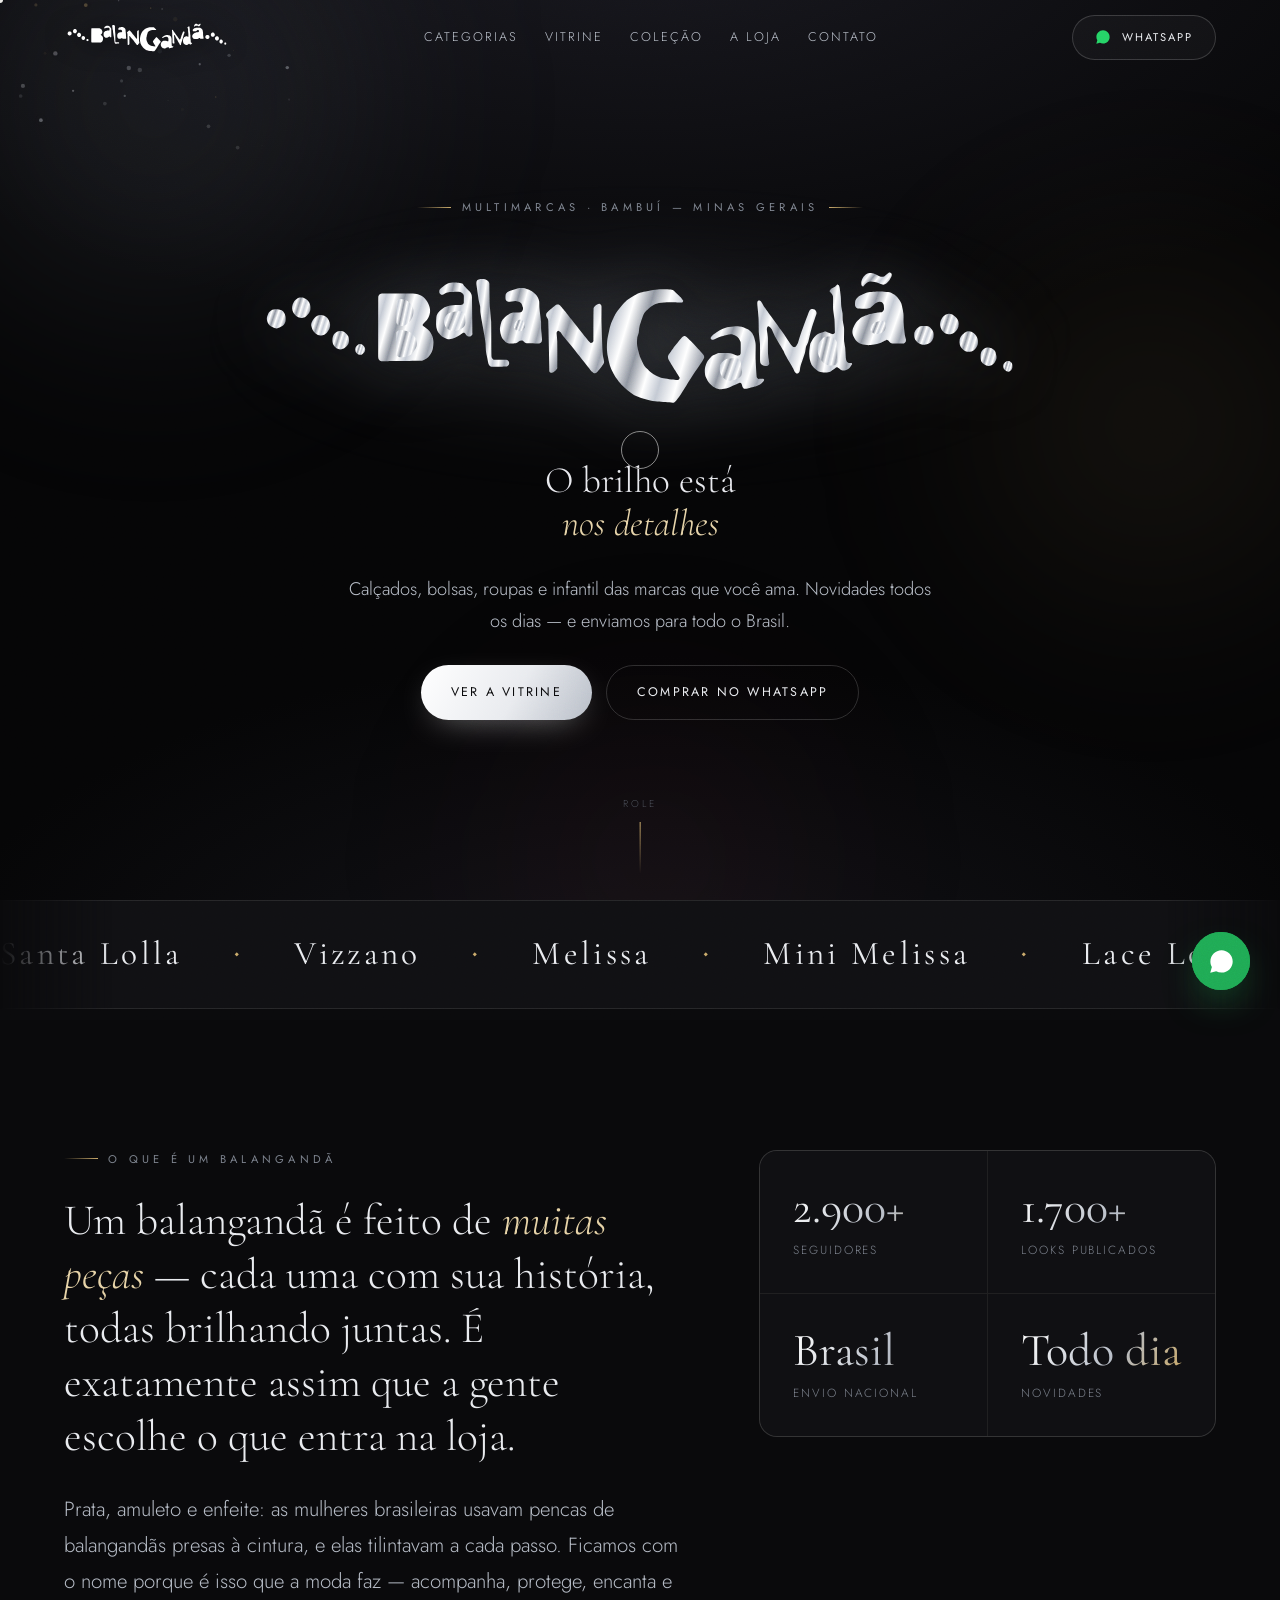
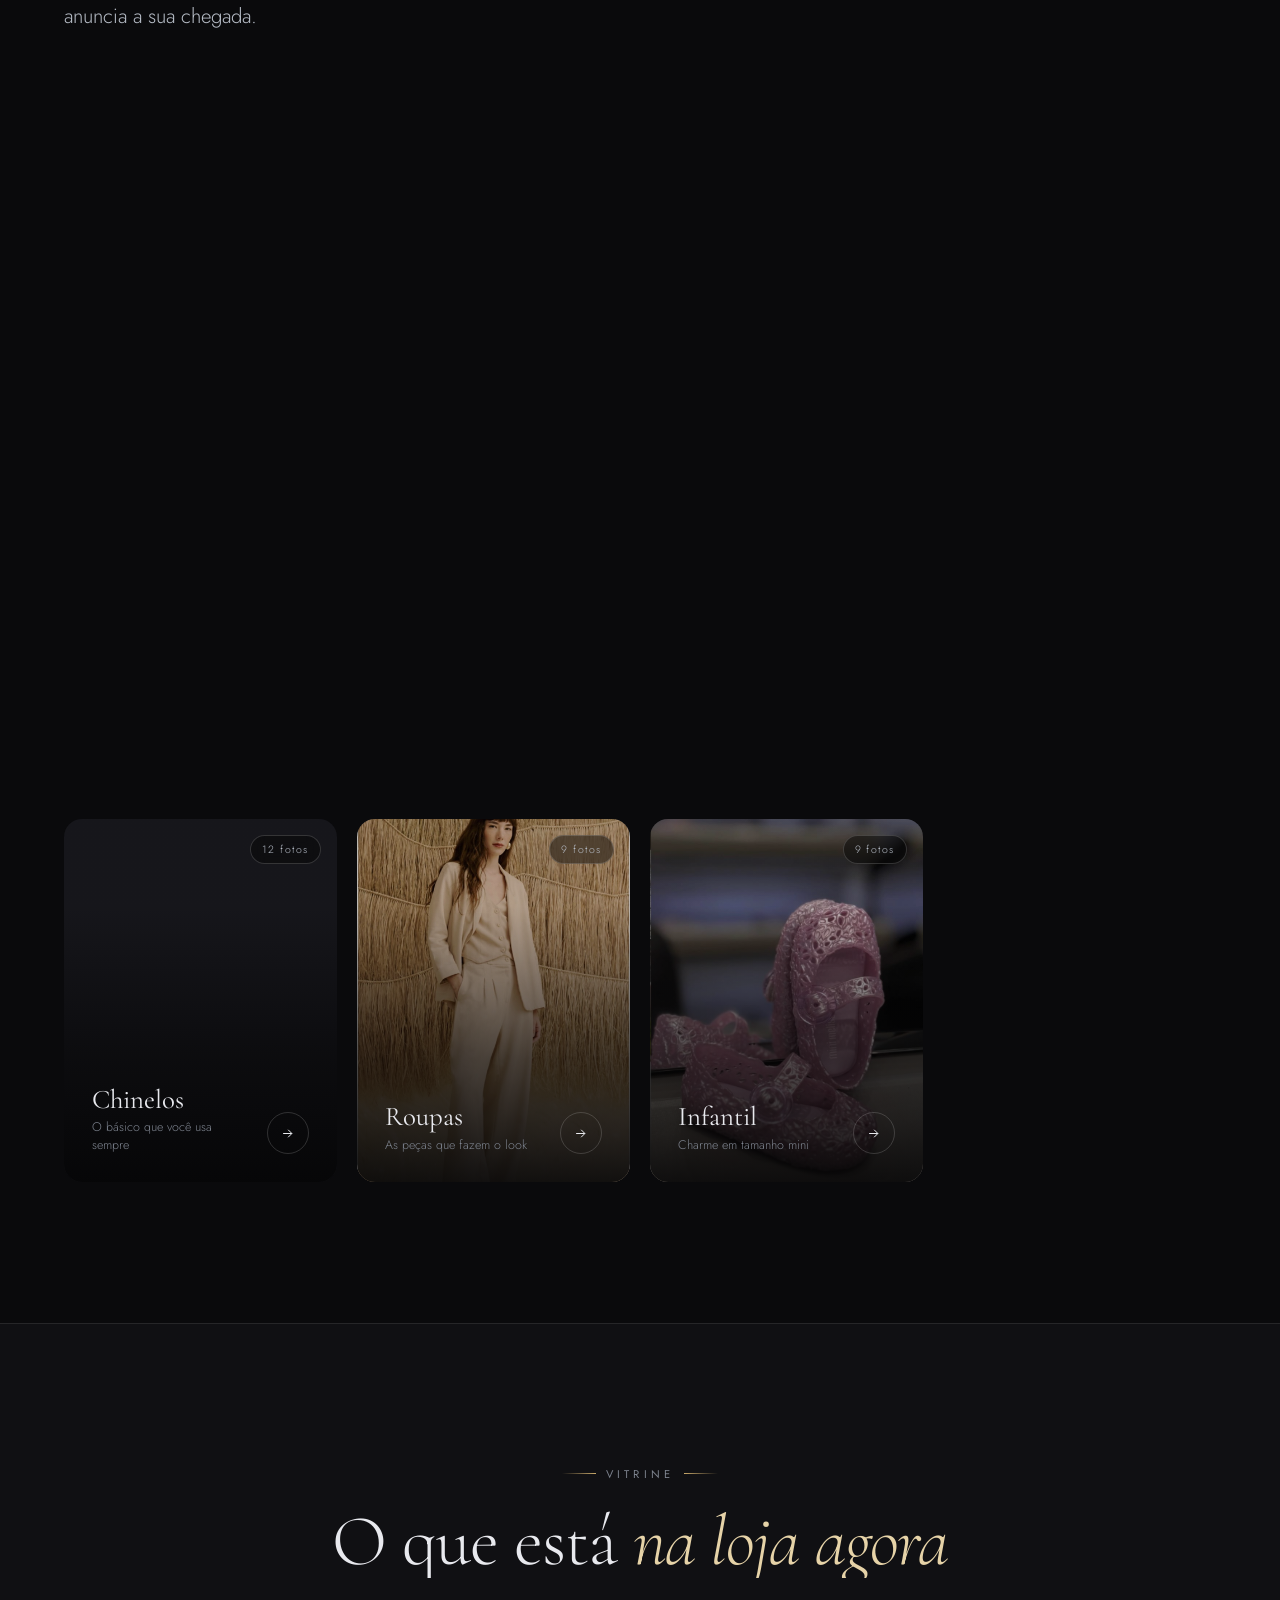
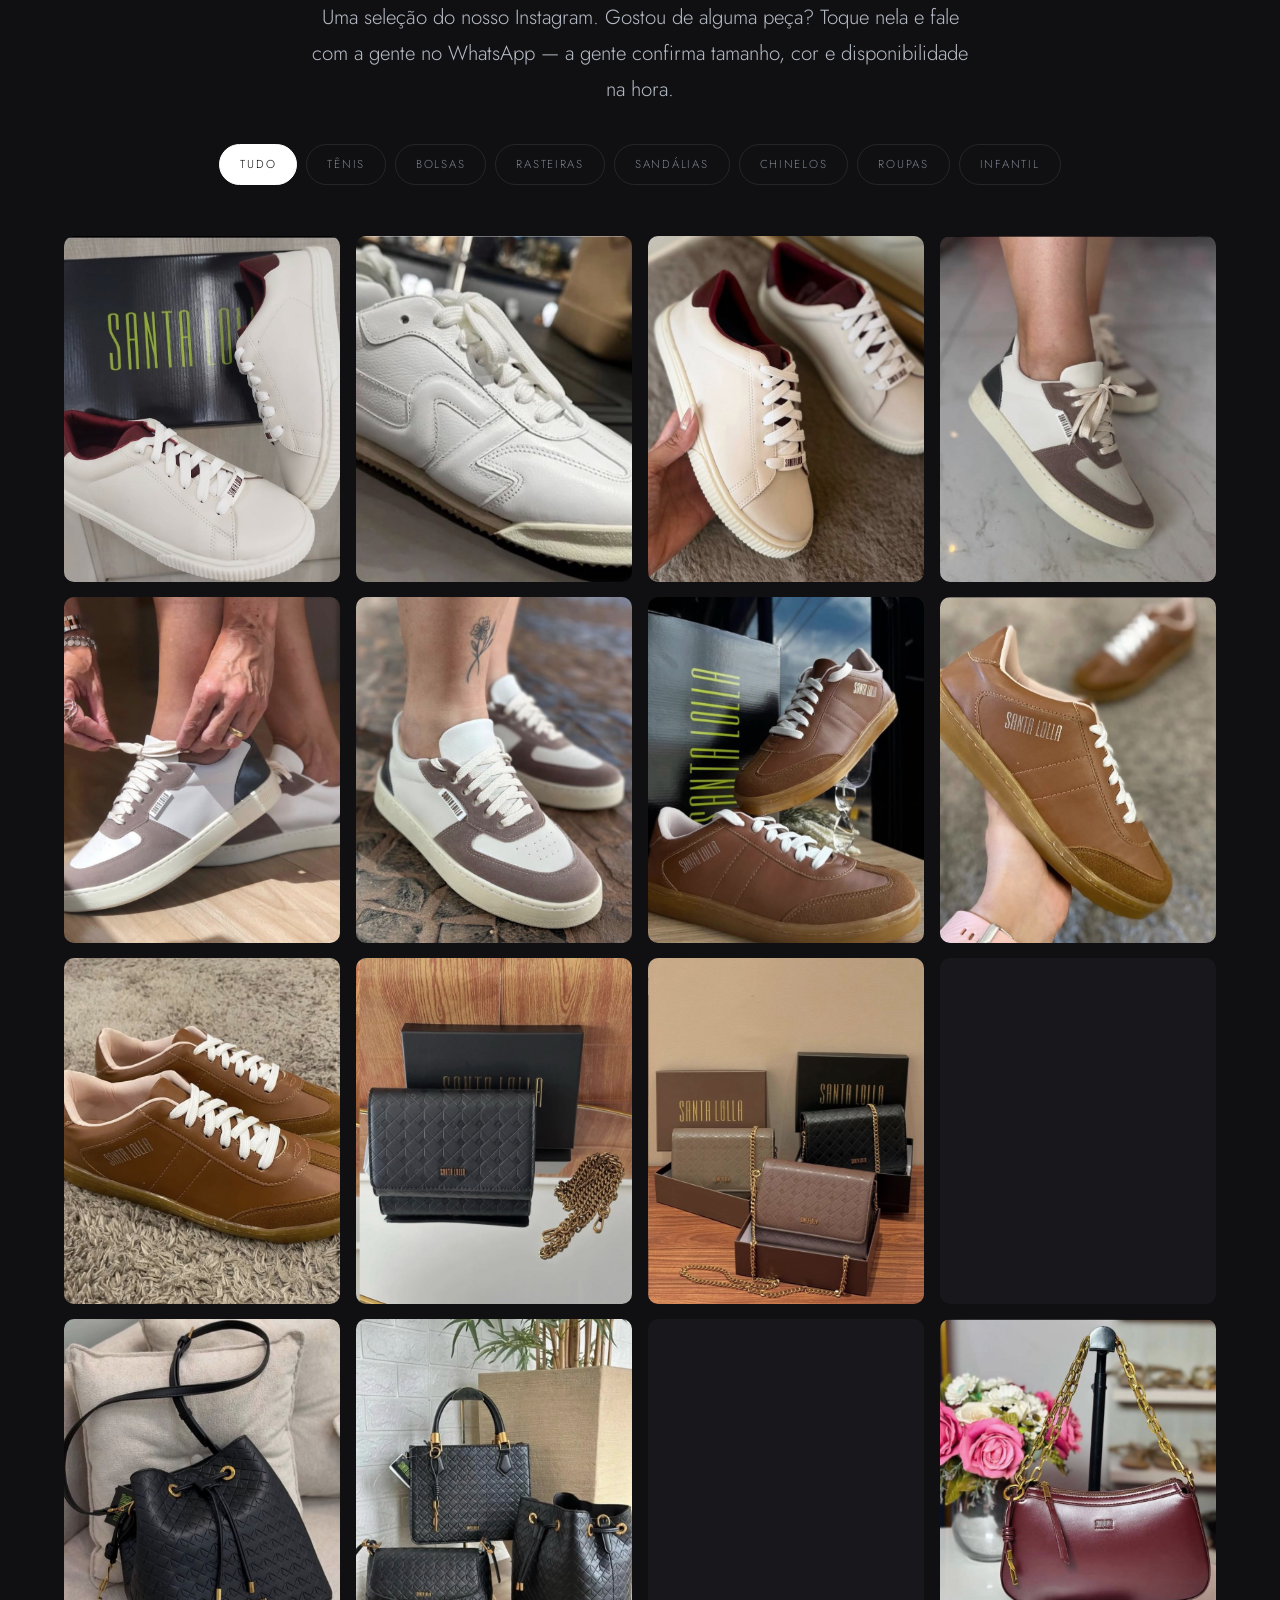
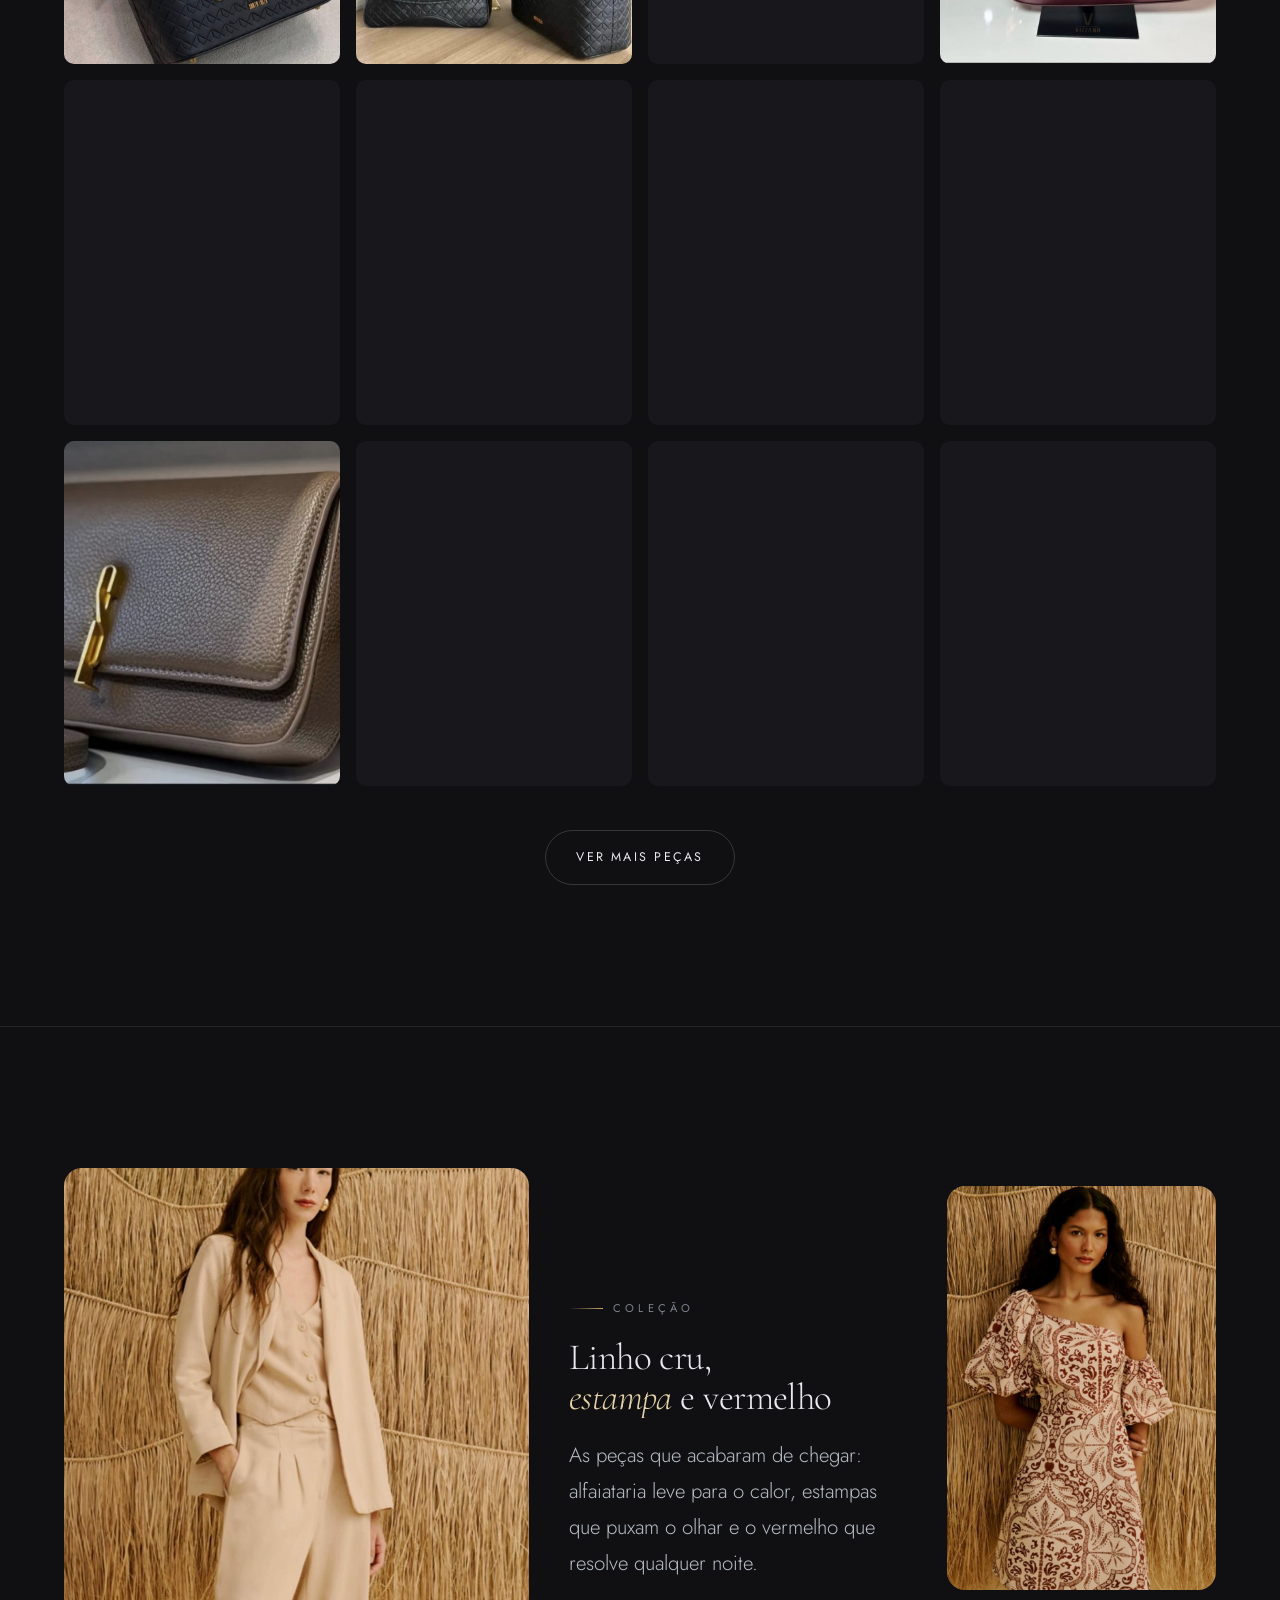
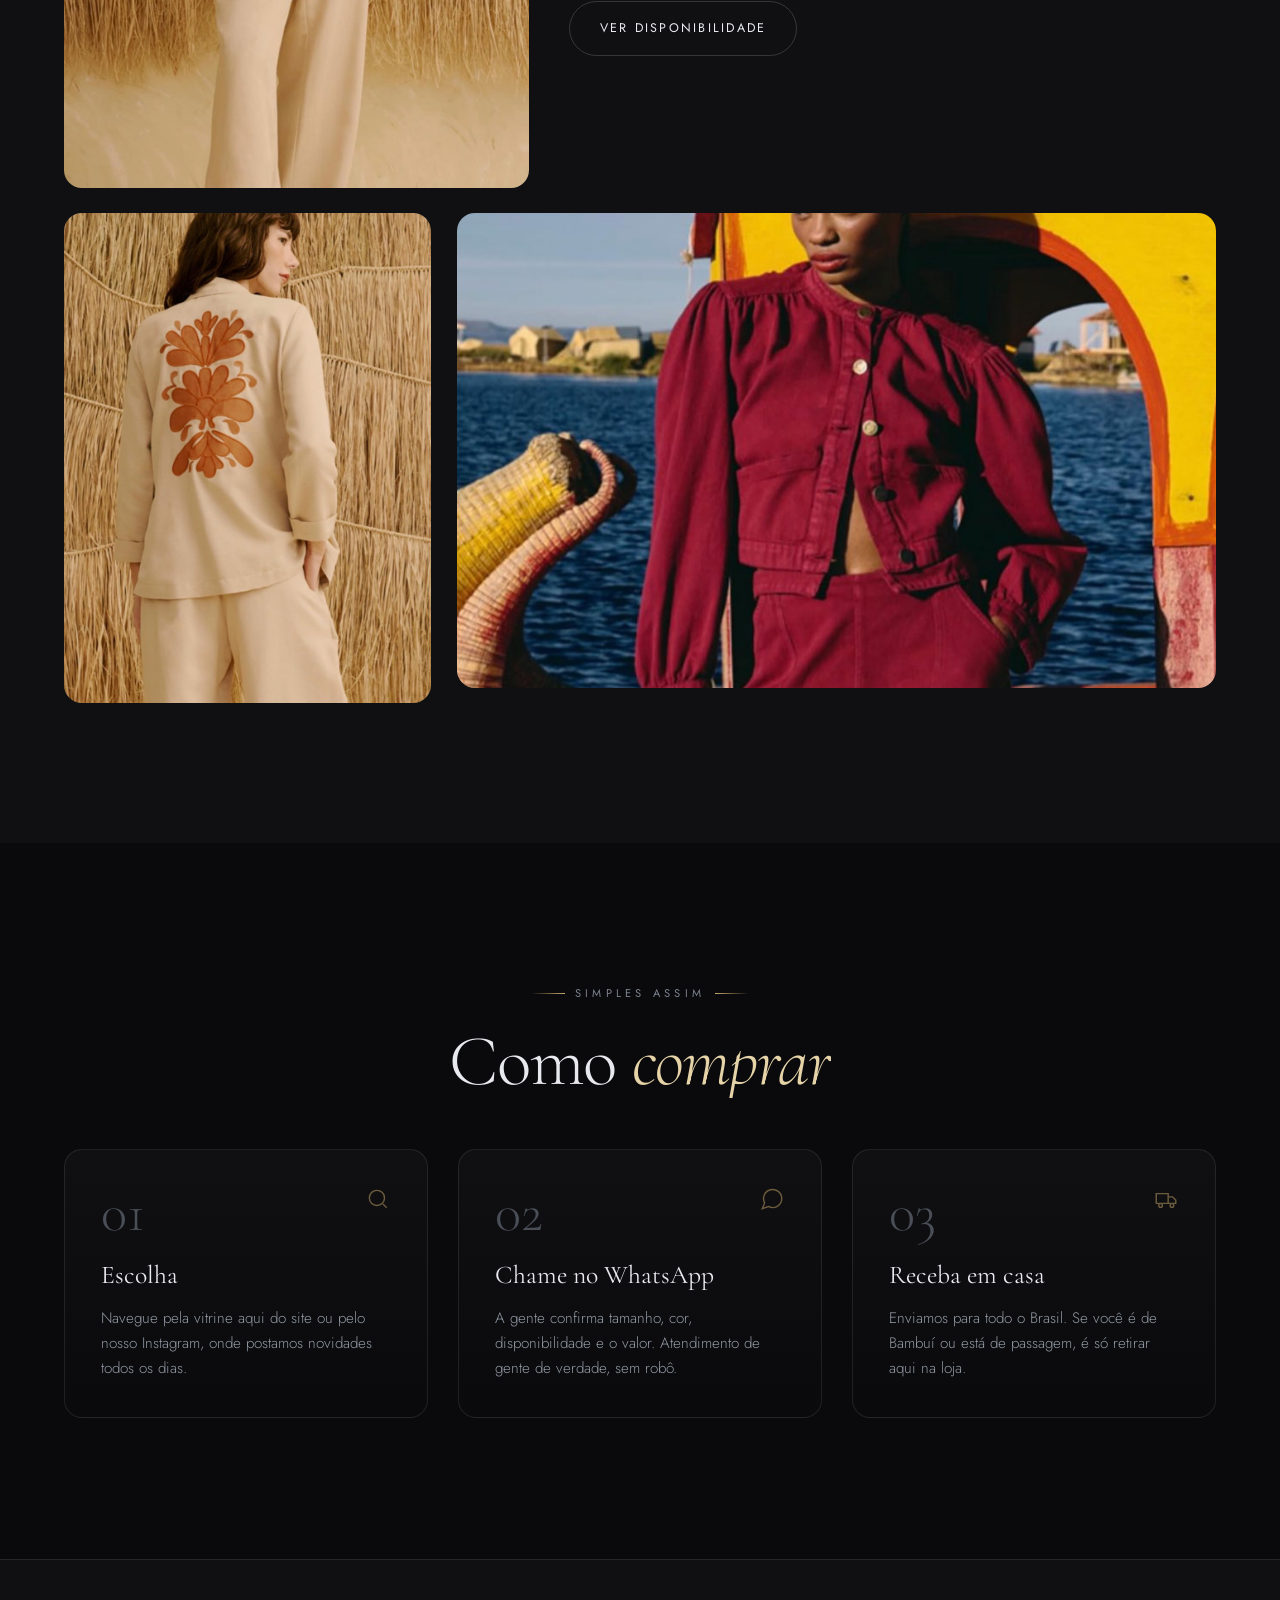
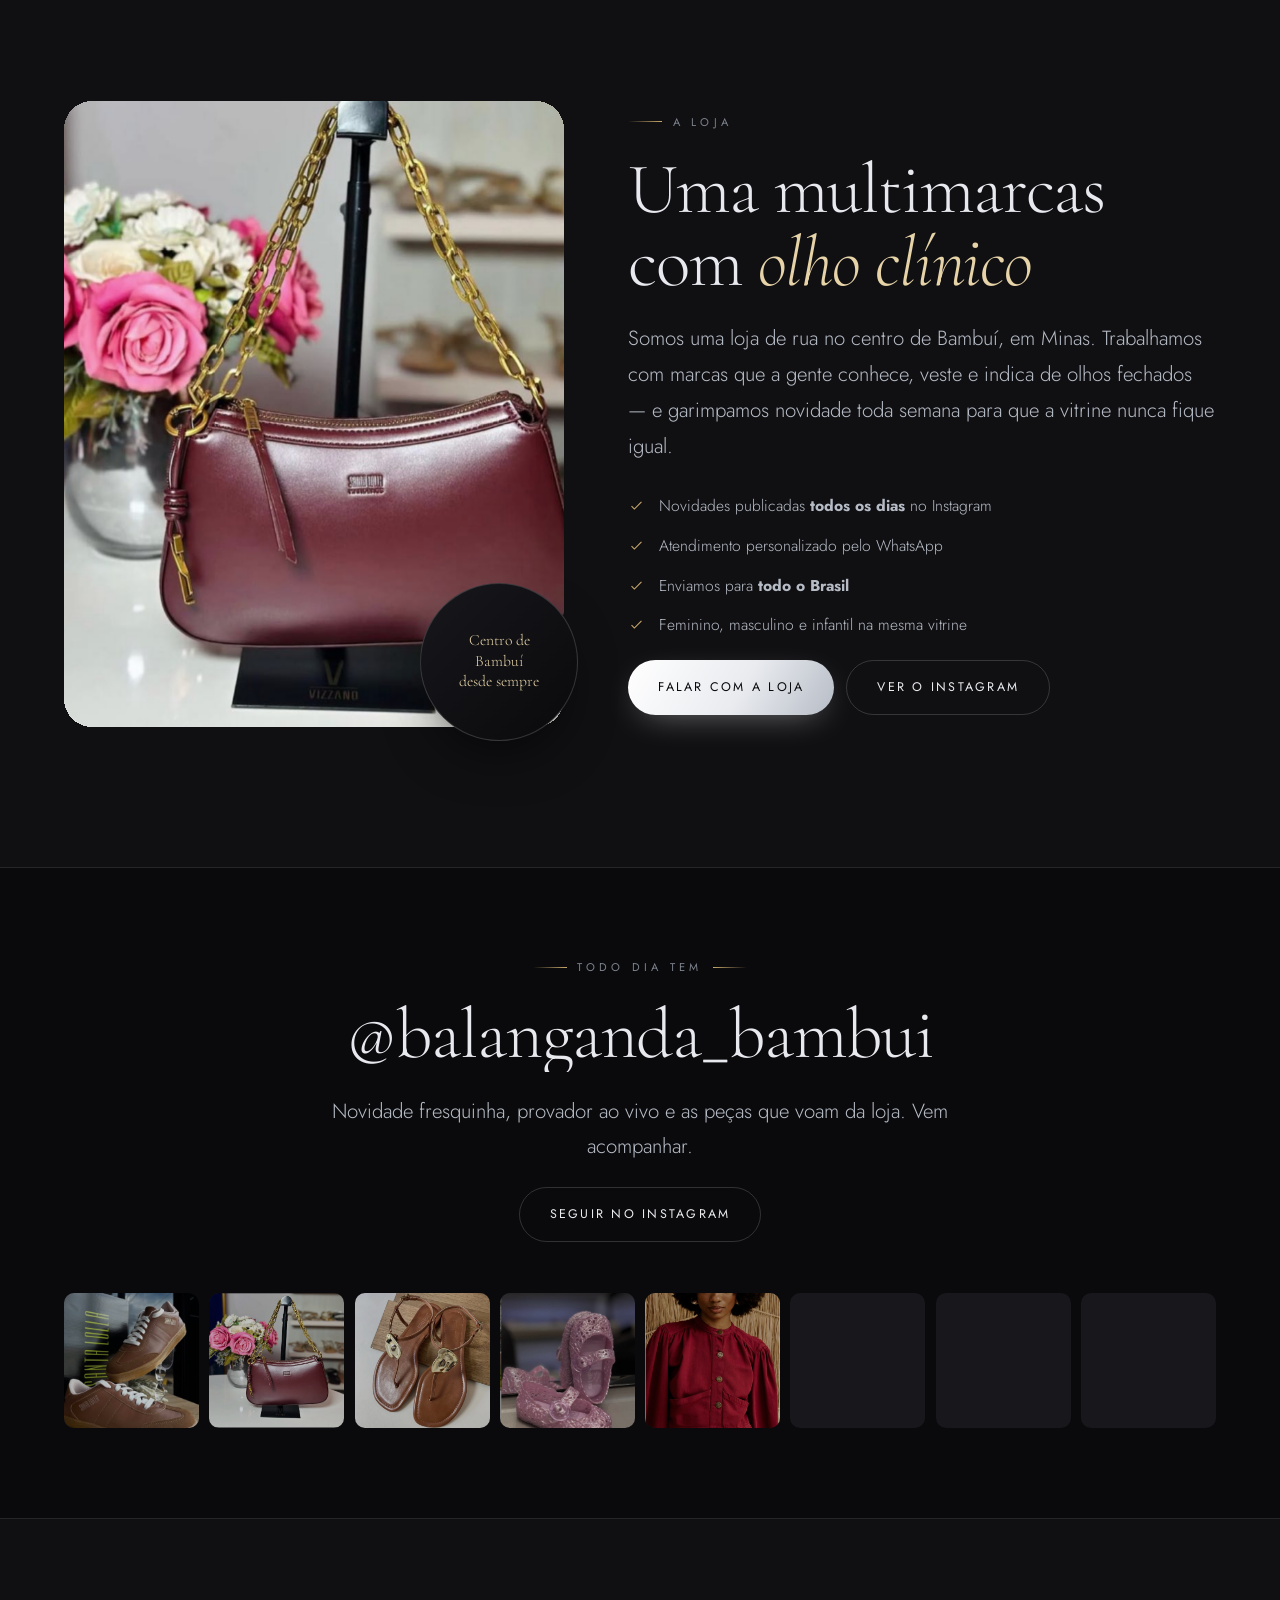
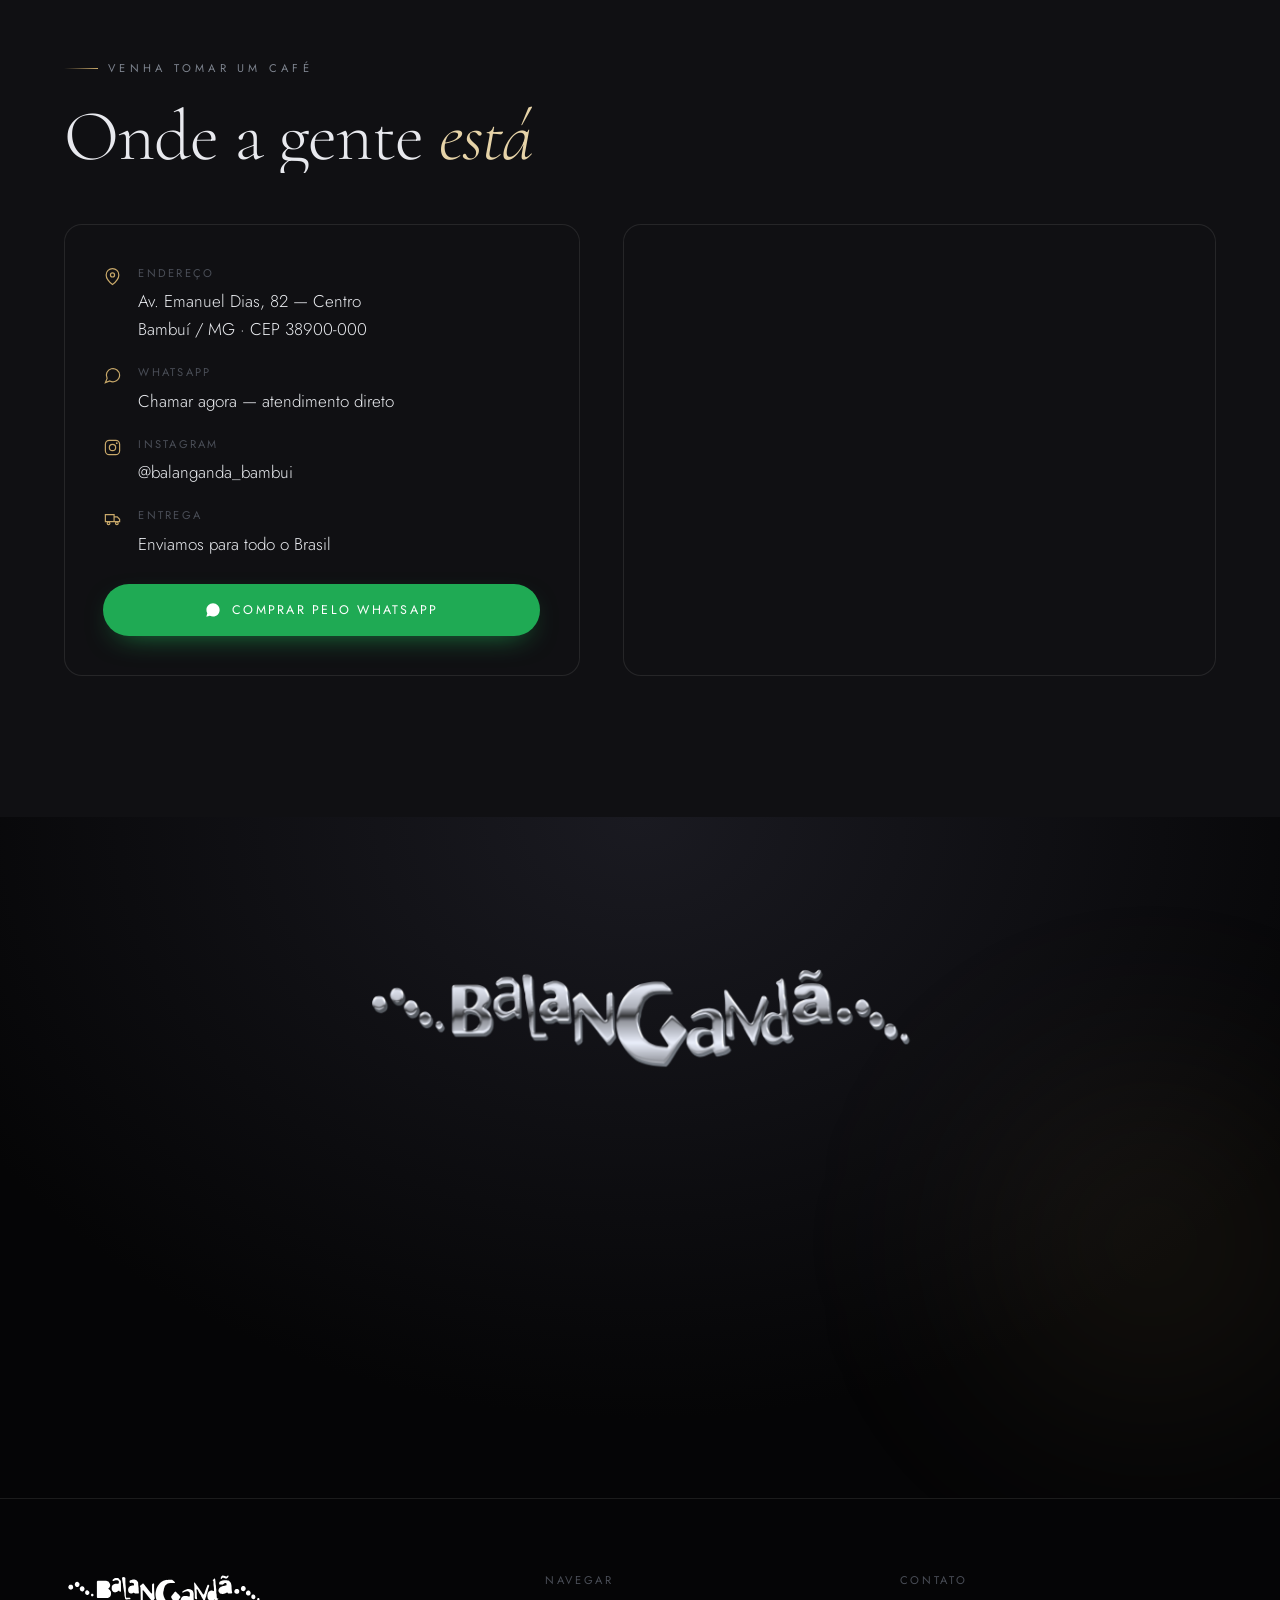
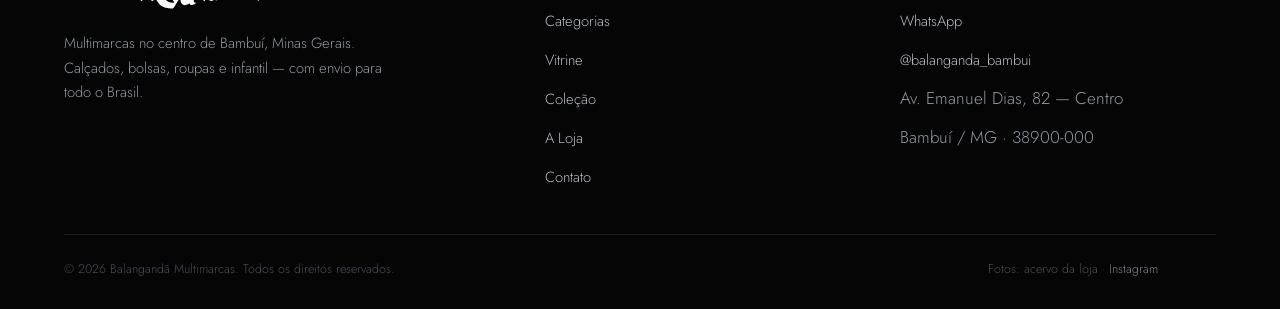
==== index.html @ dc282b29 "Site da Balangandã Multimarcas Site estático (HTML/CSS/JS puro) da loja multimarcas de Bambuí/MG, co" ====
<!DOCTYPE html>
<html lang="pt-BR">
<head>
<meta charset="utf-8">
<meta name="viewport" content="width=device-width,initial-scale=1,viewport-fit=cover">
<title>Balangandã Multimarcas — Moda, calçados e bolsas em Bambuí/MG</title>
<meta name="description" content="Loja multimarcas em Bambuí/MG. Tênis, bolsas, rasteiras, roupas e infantil das marcas que você ama. Novidades diariamente e envio para todo o Brasil.">
<meta name="theme-color" content="#0a0a0c">
<meta name="author" content="Balangandã Multimarcas">
<link rel="canonical" href="https://balanganda.vercel.app/">

<meta property="og:type" content="website">
<meta property="og:site_name" content="Balangandã Multimarcas">
<meta property="og:locale" content="pt_BR">
<meta property="og:title" content="Balangandã Multimarcas — Bambuí/MG">
<meta property="og:description" content="Tênis, bolsas, rasteiras, roupas e infantil. Novidades diariamente. Enviamos para todo o Brasil.">
<meta property="og:image" content="img/brand/og-image.jpg">
<meta name="twitter:card" content="summary_large_image">

<link rel="icon" href="img/brand/icon-512.png" sizes="512x512">
<link rel="apple-touch-icon" href="img/brand/apple-touch-icon.png">

<link rel="preconnect" href="https://fonts.googleapis.com">
<link rel="preconnect" href="https://fonts.gstatic.com" crossorigin>
<link rel="stylesheet" href="https://fonts.googleapis.com/css2?family=Cormorant+Garamond:ital,wght@0,300;0,400;0,500;1,300;1,400&family=Jost:wght@200;300;400;500&display=swap">
<link rel="stylesheet" href="css/style.css">

<script type="application/ld+json">{"@context": "https://schema.org", "@type": "ClothingStore", "name": "Balangandã Multimarcas", "alternateName": "Balangandã Bambuí", "description": "Loja multimarcas em Bambuí (MG): calçados, bolsas, roupas e infantil. Novidades diariamente e envio para todo o Brasil.", "image": "img/brand/og-image.jpg", "logo": "img/brand/logo-white.svg", "address": {"@type": "PostalAddress", "streetAddress": "Av. Emanuel Dias, 82", "addressLocality": "Bambuí", "addressRegion": "MG", "postalCode": "38900-000", "addressCountry": "BR"}, "areaServed": "BR", "currenciesAccepted": "BRL", "sameAs": ["https://www.instagram.com/balanganda_bambui/", "https://wa.me/553798665416"]}</script>
</head>
<body>

<!-- ===== PRELOADER ===== -->
<div id="preloader" role="status" aria-label="Carregando">
  <div class="pre-inner">
    <div class="pre-logo">
      <svg viewBox="0 0 902 191" aria-hidden="true"><g fill="#e9ebef" fill-rule="evenodd"><path d="M 709.25 36.38 C 708.88 36.30 708.43 36.35 708.12 36.12 C 707.82 35.89 707.34 35.37 707.20 34.88 C 707.07 34.38 706.91 32.64 706.94 31.75 C 706.96 30.99 707.09 30.22 707.38 29.52 C 707.66 28.81 708.54 26.50 709.52 25.25 C 710.50 24.00 712.34 22.42 713.50 21.70 C 714.38 21.15 715.52 20.99 716.50 20.89 C 717.46 20.80 718.43 20.93 719.38 21.10 C 720.32 21.27 721.67 21.57 722.75 21.99 C 723.83 22.42 726.52 23.89 727.88 24.44 C 728.84 24.82 729.90 25.25 730.88 25.25 C 731.85 25.26 732.90 24.99 733.75 24.47 C 734.60 23.94 737.48 21.12 738.62 20.47 C 739.21 20.14 740.05 20.31 740.62 20.57 C 741.20 20.82 741.89 21.35 742.07 22.00 C 742.24 22.65 742.16 24.06 741.81 25.00 C 741.45 25.94 740.11 28.27 739.24 29.50 C 738.48 30.57 737.38 31.64 736.55 32.38 C 735.86 32.98 735.01 33.55 734.25 33.90 C 733.55 34.21 732.75 34.60 732.00 34.43 C 731.25 34.27 725.12 31.94 722.62 31.33 C 720.79 30.88 718.60 30.59 717.00 30.77 C 715.57 30.94 714.17 31.57 713.00 32.41 C 711.83 33.25 710.50 35.06 709.25 36.38 Z"/>
<path d="M 285.50 129.13 C 283.50 129.16 280.85 129.28 279.50 129.15 C 278.75 129.07 277.96 128.82 277.38 128.34 C 276.79 127.86 276.12 126.98 275.83 126.12 C 275.54 125.27 274.90 121.88 274.47 119.75 C 274.04 117.62 273.16 114.03 272.81 111.12 C 272.46 108.22 272.66 105.20 272.37 102.25 C 272.08 99.30 271.53 95.91 271.00 92.75 C 270.48 89.59 267.33 72.58 266.51 67.00 C 266.13 64.44 266.41 61.60 266.08 59.25 C 265.79 57.09 264.93 55.03 264.56 52.88 C 264.20 50.72 262.27 38.00 261.86 34.25 C 261.72 32.96 261.79 31.29 262.09 30.38 C 262.33 29.66 263.10 29.16 263.66 28.75 C 264.21 28.36 264.84 28.02 265.50 27.93 C 266.16 27.84 268.54 27.74 269.88 27.88 C 271.12 28.02 272.48 28.33 273.50 28.82 C 274.47 29.29 275.45 30.13 276.00 30.85 C 276.49 31.49 276.75 32.32 276.79 33.12 C 276.82 33.93 277.12 53.56 277.46 60.88 C 277.72 66.26 278.68 71.61 278.86 77.00 C 279.05 82.39 279.13 110.97 279.40 118.12 C 279.43 118.84 280.05 119.46 280.50 119.96 C 280.95 120.45 281.46 121.05 282.12 121.10 C 282.79 121.15 293.52 121.01 296.25 121.21 C 297.09 121.28 297.94 121.83 298.50 122.34 C 299.05 122.83 299.51 123.52 299.63 124.25 C 299.75 124.98 299.73 126.20 299.25 126.97 C 298.77 127.74 297.79 128.72 296.75 128.89 C 295.71 129.05 287.50 129.10 285.50 129.13 Z"/>
<path d="M 230.75 97.38 C 229.85 97.54 228.88 97.46 228.00 97.20 C 227.12 96.94 224.85 96.00 223.60 95.25 C 222.45 94.57 221.44 93.67 220.50 92.72 C 219.56 91.78 218.06 90.33 217.25 88.84 C 216.44 87.36 215.76 85.27 215.42 83.38 C 215.08 81.48 215.13 79.29 215.18 77.25 C 215.24 75.21 215.45 71.77 215.78 70.12 C 215.98 69.12 216.61 68.21 217.15 67.38 C 217.69 66.56 218.30 65.77 219.04 65.12 C 219.78 64.48 222.86 61.67 225.00 60.54 C 227.13 59.42 229.81 58.85 231.89 58.38 C 233.73 57.96 235.62 57.79 237.50 57.72 C 239.38 57.64 242.24 57.99 243.62 57.92 C 244.39 57.87 245.28 57.55 245.82 57.25 C 246.27 57.00 246.62 56.52 246.86 56.12 C 247.09 55.75 247.23 55.31 247.25 54.88 C 247.27 54.44 247.37 48.71 247.26 47.12 C 247.21 46.50 246.93 45.89 246.57 45.38 C 246.22 44.86 245.61 44.27 245.00 43.87 C 244.39 43.48 243.54 43.13 242.75 42.93 C 241.96 42.73 240.76 42.54 239.75 42.55 C 238.74 42.55 232.08 42.78 229.88 43.02 C 228.71 43.15 227.56 43.57 226.50 44.00 C 225.45 44.43 224.40 45.28 223.50 45.59 C 222.75 45.86 221.83 46.12 221.12 45.91 C 220.42 45.70 219.61 45.08 219.25 44.35 C 218.89 43.62 218.86 42.27 218.93 41.50 C 218.98 40.87 219.30 40.28 219.62 39.75 C 219.95 39.22 220.38 38.72 220.88 38.33 C 221.37 37.94 225.56 34.21 228.12 33.12 C 230.65 32.06 233.83 31.98 236.25 31.84 C 238.38 31.72 241.12 32.10 242.62 32.31 C 243.53 32.43 244.59 32.79 245.25 33.07 C 245.76 33.28 246.25 33.59 246.61 34.00 C 246.97 34.41 247.59 35.76 248.26 36.50 C 248.93 37.24 252.55 40.69 253.77 42.00 C 254.44 42.73 255.14 43.67 255.57 44.38 C 255.91 44.95 256.14 45.60 256.31 46.25 C 256.47 46.90 256.68 47.99 256.70 48.88 C 256.72 49.76 257.22 83.98 257.23 91.25 C 257.23 91.70 257.00 92.14 256.74 92.50 C 256.48 92.86 255.95 93.57 255.38 93.83 C 254.80 94.10 253.52 94.39 252.75 94.33 C 252.04 94.28 251.30 93.98 250.77 93.50 C 250.24 93.02 248.96 90.83 248.25 90.24 C 247.79 89.86 247.04 89.73 246.50 89.98 C 245.96 90.22 242.96 92.45 241.38 93.39 C 239.97 94.22 238.53 95.02 237.00 95.60 C 235.47 96.17 231.65 97.22 230.75 97.38 Z"/>
<path d="M 665.88 135.88 C 664.51 136.03 663.10 135.90 661.75 135.69 C 660.40 135.47 658.99 135.22 657.75 134.61 C 656.51 133.99 654.78 132.74 653.50 131.56 C 652.22 130.38 650.60 128.82 649.60 127.12 C 648.61 125.43 648.02 123.29 647.55 121.38 C 647.08 119.50 646.90 117.23 646.77 115.62 C 646.66 114.34 646.66 113.04 646.76 111.75 C 646.87 110.46 647.52 105.27 647.77 103.62 C 647.86 103.02 648.01 102.42 648.27 101.88 C 648.54 101.33 650.12 98.20 651.15 96.75 C 652.10 95.42 653.46 94.12 654.50 93.16 C 655.38 92.35 656.29 91.53 657.38 91.01 C 658.46 90.50 662.38 88.97 664.00 88.64 C 665.01 88.43 666.10 88.70 667.09 89.00 C 668.08 89.30 672.16 91.12 673.50 91.48 C 674.03 91.62 674.65 91.45 675.12 91.17 C 675.60 90.88 676.37 90.38 676.40 89.75 C 676.43 89.12 676.23 78.65 675.90 74.25 C 675.62 70.60 674.63 67.03 674.39 63.38 C 674.16 59.72 674.40 51.31 674.21 48.38 C 674.15 47.45 673.75 46.54 673.25 45.75 C 672.75 44.96 671.06 43.31 670.55 42.62 C 670.34 42.34 670.31 41.96 670.19 41.62 C 670.73 40.88 671.08 39.95 671.80 39.38 C 672.53 38.80 674.74 37.92 675.86 37.12 C 676.86 36.42 677.89 35.10 678.54 34.62 C 678.88 34.38 679.35 34.20 679.75 34.28 C 680.15 34.37 680.70 34.70 680.94 35.12 C 681.18 35.55 681.76 37.09 681.94 38.12 C 682.12 39.16 682.92 44.86 683.21 48.25 C 683.51 51.64 683.50 56.71 683.83 59.88 C 684.08 62.36 684.93 64.76 685.19 67.25 C 685.45 69.74 685.24 73.21 685.54 76.12 C 685.84 79.03 686.82 81.84 687.01 84.75 C 687.20 87.66 686.88 96.31 687.09 100.00 C 687.23 102.32 688.05 104.56 688.29 106.88 C 688.54 109.19 688.95 117.38 689.21 120.00 C 689.30 120.90 689.55 121.94 689.86 122.62 C 690.12 123.21 690.60 123.76 691.06 124.12 C 691.51 124.48 692.06 124.72 692.62 124.82 C 693.19 124.92 694.71 124.93 695.75 124.99 C 695.98 125.37 696.20 125.75 696.43 126.12 C 695.54 127.46 694.63 129.10 693.77 130.12 C 693.06 130.97 692.09 131.73 691.25 132.26 C 690.49 132.74 689.56 133.04 688.75 133.28 C 687.98 133.51 687.10 133.69 686.38 133.71 C 685.70 133.72 684.97 133.68 684.38 133.36 C 683.78 133.04 681.02 130.84 680.00 130.27 C 679.48 129.98 678.78 129.65 678.25 129.93 C 677.72 130.20 673.54 133.63 671.48 134.62 C 669.75 135.46 667.24 135.73 665.88 135.88 Z"/>
<path d="M 334.38 102.26 C 331.71 102.31 322.44 102.29 319.75 102.18 C 319.21 102.16 318.69 101.90 318.25 101.58 C 317.81 101.27 316.15 99.58 315.50 99.12 C 315.18 98.90 314.76 98.81 314.38 98.83 C 313.99 98.85 312.91 98.99 312.25 99.30 C 311.59 99.60 310.10 100.77 309.25 101.22 C 308.58 101.57 307.87 101.91 307.12 101.99 C 306.38 102.07 301.12 102.30 299.50 102.24 C 298.77 102.21 298.04 101.95 297.38 101.65 C 296.71 101.36 296.04 100.97 295.50 100.47 C 294.96 99.97 292.58 97.73 291.68 96.38 C 290.89 95.18 290.47 93.76 290.12 92.37 C 289.78 90.98 288.94 87.82 288.99 85.50 C 289.03 83.18 289.93 79.98 290.41 78.25 C 290.72 77.14 291.22 76.06 291.89 75.12 C 292.57 74.19 294.19 72.45 295.38 71.38 C 296.49 70.36 297.66 69.37 299.00 68.67 C 300.34 67.97 302.65 66.89 304.62 66.54 C 306.60 66.19 311.28 66.52 313.00 66.18 C 313.85 66.02 314.53 65.13 314.97 64.50 C 315.40 63.89 315.59 63.08 315.68 62.38 C 315.76 61.67 315.67 60.94 315.50 60.25 C 315.32 59.56 314.70 57.90 314.33 57.12 C 314.06 56.57 313.69 56.05 313.25 55.61 C 312.81 55.17 312.25 54.67 311.62 54.42 C 311.00 54.18 308.52 53.17 306.88 53.13 C 305.23 53.09 300.40 54.17 298.62 54.11 C 297.72 54.07 296.78 53.39 296.25 52.75 C 295.73 52.11 295.56 51.12 295.48 50.25 C 295.40 49.38 295.46 47.00 295.61 46.00 C 295.71 45.37 296.00 44.75 296.39 44.25 C 296.78 43.75 297.57 42.73 298.42 42.38 C 299.27 42.02 307.80 39.17 310.38 38.48 C 311.50 38.17 312.70 38.19 313.88 38.21 C 315.05 38.22 316.58 38.22 317.88 38.57 C 319.17 38.92 322.77 40.34 324.25 41.00 C 325.14 41.39 325.97 41.92 326.75 42.50 C 327.53 43.08 328.94 44.16 329.88 45.16 C 330.81 46.16 332.12 47.66 332.88 49.07 C 333.63 50.48 334.17 52.04 334.41 53.62 C 334.65 55.21 334.49 58.88 334.73 61.50 C 334.97 64.12 336.26 73.48 336.58 77.38 C 336.78 79.87 336.47 82.38 336.61 84.88 C 336.75 87.37 337.63 94.75 337.70 97.38 C 337.73 98.48 337.36 99.88 337.04 100.62 C 336.80 101.17 336.19 101.58 335.75 101.85 C 335.34 102.10 334.85 102.25 334.38 102.26 Z"/>
<path d="M 488.75 170.88 C 485.52 170.71 475.81 170.08 471.12 169.53 C 467.59 169.12 463.41 168.19 460.62 167.58 C 458.53 167.12 456.44 166.58 454.42 165.88 C 452.39 165.17 446.93 163.34 444.00 161.82 C 441.41 160.47 439.09 158.57 436.85 156.75 C 434.63 154.94 432.36 152.69 430.58 150.88 C 429.02 149.29 427.36 147.29 426.18 145.88 C 425.23 144.74 424.29 143.60 423.48 142.38 C 422.66 141.15 421.51 139.17 420.64 137.50 C 419.77 135.83 417.60 132.25 416.71 129.38 C 415.81 126.50 413.73 118.15 413.11 113.25 C 412.56 108.87 412.66 104.08 412.99 100.00 C 413.29 96.20 414.34 92.10 415.07 88.75 C 415.71 85.77 416.22 82.72 417.32 79.88 C 418.42 77.03 421.30 70.55 423.50 66.86 C 425.46 63.56 428.50 60.09 430.50 57.72 C 432.04 55.89 434.27 53.75 435.50 52.60 C 436.22 51.92 437.05 51.35 437.88 50.80 C 438.70 50.25 442.07 47.93 444.32 46.75 C 446.56 45.57 449.37 44.02 452.12 43.32 C 454.88 42.61 465.25 40.45 471.00 39.88 C 476.18 39.37 483.67 39.81 486.62 39.93 C 487.37 39.96 488.09 40.27 488.75 40.60 C 489.41 40.94 490.32 41.52 491.00 42.12 C 491.68 42.72 496.39 47.08 498.05 48.88 C 499.17 50.09 500.00 51.54 500.98 52.88 C 500.80 53.38 500.76 54.01 500.43 54.38 C 500.10 54.74 499.53 55.05 499.00 55.06 C 498.47 55.07 489.59 54.55 485.25 54.64 C 481.13 54.73 476.18 55.00 472.93 55.62 C 470.41 56.11 467.38 57.67 465.75 58.41 C 464.81 58.83 463.93 59.38 463.12 60.03 C 462.32 60.67 459.41 63.28 458.20 64.50 C 457.33 65.38 456.49 66.31 455.87 67.38 C 455.25 68.44 454.52 70.22 454.00 71.70 C 453.48 73.18 451.23 79.60 450.48 82.62 C 449.90 84.99 449.95 87.73 449.52 89.88 C 449.13 91.79 448.12 93.56 447.88 95.50 C 447.64 97.44 447.35 101.44 447.71 104.38 C 448.08 107.31 449.78 113.52 450.43 116.00 C 450.73 117.12 451.14 118.20 451.62 119.25 C 452.11 120.30 454.59 125.83 455.97 128.00 C 457.00 129.62 458.68 131.02 459.88 132.24 C 460.92 133.32 461.96 134.40 463.12 135.35 C 464.29 136.29 465.68 137.38 467.12 138.12 C 468.57 138.86 473.28 141.41 476.62 142.25 C 479.97 143.09 489.58 144.15 492.62 144.51 C 493.37 144.60 494.30 144.54 494.88 144.43 C 495.30 144.35 495.74 144.17 496.06 143.88 C 496.38 143.58 496.73 143.04 496.83 142.62 C 496.93 142.22 496.86 141.74 496.65 141.38 C 496.43 141.01 486.35 125.15 484.12 121.19 C 483.53 120.13 483.23 118.69 483.27 117.62 C 483.31 116.62 483.84 115.66 484.38 114.81 C 484.91 113.95 487.59 110.21 489.31 108.00 C 491.03 105.79 497.34 97.87 499.38 95.51 C 499.96 94.83 500.81 94.11 501.50 93.86 C 502.13 93.64 502.87 93.82 503.50 94.05 C 504.13 94.28 504.75 94.76 505.26 95.25 C 505.77 95.74 513.11 103.07 516.00 106.10 C 518.28 108.48 521.10 111.62 522.62 113.44 C 523.56 114.55 524.78 115.95 525.14 117.00 C 525.44 117.87 525.15 118.90 524.79 119.75 C 524.44 120.60 523.05 122.88 522.07 124.38 C 521.09 125.87 513.72 136.56 509.69 142.75 C 505.67 148.94 500.47 157.72 497.50 162.18 C 495.79 164.74 493.03 168.11 491.86 169.50 C 491.50 169.94 491.02 170.31 490.50 170.54 C 489.98 170.77 489.34 170.91 488.75 170.88 Z"/>
<path d="M 717.75 104.13 C 716.35 104.23 714.83 104.30 713.38 104.21 C 711.92 104.13 710.10 103.91 708.75 103.61 C 707.55 103.35 706.27 102.89 705.25 102.41 C 704.31 101.97 703.40 101.42 702.62 100.74 C 701.85 100.05 700.80 98.94 700.09 97.88 C 699.38 96.81 698.05 94.40 697.47 93.00 C 697.02 91.89 696.73 90.62 696.65 89.50 C 696.57 88.41 696.69 87.30 696.96 86.25 C 697.23 85.20 697.90 83.54 698.51 82.25 C 699.13 80.96 700.05 79.04 701.00 77.75 C 701.90 76.52 703.06 75.49 704.20 74.50 C 705.35 73.51 706.51 72.48 707.88 71.81 C 709.24 71.14 714.19 69.08 717.00 68.23 C 719.52 67.47 722.65 67.01 724.75 66.70 C 726.36 66.46 728.51 66.54 729.62 66.34 C 730.29 66.23 730.96 65.86 731.46 65.50 C 731.93 65.16 732.33 64.71 732.62 64.21 C 732.92 63.71 733.18 63.10 733.20 62.50 C 733.22 61.90 733.06 58.83 732.87 57.75 C 732.75 57.12 732.42 56.52 732.04 56.00 C 731.67 55.48 731.24 54.88 730.64 54.62 C 730.03 54.37 728.55 53.94 727.50 54.10 C 726.45 54.25 724.90 54.88 723.79 55.62 C 722.67 56.37 719.44 59.33 718.12 60.33 C 717.44 60.85 716.69 61.32 715.88 61.60 C 715.06 61.88 714.05 62.03 713.12 62.04 C 712.20 62.06 704.98 62.00 703.00 61.81 C 702.35 61.75 701.73 61.35 701.25 60.91 C 700.77 60.46 700.09 59.70 699.88 58.92 C 699.66 58.15 699.65 56.49 699.72 55.38 C 699.78 54.32 699.94 53.16 700.28 52.25 C 700.61 51.38 701.12 50.57 701.75 49.90 C 702.38 49.22 703.84 47.79 705.12 47.09 C 706.41 46.39 710.85 43.92 714.00 43.25 C 717.15 42.58 724.15 42.24 728.12 42.19 C 731.38 42.14 735.67 42.67 737.88 42.93 C 739.07 43.07 740.28 43.28 741.38 43.77 C 742.47 44.26 745.02 45.86 746.12 46.62 C 746.82 47.10 747.44 47.69 748.00 48.32 C 748.56 48.95 750.30 50.89 751.19 52.25 C 752.06 53.58 752.91 54.97 753.35 56.50 C 753.79 58.03 755.22 64.04 755.64 67.75 C 756.05 71.39 755.63 75.09 755.87 78.75 C 756.12 82.41 756.80 89.00 757.25 92.12 C 757.51 93.95 758.35 96.18 758.54 97.50 C 758.66 98.35 758.63 99.38 758.38 100.07 C 758.13 100.73 757.54 101.28 757.00 101.66 C 756.46 102.03 755.79 102.28 755.12 102.32 C 754.46 102.35 745.12 102.45 742.75 102.37 C 742.10 102.35 741.40 102.25 740.88 101.86 C 740.35 101.48 738.47 99.24 737.64 98.62 C 737.15 98.26 736.45 97.96 735.88 98.16 C 735.30 98.36 731.10 100.79 728.75 101.70 C 726.49 102.57 723.58 103.20 721.75 103.61 C 720.44 103.90 719.09 104.04 717.75 104.13 Z"/>
<path d="M 154.75 122.88 C 153.83 122.89 152.75 122.98 152.00 122.87 C 151.38 122.78 150.76 122.58 150.25 122.22 C 149.74 121.86 149.13 121.27 148.80 120.62 C 148.47 119.98 148.29 119.14 148.28 118.38 C 148.28 117.61 148.26 66.77 148.27 55.12 C 148.27 52.92 148.27 49.85 148.35 48.50 C 148.38 47.98 148.47 47.43 148.75 47.00 C 149.04 46.57 149.88 45.61 150.50 45.21 C 151.09 44.83 151.80 44.60 152.50 44.59 C 153.20 44.58 181.65 44.42 188.38 44.52 C 189.89 44.54 191.41 44.77 192.88 45.15 C 194.34 45.54 196.75 46.38 198.21 47.12 C 199.47 47.76 200.64 48.60 201.62 49.60 C 202.61 50.61 204.11 52.60 205.03 54.12 C 205.91 55.58 206.64 57.31 207.15 58.75 C 207.62 60.04 207.98 61.40 208.14 62.75 C 208.30 64.10 208.30 65.55 208.11 66.88 C 207.92 68.19 207.51 69.48 207.00 70.71 C 206.49 71.94 205.72 73.62 204.77 74.88 C 203.82 76.13 201.21 78.50 200.35 79.50 C 200.02 79.89 199.65 80.42 199.65 80.88 C 199.66 81.33 199.99 81.91 200.37 82.25 C 200.76 82.59 203.75 84.58 205.00 85.63 C 206.05 86.51 207.04 87.48 207.88 88.57 C 208.71 89.66 209.64 91.32 210.23 92.50 C 210.73 93.50 211.18 94.54 211.43 95.62 C 211.68 96.71 212.10 99.03 212.13 100.75 C 212.16 102.47 211.90 105.15 211.65 106.88 C 211.44 108.32 211.17 109.77 210.63 111.12 C 210.09 112.48 209.02 114.26 208.25 115.43 C 207.61 116.40 206.88 117.35 206.01 118.12 C 205.14 118.90 203.44 120.19 202.12 120.90 C 200.87 121.58 199.55 122.33 198.12 122.39 C 196.70 122.45 155.67 122.87 154.75 122.88 Z"/>
<path d="M 60.12 72.75 C 59.17 72.76 57.67 72.78 56.54 72.38 C 55.41 71.97 54.02 71.15 53.00 70.21 C 51.98 69.27 50.62 67.62 49.90 66.25 C 49.22 64.95 48.80 63.42 48.68 62.00 C 48.56 60.58 48.78 59.11 49.19 57.75 C 49.61 56.39 50.49 54.44 51.35 53.25 C 52.14 52.16 53.50 51.21 54.38 50.59 C 55.05 50.12 55.92 49.79 56.62 49.56 C 57.27 49.36 57.95 49.24 58.62 49.25 C 59.30 49.26 61.09 49.21 62.22 49.62 C 63.36 50.04 64.81 50.94 65.88 51.89 C 66.94 52.85 68.13 54.15 68.79 55.50 C 69.45 56.85 69.72 58.54 69.84 60.00 C 69.97 61.41 69.81 63.07 69.55 64.25 C 69.32 65.26 68.86 66.24 68.25 67.09 C 67.64 67.93 65.62 70.19 64.62 71.06 C 63.95 71.65 63.00 72.01 62.25 72.29 C 61.57 72.55 60.85 72.74 60.12 72.75 Z"/>
<path d="M 176.33 82.00 C 177.27 81.86 178.26 81.55 179.12 81.20 C 179.96 80.86 180.81 80.50 181.50 79.92 C 182.19 79.34 184.69 77.19 185.85 75.50 C 187.02 73.81 187.98 71.67 188.50 69.75 C 189.00 67.89 188.97 65.39 188.95 64.00 C 188.94 63.11 188.69 62.22 188.38 61.39 C 188.06 60.56 187.35 59.29 186.81 58.38 C 186.30 57.51 185.79 56.64 185.12 55.89 C 184.46 55.15 183.38 54.08 182.35 53.38 C 181.32 52.67 180.04 51.92 178.75 51.55 C 177.46 51.18 174.69 50.76 173.38 50.80 C 172.48 50.83 171.53 51.29 170.88 51.82 C 170.22 52.36 169.51 53.14 169.47 54.00 C 169.42 54.86 169.29 73.69 169.39 78.00 C 169.40 78.66 169.67 79.32 170.03 79.88 C 170.39 80.43 171.01 81.02 171.59 81.38 C 172.16 81.73 172.83 81.93 173.50 82.02 C 174.17 82.11 175.40 82.14 176.33 82.00 Z"/>
<path d="M 633.12 137.13 C 632.60 137.23 631.96 137.04 631.50 136.72 C 631.04 136.40 630.19 135.55 629.75 134.80 C 629.31 134.06 628.72 132.12 628.02 130.88 C 627.33 129.63 620.97 119.04 619.12 115.68 C 618.26 114.11 617.82 112.32 616.94 110.75 C 616.07 109.18 609.37 98.28 607.12 94.21 C 605.73 91.66 604.46 88.05 603.50 86.30 C 602.96 85.31 602.00 84.32 601.38 83.68 C 600.90 83.20 600.17 82.66 599.75 82.49 C 599.48 82.37 599.13 82.48 598.88 82.62 C 598.62 82.77 598.23 83.08 598.12 83.43 C 598.02 83.78 597.65 85.47 597.72 86.50 C 597.78 87.53 598.75 92.56 598.90 95.62 C 599.05 98.69 598.91 110.46 599.18 115.50 C 599.36 118.98 600.55 123.79 600.48 125.88 C 600.45 126.79 599.52 127.59 598.75 128.01 C 597.98 128.42 596.84 128.42 595.88 128.35 C 594.91 128.28 593.76 128.06 592.88 127.57 C 591.99 127.07 591.04 126.20 590.54 125.38 C 590.06 124.57 589.93 123.57 589.89 122.62 C 589.86 121.68 589.94 107.54 589.70 102.12 C 589.52 98.11 588.69 94.14 588.47 90.12 C 588.25 86.11 588.38 78.15 588.07 72.50 C 587.78 67.07 586.85 59.35 586.66 56.25 C 586.61 55.46 586.69 54.49 586.92 53.88 C 587.11 53.34 587.64 52.99 588.00 52.55 C 588.46 52.60 588.97 52.49 589.38 52.72 C 589.78 52.95 590.95 53.80 591.50 54.56 C 592.05 55.32 593.82 58.78 595.20 60.75 C 596.59 62.72 611.39 82.91 616.50 90.13 C 619.73 94.69 624.04 101.42 625.88 104.03 C 626.33 104.68 626.96 105.34 627.50 105.76 C 627.98 106.13 628.67 106.43 629.12 106.54 C 629.49 106.63 629.91 106.60 630.25 106.45 C 630.59 106.29 631.16 105.92 631.45 105.50 C 631.74 105.08 633.21 102.85 633.76 101.38 C 634.32 99.90 636.20 93.16 637.62 89.13 C 639.05 85.09 644.94 69.02 646.77 64.62 C 647.11 63.82 648.00 63.14 648.62 62.77 C 649.17 62.43 649.86 62.31 650.50 62.36 C 651.14 62.42 652.15 62.67 652.82 63.12 C 653.50 63.58 654.24 64.52 654.62 65.12 C 654.93 65.60 655.08 66.18 655.13 66.75 C 655.18 67.32 655.13 68.03 654.94 68.62 C 654.76 69.22 650.95 79.85 649.37 85.25 C 647.85 90.44 646.49 97.55 645.45 101.00 C 644.92 102.74 643.65 104.18 643.12 105.92 C 642.60 107.66 642.35 111.11 641.63 113.62 C 640.91 116.14 637.61 125.21 636.63 128.62 C 636.12 130.41 636.07 132.88 635.74 134.12 C 635.54 134.86 635.06 135.61 634.62 136.11 C 634.23 136.56 633.65 137.03 633.12 137.13 Z"/>
<path d="M 399.25 136.75 C 398.62 136.99 397.86 136.75 397.25 136.45 C 396.64 136.16 395.89 135.49 395.38 134.86 C 394.86 134.22 377.55 112.28 372.00 105.41 C 368.77 101.42 364.23 96.30 362.08 93.62 C 361.00 92.28 360.01 90.40 359.12 89.38 C 358.46 88.61 357.54 88.12 356.75 87.50 C 356.22 87.79 355.52 87.94 355.16 88.38 C 354.79 88.81 354.56 89.51 354.57 90.12 C 354.58 90.74 355.25 96.70 355.32 100.00 C 355.38 103.30 355.64 124.97 355.38 130.50 C 355.33 131.55 354.49 132.45 353.75 133.20 C 353.01 133.95 350.98 135.46 350.00 135.96 C 349.36 136.28 348.50 136.37 347.88 136.17 C 347.25 135.97 346.31 135.46 346.27 134.75 C 346.24 134.04 345.25 86.42 344.93 76.25 C 344.90 75.39 344.66 74.54 344.33 73.75 C 344.01 72.96 342.88 71.27 342.57 70.50 C 342.39 70.07 342.40 69.58 342.45 69.12 C 342.50 68.67 342.61 67.90 342.91 67.38 C 343.21 66.85 343.89 66.08 344.50 65.55 C 345.11 65.03 352.08 59.00 354.15 57.62 C 354.91 57.12 356.13 57.17 356.88 57.32 C 357.56 57.45 358.12 57.99 358.59 58.50 C 359.06 59.01 363.52 64.10 365.86 67.00 C 368.20 69.90 387.75 94.69 392.38 100.45 C 392.72 100.89 393.23 101.33 393.62 101.56 C 393.96 101.76 394.37 101.97 394.75 101.87 C 395.13 101.77 396.19 101.31 396.59 100.75 C 397.00 100.19 397.18 99.28 397.19 98.50 C 397.20 97.72 397.06 68.40 397.32 61.88 C 397.36 60.91 398.11 60.08 398.75 59.36 C 399.39 58.64 400.48 57.79 401.38 57.31 C 402.22 56.85 403.36 56.39 404.12 56.46 C 404.87 56.53 405.56 57.18 405.96 57.75 C 406.35 58.32 406.46 59.15 406.48 59.88 C 406.50 60.60 406.33 72.79 406.50 79.25 C 406.68 85.71 407.43 107.40 407.93 114.75 C 408.13 117.67 409.34 121.58 409.51 123.38 C 409.58 124.10 409.22 124.88 408.95 125.50 C 408.70 126.09 408.31 126.61 407.93 127.12 C 407.54 127.64 403.50 133.02 402.05 134.62 C 401.27 135.50 399.88 136.51 399.25 136.75 Z"/>
<path d="M 32.00 84.75 C 30.74 85.05 29.37 84.79 28.12 84.42 C 26.88 84.06 24.69 83.15 23.48 82.25 C 22.36 81.42 21.50 80.12 20.85 79.00 C 20.24 77.93 19.83 76.67 19.62 75.50 C 19.42 74.35 19.32 73.13 19.60 72.00 C 19.88 70.87 21.02 67.95 21.82 66.62 C 22.44 65.59 23.43 64.69 24.38 64.08 C 25.31 63.48 26.41 63.14 27.50 62.95 C 28.59 62.75 30.62 62.55 32.12 62.72 C 33.63 62.90 35.34 63.31 36.55 64.00 C 37.71 64.67 38.64 65.75 39.37 66.88 C 40.11 68.00 40.67 69.38 40.95 70.75 C 41.23 72.12 41.31 74.21 41.16 75.62 C 41.03 76.88 40.67 78.15 40.04 79.25 C 39.42 80.35 38.47 81.47 37.38 82.22 C 36.28 82.97 33.26 84.45 32.00 84.75 Z"/>
<path d="M 236.48 88.00 C 237.69 87.89 239.12 87.48 240.38 87.01 C 241.63 86.54 244.07 85.44 245.24 84.75 C 246.05 84.27 246.81 83.51 247.38 82.90 C 247.86 82.37 248.35 81.80 248.60 81.12 C 248.86 80.45 249.14 79.23 249.14 78.25 C 249.15 77.27 248.85 70.62 248.65 68.75 C 248.58 68.12 248.33 67.50 247.95 67.00 C 247.56 66.50 246.88 65.72 246.12 65.52 C 245.37 65.31 242.38 64.83 240.50 64.97 C 238.62 65.12 233.86 65.98 231.78 66.62 C 230.38 67.06 229.08 67.86 228.00 68.84 C 226.92 69.81 225.72 71.60 225.13 72.62 C 224.72 73.34 224.57 74.18 224.46 75.00 C 224.35 75.82 224.30 77.10 224.42 78.12 C 224.53 79.15 224.80 80.27 225.13 81.12 C 225.42 81.89 225.83 82.62 226.38 83.23 C 226.92 83.83 228.75 85.68 229.88 86.42 C 230.84 87.06 232.02 87.42 233.12 87.68 C 234.22 87.94 235.36 88.10 236.48 88.00 Z"/>
<path d="M 810.00 91.63 C 808.81 91.84 807.55 91.75 806.38 91.46 C 805.20 91.16 803.67 90.62 802.60 89.75 C 801.52 88.88 800.38 87.40 799.62 86.00 C 798.87 84.60 798.19 83.00 798.05 81.38 C 797.91 79.75 798.29 77.69 798.78 76.12 C 799.24 74.64 800.11 73.13 800.96 72.00 C 801.75 70.96 802.74 70.02 803.88 69.37 C 805.01 68.72 806.71 68.10 808.00 67.96 C 809.22 67.83 810.52 68.01 811.62 68.54 C 812.73 69.06 814.80 70.67 815.93 71.75 C 816.92 72.69 817.84 73.85 818.43 75.00 C 819.01 76.12 819.39 77.37 819.51 78.62 C 819.63 79.88 819.54 81.50 819.18 82.88 C 818.83 84.25 818.23 85.68 817.38 86.87 C 816.52 88.06 815.23 89.34 814.00 90.13 C 812.80 90.91 811.19 91.43 810.00 91.63 Z"/>
<path d="M 82.12 93.13 C 80.91 93.21 79.62 93.11 78.50 92.62 C 77.38 92.14 75.92 91.00 74.92 90.00 C 73.94 89.03 73.10 87.88 72.50 86.64 C 71.90 85.40 70.89 82.71 70.71 81.25 C 70.56 80.11 70.93 78.93 71.39 77.88 C 71.85 76.82 73.17 74.47 74.25 73.20 C 75.26 72.01 76.69 70.87 77.88 70.25 C 78.93 69.69 80.18 69.42 81.38 69.44 C 82.57 69.45 84.69 69.92 85.88 70.37 C 86.86 70.74 87.74 71.38 88.48 72.12 C 89.22 72.87 90.56 74.39 91.21 75.75 C 91.87 77.11 92.53 79.15 92.62 80.75 C 92.72 82.31 92.39 83.93 91.79 85.38 C 91.20 86.82 89.86 88.76 88.88 89.89 C 88.05 90.83 87.00 91.62 85.88 92.16 C 84.75 92.70 83.34 93.05 82.12 93.13 Z"/>
<path d="M 312.75 88.00 C 313.54 87.91 314.37 87.60 315.00 87.27 C 315.59 86.96 316.11 86.50 316.55 86.00 C 316.98 85.50 317.48 84.77 317.72 84.12 C 317.95 83.49 317.99 82.80 317.97 82.12 C 317.94 81.45 317.76 79.75 317.53 78.88 C 317.35 78.16 317.05 77.44 316.62 76.86 C 316.20 76.28 315.65 75.73 315.00 75.41 C 314.35 75.10 313.43 74.95 312.62 74.95 C 311.82 74.96 310.73 75.09 309.88 75.46 C 309.02 75.82 307.74 76.71 307.00 77.36 C 306.36 77.93 305.78 78.60 305.42 79.38 C 305.06 80.15 304.83 81.17 304.83 82.00 C 304.82 82.81 304.99 83.67 305.39 84.38 C 305.79 85.08 306.63 85.92 307.38 86.50 C 308.12 87.07 308.98 87.59 309.88 87.84 C 310.77 88.09 311.97 88.09 312.75 88.00 Z"/>
<path d="M 726.07 91.25 C 727.57 91.07 729.72 90.39 730.88 89.90 C 731.69 89.55 732.42 88.86 733.00 88.30 C 733.54 87.77 734.07 87.19 734.37 86.50 C 734.68 85.81 734.93 84.77 734.99 83.88 C 735.05 82.98 735.00 80.08 734.88 79.00 C 734.81 78.42 734.59 77.85 734.26 77.38 C 733.93 76.90 733.47 76.31 732.88 76.12 C 732.28 75.93 731.03 75.86 730.12 76.03 C 729.22 76.20 724.06 77.38 722.25 78.12 C 721.08 78.61 720.05 79.69 719.29 80.50 C 718.61 81.22 717.97 82.05 717.67 83.00 C 717.37 83.95 717.12 85.44 717.38 86.50 C 717.65 87.56 718.51 88.63 719.25 89.38 C 719.98 90.10 720.89 90.70 721.88 90.98 C 722.86 91.25 724.68 91.42 726.07 91.25 Z"/>
<path d="M 780.12 103.76 C 779.01 103.92 777.83 103.74 776.75 103.41 C 775.67 103.08 773.55 102.21 772.35 101.38 C 771.22 100.59 770.19 99.35 769.54 98.38 C 768.97 97.52 768.61 96.51 768.44 95.50 C 768.26 94.49 768.15 91.94 768.24 90.75 C 768.30 89.93 768.55 89.10 768.95 88.38 C 769.36 87.65 770.53 85.74 771.62 84.72 C 772.72 83.70 774.02 82.63 775.50 82.27 C 776.98 81.91 780.60 82.03 782.25 82.14 C 783.32 82.21 784.48 82.32 785.38 82.91 C 786.27 83.51 787.94 85.32 788.77 86.50 C 789.51 87.55 790.15 88.74 790.38 90.00 C 790.61 91.26 790.63 93.79 790.38 95.25 C 790.17 96.50 789.62 97.71 788.90 98.75 C 788.18 99.79 786.99 101.35 785.62 102.13 C 784.26 102.91 781.24 103.60 780.12 103.76 Z"/>
<path d="M 545.12 155.25 C 543.65 155.35 542.16 155.05 540.75 154.62 C 539.34 154.19 537.16 153.30 535.62 152.32 C 534.10 151.35 532.60 149.85 531.56 148.75 C 530.70 147.84 530.01 146.78 529.38 145.70 C 528.74 144.61 527.36 142.12 526.81 140.62 C 526.36 139.39 526.19 138.06 526.09 136.75 C 526.00 135.44 525.83 133.06 526.10 131.25 C 526.37 129.44 527.23 127.06 527.76 125.62 C 528.14 124.58 528.61 123.55 529.24 122.62 C 529.86 121.70 531.33 119.88 532.38 118.79 C 533.33 117.79 534.33 116.80 535.50 116.06 C 536.67 115.32 538.92 114.24 540.25 113.79 C 541.29 113.43 542.41 113.37 543.50 113.33 C 544.59 113.29 550.23 113.16 552.62 113.33 C 554.40 113.45 556.16 113.82 557.88 114.32 C 559.59 114.81 561.81 116.08 563.12 116.37 C 563.99 116.56 565.10 116.32 565.75 116.05 C 566.32 115.82 566.76 115.24 567.05 114.75 C 567.34 114.27 567.48 113.69 567.50 113.12 C 567.51 112.56 567.61 103.48 567.40 101.00 C 567.32 100.01 566.78 99.09 566.25 98.25 C 565.72 97.41 564.62 95.52 563.38 94.61 C 562.13 93.69 558.92 92.18 557.38 91.73 C 556.34 91.42 555.19 91.67 554.13 91.88 C 553.07 92.08 547.67 93.21 544.56 94.25 C 541.46 95.29 537.36 97.58 535.50 98.10 C 534.78 98.30 533.83 97.64 533.38 97.38 C 533.08 97.20 532.88 96.81 532.79 96.50 C 532.70 96.19 532.63 95.78 532.82 95.50 C 533.00 95.22 534.54 93.18 535.62 92.24 C 536.71 91.30 539.31 89.42 540.98 88.38 C 542.46 87.45 544.02 86.65 545.62 85.96 C 547.23 85.26 549.63 84.19 551.75 83.70 C 553.87 83.21 558.73 82.52 561.12 82.35 C 562.79 82.24 564.47 82.46 566.12 82.70 C 567.78 82.94 569.53 83.23 571.12 83.78 C 572.72 84.33 574.37 85.19 575.72 86.00 C 576.99 86.75 578.44 87.92 579.26 88.62 C 579.80 89.09 580.29 89.63 580.64 90.25 C 581.00 90.87 582.43 93.41 582.97 95.12 C 583.52 96.84 584.52 100.40 584.70 103.12 C 584.88 105.85 584.56 115.54 584.77 121.75 C 584.97 127.96 585.62 137.44 585.94 140.88 C 585.98 141.42 586.29 141.97 586.64 142.38 C 586.98 142.78 587.45 143.27 588.00 143.33 C 588.55 143.40 592.79 143.16 593.88 143.27 C 594.20 143.30 594.42 143.69 594.51 144.00 C 594.59 144.31 594.62 144.90 594.39 145.25 C 594.16 145.60 592.71 147.48 591.66 148.38 C 590.60 149.27 588.94 150.18 587.88 150.77 C 587.04 151.23 586.16 151.62 585.25 151.88 C 584.34 152.14 577.65 153.86 575.50 154.33 C 574.48 154.55 573.15 154.69 572.38 154.68 C 571.86 154.67 571.31 154.53 570.88 154.25 C 570.44 153.97 569.99 153.49 569.75 152.98 C 569.51 152.46 568.89 149.93 568.49 149.12 C 568.27 148.68 567.77 148.34 567.38 148.14 C 567.00 147.94 566.52 147.72 566.12 147.88 C 565.73 148.03 556.00 152.61 552.50 153.84 C 550.14 154.67 546.60 155.15 545.12 155.25 Z"/>
<path d="M 176.10 118.38 C 177.43 118.22 179.66 117.99 181.25 117.48 C 182.80 116.97 184.54 115.92 185.62 115.28 C 186.40 114.81 187.18 114.29 187.75 113.59 C 188.32 112.90 190.68 109.59 191.50 108.14 C 192.07 107.13 192.45 105.92 192.68 104.88 C 192.90 103.90 193.06 102.87 192.91 101.88 C 192.77 100.88 192.27 97.90 191.37 96.12 C 190.48 94.35 188.59 92.18 187.43 91.00 C 186.58 90.14 185.34 89.53 184.38 89.04 C 183.51 88.59 182.56 88.31 181.62 88.04 C 180.69 87.77 178.38 87.15 177.12 86.95 C 176.14 86.79 175.12 86.71 174.12 86.81 C 173.13 86.91 171.93 87.04 171.12 87.55 C 170.32 88.06 169.35 88.89 169.28 89.88 C 169.21 90.86 169.14 109.77 169.22 114.12 C 169.23 114.78 169.42 115.44 169.76 116.00 C 170.09 116.56 170.79 117.32 171.38 117.72 C 171.92 118.09 172.59 118.28 173.25 118.38 C 173.91 118.47 175.16 118.48 176.10 118.38 Z"/>
<path d="M 105.12 109.14 C 103.90 109.26 102.58 108.87 101.50 108.46 C 100.45 108.06 99.45 107.44 98.62 106.67 C 97.80 105.91 96.82 104.72 96.27 103.62 C 95.73 102.55 95.45 101.33 95.36 100.12 C 95.26 98.92 95.35 96.73 95.61 95.38 C 95.84 94.19 96.20 92.96 96.94 92.00 C 97.67 91.04 99.42 89.54 100.59 88.88 C 101.61 88.29 102.89 88.08 104.00 87.98 C 105.09 87.89 106.23 87.94 107.25 88.32 C 108.27 88.70 109.75 89.54 110.75 90.48 C 111.75 91.42 113.11 93.14 113.73 94.38 C 114.26 95.44 114.38 96.71 114.45 97.88 C 114.52 99.04 114.48 100.25 114.15 101.38 C 113.82 102.50 113.20 103.75 112.44 104.75 C 111.67 105.75 110.58 106.91 109.38 107.62 C 108.18 108.34 106.35 109.01 105.12 109.14 Z"/>
<path d="M 832.25 111.88 C 830.89 112.02 829.37 111.96 828.12 111.59 C 826.89 111.22 825.74 110.50 824.80 109.62 C 823.86 108.75 822.27 106.85 821.57 105.50 C 820.93 104.28 820.62 102.87 820.55 101.50 C 820.48 100.13 820.64 97.71 821.09 96.25 C 821.49 94.94 822.30 93.76 823.22 92.75 C 824.14 91.74 826.10 90.13 827.38 89.37 C 828.43 88.74 829.73 88.29 830.88 88.20 C 832.01 88.10 833.21 88.32 834.25 88.79 C 835.29 89.26 837.30 90.53 838.38 91.57 C 839.37 92.52 840.14 93.80 840.70 95.00 C 841.25 96.17 841.62 97.46 841.74 98.75 C 841.87 100.04 841.89 102.02 841.53 103.50 C 841.17 104.98 840.44 106.42 839.57 107.62 C 838.69 108.83 837.52 110.04 836.30 110.75 C 835.09 111.45 833.61 111.74 832.25 111.88 Z"/>
<path d="M 671.71 127.88 C 673.23 127.86 675.64 127.59 676.75 127.21 C 677.46 126.97 677.92 126.24 678.38 125.64 C 678.83 125.04 679.58 124.32 679.59 123.50 C 679.59 122.68 679.02 105.77 678.63 101.50 C 678.52 100.21 678.02 98.92 677.26 97.88 C 676.51 96.83 674.98 95.51 673.88 94.89 C 672.91 94.35 671.73 94.25 670.62 94.18 C 669.52 94.12 667.25 94.29 666.12 94.46 C 665.35 94.57 664.54 94.83 663.88 95.18 C 663.21 95.54 662.66 96.07 662.12 96.60 C 661.59 97.14 660.44 98.33 659.75 99.31 C 659.06 100.29 657.86 101.95 657.32 103.38 C 656.78 104.80 656.58 106.35 656.51 107.88 C 656.45 109.40 656.34 112.10 656.85 114.12 C 657.36 116.15 658.69 118.88 659.73 120.62 C 660.63 122.12 661.81 123.51 663.12 124.62 C 664.44 125.73 666.19 126.74 667.62 127.28 C 668.91 127.77 670.33 127.89 671.71 127.88 Z"/>
<path d="M 127.50 115.50 C 126.83 115.51 126.10 115.46 125.50 115.15 C 124.90 114.83 123.76 113.82 123.21 113.25 C 122.79 112.82 122.41 112.31 122.19 111.75 C 121.96 111.19 121.68 110.12 121.64 109.38 C 121.60 108.66 121.77 107.86 121.95 107.25 C 122.12 106.70 122.37 106.15 122.75 105.71 C 123.13 105.28 124.44 104.07 125.12 103.62 C 125.64 103.29 126.26 103.12 126.88 103.05 C 127.49 102.98 128.31 103.02 128.88 103.19 C 129.39 103.35 129.85 103.70 130.25 104.06 C 130.65 104.43 131.77 105.46 132.25 106.26 C 132.72 107.05 133.05 108.04 133.14 108.88 C 133.22 109.67 132.99 110.58 132.78 111.25 C 132.59 111.84 132.27 112.40 131.87 112.88 C 131.47 113.35 130.23 114.67 129.50 115.11 C 128.92 115.46 128.17 115.50 127.50 115.50 Z"/>
<path d="M 854.50 128.26 C 853.46 128.41 852.35 128.17 851.38 127.78 C 850.40 127.39 848.56 126.27 847.62 125.51 C 846.87 124.90 846.17 124.14 845.77 123.25 C 845.37 122.36 845.06 120.86 844.96 119.62 C 844.86 118.39 844.87 116.00 845.07 114.62 C 845.23 113.50 845.52 112.32 846.15 111.38 C 846.79 110.43 848.23 108.91 849.38 108.18 C 850.45 107.49 851.73 107.02 853.00 106.97 C 854.27 106.93 856.33 107.35 857.62 107.89 C 858.83 108.39 860.02 109.53 860.75 110.23 C 861.30 110.76 861.78 111.41 862.03 112.12 C 862.28 112.84 863.14 116.21 863.30 117.62 C 863.42 118.62 863.32 119.67 863.00 120.62 C 862.68 121.58 861.74 123.47 860.99 124.50 C 860.33 125.41 859.48 126.22 858.50 126.79 C 857.52 127.35 855.54 128.12 854.50 128.26 Z"/>
<path d="M 556.41 145.25 C 557.91 145.01 560.71 144.24 562.25 143.69 C 563.44 143.26 564.68 142.58 565.62 141.96 C 566.47 141.42 567.37 140.66 567.91 140.00 C 568.37 139.43 568.70 138.72 568.85 138.00 C 569.01 137.28 569.15 135.83 569.03 134.75 C 568.91 133.67 567.78 125.76 567.25 123.51 C 567.05 122.66 566.48 121.89 565.88 121.26 C 565.27 120.62 564.39 119.59 563.38 119.46 C 562.36 119.32 555.83 119.49 553.75 119.64 C 552.77 119.71 551.74 119.87 550.88 120.35 C 550.01 120.82 547.08 122.92 546.00 123.86 C 545.33 124.45 544.81 125.27 544.39 126.00 C 543.99 126.70 543.58 127.45 543.50 128.25 C 543.41 129.05 543.07 133.02 543.41 135.00 C 543.73 136.83 544.52 138.65 545.57 140.12 C 546.63 141.60 548.47 143.03 549.75 143.86 C 550.79 144.54 552.14 144.88 553.25 145.11 C 554.28 145.32 555.37 145.41 556.41 145.25 Z"/>
<path d="M 877.12 134.88 C 876.50 134.90 875.63 134.79 875.00 134.51 C 874.37 134.24 873.84 133.74 873.35 133.25 C 872.86 132.76 872.01 131.88 871.61 131.12 C 871.23 130.40 871.04 129.52 870.99 128.75 C 870.94 127.99 871.04 127.19 871.32 126.50 C 871.60 125.81 872.12 125.17 872.66 124.62 C 873.19 124.08 873.90 123.45 874.62 123.13 C 875.35 122.82 876.29 122.71 877.00 122.71 C 877.64 122.72 878.31 122.87 878.88 123.18 C 879.44 123.49 880.27 124.24 880.70 124.75 C 881.06 125.18 881.32 125.71 881.47 126.25 C 881.62 126.79 881.73 127.75 881.73 128.50 C 881.74 129.25 881.66 130.10 881.50 130.75 C 881.36 131.33 881.14 131.90 880.79 132.38 C 880.43 132.85 879.36 133.95 878.75 134.36 C 878.28 134.68 877.69 134.85 877.12 134.88 Z"/></g></svg>
    </div>
    <div class="pre-bar"><i></i></div>
    <div class="pre-num">00</div>
  </div>
</div>

<div class="grain" aria-hidden="true"></div>
<div class="progress" aria-hidden="true"></div>
<div class="cursor-ring" aria-hidden="true"></div>
<div class="cursor-dot" aria-hidden="true"></div>

<!-- ===== NAV ===== -->
<header class="nav">
  <div class="nav-inner">
    <a class="nav-logo" href="#top" aria-label="Balangandã — início">
      <img src="img/brand/logo-white.svg" alt="Balangandã Multimarcas" width="902" height="191">
    </a>
    <nav class="nav-links" aria-label="Navegação principal">
      <a href="#categorias">Categorias</a>
      <a href="#vitrine">Vitrine</a>
      <a href="#colecao">Coleção</a>
      <a href="#loja">A Loja</a>
      <a href="#contato">Contato</a>
    </nav>
    <div class="nav-cta">
      <a class="btn btn-wa-soft btn-sm" href="https://wa.me/553798665416" target="_blank" rel="noopener" data-magnetic>
        <svg viewBox="0 0 24 24" fill="currentColor" aria-hidden="true"><path d="M17.47 14.38c-.3-.15-1.76-.87-2.03-.97-.27-.1-.47-.15-.67.15-.2.3-.77.97-.94 1.17-.17.2-.35.22-.65.07-.3-.15-1.26-.46-2.4-1.48-.89-.79-1.49-1.77-1.66-2.07-.17-.3-.02-.46.13-.61.14-.14.3-.35.45-.53.15-.18.2-.3.3-.5.1-.2.05-.38-.02-.53-.08-.15-.67-1.61-.92-2.21-.24-.58-.49-.5-.67-.51h-.57c-.2 0-.52.07-.8.38-.27.3-1.04 1.02-1.04 2.48s1.07 2.88 1.22 3.08c.15.2 2.1 3.2 5.08 4.49.71.31 1.26.49 1.69.63.71.22 1.36.19 1.87.12.57-.09 1.76-.72 2-1.41.25-.7.25-1.29.18-1.41-.07-.13-.27-.2-.57-.35zM12.04 2C6.58 2 2.13 6.45 2.13 11.91c0 1.75.46 3.45 1.32 4.95L2 22l5.25-1.38a9.9 9.9 0 0 0 4.79 1.22h.01c5.46 0 9.91-4.45 9.91-9.91S17.5 2 12.04 2z"/></svg>
        <span>WhatsApp</span>
      </a>
      <button class="burger" aria-label="Abrir menu" aria-expanded="false"><i></i><i></i></button>
    </div>
  </div>
</header>

<div class="menu" id="menu">
  <a href="#categorias">Categorias</a>
  <a href="#vitrine">Vitrine</a>
  <a href="#colecao">Coleção</a>
  <a href="#loja">A Loja</a>
  <a href="#contato">Contato</a>
  <div class="menu-foot">
    <a href="https://wa.me/553798665416" target="_blank" rel="noopener">WhatsApp — comprar agora</a>
    <a href="https://www.instagram.com/balanganda_bambui/" target="_blank" rel="noopener">@balanganda_bambui</a>
    <span>Av. Emanuel Dias, 82 — Centro, Bambuí/MG</span>
  </div>
</div>

<main id="top">

<!-- ===== HERO ===== -->
<section class="hero">
  <div class="aurora" aria-hidden="true"><span class="a1"></span><span class="a2"></span><span class="a3"></span></div>
  <canvas id="hero-canvas" aria-hidden="true"></canvas>
  <div class="shell">
    <p class="eyebrow is-center rv">Multimarcas · Bambuí — Minas Gerais</p>

    <div class="hero-logo rv rv-d1">
      <svg viewBox="0 0 902 191" role="img" aria-label="Balangandã">
        <defs>
          <linearGradient id="silver" x1="0" y1="0" x2="1" y2="0.35" spreadMethod="reflect">
            <stop offset="0%"   stop-color="#8e949f"/>
            <stop offset="16%"  stop-color="#ffffff"/>
            <stop offset="30%"  stop-color="#c3c9d3"/>
            <stop offset="46%"  stop-color="#ffffff"/>
            <stop offset="62%"  stop-color="#9aa0ab"/>
            <stop offset="80%"  stop-color="#f2f4f8"/>
            <stop offset="100%" stop-color="#b8bec8"/>
            <animateTransform attributeName="gradientTransform" type="translate"
              values="0 0; 0.62 0; 0 0" dur="9s" calcMode="spline"
              keyTimes="0;0.5;1" keySplines="0.45 0 0.55 1; 0.45 0 0.55 1" repeatCount="indefinite"/>
          </linearGradient>
        </defs>
        <g fill="url(#silver)" fill-rule="evenodd"><path d="M 709.25 36.38 C 708.88 36.30 708.43 36.35 708.12 36.12 C 707.82 35.89 707.34 35.37 707.20 34.88 C 707.07 34.38 706.91 32.64 706.94 31.75 C 706.96 30.99 707.09 30.22 707.38 29.52 C 707.66 28.81 708.54 26.50 709.52 25.25 C 710.50 24.00 712.34 22.42 713.50 21.70 C 714.38 21.15 715.52 20.99 716.50 20.89 C 717.46 20.80 718.43 20.93 719.38 21.10 C 720.32 21.27 721.67 21.57 722.75 21.99 C 723.83 22.42 726.52 23.89 727.88 24.44 C 728.84 24.82 729.90 25.25 730.88 25.25 C 731.85 25.26 732.90 24.99 733.75 24.47 C 734.60 23.94 737.48 21.12 738.62 20.47 C 739.21 20.14 740.05 20.31 740.62 20.57 C 741.20 20.82 741.89 21.35 742.07 22.00 C 742.24 22.65 742.16 24.06 741.81 25.00 C 741.45 25.94 740.11 28.27 739.24 29.50 C 738.48 30.57 737.38 31.64 736.55 32.38 C 735.86 32.98 735.01 33.55 734.25 33.90 C 733.55 34.21 732.75 34.60 732.00 34.43 C 731.25 34.27 725.12 31.94 722.62 31.33 C 720.79 30.88 718.60 30.59 717.00 30.77 C 715.57 30.94 714.17 31.57 713.00 32.41 C 711.83 33.25 710.50 35.06 709.25 36.38 Z"/>
<path d="M 285.50 129.13 C 283.50 129.16 280.85 129.28 279.50 129.15 C 278.75 129.07 277.96 128.82 277.38 128.34 C 276.79 127.86 276.12 126.98 275.83 126.12 C 275.54 125.27 274.90 121.88 274.47 119.75 C 274.04 117.62 273.16 114.03 272.81 111.12 C 272.46 108.22 272.66 105.20 272.37 102.25 C 272.08 99.30 271.53 95.91 271.00 92.75 C 270.48 89.59 267.33 72.58 266.51 67.00 C 266.13 64.44 266.41 61.60 266.08 59.25 C 265.79 57.09 264.93 55.03 264.56 52.88 C 264.20 50.72 262.27 38.00 261.86 34.25 C 261.72 32.96 261.79 31.29 262.09 30.38 C 262.33 29.66 263.10 29.16 263.66 28.75 C 264.21 28.36 264.84 28.02 265.50 27.93 C 266.16 27.84 268.54 27.74 269.88 27.88 C 271.12 28.02 272.48 28.33 273.50 28.82 C 274.47 29.29 275.45 30.13 276.00 30.85 C 276.49 31.49 276.75 32.32 276.79 33.12 C 276.82 33.93 277.12 53.56 277.46 60.88 C 277.72 66.26 278.68 71.61 278.86 77.00 C 279.05 82.39 279.13 110.97 279.40 118.12 C 279.43 118.84 280.05 119.46 280.50 119.96 C 280.95 120.45 281.46 121.05 282.12 121.10 C 282.79 121.15 293.52 121.01 296.25 121.21 C 297.09 121.28 297.94 121.83 298.50 122.34 C 299.05 122.83 299.51 123.52 299.63 124.25 C 299.75 124.98 299.73 126.20 299.25 126.97 C 298.77 127.74 297.79 128.72 296.75 128.89 C 295.71 129.05 287.50 129.10 285.50 129.13 Z"/>
<path d="M 230.75 97.38 C 229.85 97.54 228.88 97.46 228.00 97.20 C 227.12 96.94 224.85 96.00 223.60 95.25 C 222.45 94.57 221.44 93.67 220.50 92.72 C 219.56 91.78 218.06 90.33 217.25 88.84 C 216.44 87.36 215.76 85.27 215.42 83.38 C 215.08 81.48 215.13 79.29 215.18 77.25 C 215.24 75.21 215.45 71.77 215.78 70.12 C 215.98 69.12 216.61 68.21 217.15 67.38 C 217.69 66.56 218.30 65.77 219.04 65.12 C 219.78 64.48 222.86 61.67 225.00 60.54 C 227.13 59.42 229.81 58.85 231.89 58.38 C 233.73 57.96 235.62 57.79 237.50 57.72 C 239.38 57.64 242.24 57.99 243.62 57.92 C 244.39 57.87 245.28 57.55 245.82 57.25 C 246.27 57.00 246.62 56.52 246.86 56.12 C 247.09 55.75 247.23 55.31 247.25 54.88 C 247.27 54.44 247.37 48.71 247.26 47.12 C 247.21 46.50 246.93 45.89 246.57 45.38 C 246.22 44.86 245.61 44.27 245.00 43.87 C 244.39 43.48 243.54 43.13 242.75 42.93 C 241.96 42.73 240.76 42.54 239.75 42.55 C 238.74 42.55 232.08 42.78 229.88 43.02 C 228.71 43.15 227.56 43.57 226.50 44.00 C 225.45 44.43 224.40 45.28 223.50 45.59 C 222.75 45.86 221.83 46.12 221.12 45.91 C 220.42 45.70 219.61 45.08 219.25 44.35 C 218.89 43.62 218.86 42.27 218.93 41.50 C 218.98 40.87 219.30 40.28 219.62 39.75 C 219.95 39.22 220.38 38.72 220.88 38.33 C 221.37 37.94 225.56 34.21 228.12 33.12 C 230.65 32.06 233.83 31.98 236.25 31.84 C 238.38 31.72 241.12 32.10 242.62 32.31 C 243.53 32.43 244.59 32.79 245.25 33.07 C 245.76 33.28 246.25 33.59 246.61 34.00 C 246.97 34.41 247.59 35.76 248.26 36.50 C 248.93 37.24 252.55 40.69 253.77 42.00 C 254.44 42.73 255.14 43.67 255.57 44.38 C 255.91 44.95 256.14 45.60 256.31 46.25 C 256.47 46.90 256.68 47.99 256.70 48.88 C 256.72 49.76 257.22 83.98 257.23 91.25 C 257.23 91.70 257.00 92.14 256.74 92.50 C 256.48 92.86 255.95 93.57 255.38 93.83 C 254.80 94.10 253.52 94.39 252.75 94.33 C 252.04 94.28 251.30 93.98 250.77 93.50 C 250.24 93.02 248.96 90.83 248.25 90.24 C 247.79 89.86 247.04 89.73 246.50 89.98 C 245.96 90.22 242.96 92.45 241.38 93.39 C 239.97 94.22 238.53 95.02 237.00 95.60 C 235.47 96.17 231.65 97.22 230.75 97.38 Z"/>
<path d="M 665.88 135.88 C 664.51 136.03 663.10 135.90 661.75 135.69 C 660.40 135.47 658.99 135.22 657.75 134.61 C 656.51 133.99 654.78 132.74 653.50 131.56 C 652.22 130.38 650.60 128.82 649.60 127.12 C 648.61 125.43 648.02 123.29 647.55 121.38 C 647.08 119.50 646.90 117.23 646.77 115.62 C 646.66 114.34 646.66 113.04 646.76 111.75 C 646.87 110.46 647.52 105.27 647.77 103.62 C 647.86 103.02 648.01 102.42 648.27 101.88 C 648.54 101.33 650.12 98.20 651.15 96.75 C 652.10 95.42 653.46 94.12 654.50 93.16 C 655.38 92.35 656.29 91.53 657.38 91.01 C 658.46 90.50 662.38 88.97 664.00 88.64 C 665.01 88.43 666.10 88.70 667.09 89.00 C 668.08 89.30 672.16 91.12 673.50 91.48 C 674.03 91.62 674.65 91.45 675.12 91.17 C 675.60 90.88 676.37 90.38 676.40 89.75 C 676.43 89.12 676.23 78.65 675.90 74.25 C 675.62 70.60 674.63 67.03 674.39 63.38 C 674.16 59.72 674.40 51.31 674.21 48.38 C 674.15 47.45 673.75 46.54 673.25 45.75 C 672.75 44.96 671.06 43.31 670.55 42.62 C 670.34 42.34 670.31 41.96 670.19 41.62 C 670.73 40.88 671.08 39.95 671.80 39.38 C 672.53 38.80 674.74 37.92 675.86 37.12 C 676.86 36.42 677.89 35.10 678.54 34.62 C 678.88 34.38 679.35 34.20 679.75 34.28 C 680.15 34.37 680.70 34.70 680.94 35.12 C 681.18 35.55 681.76 37.09 681.94 38.12 C 682.12 39.16 682.92 44.86 683.21 48.25 C 683.51 51.64 683.50 56.71 683.83 59.88 C 684.08 62.36 684.93 64.76 685.19 67.25 C 685.45 69.74 685.24 73.21 685.54 76.12 C 685.84 79.03 686.82 81.84 687.01 84.75 C 687.20 87.66 686.88 96.31 687.09 100.00 C 687.23 102.32 688.05 104.56 688.29 106.88 C 688.54 109.19 688.95 117.38 689.21 120.00 C 689.30 120.90 689.55 121.94 689.86 122.62 C 690.12 123.21 690.60 123.76 691.06 124.12 C 691.51 124.48 692.06 124.72 692.62 124.82 C 693.19 124.92 694.71 124.93 695.75 124.99 C 695.98 125.37 696.20 125.75 696.43 126.12 C 695.54 127.46 694.63 129.10 693.77 130.12 C 693.06 130.97 692.09 131.73 691.25 132.26 C 690.49 132.74 689.56 133.04 688.75 133.28 C 687.98 133.51 687.10 133.69 686.38 133.71 C 685.70 133.72 684.97 133.68 684.38 133.36 C 683.78 133.04 681.02 130.84 680.00 130.27 C 679.48 129.98 678.78 129.65 678.25 129.93 C 677.72 130.20 673.54 133.63 671.48 134.62 C 669.75 135.46 667.24 135.73 665.88 135.88 Z"/>
<path d="M 334.38 102.26 C 331.71 102.31 322.44 102.29 319.75 102.18 C 319.21 102.16 318.69 101.90 318.25 101.58 C 317.81 101.27 316.15 99.58 315.50 99.12 C 315.18 98.90 314.76 98.81 314.38 98.83 C 313.99 98.85 312.91 98.99 312.25 99.30 C 311.59 99.60 310.10 100.77 309.25 101.22 C 308.58 101.57 307.87 101.91 307.12 101.99 C 306.38 102.07 301.12 102.30 299.50 102.24 C 298.77 102.21 298.04 101.95 297.38 101.65 C 296.71 101.36 296.04 100.97 295.50 100.47 C 294.96 99.97 292.58 97.73 291.68 96.38 C 290.89 95.18 290.47 93.76 290.12 92.37 C 289.78 90.98 288.94 87.82 288.99 85.50 C 289.03 83.18 289.93 79.98 290.41 78.25 C 290.72 77.14 291.22 76.06 291.89 75.12 C 292.57 74.19 294.19 72.45 295.38 71.38 C 296.49 70.36 297.66 69.37 299.00 68.67 C 300.34 67.97 302.65 66.89 304.62 66.54 C 306.60 66.19 311.28 66.52 313.00 66.18 C 313.85 66.02 314.53 65.13 314.97 64.50 C 315.40 63.89 315.59 63.08 315.68 62.38 C 315.76 61.67 315.67 60.94 315.50 60.25 C 315.32 59.56 314.70 57.90 314.33 57.12 C 314.06 56.57 313.69 56.05 313.25 55.61 C 312.81 55.17 312.25 54.67 311.62 54.42 C 311.00 54.18 308.52 53.17 306.88 53.13 C 305.23 53.09 300.40 54.17 298.62 54.11 C 297.72 54.07 296.78 53.39 296.25 52.75 C 295.73 52.11 295.56 51.12 295.48 50.25 C 295.40 49.38 295.46 47.00 295.61 46.00 C 295.71 45.37 296.00 44.75 296.39 44.25 C 296.78 43.75 297.57 42.73 298.42 42.38 C 299.27 42.02 307.80 39.17 310.38 38.48 C 311.50 38.17 312.70 38.19 313.88 38.21 C 315.05 38.22 316.58 38.22 317.88 38.57 C 319.17 38.92 322.77 40.34 324.25 41.00 C 325.14 41.39 325.97 41.92 326.75 42.50 C 327.53 43.08 328.94 44.16 329.88 45.16 C 330.81 46.16 332.12 47.66 332.88 49.07 C 333.63 50.48 334.17 52.04 334.41 53.62 C 334.65 55.21 334.49 58.88 334.73 61.50 C 334.97 64.12 336.26 73.48 336.58 77.38 C 336.78 79.87 336.47 82.38 336.61 84.88 C 336.75 87.37 337.63 94.75 337.70 97.38 C 337.73 98.48 337.36 99.88 337.04 100.62 C 336.80 101.17 336.19 101.58 335.75 101.85 C 335.34 102.10 334.85 102.25 334.38 102.26 Z"/>
<path d="M 488.75 170.88 C 485.52 170.71 475.81 170.08 471.12 169.53 C 467.59 169.12 463.41 168.19 460.62 167.58 C 458.53 167.12 456.44 166.58 454.42 165.88 C 452.39 165.17 446.93 163.34 444.00 161.82 C 441.41 160.47 439.09 158.57 436.85 156.75 C 434.63 154.94 432.36 152.69 430.58 150.88 C 429.02 149.29 427.36 147.29 426.18 145.88 C 425.23 144.74 424.29 143.60 423.48 142.38 C 422.66 141.15 421.51 139.17 420.64 137.50 C 419.77 135.83 417.60 132.25 416.71 129.38 C 415.81 126.50 413.73 118.15 413.11 113.25 C 412.56 108.87 412.66 104.08 412.99 100.00 C 413.29 96.20 414.34 92.10 415.07 88.75 C 415.71 85.77 416.22 82.72 417.32 79.88 C 418.42 77.03 421.30 70.55 423.50 66.86 C 425.46 63.56 428.50 60.09 430.50 57.72 C 432.04 55.89 434.27 53.75 435.50 52.60 C 436.22 51.92 437.05 51.35 437.88 50.80 C 438.70 50.25 442.07 47.93 444.32 46.75 C 446.56 45.57 449.37 44.02 452.12 43.32 C 454.88 42.61 465.25 40.45 471.00 39.88 C 476.18 39.37 483.67 39.81 486.62 39.93 C 487.37 39.96 488.09 40.27 488.75 40.60 C 489.41 40.94 490.32 41.52 491.00 42.12 C 491.68 42.72 496.39 47.08 498.05 48.88 C 499.17 50.09 500.00 51.54 500.98 52.88 C 500.80 53.38 500.76 54.01 500.43 54.38 C 500.10 54.74 499.53 55.05 499.00 55.06 C 498.47 55.07 489.59 54.55 485.25 54.64 C 481.13 54.73 476.18 55.00 472.93 55.62 C 470.41 56.11 467.38 57.67 465.75 58.41 C 464.81 58.83 463.93 59.38 463.12 60.03 C 462.32 60.67 459.41 63.28 458.20 64.50 C 457.33 65.38 456.49 66.31 455.87 67.38 C 455.25 68.44 454.52 70.22 454.00 71.70 C 453.48 73.18 451.23 79.60 450.48 82.62 C 449.90 84.99 449.95 87.73 449.52 89.88 C 449.13 91.79 448.12 93.56 447.88 95.50 C 447.64 97.44 447.35 101.44 447.71 104.38 C 448.08 107.31 449.78 113.52 450.43 116.00 C 450.73 117.12 451.14 118.20 451.62 119.25 C 452.11 120.30 454.59 125.83 455.97 128.00 C 457.00 129.62 458.68 131.02 459.88 132.24 C 460.92 133.32 461.96 134.40 463.12 135.35 C 464.29 136.29 465.68 137.38 467.12 138.12 C 468.57 138.86 473.28 141.41 476.62 142.25 C 479.97 143.09 489.58 144.15 492.62 144.51 C 493.37 144.60 494.30 144.54 494.88 144.43 C 495.30 144.35 495.74 144.17 496.06 143.88 C 496.38 143.58 496.73 143.04 496.83 142.62 C 496.93 142.22 496.86 141.74 496.65 141.38 C 496.43 141.01 486.35 125.15 484.12 121.19 C 483.53 120.13 483.23 118.69 483.27 117.62 C 483.31 116.62 483.84 115.66 484.38 114.81 C 484.91 113.95 487.59 110.21 489.31 108.00 C 491.03 105.79 497.34 97.87 499.38 95.51 C 499.96 94.83 500.81 94.11 501.50 93.86 C 502.13 93.64 502.87 93.82 503.50 94.05 C 504.13 94.28 504.75 94.76 505.26 95.25 C 505.77 95.74 513.11 103.07 516.00 106.10 C 518.28 108.48 521.10 111.62 522.62 113.44 C 523.56 114.55 524.78 115.95 525.14 117.00 C 525.44 117.87 525.15 118.90 524.79 119.75 C 524.44 120.60 523.05 122.88 522.07 124.38 C 521.09 125.87 513.72 136.56 509.69 142.75 C 505.67 148.94 500.47 157.72 497.50 162.18 C 495.79 164.74 493.03 168.11 491.86 169.50 C 491.50 169.94 491.02 170.31 490.50 170.54 C 489.98 170.77 489.34 170.91 488.75 170.88 Z"/>
<path d="M 717.75 104.13 C 716.35 104.23 714.83 104.30 713.38 104.21 C 711.92 104.13 710.10 103.91 708.75 103.61 C 707.55 103.35 706.27 102.89 705.25 102.41 C 704.31 101.97 703.40 101.42 702.62 100.74 C 701.85 100.05 700.80 98.94 700.09 97.88 C 699.38 96.81 698.05 94.40 697.47 93.00 C 697.02 91.89 696.73 90.62 696.65 89.50 C 696.57 88.41 696.69 87.30 696.96 86.25 C 697.23 85.20 697.90 83.54 698.51 82.25 C 699.13 80.96 700.05 79.04 701.00 77.75 C 701.90 76.52 703.06 75.49 704.20 74.50 C 705.35 73.51 706.51 72.48 707.88 71.81 C 709.24 71.14 714.19 69.08 717.00 68.23 C 719.52 67.47 722.65 67.01 724.75 66.70 C 726.36 66.46 728.51 66.54 729.62 66.34 C 730.29 66.23 730.96 65.86 731.46 65.50 C 731.93 65.16 732.33 64.71 732.62 64.21 C 732.92 63.71 733.18 63.10 733.20 62.50 C 733.22 61.90 733.06 58.83 732.87 57.75 C 732.75 57.12 732.42 56.52 732.04 56.00 C 731.67 55.48 731.24 54.88 730.64 54.62 C 730.03 54.37 728.55 53.94 727.50 54.10 C 726.45 54.25 724.90 54.88 723.79 55.62 C 722.67 56.37 719.44 59.33 718.12 60.33 C 717.44 60.85 716.69 61.32 715.88 61.60 C 715.06 61.88 714.05 62.03 713.12 62.04 C 712.20 62.06 704.98 62.00 703.00 61.81 C 702.35 61.75 701.73 61.35 701.25 60.91 C 700.77 60.46 700.09 59.70 699.88 58.92 C 699.66 58.15 699.65 56.49 699.72 55.38 C 699.78 54.32 699.94 53.16 700.28 52.25 C 700.61 51.38 701.12 50.57 701.75 49.90 C 702.38 49.22 703.84 47.79 705.12 47.09 C 706.41 46.39 710.85 43.92 714.00 43.25 C 717.15 42.58 724.15 42.24 728.12 42.19 C 731.38 42.14 735.67 42.67 737.88 42.93 C 739.07 43.07 740.28 43.28 741.38 43.77 C 742.47 44.26 745.02 45.86 746.12 46.62 C 746.82 47.10 747.44 47.69 748.00 48.32 C 748.56 48.95 750.30 50.89 751.19 52.25 C 752.06 53.58 752.91 54.97 753.35 56.50 C 753.79 58.03 755.22 64.04 755.64 67.75 C 756.05 71.39 755.63 75.09 755.87 78.75 C 756.12 82.41 756.80 89.00 757.25 92.12 C 757.51 93.95 758.35 96.18 758.54 97.50 C 758.66 98.35 758.63 99.38 758.38 100.07 C 758.13 100.73 757.54 101.28 757.00 101.66 C 756.46 102.03 755.79 102.28 755.12 102.32 C 754.46 102.35 745.12 102.45 742.75 102.37 C 742.10 102.35 741.40 102.25 740.88 101.86 C 740.35 101.48 738.47 99.24 737.64 98.62 C 737.15 98.26 736.45 97.96 735.88 98.16 C 735.30 98.36 731.10 100.79 728.75 101.70 C 726.49 102.57 723.58 103.20 721.75 103.61 C 720.44 103.90 719.09 104.04 717.75 104.13 Z"/>
<path d="M 154.75 122.88 C 153.83 122.89 152.75 122.98 152.00 122.87 C 151.38 122.78 150.76 122.58 150.25 122.22 C 149.74 121.86 149.13 121.27 148.80 120.62 C 148.47 119.98 148.29 119.14 148.28 118.38 C 148.28 117.61 148.26 66.77 148.27 55.12 C 148.27 52.92 148.27 49.85 148.35 48.50 C 148.38 47.98 148.47 47.43 148.75 47.00 C 149.04 46.57 149.88 45.61 150.50 45.21 C 151.09 44.83 151.80 44.60 152.50 44.59 C 153.20 44.58 181.65 44.42 188.38 44.52 C 189.89 44.54 191.41 44.77 192.88 45.15 C 194.34 45.54 196.75 46.38 198.21 47.12 C 199.47 47.76 200.64 48.60 201.62 49.60 C 202.61 50.61 204.11 52.60 205.03 54.12 C 205.91 55.58 206.64 57.31 207.15 58.75 C 207.62 60.04 207.98 61.40 208.14 62.75 C 208.30 64.10 208.30 65.55 208.11 66.88 C 207.92 68.19 207.51 69.48 207.00 70.71 C 206.49 71.94 205.72 73.62 204.77 74.88 C 203.82 76.13 201.21 78.50 200.35 79.50 C 200.02 79.89 199.65 80.42 199.65 80.88 C 199.66 81.33 199.99 81.91 200.37 82.25 C 200.76 82.59 203.75 84.58 205.00 85.63 C 206.05 86.51 207.04 87.48 207.88 88.57 C 208.71 89.66 209.64 91.32 210.23 92.50 C 210.73 93.50 211.18 94.54 211.43 95.62 C 211.68 96.71 212.10 99.03 212.13 100.75 C 212.16 102.47 211.90 105.15 211.65 106.88 C 211.44 108.32 211.17 109.77 210.63 111.12 C 210.09 112.48 209.02 114.26 208.25 115.43 C 207.61 116.40 206.88 117.35 206.01 118.12 C 205.14 118.90 203.44 120.19 202.12 120.90 C 200.87 121.58 199.55 122.33 198.12 122.39 C 196.70 122.45 155.67 122.87 154.75 122.88 Z"/>
<path d="M 60.12 72.75 C 59.17 72.76 57.67 72.78 56.54 72.38 C 55.41 71.97 54.02 71.15 53.00 70.21 C 51.98 69.27 50.62 67.62 49.90 66.25 C 49.22 64.95 48.80 63.42 48.68 62.00 C 48.56 60.58 48.78 59.11 49.19 57.75 C 49.61 56.39 50.49 54.44 51.35 53.25 C 52.14 52.16 53.50 51.21 54.38 50.59 C 55.05 50.12 55.92 49.79 56.62 49.56 C 57.27 49.36 57.95 49.24 58.62 49.25 C 59.30 49.26 61.09 49.21 62.22 49.62 C 63.36 50.04 64.81 50.94 65.88 51.89 C 66.94 52.85 68.13 54.15 68.79 55.50 C 69.45 56.85 69.72 58.54 69.84 60.00 C 69.97 61.41 69.81 63.07 69.55 64.25 C 69.32 65.26 68.86 66.24 68.25 67.09 C 67.64 67.93 65.62 70.19 64.62 71.06 C 63.95 71.65 63.00 72.01 62.25 72.29 C 61.57 72.55 60.85 72.74 60.12 72.75 Z"/>
<path d="M 176.33 82.00 C 177.27 81.86 178.26 81.55 179.12 81.20 C 179.96 80.86 180.81 80.50 181.50 79.92 C 182.19 79.34 184.69 77.19 185.85 75.50 C 187.02 73.81 187.98 71.67 188.50 69.75 C 189.00 67.89 188.97 65.39 188.95 64.00 C 188.94 63.11 188.69 62.22 188.38 61.39 C 188.06 60.56 187.35 59.29 186.81 58.38 C 186.30 57.51 185.79 56.64 185.12 55.89 C 184.46 55.15 183.38 54.08 182.35 53.38 C 181.32 52.67 180.04 51.92 178.75 51.55 C 177.46 51.18 174.69 50.76 173.38 50.80 C 172.48 50.83 171.53 51.29 170.88 51.82 C 170.22 52.36 169.51 53.14 169.47 54.00 C 169.42 54.86 169.29 73.69 169.39 78.00 C 169.40 78.66 169.67 79.32 170.03 79.88 C 170.39 80.43 171.01 81.02 171.59 81.38 C 172.16 81.73 172.83 81.93 173.50 82.02 C 174.17 82.11 175.40 82.14 176.33 82.00 Z"/>
<path d="M 633.12 137.13 C 632.60 137.23 631.96 137.04 631.50 136.72 C 631.04 136.40 630.19 135.55 629.75 134.80 C 629.31 134.06 628.72 132.12 628.02 130.88 C 627.33 129.63 620.97 119.04 619.12 115.68 C 618.26 114.11 617.82 112.32 616.94 110.75 C 616.07 109.18 609.37 98.28 607.12 94.21 C 605.73 91.66 604.46 88.05 603.50 86.30 C 602.96 85.31 602.00 84.32 601.38 83.68 C 600.90 83.20 600.17 82.66 599.75 82.49 C 599.48 82.37 599.13 82.48 598.88 82.62 C 598.62 82.77 598.23 83.08 598.12 83.43 C 598.02 83.78 597.65 85.47 597.72 86.50 C 597.78 87.53 598.75 92.56 598.90 95.62 C 599.05 98.69 598.91 110.46 599.18 115.50 C 599.36 118.98 600.55 123.79 600.48 125.88 C 600.45 126.79 599.52 127.59 598.75 128.01 C 597.98 128.42 596.84 128.42 595.88 128.35 C 594.91 128.28 593.76 128.06 592.88 127.57 C 591.99 127.07 591.04 126.20 590.54 125.38 C 590.06 124.57 589.93 123.57 589.89 122.62 C 589.86 121.68 589.94 107.54 589.70 102.12 C 589.52 98.11 588.69 94.14 588.47 90.12 C 588.25 86.11 588.38 78.15 588.07 72.50 C 587.78 67.07 586.85 59.35 586.66 56.25 C 586.61 55.46 586.69 54.49 586.92 53.88 C 587.11 53.34 587.64 52.99 588.00 52.55 C 588.46 52.60 588.97 52.49 589.38 52.72 C 589.78 52.95 590.95 53.80 591.50 54.56 C 592.05 55.32 593.82 58.78 595.20 60.75 C 596.59 62.72 611.39 82.91 616.50 90.13 C 619.73 94.69 624.04 101.42 625.88 104.03 C 626.33 104.68 626.96 105.34 627.50 105.76 C 627.98 106.13 628.67 106.43 629.12 106.54 C 629.49 106.63 629.91 106.60 630.25 106.45 C 630.59 106.29 631.16 105.92 631.45 105.50 C 631.74 105.08 633.21 102.85 633.76 101.38 C 634.32 99.90 636.20 93.16 637.62 89.13 C 639.05 85.09 644.94 69.02 646.77 64.62 C 647.11 63.82 648.00 63.14 648.62 62.77 C 649.17 62.43 649.86 62.31 650.50 62.36 C 651.14 62.42 652.15 62.67 652.82 63.12 C 653.50 63.58 654.24 64.52 654.62 65.12 C 654.93 65.60 655.08 66.18 655.13 66.75 C 655.18 67.32 655.13 68.03 654.94 68.62 C 654.76 69.22 650.95 79.85 649.37 85.25 C 647.85 90.44 646.49 97.55 645.45 101.00 C 644.92 102.74 643.65 104.18 643.12 105.92 C 642.60 107.66 642.35 111.11 641.63 113.62 C 640.91 116.14 637.61 125.21 636.63 128.62 C 636.12 130.41 636.07 132.88 635.74 134.12 C 635.54 134.86 635.06 135.61 634.62 136.11 C 634.23 136.56 633.65 137.03 633.12 137.13 Z"/>
<path d="M 399.25 136.75 C 398.62 136.99 397.86 136.75 397.25 136.45 C 396.64 136.16 395.89 135.49 395.38 134.86 C 394.86 134.22 377.55 112.28 372.00 105.41 C 368.77 101.42 364.23 96.30 362.08 93.62 C 361.00 92.28 360.01 90.40 359.12 89.38 C 358.46 88.61 357.54 88.12 356.75 87.50 C 356.22 87.79 355.52 87.94 355.16 88.38 C 354.79 88.81 354.56 89.51 354.57 90.12 C 354.58 90.74 355.25 96.70 355.32 100.00 C 355.38 103.30 355.64 124.97 355.38 130.50 C 355.33 131.55 354.49 132.45 353.75 133.20 C 353.01 133.95 350.98 135.46 350.00 135.96 C 349.36 136.28 348.50 136.37 347.88 136.17 C 347.25 135.97 346.31 135.46 346.27 134.75 C 346.24 134.04 345.25 86.42 344.93 76.25 C 344.90 75.39 344.66 74.54 344.33 73.75 C 344.01 72.96 342.88 71.27 342.57 70.50 C 342.39 70.07 342.40 69.58 342.45 69.12 C 342.50 68.67 342.61 67.90 342.91 67.38 C 343.21 66.85 343.89 66.08 344.50 65.55 C 345.11 65.03 352.08 59.00 354.15 57.62 C 354.91 57.12 356.13 57.17 356.88 57.32 C 357.56 57.45 358.12 57.99 358.59 58.50 C 359.06 59.01 363.52 64.10 365.86 67.00 C 368.20 69.90 387.75 94.69 392.38 100.45 C 392.72 100.89 393.23 101.33 393.62 101.56 C 393.96 101.76 394.37 101.97 394.75 101.87 C 395.13 101.77 396.19 101.31 396.59 100.75 C 397.00 100.19 397.18 99.28 397.19 98.50 C 397.20 97.72 397.06 68.40 397.32 61.88 C 397.36 60.91 398.11 60.08 398.75 59.36 C 399.39 58.64 400.48 57.79 401.38 57.31 C 402.22 56.85 403.36 56.39 404.12 56.46 C 404.87 56.53 405.56 57.18 405.96 57.75 C 406.35 58.32 406.46 59.15 406.48 59.88 C 406.50 60.60 406.33 72.79 406.50 79.25 C 406.68 85.71 407.43 107.40 407.93 114.75 C 408.13 117.67 409.34 121.58 409.51 123.38 C 409.58 124.10 409.22 124.88 408.95 125.50 C 408.70 126.09 408.31 126.61 407.93 127.12 C 407.54 127.64 403.50 133.02 402.05 134.62 C 401.27 135.50 399.88 136.51 399.25 136.75 Z"/>
<path d="M 32.00 84.75 C 30.74 85.05 29.37 84.79 28.12 84.42 C 26.88 84.06 24.69 83.15 23.48 82.25 C 22.36 81.42 21.50 80.12 20.85 79.00 C 20.24 77.93 19.83 76.67 19.62 75.50 C 19.42 74.35 19.32 73.13 19.60 72.00 C 19.88 70.87 21.02 67.95 21.82 66.62 C 22.44 65.59 23.43 64.69 24.38 64.08 C 25.31 63.48 26.41 63.14 27.50 62.95 C 28.59 62.75 30.62 62.55 32.12 62.72 C 33.63 62.90 35.34 63.31 36.55 64.00 C 37.71 64.67 38.64 65.75 39.37 66.88 C 40.11 68.00 40.67 69.38 40.95 70.75 C 41.23 72.12 41.31 74.21 41.16 75.62 C 41.03 76.88 40.67 78.15 40.04 79.25 C 39.42 80.35 38.47 81.47 37.38 82.22 C 36.28 82.97 33.26 84.45 32.00 84.75 Z"/>
<path d="M 236.48 88.00 C 237.69 87.89 239.12 87.48 240.38 87.01 C 241.63 86.54 244.07 85.44 245.24 84.75 C 246.05 84.27 246.81 83.51 247.38 82.90 C 247.86 82.37 248.35 81.80 248.60 81.12 C 248.86 80.45 249.14 79.23 249.14 78.25 C 249.15 77.27 248.85 70.62 248.65 68.75 C 248.58 68.12 248.33 67.50 247.95 67.00 C 247.56 66.50 246.88 65.72 246.12 65.52 C 245.37 65.31 242.38 64.83 240.50 64.97 C 238.62 65.12 233.86 65.98 231.78 66.62 C 230.38 67.06 229.08 67.86 228.00 68.84 C 226.92 69.81 225.72 71.60 225.13 72.62 C 224.72 73.34 224.57 74.18 224.46 75.00 C 224.35 75.82 224.30 77.10 224.42 78.12 C 224.53 79.15 224.80 80.27 225.13 81.12 C 225.42 81.89 225.83 82.62 226.38 83.23 C 226.92 83.83 228.75 85.68 229.88 86.42 C 230.84 87.06 232.02 87.42 233.12 87.68 C 234.22 87.94 235.36 88.10 236.48 88.00 Z"/>
<path d="M 810.00 91.63 C 808.81 91.84 807.55 91.75 806.38 91.46 C 805.20 91.16 803.67 90.62 802.60 89.75 C 801.52 88.88 800.38 87.40 799.62 86.00 C 798.87 84.60 798.19 83.00 798.05 81.38 C 797.91 79.75 798.29 77.69 798.78 76.12 C 799.24 74.64 800.11 73.13 800.96 72.00 C 801.75 70.96 802.74 70.02 803.88 69.37 C 805.01 68.72 806.71 68.10 808.00 67.96 C 809.22 67.83 810.52 68.01 811.62 68.54 C 812.73 69.06 814.80 70.67 815.93 71.75 C 816.92 72.69 817.84 73.85 818.43 75.00 C 819.01 76.12 819.39 77.37 819.51 78.62 C 819.63 79.88 819.54 81.50 819.18 82.88 C 818.83 84.25 818.23 85.68 817.38 86.87 C 816.52 88.06 815.23 89.34 814.00 90.13 C 812.80 90.91 811.19 91.43 810.00 91.63 Z"/>
<path d="M 82.12 93.13 C 80.91 93.21 79.62 93.11 78.50 92.62 C 77.38 92.14 75.92 91.00 74.92 90.00 C 73.94 89.03 73.10 87.88 72.50 86.64 C 71.90 85.40 70.89 82.71 70.71 81.25 C 70.56 80.11 70.93 78.93 71.39 77.88 C 71.85 76.82 73.17 74.47 74.25 73.20 C 75.26 72.01 76.69 70.87 77.88 70.25 C 78.93 69.69 80.18 69.42 81.38 69.44 C 82.57 69.45 84.69 69.92 85.88 70.37 C 86.86 70.74 87.74 71.38 88.48 72.12 C 89.22 72.87 90.56 74.39 91.21 75.75 C 91.87 77.11 92.53 79.15 92.62 80.75 C 92.72 82.31 92.39 83.93 91.79 85.38 C 91.20 86.82 89.86 88.76 88.88 89.89 C 88.05 90.83 87.00 91.62 85.88 92.16 C 84.75 92.70 83.34 93.05 82.12 93.13 Z"/>
<path d="M 312.75 88.00 C 313.54 87.91 314.37 87.60 315.00 87.27 C 315.59 86.96 316.11 86.50 316.55 86.00 C 316.98 85.50 317.48 84.77 317.72 84.12 C 317.95 83.49 317.99 82.80 317.97 82.12 C 317.94 81.45 317.76 79.75 317.53 78.88 C 317.35 78.16 317.05 77.44 316.62 76.86 C 316.20 76.28 315.65 75.73 315.00 75.41 C 314.35 75.10 313.43 74.95 312.62 74.95 C 311.82 74.96 310.73 75.09 309.88 75.46 C 309.02 75.82 307.74 76.71 307.00 77.36 C 306.36 77.93 305.78 78.60 305.42 79.38 C 305.06 80.15 304.83 81.17 304.83 82.00 C 304.82 82.81 304.99 83.67 305.39 84.38 C 305.79 85.08 306.63 85.92 307.38 86.50 C 308.12 87.07 308.98 87.59 309.88 87.84 C 310.77 88.09 311.97 88.09 312.75 88.00 Z"/>
<path d="M 726.07 91.25 C 727.57 91.07 729.72 90.39 730.88 89.90 C 731.69 89.55 732.42 88.86 733.00 88.30 C 733.54 87.77 734.07 87.19 734.37 86.50 C 734.68 85.81 734.93 84.77 734.99 83.88 C 735.05 82.98 735.00 80.08 734.88 79.00 C 734.81 78.42 734.59 77.85 734.26 77.38 C 733.93 76.90 733.47 76.31 732.88 76.12 C 732.28 75.93 731.03 75.86 730.12 76.03 C 729.22 76.20 724.06 77.38 722.25 78.12 C 721.08 78.61 720.05 79.69 719.29 80.50 C 718.61 81.22 717.97 82.05 717.67 83.00 C 717.37 83.95 717.12 85.44 717.38 86.50 C 717.65 87.56 718.51 88.63 719.25 89.38 C 719.98 90.10 720.89 90.70 721.88 90.98 C 722.86 91.25 724.68 91.42 726.07 91.25 Z"/>
<path d="M 780.12 103.76 C 779.01 103.92 777.83 103.74 776.75 103.41 C 775.67 103.08 773.55 102.21 772.35 101.38 C 771.22 100.59 770.19 99.35 769.54 98.38 C 768.97 97.52 768.61 96.51 768.44 95.50 C 768.26 94.49 768.15 91.94 768.24 90.75 C 768.30 89.93 768.55 89.10 768.95 88.38 C 769.36 87.65 770.53 85.74 771.62 84.72 C 772.72 83.70 774.02 82.63 775.50 82.27 C 776.98 81.91 780.60 82.03 782.25 82.14 C 783.32 82.21 784.48 82.32 785.38 82.91 C 786.27 83.51 787.94 85.32 788.77 86.50 C 789.51 87.55 790.15 88.74 790.38 90.00 C 790.61 91.26 790.63 93.79 790.38 95.25 C 790.17 96.50 789.62 97.71 788.90 98.75 C 788.18 99.79 786.99 101.35 785.62 102.13 C 784.26 102.91 781.24 103.60 780.12 103.76 Z"/>
<path d="M 545.12 155.25 C 543.65 155.35 542.16 155.05 540.75 154.62 C 539.34 154.19 537.16 153.30 535.62 152.32 C 534.10 151.35 532.60 149.85 531.56 148.75 C 530.70 147.84 530.01 146.78 529.38 145.70 C 528.74 144.61 527.36 142.12 526.81 140.62 C 526.36 139.39 526.19 138.06 526.09 136.75 C 526.00 135.44 525.83 133.06 526.10 131.25 C 526.37 129.44 527.23 127.06 527.76 125.62 C 528.14 124.58 528.61 123.55 529.24 122.62 C 529.86 121.70 531.33 119.88 532.38 118.79 C 533.33 117.79 534.33 116.80 535.50 116.06 C 536.67 115.32 538.92 114.24 540.25 113.79 C 541.29 113.43 542.41 113.37 543.50 113.33 C 544.59 113.29 550.23 113.16 552.62 113.33 C 554.40 113.45 556.16 113.82 557.88 114.32 C 559.59 114.81 561.81 116.08 563.12 116.37 C 563.99 116.56 565.10 116.32 565.75 116.05 C 566.32 115.82 566.76 115.24 567.05 114.75 C 567.34 114.27 567.48 113.69 567.50 113.12 C 567.51 112.56 567.61 103.48 567.40 101.00 C 567.32 100.01 566.78 99.09 566.25 98.25 C 565.72 97.41 564.62 95.52 563.38 94.61 C 562.13 93.69 558.92 92.18 557.38 91.73 C 556.34 91.42 555.19 91.67 554.13 91.88 C 553.07 92.08 547.67 93.21 544.56 94.25 C 541.46 95.29 537.36 97.58 535.50 98.10 C 534.78 98.30 533.83 97.64 533.38 97.38 C 533.08 97.20 532.88 96.81 532.79 96.50 C 532.70 96.19 532.63 95.78 532.82 95.50 C 533.00 95.22 534.54 93.18 535.62 92.24 C 536.71 91.30 539.31 89.42 540.98 88.38 C 542.46 87.45 544.02 86.65 545.62 85.96 C 547.23 85.26 549.63 84.19 551.75 83.70 C 553.87 83.21 558.73 82.52 561.12 82.35 C 562.79 82.24 564.47 82.46 566.12 82.70 C 567.78 82.94 569.53 83.23 571.12 83.78 C 572.72 84.33 574.37 85.19 575.72 86.00 C 576.99 86.75 578.44 87.92 579.26 88.62 C 579.80 89.09 580.29 89.63 580.64 90.25 C 581.00 90.87 582.43 93.41 582.97 95.12 C 583.52 96.84 584.52 100.40 584.70 103.12 C 584.88 105.85 584.56 115.54 584.77 121.75 C 584.97 127.96 585.62 137.44 585.94 140.88 C 585.98 141.42 586.29 141.97 586.64 142.38 C 586.98 142.78 587.45 143.27 588.00 143.33 C 588.55 143.40 592.79 143.16 593.88 143.27 C 594.20 143.30 594.42 143.69 594.51 144.00 C 594.59 144.31 594.62 144.90 594.39 145.25 C 594.16 145.60 592.71 147.48 591.66 148.38 C 590.60 149.27 588.94 150.18 587.88 150.77 C 587.04 151.23 586.16 151.62 585.25 151.88 C 584.34 152.14 577.65 153.86 575.50 154.33 C 574.48 154.55 573.15 154.69 572.38 154.68 C 571.86 154.67 571.31 154.53 570.88 154.25 C 570.44 153.97 569.99 153.49 569.75 152.98 C 569.51 152.46 568.89 149.93 568.49 149.12 C 568.27 148.68 567.77 148.34 567.38 148.14 C 567.00 147.94 566.52 147.72 566.12 147.88 C 565.73 148.03 556.00 152.61 552.50 153.84 C 550.14 154.67 546.60 155.15 545.12 155.25 Z"/>
<path d="M 176.10 118.38 C 177.43 118.22 179.66 117.99 181.25 117.48 C 182.80 116.97 184.54 115.92 185.62 115.28 C 186.40 114.81 187.18 114.29 187.75 113.59 C 188.32 112.90 190.68 109.59 191.50 108.14 C 192.07 107.13 192.45 105.92 192.68 104.88 C 192.90 103.90 193.06 102.87 192.91 101.88 C 192.77 100.88 192.27 97.90 191.37 96.12 C 190.48 94.35 188.59 92.18 187.43 91.00 C 186.58 90.14 185.34 89.53 184.38 89.04 C 183.51 88.59 182.56 88.31 181.62 88.04 C 180.69 87.77 178.38 87.15 177.12 86.95 C 176.14 86.79 175.12 86.71 174.12 86.81 C 173.13 86.91 171.93 87.04 171.12 87.55 C 170.32 88.06 169.35 88.89 169.28 89.88 C 169.21 90.86 169.14 109.77 169.22 114.12 C 169.23 114.78 169.42 115.44 169.76 116.00 C 170.09 116.56 170.79 117.32 171.38 117.72 C 171.92 118.09 172.59 118.28 173.25 118.38 C 173.91 118.47 175.16 118.48 176.10 118.38 Z"/>
<path d="M 105.12 109.14 C 103.90 109.26 102.58 108.87 101.50 108.46 C 100.45 108.06 99.45 107.44 98.62 106.67 C 97.80 105.91 96.82 104.72 96.27 103.62 C 95.73 102.55 95.45 101.33 95.36 100.12 C 95.26 98.92 95.35 96.73 95.61 95.38 C 95.84 94.19 96.20 92.96 96.94 92.00 C 97.67 91.04 99.42 89.54 100.59 88.88 C 101.61 88.29 102.89 88.08 104.00 87.98 C 105.09 87.89 106.23 87.94 107.25 88.32 C 108.27 88.70 109.75 89.54 110.75 90.48 C 111.75 91.42 113.11 93.14 113.73 94.38 C 114.26 95.44 114.38 96.71 114.45 97.88 C 114.52 99.04 114.48 100.25 114.15 101.38 C 113.82 102.50 113.20 103.75 112.44 104.75 C 111.67 105.75 110.58 106.91 109.38 107.62 C 108.18 108.34 106.35 109.01 105.12 109.14 Z"/>
<path d="M 832.25 111.88 C 830.89 112.02 829.37 111.96 828.12 111.59 C 826.89 111.22 825.74 110.50 824.80 109.62 C 823.86 108.75 822.27 106.85 821.57 105.50 C 820.93 104.28 820.62 102.87 820.55 101.50 C 820.48 100.13 820.64 97.71 821.09 96.25 C 821.49 94.94 822.30 93.76 823.22 92.75 C 824.14 91.74 826.10 90.13 827.38 89.37 C 828.43 88.74 829.73 88.29 830.88 88.20 C 832.01 88.10 833.21 88.32 834.25 88.79 C 835.29 89.26 837.30 90.53 838.38 91.57 C 839.37 92.52 840.14 93.80 840.70 95.00 C 841.25 96.17 841.62 97.46 841.74 98.75 C 841.87 100.04 841.89 102.02 841.53 103.50 C 841.17 104.98 840.44 106.42 839.57 107.62 C 838.69 108.83 837.52 110.04 836.30 110.75 C 835.09 111.45 833.61 111.74 832.25 111.88 Z"/>
<path d="M 671.71 127.88 C 673.23 127.86 675.64 127.59 676.75 127.21 C 677.46 126.97 677.92 126.24 678.38 125.64 C 678.83 125.04 679.58 124.32 679.59 123.50 C 679.59 122.68 679.02 105.77 678.63 101.50 C 678.52 100.21 678.02 98.92 677.26 97.88 C 676.51 96.83 674.98 95.51 673.88 94.89 C 672.91 94.35 671.73 94.25 670.62 94.18 C 669.52 94.12 667.25 94.29 666.12 94.46 C 665.35 94.57 664.54 94.83 663.88 95.18 C 663.21 95.54 662.66 96.07 662.12 96.60 C 661.59 97.14 660.44 98.33 659.75 99.31 C 659.06 100.29 657.86 101.95 657.32 103.38 C 656.78 104.80 656.58 106.35 656.51 107.88 C 656.45 109.40 656.34 112.10 656.85 114.12 C 657.36 116.15 658.69 118.88 659.73 120.62 C 660.63 122.12 661.81 123.51 663.12 124.62 C 664.44 125.73 666.19 126.74 667.62 127.28 C 668.91 127.77 670.33 127.89 671.71 127.88 Z"/>
<path d="M 127.50 115.50 C 126.83 115.51 126.10 115.46 125.50 115.15 C 124.90 114.83 123.76 113.82 123.21 113.25 C 122.79 112.82 122.41 112.31 122.19 111.75 C 121.96 111.19 121.68 110.12 121.64 109.38 C 121.60 108.66 121.77 107.86 121.95 107.25 C 122.12 106.70 122.37 106.15 122.75 105.71 C 123.13 105.28 124.44 104.07 125.12 103.62 C 125.64 103.29 126.26 103.12 126.88 103.05 C 127.49 102.98 128.31 103.02 128.88 103.19 C 129.39 103.35 129.85 103.70 130.25 104.06 C 130.65 104.43 131.77 105.46 132.25 106.26 C 132.72 107.05 133.05 108.04 133.14 108.88 C 133.22 109.67 132.99 110.58 132.78 111.25 C 132.59 111.84 132.27 112.40 131.87 112.88 C 131.47 113.35 130.23 114.67 129.50 115.11 C 128.92 115.46 128.17 115.50 127.50 115.50 Z"/>
<path d="M 854.50 128.26 C 853.46 128.41 852.35 128.17 851.38 127.78 C 850.40 127.39 848.56 126.27 847.62 125.51 C 846.87 124.90 846.17 124.14 845.77 123.25 C 845.37 122.36 845.06 120.86 844.96 119.62 C 844.86 118.39 844.87 116.00 845.07 114.62 C 845.23 113.50 845.52 112.32 846.15 111.38 C 846.79 110.43 848.23 108.91 849.38 108.18 C 850.45 107.49 851.73 107.02 853.00 106.97 C 854.27 106.93 856.33 107.35 857.62 107.89 C 858.83 108.39 860.02 109.53 860.75 110.23 C 861.30 110.76 861.78 111.41 862.03 112.12 C 862.28 112.84 863.14 116.21 863.30 117.62 C 863.42 118.62 863.32 119.67 863.00 120.62 C 862.68 121.58 861.74 123.47 860.99 124.50 C 860.33 125.41 859.48 126.22 858.50 126.79 C 857.52 127.35 855.54 128.12 854.50 128.26 Z"/>
<path d="M 556.41 145.25 C 557.91 145.01 560.71 144.24 562.25 143.69 C 563.44 143.26 564.68 142.58 565.62 141.96 C 566.47 141.42 567.37 140.66 567.91 140.00 C 568.37 139.43 568.70 138.72 568.85 138.00 C 569.01 137.28 569.15 135.83 569.03 134.75 C 568.91 133.67 567.78 125.76 567.25 123.51 C 567.05 122.66 566.48 121.89 565.88 121.26 C 565.27 120.62 564.39 119.59 563.38 119.46 C 562.36 119.32 555.83 119.49 553.75 119.64 C 552.77 119.71 551.74 119.87 550.88 120.35 C 550.01 120.82 547.08 122.92 546.00 123.86 C 545.33 124.45 544.81 125.27 544.39 126.00 C 543.99 126.70 543.58 127.45 543.50 128.25 C 543.41 129.05 543.07 133.02 543.41 135.00 C 543.73 136.83 544.52 138.65 545.57 140.12 C 546.63 141.60 548.47 143.03 549.75 143.86 C 550.79 144.54 552.14 144.88 553.25 145.11 C 554.28 145.32 555.37 145.41 556.41 145.25 Z"/>
<path d="M 877.12 134.88 C 876.50 134.90 875.63 134.79 875.00 134.51 C 874.37 134.24 873.84 133.74 873.35 133.25 C 872.86 132.76 872.01 131.88 871.61 131.12 C 871.23 130.40 871.04 129.52 870.99 128.75 C 870.94 127.99 871.04 127.19 871.32 126.50 C 871.60 125.81 872.12 125.17 872.66 124.62 C 873.19 124.08 873.90 123.45 874.62 123.13 C 875.35 122.82 876.29 122.71 877.00 122.71 C 877.64 122.72 878.31 122.87 878.88 123.18 C 879.44 123.49 880.27 124.24 880.70 124.75 C 881.06 125.18 881.32 125.71 881.47 126.25 C 881.62 126.79 881.73 127.75 881.73 128.50 C 881.74 129.25 881.66 130.10 881.50 130.75 C 881.36 131.33 881.14 131.90 880.79 132.38 C 880.43 132.85 879.36 133.95 878.75 134.36 C 878.28 134.68 877.69 134.85 877.12 134.88 Z"/></g>
      </svg>
    </div>

    <h1 class="display hero-title rv rv-d2">O brilho está<br><em>nos detalhes</em></h1>
    <p class="lead hero-sub rv rv-d3">Calçados, bolsas, roupas e infantil das marcas que você ama.
      Novidades todos os dias — e enviamos para todo o Brasil.</p>

    <div class="hero-actions rv rv-d4">
      <a class="btn btn-solid" href="#vitrine" data-magnetic>Ver a vitrine</a>
      <a class="btn btn-ghost" href="https://wa.me/553798665416" target="_blank" rel="noopener" data-magnetic>Comprar no WhatsApp</a>
    </div>
  </div>
  <div class="hero-scroll" aria-hidden="true"><span>Role</span><i></i></div>
</section>

<!-- ===== MARCAS ===== -->
<div class="marquee" aria-label="Marcas que trabalhamos">
  <div class="marquee-track">
    <span><b>Santa Lolla</b><em>◆</em><b>Vizzano</b><em>◆</em><b>Melissa</b><em>◆</em><b>Mini Melissa</b><em>◆</em><b>Lace Love</b><em>◆</em><b>e muito mais</b><em>◆</em></span>
    <span aria-hidden="true"><b>Santa Lolla</b><em>◆</em><b>Vizzano</b><em>◆</em><b>Melissa</b><em>◆</em><b>Mini Melissa</b><em>◆</em><b>Lace Love</b><em>◆</em><b>e muito mais</b><em>◆</em></span>
  </div>
</div>

<!-- ===== MANIFESTO ===== -->
<section class="section">
  <div class="shell manifesto">
    <div class="rv">
      <p class="eyebrow" style="margin-bottom:26px">O que é um balangandã</p>
      <p class="manifesto-quote">Um balangandã é feito de <em>muitas peças</em> — cada uma com sua história,
        todas brilhando juntas. É exatamente assim que a gente escolhe o que entra na loja.</p>
      <p class="lead" style="margin-top:28px;max-width:52ch">Prata, amuleto e enfeite: as mulheres brasileiras
        usavam pencas de balangandãs presas à cintura, e elas tilintavam a cada passo. Ficamos com o nome
        porque é isso que a moda faz — acompanha, protege, encanta e anuncia a sua chegada.</p>
    </div>
    <div class="stats rv rv-d2">
      <div class="stat"><b data-count="2900" data-suffix="+">0</b><span>Seguidores</span></div>
      <div class="stat"><b data-count="1700" data-suffix="+">0</b><span>Looks publicados</span></div>
      <div class="stat"><b>Brasil</b><span>Envio nacional</span></div>
      <div class="stat"><b>Todo dia</b><span>Novidades</span></div>
    </div>
  </div>
</section>

<!-- ===== CATEGORIAS ===== -->
<section class="section" id="categorias" style="padding-top:0">
  <div class="shell">
    <div class="section-head is-center rv" style="margin-bottom:clamp(38px,4vw,62px)">
      <p class="eyebrow is-center">O que você encontra</p>
      <h2 class="display">Sete jeitos de <em>se montar</em></h2>
      <p class="lead">Da cabeça aos pés, e também para os pequenos. Toque em uma categoria para ver tudo na vitrine.</p>
    </div>
    <div class="cats">
        <a class="cat rv rv-d1" href="#vitrine" data-goto="tenis" data-tilt>
          <img src="img/produtos/tenis-07.jpg" alt="Tênis na Balangandã" loading="lazy" decoding="async" width="600" height="800">
          <span class="cat-count">9 fotos</span>
          <div class="cat-body">
            <div><h3>Tênis</h3><p>Conforto que combina com tudo</p></div>
            <span class="cat-arrow" aria-hidden="true"><svg width="15" height="15" viewBox="0 0 24 24" fill="none" stroke="currentColor" stroke-width="1.6"><path d="M5 12h14M13 6l6 6-6 6"/></svg></span>
          </div>
        </a>
        <a class="cat rv rv-d2" href="#vitrine" data-goto="bolsas" data-tilt>
          <img src="img/produtos/bolsas-07.jpg" alt="Bolsas na Balangandã" loading="lazy" decoding="async" width="600" height="800">
          <span class="cat-count">18 fotos</span>
          <div class="cat-body">
            <div><h3>Bolsas</h3><p>Do dia a dia à noite</p></div>
            <span class="cat-arrow" aria-hidden="true"><svg width="15" height="15" viewBox="0 0 24 24" fill="none" stroke="currentColor" stroke-width="1.6"><path d="M5 12h14M13 6l6 6-6 6"/></svg></span>
          </div>
        </a>
        <a class="cat rv rv-d3" href="#vitrine" data-goto="rasteiras" data-tilt>
          <img src="img/produtos/rasteiras-05.jpg" alt="Rasteiras na Balangandã" loading="lazy" decoding="async" width="600" height="800">
          <span class="cat-count">9 fotos</span>
          <div class="cat-body">
            <div><h3>Rasteiras</h3><p>Leveza para o verão inteiro</p></div>
            <span class="cat-arrow" aria-hidden="true"><svg width="15" height="15" viewBox="0 0 24 24" fill="none" stroke="currentColor" stroke-width="1.6"><path d="M5 12h14M13 6l6 6-6 6"/></svg></span>
          </div>
        </a>
        <a class="cat rv rv-d1" href="#vitrine" data-goto="sandalias" data-tilt>
          <img src="img/produtos/sandalias-02.jpg" alt="Sandálias na Balangandã" loading="lazy" decoding="async" width="600" height="800">
          <span class="cat-count">6 fotos</span>
          <div class="cat-body">
            <div><h3>Sandálias</h3><p>Altura na medida certa</p></div>
            <span class="cat-arrow" aria-hidden="true"><svg width="15" height="15" viewBox="0 0 24 24" fill="none" stroke="currentColor" stroke-width="1.6"><path d="M5 12h14M13 6l6 6-6 6"/></svg></span>
          </div>
        </a>
        <a class="cat rv rv-d2" href="#vitrine" data-goto="chinelos" data-tilt>
          <img src="img/produtos/chinelos-06.jpg" alt="Chinelos na Balangandã" loading="lazy" decoding="async" width="600" height="800">
          <span class="cat-count">12 fotos</span>
          <div class="cat-body">
            <div><h3>Chinelos</h3><p>O básico que você usa sempre</p></div>
            <span class="cat-arrow" aria-hidden="true"><svg width="15" height="15" viewBox="0 0 24 24" fill="none" stroke="currentColor" stroke-width="1.6"><path d="M5 12h14M13 6l6 6-6 6"/></svg></span>
          </div>
        </a>
        <a class="cat rv rv-d3" href="#vitrine" data-goto="roupas" data-tilt>
          <img src="img/produtos/roupas-01.jpg" alt="Roupas na Balangandã" loading="lazy" decoding="async" width="600" height="800">
          <span class="cat-count">9 fotos</span>
          <div class="cat-body">
            <div><h3>Roupas</h3><p>As peças que fazem o look</p></div>
            <span class="cat-arrow" aria-hidden="true"><svg width="15" height="15" viewBox="0 0 24 24" fill="none" stroke="currentColor" stroke-width="1.6"><path d="M5 12h14M13 6l6 6-6 6"/></svg></span>
          </div>
        </a>
        <a class="cat rv rv-d1" href="#vitrine" data-goto="infantil" data-tilt>
          <img src="img/produtos/infantil-01.jpg" alt="Infantil na Balangandã" loading="lazy" decoding="async" width="600" height="800">
          <span class="cat-count">9 fotos</span>
          <div class="cat-body">
            <div><h3>Infantil</h3><p>Charme em tamanho mini</p></div>
            <span class="cat-arrow" aria-hidden="true"><svg width="15" height="15" viewBox="0 0 24 24" fill="none" stroke="currentColor" stroke-width="1.6"><path d="M5 12h14M13 6l6 6-6 6"/></svg></span>
          </div>
        </a>
    </div>
  </div>
</section>

<!-- ===== VITRINE ===== -->
<section class="section" id="vitrine" style="background:var(--ink-2);border-block:1px solid var(--line)">
  <div class="shell">
    <div class="section-head is-center rv">
      <p class="eyebrow is-center">Vitrine</p>
      <h2 class="display">O que está <em>na loja agora</em></h2>
      <p class="lead">Uma seleção do nosso Instagram. Gostou de alguma peça? Toque nela e fale com a gente no WhatsApp — a gente confirma tamanho, cor e disponibilidade na hora.</p>
    </div>
    <div class="filters rv rv-d1">
        <button class="filter is-on" data-filter="all">Tudo</button>
        <button class="filter" data-filter="tenis">Tênis</button>
        <button class="filter" data-filter="bolsas">Bolsas</button>
        <button class="filter" data-filter="rasteiras">Rasteiras</button>
        <button class="filter" data-filter="sandalias">Sandálias</button>
        <button class="filter" data-filter="chinelos">Chinelos</button>
        <button class="filter" data-filter="roupas">Roupas</button>
        <button class="filter" data-filter="infantil">Infantil</button>
    </div>
    <div class="grid" id="grid">
        <button class="tile" data-cat="tenis" data-src="img/produtos/tenis-01.jpg" data-name="Tênis branco com forro vinho" data-wa="https://wa.me/553798665416?text=Oi%21%20Vi%20no%20site%20e%20me%20interessei%20por%3A%20T%C3%AAnis%20branco%20com%20forro%20vinho.%20Ainda%20tem%20dispon%C3%ADvel%3F" type="button" aria-label="Ver Tênis branco com forro vinho">
          <img src="img/produtos/tenis-01.jpg" alt="Tênis branco com forro vinho — Balangandã Multimarcas" loading="lazy" decoding="async" width="480" height="600">
          <span class="tile-tag">Tênis</span>
          <span class="tile-veil"><b>Tênis branco com forro vinho</b><span>Consultar no WhatsApp <svg width="13" height="13" viewBox="0 0 24 24" fill="none" stroke="currentColor" stroke-width="1.8"><path d="M5 12h14M13 6l6 6-6 6"/></svg></span></span>
        </button>
        <button class="tile" data-cat="tenis" data-src="img/produtos/tenis-02.jpg" data-name="Tênis retrô em couro branco" data-wa="https://wa.me/553798665416?text=Oi%21%20Vi%20no%20site%20e%20me%20interessei%20por%3A%20T%C3%AAnis%20retr%C3%B4%20em%20couro%20branco.%20Ainda%20tem%20dispon%C3%ADvel%3F" type="button" aria-label="Ver Tênis retrô em couro branco">
          <img src="img/produtos/tenis-02.jpg" alt="Tênis retrô em couro branco — Balangandã Multimarcas" loading="lazy" decoding="async" width="480" height="600">
          <span class="tile-tag">Tênis</span>
          <span class="tile-veil"><b>Tênis retrô em couro branco</b><span>Consultar no WhatsApp <svg width="13" height="13" viewBox="0 0 24 24" fill="none" stroke="currentColor" stroke-width="1.8"><path d="M5 12h14M13 6l6 6-6 6"/></svg></span></span>
        </button>
        <button class="tile" data-cat="tenis" data-src="img/produtos/tenis-03.jpg" data-name="Tênis off-white de sola gomada" data-wa="https://wa.me/553798665416?text=Oi%21%20Vi%20no%20site%20e%20me%20interessei%20por%3A%20T%C3%AAnis%20off-white%20de%20sola%20gomada.%20Ainda%20tem%20dispon%C3%ADvel%3F" type="button" aria-label="Ver Tênis off-white de sola gomada">
          <img src="img/produtos/tenis-03.jpg" alt="Tênis off-white de sola gomada — Balangandã Multimarcas" loading="lazy" decoding="async" width="480" height="600">
          <span class="tile-tag">Tênis</span>
          <span class="tile-veil"><b>Tênis off-white de sola gomada</b><span>Consultar no WhatsApp <svg width="13" height="13" viewBox="0 0 24 24" fill="none" stroke="currentColor" stroke-width="1.8"><path d="M5 12h14M13 6l6 6-6 6"/></svg></span></span>
        </button>
        <button class="tile" data-cat="tenis" data-src="img/produtos/tenis-04.jpg" data-name="Tênis branco, taupe e preto" data-wa="https://wa.me/553798665416?text=Oi%21%20Vi%20no%20site%20e%20me%20interessei%20por%3A%20T%C3%AAnis%20branco%2C%20taupe%20e%20preto.%20Ainda%20tem%20dispon%C3%ADvel%3F" type="button" aria-label="Ver Tênis branco, taupe e preto">
          <img src="img/produtos/tenis-04.jpg" alt="Tênis branco, taupe e preto — Balangandã Multimarcas" loading="lazy" decoding="async" width="480" height="600">
          <span class="tile-tag">Tênis</span>
          <span class="tile-veil"><b>Tênis branco, taupe e preto</b><span>Consultar no WhatsApp <svg width="13" height="13" viewBox="0 0 24 24" fill="none" stroke="currentColor" stroke-width="1.8"><path d="M5 12h14M13 6l6 6-6 6"/></svg></span></span>
        </button>
        <button class="tile" data-cat="tenis" data-src="img/produtos/tenis-05.jpg" data-name="Tênis casual branco e taupe" data-wa="https://wa.me/553798665416?text=Oi%21%20Vi%20no%20site%20e%20me%20interessei%20por%3A%20T%C3%AAnis%20casual%20branco%20e%20taupe.%20Ainda%20tem%20dispon%C3%ADvel%3F" type="button" aria-label="Ver Tênis casual branco e taupe">
          <img src="img/produtos/tenis-05.jpg" alt="Tênis casual branco e taupe — Balangandã Multimarcas" loading="lazy" decoding="async" width="480" height="600">
          <span class="tile-tag">Tênis</span>
          <span class="tile-veil"><b>Tênis casual branco e taupe</b><span>Consultar no WhatsApp <svg width="13" height="13" viewBox="0 0 24 24" fill="none" stroke="currentColor" stroke-width="1.8"><path d="M5 12h14M13 6l6 6-6 6"/></svg></span></span>
        </button>
        <button class="tile" data-cat="tenis" data-src="img/produtos/tenis-06.jpg" data-name="Tênis cano baixo bicolor" data-wa="https://wa.me/553798665416?text=Oi%21%20Vi%20no%20site%20e%20me%20interessei%20por%3A%20T%C3%AAnis%20cano%20baixo%20bicolor.%20Ainda%20tem%20dispon%C3%ADvel%3F" type="button" aria-label="Ver Tênis cano baixo bicolor">
          <img src="img/produtos/tenis-06.jpg" alt="Tênis cano baixo bicolor — Balangandã Multimarcas" loading="lazy" decoding="async" width="480" height="600">
          <span class="tile-tag">Tênis</span>
          <span class="tile-veil"><b>Tênis cano baixo bicolor</b><span>Consultar no WhatsApp <svg width="13" height="13" viewBox="0 0 24 24" fill="none" stroke="currentColor" stroke-width="1.8"><path d="M5 12h14M13 6l6 6-6 6"/></svg></span></span>
        </button>
        <button class="tile" data-cat="tenis" data-src="img/produtos/tenis-07.jpg" data-name="Tênis caramelo de sola mel" data-wa="https://wa.me/553798665416?text=Oi%21%20Vi%20no%20site%20e%20me%20interessei%20por%3A%20T%C3%AAnis%20caramelo%20de%20sola%20mel.%20Ainda%20tem%20dispon%C3%ADvel%3F" type="button" aria-label="Ver Tênis caramelo de sola mel">
          <img src="img/produtos/tenis-07.jpg" alt="Tênis caramelo de sola mel — Balangandã Multimarcas" loading="lazy" decoding="async" width="480" height="600">
          <span class="tile-tag">Tênis</span>
          <span class="tile-veil"><b>Tênis caramelo de sola mel</b><span>Consultar no WhatsApp <svg width="13" height="13" viewBox="0 0 24 24" fill="none" stroke="currentColor" stroke-width="1.8"><path d="M5 12h14M13 6l6 6-6 6"/></svg></span></span>
        </button>
        <button class="tile" data-cat="tenis" data-src="img/produtos/tenis-08.jpg" data-name="Tênis marrom com camurça" data-wa="https://wa.me/553798665416?text=Oi%21%20Vi%20no%20site%20e%20me%20interessei%20por%3A%20T%C3%AAnis%20marrom%20com%20camur%C3%A7a.%20Ainda%20tem%20dispon%C3%ADvel%3F" type="button" aria-label="Ver Tênis marrom com camurça">
          <img src="img/produtos/tenis-08.jpg" alt="Tênis marrom com camurça — Balangandã Multimarcas" loading="lazy" decoding="async" width="480" height="600">
          <span class="tile-tag">Tênis</span>
          <span class="tile-veil"><b>Tênis marrom com camurça</b><span>Consultar no WhatsApp <svg width="13" height="13" viewBox="0 0 24 24" fill="none" stroke="currentColor" stroke-width="1.8"><path d="M5 12h14M13 6l6 6-6 6"/></svg></span></span>
        </button>
        <button class="tile" data-cat="tenis" data-src="img/produtos/tenis-09.jpg" data-name="Tênis caramelo em couro" data-wa="https://wa.me/553798665416?text=Oi%21%20Vi%20no%20site%20e%20me%20interessei%20por%3A%20T%C3%AAnis%20caramelo%20em%20couro.%20Ainda%20tem%20dispon%C3%ADvel%3F" type="button" aria-label="Ver Tênis caramelo em couro">
          <img src="img/produtos/tenis-09.jpg" alt="Tênis caramelo em couro — Balangandã Multimarcas" loading="lazy" decoding="async" width="480" height="600">
          <span class="tile-tag">Tênis</span>
          <span class="tile-veil"><b>Tênis caramelo em couro</b><span>Consultar no WhatsApp <svg width="13" height="13" viewBox="0 0 24 24" fill="none" stroke="currentColor" stroke-width="1.8"><path d="M5 12h14M13 6l6 6-6 6"/></svg></span></span>
        </button>
        <button class="tile" data-cat="bolsas" data-src="img/produtos/bolsas-01.jpg" data-name="Clutch matelassê preta" data-wa="https://wa.me/553798665416?text=Oi%21%20Vi%20no%20site%20e%20me%20interessei%20por%3A%20Clutch%20matelass%C3%AA%20preta.%20Ainda%20tem%20dispon%C3%ADvel%3F" type="button" aria-label="Ver Clutch matelassê preta">
          <img src="img/produtos/bolsas-01.jpg" alt="Clutch matelassê preta — Balangandã Multimarcas" loading="lazy" decoding="async" width="480" height="600">
          <span class="tile-tag">Bolsas</span>
          <span class="tile-veil"><b>Clutch matelassê preta</b><span>Consultar no WhatsApp <svg width="13" height="13" viewBox="0 0 24 24" fill="none" stroke="currentColor" stroke-width="1.8"><path d="M5 12h14M13 6l6 6-6 6"/></svg></span></span>
        </button>
        <button class="tile" data-cat="bolsas" data-src="img/produtos/bolsas-02.jpg" data-name="Bolsas de festa recém-chegadas" data-wa="https://wa.me/553798665416?text=Oi%21%20Vi%20no%20site%20e%20me%20interessei%20por%3A%20Bolsas%20de%20festa%20rec%C3%A9m-chegadas.%20Ainda%20tem%20dispon%C3%ADvel%3F" type="button" aria-label="Ver Bolsas de festa recém-chegadas">
          <img src="img/produtos/bolsas-02.jpg" alt="Bolsas de festa recém-chegadas — Balangandã Multimarcas" loading="lazy" decoding="async" width="480" height="600">
          <span class="tile-tag">Bolsas</span>
          <span class="tile-veil"><b>Bolsas de festa recém-chegadas</b><span>Consultar no WhatsApp <svg width="13" height="13" viewBox="0 0 24 24" fill="none" stroke="currentColor" stroke-width="1.8"><path d="M5 12h14M13 6l6 6-6 6"/></svg></span></span>
        </button>
        <button class="tile" data-cat="bolsas" data-src="img/produtos/bolsas-03.jpg" data-name="Bolsa marrom com alça corrente" data-wa="https://wa.me/553798665416?text=Oi%21%20Vi%20no%20site%20e%20me%20interessei%20por%3A%20Bolsa%20marrom%20com%20al%C3%A7a%20corrente.%20Ainda%20tem%20dispon%C3%ADvel%3F" type="button" aria-label="Ver Bolsa marrom com alça corrente">
          <img src="img/produtos/bolsas-03.jpg" alt="Bolsa marrom com alça corrente — Balangandã Multimarcas" loading="lazy" decoding="async" width="480" height="600">
          <span class="tile-tag">Bolsas</span>
          <span class="tile-veil"><b>Bolsa marrom com alça corrente</b><span>Consultar no WhatsApp <svg width="13" height="13" viewBox="0 0 24 24" fill="none" stroke="currentColor" stroke-width="1.8"><path d="M5 12h14M13 6l6 6-6 6"/></svg></span></span>
        </button>
        <button class="tile" data-cat="bolsas" data-src="img/produtos/bolsas-04.jpg" data-name="Bucket bag preta" data-wa="https://wa.me/553798665416?text=Oi%21%20Vi%20no%20site%20e%20me%20interessei%20por%3A%20Bucket%20bag%20preta.%20Ainda%20tem%20dispon%C3%ADvel%3F" type="button" aria-label="Ver Bucket bag preta">
          <img src="img/produtos/bolsas-04.jpg" alt="Bucket bag preta — Balangandã Multimarcas" loading="lazy" decoding="async" width="480" height="600">
          <span class="tile-tag">Bolsas</span>
          <span class="tile-veil"><b>Bucket bag preta</b><span>Consultar no WhatsApp <svg width="13" height="13" viewBox="0 0 24 24" fill="none" stroke="currentColor" stroke-width="1.8"><path d="M5 12h14M13 6l6 6-6 6"/></svg></span></span>
        </button>
        <button class="tile" data-cat="bolsas" data-src="img/produtos/bolsas-05.jpg" data-name="Trio matelassê preto" data-wa="https://wa.me/553798665416?text=Oi%21%20Vi%20no%20site%20e%20me%20interessei%20por%3A%20Trio%20matelass%C3%AA%20preto.%20Ainda%20tem%20dispon%C3%ADvel%3F" type="button" aria-label="Ver Trio matelassê preto">
          <img src="img/produtos/bolsas-05.jpg" alt="Trio matelassê preto — Balangandã Multimarcas" loading="lazy" decoding="async" width="480" height="600">
          <span class="tile-tag">Bolsas</span>
          <span class="tile-veil"><b>Trio matelassê preto</b><span>Consultar no WhatsApp <svg width="13" height="13" viewBox="0 0 24 24" fill="none" stroke="currentColor" stroke-width="1.8"><path d="M5 12h14M13 6l6 6-6 6"/></svg></span></span>
        </button>
        <button class="tile" data-cat="bolsas" data-src="img/produtos/bolsas-06.jpg" data-name="Bolsa preta acolchoada" data-wa="https://wa.me/553798665416?text=Oi%21%20Vi%20no%20site%20e%20me%20interessei%20por%3A%20Bolsa%20preta%20acolchoada.%20Ainda%20tem%20dispon%C3%ADvel%3F" type="button" aria-label="Ver Bolsa preta acolchoada">
          <img src="img/produtos/bolsas-06.jpg" alt="Bolsa preta acolchoada — Balangandã Multimarcas" loading="lazy" decoding="async" width="480" height="600">
          <span class="tile-tag">Bolsas</span>
          <span class="tile-veil"><b>Bolsa preta acolchoada</b><span>Consultar no WhatsApp <svg width="13" height="13" viewBox="0 0 24 24" fill="none" stroke="currentColor" stroke-width="1.8"><path d="M5 12h14M13 6l6 6-6 6"/></svg></span></span>
        </button>
        <button class="tile" data-cat="bolsas" data-src="img/produtos/bolsas-07.jpg" data-name="Bolsa bordô com corrente dourada" data-wa="https://wa.me/553798665416?text=Oi%21%20Vi%20no%20site%20e%20me%20interessei%20por%3A%20Bolsa%20bord%C3%B4%20com%20corrente%20dourada.%20Ainda%20tem%20dispon%C3%ADvel%3F" type="button" aria-label="Ver Bolsa bordô com corrente dourada">
          <img src="img/produtos/bolsas-07.jpg" alt="Bolsa bordô com corrente dourada — Balangandã Multimarcas" loading="lazy" decoding="async" width="480" height="600">
          <span class="tile-tag">Bolsas</span>
          <span class="tile-veil"><b>Bolsa bordô com corrente dourada</b><span>Consultar no WhatsApp <svg width="13" height="13" viewBox="0 0 24 24" fill="none" stroke="currentColor" stroke-width="1.8"><path d="M5 12h14M13 6l6 6-6 6"/></svg></span></span>
        </button>
        <button class="tile" data-cat="bolsas" data-src="img/produtos/bolsas-08.jpg" data-name="Duo bordô e preto" data-wa="https://wa.me/553798665416?text=Oi%21%20Vi%20no%20site%20e%20me%20interessei%20por%3A%20Duo%20bord%C3%B4%20e%20preto.%20Ainda%20tem%20dispon%C3%ADvel%3F" type="button" aria-label="Ver Duo bordô e preto">
          <img src="img/produtos/bolsas-08.jpg" alt="Duo bordô e preto — Balangandã Multimarcas" loading="lazy" decoding="async" width="480" height="600">
          <span class="tile-tag">Bolsas</span>
          <span class="tile-veil"><b>Duo bordô e preto</b><span>Consultar no WhatsApp <svg width="13" height="13" viewBox="0 0 24 24" fill="none" stroke="currentColor" stroke-width="1.8"><path d="M5 12h14M13 6l6 6-6 6"/></svg></span></span>
        </button>
        <button class="tile" data-cat="bolsas" data-src="img/produtos/bolsas-09.jpg" data-name="Baguete preta com corrente" data-wa="https://wa.me/553798665416?text=Oi%21%20Vi%20no%20site%20e%20me%20interessei%20por%3A%20Baguete%20preta%20com%20corrente.%20Ainda%20tem%20dispon%C3%ADvel%3F" type="button" aria-label="Ver Baguete preta com corrente">
          <img src="img/produtos/bolsas-09.jpg" alt="Baguete preta com corrente — Balangandã Multimarcas" loading="lazy" decoding="async" width="480" height="600">
          <span class="tile-tag">Bolsas</span>
          <span class="tile-veil"><b>Baguete preta com corrente</b><span>Consultar no WhatsApp <svg width="13" height="13" viewBox="0 0 24 24" fill="none" stroke="currentColor" stroke-width="1.8"><path d="M5 12h14M13 6l6 6-6 6"/></svg></span></span>
        </button>
        <button class="tile" data-cat="bolsas" data-src="img/produtos/bolsas-10.jpg" data-name="Carteira preta com fecho dourado" data-wa="https://wa.me/553798665416?text=Oi%21%20Vi%20no%20site%20e%20me%20interessei%20por%3A%20Carteira%20preta%20com%20fecho%20dourado.%20Ainda%20tem%20dispon%C3%ADvel%3F" type="button" aria-label="Ver Carteira preta com fecho dourado">
          <img src="img/produtos/bolsas-10.jpg" alt="Carteira preta com fecho dourado — Balangandã Multimarcas" loading="lazy" decoding="async" width="480" height="600">
          <span class="tile-tag">Bolsas</span>
          <span class="tile-veil"><b>Carteira preta com fecho dourado</b><span>Consultar no WhatsApp <svg width="13" height="13" viewBox="0 0 24 24" fill="none" stroke="currentColor" stroke-width="1.8"><path d="M5 12h14M13 6l6 6-6 6"/></svg></span></span>
        </button>
        <button class="tile" data-cat="bolsas" data-src="img/produtos/bolsas-11.jpg" data-name="Bolsa preta em couro texturizado" data-wa="https://wa.me/553798665416?text=Oi%21%20Vi%20no%20site%20e%20me%20interessei%20por%3A%20Bolsa%20preta%20em%20couro%20texturizado.%20Ainda%20tem%20dispon%C3%ADvel%3F" type="button" aria-label="Ver Bolsa preta em couro texturizado">
          <img src="img/produtos/bolsas-11.jpg" alt="Bolsa preta em couro texturizado — Balangandã Multimarcas" loading="lazy" decoding="async" width="480" height="600">
          <span class="tile-tag">Bolsas</span>
          <span class="tile-veil"><b>Bolsa preta em couro texturizado</b><span>Consultar no WhatsApp <svg width="13" height="13" viewBox="0 0 24 24" fill="none" stroke="currentColor" stroke-width="1.8"><path d="M5 12h14M13 6l6 6-6 6"/></svg></span></span>
        </button>
        <button class="tile" data-cat="bolsas" data-src="img/produtos/bolsas-12.jpg" data-name="Bolsa taupe com fecho dourado" data-wa="https://wa.me/553798665416?text=Oi%21%20Vi%20no%20site%20e%20me%20interessei%20por%3A%20Bolsa%20taupe%20com%20fecho%20dourado.%20Ainda%20tem%20dispon%C3%ADvel%3F" type="button" aria-label="Ver Bolsa taupe com fecho dourado">
          <img src="img/produtos/bolsas-12.jpg" alt="Bolsa taupe com fecho dourado — Balangandã Multimarcas" loading="lazy" decoding="async" width="480" height="600">
          <span class="tile-tag">Bolsas</span>
          <span class="tile-veil"><b>Bolsa taupe com fecho dourado</b><span>Consultar no WhatsApp <svg width="13" height="13" viewBox="0 0 24 24" fill="none" stroke="currentColor" stroke-width="1.8"><path d="M5 12h14M13 6l6 6-6 6"/></svg></span></span>
        </button>
        <button class="tile" data-cat="bolsas" data-src="img/produtos/bolsas-13.jpg" data-name="Bolsa matelassê taupe" data-wa="https://wa.me/553798665416?text=Oi%21%20Vi%20no%20site%20e%20me%20interessei%20por%3A%20Bolsa%20matelass%C3%AA%20taupe.%20Ainda%20tem%20dispon%C3%ADvel%3F" type="button" aria-label="Ver Bolsa matelassê taupe">
          <img src="img/produtos/bolsas-13.jpg" alt="Bolsa matelassê taupe — Balangandã Multimarcas" loading="lazy" decoding="async" width="480" height="600">
          <span class="tile-tag">Bolsas</span>
          <span class="tile-veil"><b>Bolsa matelassê taupe</b><span>Consultar no WhatsApp <svg width="13" height="13" viewBox="0 0 24 24" fill="none" stroke="currentColor" stroke-width="1.8"><path d="M5 12h14M13 6l6 6-6 6"/></svg></span></span>
        </button>
        <button class="tile" data-cat="bolsas" data-src="img/produtos/bolsas-14.jpg" data-name="Matelassê em três tons" data-wa="https://wa.me/553798665416?text=Oi%21%20Vi%20no%20site%20e%20me%20interessei%20por%3A%20Matelass%C3%AA%20em%20tr%C3%AAs%20tons.%20Ainda%20tem%20dispon%C3%ADvel%3F" type="button" aria-label="Ver Matelassê em três tons">
          <img src="img/produtos/bolsas-14.jpg" alt="Matelassê em três tons — Balangandã Multimarcas" loading="lazy" decoding="async" width="480" height="600">
          <span class="tile-tag">Bolsas</span>
          <span class="tile-veil"><b>Matelassê em três tons</b><span>Consultar no WhatsApp <svg width="13" height="13" viewBox="0 0 24 24" fill="none" stroke="currentColor" stroke-width="1.8"><path d="M5 12h14M13 6l6 6-6 6"/></svg></span></span>
        </button>
        <button class="tile" data-cat="bolsas" data-src="img/produtos/bolsas-15.jpg" data-name="Bolsa creme matelassê" data-wa="https://wa.me/553798665416?text=Oi%21%20Vi%20no%20site%20e%20me%20interessei%20por%3A%20Bolsa%20creme%20matelass%C3%AA.%20Ainda%20tem%20dispon%C3%ADvel%3F" type="button" aria-label="Ver Bolsa creme matelassê">
          <img src="img/produtos/bolsas-15.jpg" alt="Bolsa creme matelassê — Balangandã Multimarcas" loading="lazy" decoding="async" width="480" height="600">
          <span class="tile-tag">Bolsas</span>
          <span class="tile-veil"><b>Bolsa creme matelassê</b><span>Consultar no WhatsApp <svg width="13" height="13" viewBox="0 0 24 24" fill="none" stroke="currentColor" stroke-width="1.8"><path d="M5 12h14M13 6l6 6-6 6"/></svg></span></span>
        </button>
        <button class="tile" data-cat="bolsas" data-src="img/produtos/bolsas-16.jpg" data-name="Bolsa metalizada dourada" data-wa="https://wa.me/553798665416?text=Oi%21%20Vi%20no%20site%20e%20me%20interessei%20por%3A%20Bolsa%20metalizada%20dourada.%20Ainda%20tem%20dispon%C3%ADvel%3F" data-extra type="button" aria-label="Ver Bolsa metalizada dourada">
          <img src="img/produtos/bolsas-16.jpg" alt="Bolsa metalizada dourada — Balangandã Multimarcas" loading="lazy" decoding="async" width="480" height="600">
          <span class="tile-tag">Bolsas</span>
          <span class="tile-veil"><b>Bolsa metalizada dourada</b><span>Consultar no WhatsApp <svg width="13" height="13" viewBox="0 0 24 24" fill="none" stroke="currentColor" stroke-width="1.8"><path d="M5 12h14M13 6l6 6-6 6"/></svg></span></span>
        </button>
        <button class="tile" data-cat="bolsas" data-src="img/produtos/bolsas-17.jpg" data-name="Bolsa preta com tachas" data-wa="https://wa.me/553798665416?text=Oi%21%20Vi%20no%20site%20e%20me%20interessei%20por%3A%20Bolsa%20preta%20com%20tachas.%20Ainda%20tem%20dispon%C3%ADvel%3F" data-extra type="button" aria-label="Ver Bolsa preta com tachas">
          <img src="img/produtos/bolsas-17.jpg" alt="Bolsa preta com tachas — Balangandã Multimarcas" loading="lazy" decoding="async" width="480" height="600">
          <span class="tile-tag">Bolsas</span>
          <span class="tile-veil"><b>Bolsa preta com tachas</b><span>Consultar no WhatsApp <svg width="13" height="13" viewBox="0 0 24 24" fill="none" stroke="currentColor" stroke-width="1.8"><path d="M5 12h14M13 6l6 6-6 6"/></svg></span></span>
        </button>
        <button class="tile" data-cat="bolsas" data-src="img/produtos/bolsas-18.jpg" data-name="Bolsa metalizada prata" data-wa="https://wa.me/553798665416?text=Oi%21%20Vi%20no%20site%20e%20me%20interessei%20por%3A%20Bolsa%20metalizada%20prata.%20Ainda%20tem%20dispon%C3%ADvel%3F" data-extra type="button" aria-label="Ver Bolsa metalizada prata">
          <img src="img/produtos/bolsas-18.jpg" alt="Bolsa metalizada prata — Balangandã Multimarcas" loading="lazy" decoding="async" width="480" height="600">
          <span class="tile-tag">Bolsas</span>
          <span class="tile-veil"><b>Bolsa metalizada prata</b><span>Consultar no WhatsApp <svg width="13" height="13" viewBox="0 0 24 24" fill="none" stroke="currentColor" stroke-width="1.8"><path d="M5 12h14M13 6l6 6-6 6"/></svg></span></span>
        </button>
        <button class="tile" data-cat="rasteiras" data-src="img/produtos/rasteiras-01.jpg" data-name="Rasteira branca com fivela dourada" data-wa="https://wa.me/553798665416?text=Oi%21%20Vi%20no%20site%20e%20me%20interessei%20por%3A%20Rasteira%20branca%20com%20fivela%20dourada.%20Ainda%20tem%20dispon%C3%ADvel%3F" data-extra type="button" aria-label="Ver Rasteira branca com fivela dourada">
          <img src="img/produtos/rasteiras-01.jpg" alt="Rasteira branca com fivela dourada — Balangandã Multimarcas" loading="lazy" decoding="async" width="480" height="600">
          <span class="tile-tag">Rasteiras</span>
          <span class="tile-veil"><b>Rasteira branca com fivela dourada</b><span>Consultar no WhatsApp <svg width="13" height="13" viewBox="0 0 24 24" fill="none" stroke="currentColor" stroke-width="1.8"><path d="M5 12h14M13 6l6 6-6 6"/></svg></span></span>
        </button>
        <button class="tile" data-cat="rasteiras" data-src="img/produtos/rasteiras-02.jpg" data-name="Rasteira branca no pé" data-wa="https://wa.me/553798665416?text=Oi%21%20Vi%20no%20site%20e%20me%20interessei%20por%3A%20Rasteira%20branca%20no%20p%C3%A9.%20Ainda%20tem%20dispon%C3%ADvel%3F" data-extra type="button" aria-label="Ver Rasteira branca no pé">
          <img src="img/produtos/rasteiras-02.jpg" alt="Rasteira branca no pé — Balangandã Multimarcas" loading="lazy" decoding="async" width="480" height="600">
          <span class="tile-tag">Rasteiras</span>
          <span class="tile-veil"><b>Rasteira branca no pé</b><span>Consultar no WhatsApp <svg width="13" height="13" viewBox="0 0 24 24" fill="none" stroke="currentColor" stroke-width="1.8"><path d="M5 12h14M13 6l6 6-6 6"/></svg></span></span>
        </button>
        <button class="tile" data-cat="rasteiras" data-src="img/produtos/rasteiras-03.jpg" data-name="Rasteira marrom com corrente" data-wa="https://wa.me/553798665416?text=Oi%21%20Vi%20no%20site%20e%20me%20interessei%20por%3A%20Rasteira%20marrom%20com%20corrente.%20Ainda%20tem%20dispon%C3%ADvel%3F" data-extra type="button" aria-label="Ver Rasteira marrom com corrente">
          <img src="img/produtos/rasteiras-03.jpg" alt="Rasteira marrom com corrente — Balangandã Multimarcas" loading="lazy" decoding="async" width="480" height="600">
          <span class="tile-tag">Rasteiras</span>
          <span class="tile-veil"><b>Rasteira marrom com corrente</b><span>Consultar no WhatsApp <svg width="13" height="13" viewBox="0 0 24 24" fill="none" stroke="currentColor" stroke-width="1.8"><path d="M5 12h14M13 6l6 6-6 6"/></svg></span></span>
        </button>
        <button class="tile" data-cat="rasteiras" data-src="img/produtos/rasteiras-04.jpg" data-name="Rasteira marrom com pedra dourada" data-wa="https://wa.me/553798665416?text=Oi%21%20Vi%20no%20site%20e%20me%20interessei%20por%3A%20Rasteira%20marrom%20com%20pedra%20dourada.%20Ainda%20tem%20dispon%C3%ADvel%3F" data-extra type="button" aria-label="Ver Rasteira marrom com pedra dourada">
          <img src="img/produtos/rasteiras-04.jpg" alt="Rasteira marrom com pedra dourada — Balangandã Multimarcas" loading="lazy" decoding="async" width="480" height="600">
          <span class="tile-tag">Rasteiras</span>
          <span class="tile-veil"><b>Rasteira marrom com pedra dourada</b><span>Consultar no WhatsApp <svg width="13" height="13" viewBox="0 0 24 24" fill="none" stroke="currentColor" stroke-width="1.8"><path d="M5 12h14M13 6l6 6-6 6"/></svg></span></span>
        </button>
        <button class="tile" data-cat="rasteiras" data-src="img/produtos/rasteiras-05.jpg" data-name="Rasteira caramelo com pedra" data-wa="https://wa.me/553798665416?text=Oi%21%20Vi%20no%20site%20e%20me%20interessei%20por%3A%20Rasteira%20caramelo%20com%20pedra.%20Ainda%20tem%20dispon%C3%ADvel%3F" data-extra type="button" aria-label="Ver Rasteira caramelo com pedra">
          <img src="img/produtos/rasteiras-05.jpg" alt="Rasteira caramelo com pedra — Balangandã Multimarcas" loading="lazy" decoding="async" width="480" height="600">
          <span class="tile-tag">Rasteiras</span>
          <span class="tile-veil"><b>Rasteira caramelo com pedra</b><span>Consultar no WhatsApp <svg width="13" height="13" viewBox="0 0 24 24" fill="none" stroke="currentColor" stroke-width="1.8"><path d="M5 12h14M13 6l6 6-6 6"/></svg></span></span>
        </button>
        <button class="tile" data-cat="rasteiras" data-src="img/produtos/rasteiras-06.jpg" data-name="Rasteira caramelo no pé" data-wa="https://wa.me/553798665416?text=Oi%21%20Vi%20no%20site%20e%20me%20interessei%20por%3A%20Rasteira%20caramelo%20no%20p%C3%A9.%20Ainda%20tem%20dispon%C3%ADvel%3F" data-extra type="button" aria-label="Ver Rasteira caramelo no pé">
          <img src="img/produtos/rasteiras-06.jpg" alt="Rasteira caramelo no pé — Balangandã Multimarcas" loading="lazy" decoding="async" width="480" height="600">
          <span class="tile-tag">Rasteiras</span>
          <span class="tile-veil"><b>Rasteira caramelo no pé</b><span>Consultar no WhatsApp <svg width="13" height="13" viewBox="0 0 24 24" fill="none" stroke="currentColor" stroke-width="1.8"><path d="M5 12h14M13 6l6 6-6 6"/></svg></span></span>
        </button>
        <button class="tile" data-cat="rasteiras" data-src="img/produtos/rasteiras-07.jpg" data-name="Rasteira branca cruzada" data-wa="https://wa.me/553798665416?text=Oi%21%20Vi%20no%20site%20e%20me%20interessei%20por%3A%20Rasteira%20branca%20cruzada.%20Ainda%20tem%20dispon%C3%ADvel%3F" data-extra type="button" aria-label="Ver Rasteira branca cruzada">
          <img src="img/produtos/rasteiras-07.jpg" alt="Rasteira branca cruzada — Balangandã Multimarcas" loading="lazy" decoding="async" width="480" height="600">
          <span class="tile-tag">Rasteiras</span>
          <span class="tile-veil"><b>Rasteira branca cruzada</b><span>Consultar no WhatsApp <svg width="13" height="13" viewBox="0 0 24 24" fill="none" stroke="currentColor" stroke-width="1.8"><path d="M5 12h14M13 6l6 6-6 6"/></svg></span></span>
        </button>
        <button class="tile" data-cat="rasteiras" data-src="img/produtos/rasteiras-08.jpg" data-name="Rasteira branca de sola marrom" data-wa="https://wa.me/553798665416?text=Oi%21%20Vi%20no%20site%20e%20me%20interessei%20por%3A%20Rasteira%20branca%20de%20sola%20marrom.%20Ainda%20tem%20dispon%C3%ADvel%3F" data-extra type="button" aria-label="Ver Rasteira branca de sola marrom">
          <img src="img/produtos/rasteiras-08.jpg" alt="Rasteira branca de sola marrom — Balangandã Multimarcas" loading="lazy" decoding="async" width="480" height="600">
          <span class="tile-tag">Rasteiras</span>
          <span class="tile-veil"><b>Rasteira branca de sola marrom</b><span>Consultar no WhatsApp <svg width="13" height="13" viewBox="0 0 24 24" fill="none" stroke="currentColor" stroke-width="1.8"><path d="M5 12h14M13 6l6 6-6 6"/></svg></span></span>
        </button>
        <button class="tile" data-cat="rasteiras" data-src="img/produtos/rasteiras-09.jpg" data-name="Rasteira branca com pedra" data-wa="https://wa.me/553798665416?text=Oi%21%20Vi%20no%20site%20e%20me%20interessei%20por%3A%20Rasteira%20branca%20com%20pedra.%20Ainda%20tem%20dispon%C3%ADvel%3F" data-extra type="button" aria-label="Ver Rasteira branca com pedra">
          <img src="img/produtos/rasteiras-09.jpg" alt="Rasteira branca com pedra — Balangandã Multimarcas" loading="lazy" decoding="async" width="480" height="600">
          <span class="tile-tag">Rasteiras</span>
          <span class="tile-veil"><b>Rasteira branca com pedra</b><span>Consultar no WhatsApp <svg width="13" height="13" viewBox="0 0 24 24" fill="none" stroke="currentColor" stroke-width="1.8"><path d="M5 12h14M13 6l6 6-6 6"/></svg></span></span>
        </button>
        <button class="tile" data-cat="sandalias" data-src="img/produtos/sandalias-01.jpg" data-name="Papete plataforma em três cores" data-wa="https://wa.me/553798665416?text=Oi%21%20Vi%20no%20site%20e%20me%20interessei%20por%3A%20Papete%20plataforma%20em%20tr%C3%AAs%20cores.%20Ainda%20tem%20dispon%C3%ADvel%3F" data-extra type="button" aria-label="Ver Papete plataforma em três cores">
          <img src="img/produtos/sandalias-01.jpg" alt="Papete plataforma em três cores — Balangandã Multimarcas" loading="lazy" decoding="async" width="480" height="600">
          <span class="tile-tag">Sandálias</span>
          <span class="tile-veil"><b>Papete plataforma em três cores</b><span>Consultar no WhatsApp <svg width="13" height="13" viewBox="0 0 24 24" fill="none" stroke="currentColor" stroke-width="1.8"><path d="M5 12h14M13 6l6 6-6 6"/></svg></span></span>
        </button>
        <button class="tile" data-cat="sandalias" data-src="img/produtos/sandalias-02.jpg" data-name="Papete marrom no pé" data-wa="https://wa.me/553798665416?text=Oi%21%20Vi%20no%20site%20e%20me%20interessei%20por%3A%20Papete%20marrom%20no%20p%C3%A9.%20Ainda%20tem%20dispon%C3%ADvel%3F" data-extra type="button" aria-label="Ver Papete marrom no pé">
          <img src="img/produtos/sandalias-02.jpg" alt="Papete marrom no pé — Balangandã Multimarcas" loading="lazy" decoding="async" width="480" height="600">
          <span class="tile-tag">Sandálias</span>
          <span class="tile-veil"><b>Papete marrom no pé</b><span>Consultar no WhatsApp <svg width="13" height="13" viewBox="0 0 24 24" fill="none" stroke="currentColor" stroke-width="1.8"><path d="M5 12h14M13 6l6 6-6 6"/></svg></span></span>
        </button>
        <button class="tile" data-cat="sandalias" data-src="img/produtos/sandalias-03.jpg" data-name="Papete plataforma — trio" data-wa="https://wa.me/553798665416?text=Oi%21%20Vi%20no%20site%20e%20me%20interessei%20por%3A%20Papete%20plataforma%20%E2%80%94%20trio.%20Ainda%20tem%20dispon%C3%ADvel%3F" data-extra type="button" aria-label="Ver Papete plataforma — trio">
          <img src="img/produtos/sandalias-03.jpg" alt="Papete plataforma — trio — Balangandã Multimarcas" loading="lazy" decoding="async" width="480" height="600">
          <span class="tile-tag">Sandálias</span>
          <span class="tile-veil"><b>Papete plataforma — trio</b><span>Consultar no WhatsApp <svg width="13" height="13" viewBox="0 0 24 24" fill="none" stroke="currentColor" stroke-width="1.8"><path d="M5 12h14M13 6l6 6-6 6"/></svg></span></span>
        </button>
        <button class="tile" data-cat="sandalias" data-src="img/produtos/sandalias-04.jpg" data-name="Sandália bege de plataforma" data-wa="https://wa.me/553798665416?text=Oi%21%20Vi%20no%20site%20e%20me%20interessei%20por%3A%20Sand%C3%A1lia%20bege%20de%20plataforma.%20Ainda%20tem%20dispon%C3%ADvel%3F" data-extra type="button" aria-label="Ver Sandália bege de plataforma">
          <img src="img/produtos/sandalias-04.jpg" alt="Sandália bege de plataforma — Balangandã Multimarcas" loading="lazy" decoding="async" width="480" height="600">
          <span class="tile-tag">Sandálias</span>
          <span class="tile-veil"><b>Sandália bege de plataforma</b><span>Consultar no WhatsApp <svg width="13" height="13" viewBox="0 0 24 24" fill="none" stroke="currentColor" stroke-width="1.8"><path d="M5 12h14M13 6l6 6-6 6"/></svg></span></span>
        </button>
        <button class="tile" data-cat="sandalias" data-src="img/produtos/sandalias-05.jpg" data-name="Sandália preta de plataforma" data-wa="https://wa.me/553798665416?text=Oi%21%20Vi%20no%20site%20e%20me%20interessei%20por%3A%20Sand%C3%A1lia%20preta%20de%20plataforma.%20Ainda%20tem%20dispon%C3%ADvel%3F" data-extra type="button" aria-label="Ver Sandália preta de plataforma">
          <img src="img/produtos/sandalias-05.jpg" alt="Sandália preta de plataforma — Balangandã Multimarcas" loading="lazy" decoding="async" width="480" height="600">
          <span class="tile-tag">Sandálias</span>
          <span class="tile-veil"><b>Sandália preta de plataforma</b><span>Consultar no WhatsApp <svg width="13" height="13" viewBox="0 0 24 24" fill="none" stroke="currentColor" stroke-width="1.8"><path d="M5 12h14M13 6l6 6-6 6"/></svg></span></span>
        </button>
        <button class="tile" data-cat="sandalias" data-src="img/produtos/sandalias-06.jpg" data-name="Sandália bege trançada" data-wa="https://wa.me/553798665416?text=Oi%21%20Vi%20no%20site%20e%20me%20interessei%20por%3A%20Sand%C3%A1lia%20bege%20tran%C3%A7ada.%20Ainda%20tem%20dispon%C3%ADvel%3F" data-extra type="button" aria-label="Ver Sandália bege trançada">
          <img src="img/produtos/sandalias-06.jpg" alt="Sandália bege trançada — Balangandã Multimarcas" loading="lazy" decoding="async" width="480" height="600">
          <span class="tile-tag">Sandálias</span>
          <span class="tile-veil"><b>Sandália bege trançada</b><span>Consultar no WhatsApp <svg width="13" height="13" viewBox="0 0 24 24" fill="none" stroke="currentColor" stroke-width="1.8"><path d="M5 12h14M13 6l6 6-6 6"/></svg></span></span>
        </button>
        <button class="tile" data-cat="chinelos" data-src="img/produtos/chinelos-01.jpg" data-name="Chinelo plataforma marrom" data-wa="https://wa.me/553798665416?text=Oi%21%20Vi%20no%20site%20e%20me%20interessei%20por%3A%20Chinelo%20plataforma%20marrom.%20Ainda%20tem%20dispon%C3%ADvel%3F" data-extra type="button" aria-label="Ver Chinelo plataforma marrom">
          <img src="img/produtos/chinelos-01.jpg" alt="Chinelo plataforma marrom — Balangandã Multimarcas" loading="lazy" decoding="async" width="480" height="600">
          <span class="tile-tag">Chinelos</span>
          <span class="tile-veil"><b>Chinelo plataforma marrom</b><span>Consultar no WhatsApp <svg width="13" height="13" viewBox="0 0 24 24" fill="none" stroke="currentColor" stroke-width="1.8"><path d="M5 12h14M13 6l6 6-6 6"/></svg></span></span>
        </button>
        <button class="tile" data-cat="chinelos" data-src="img/produtos/chinelos-02.jpg" data-name="Chinelo plataforma bicolor" data-wa="https://wa.me/553798665416?text=Oi%21%20Vi%20no%20site%20e%20me%20interessei%20por%3A%20Chinelo%20plataforma%20bicolor.%20Ainda%20tem%20dispon%C3%ADvel%3F" data-extra type="button" aria-label="Ver Chinelo plataforma bicolor">
          <img src="img/produtos/chinelos-02.jpg" alt="Chinelo plataforma bicolor — Balangandã Multimarcas" loading="lazy" decoding="async" width="480" height="600">
          <span class="tile-tag">Chinelos</span>
          <span class="tile-veil"><b>Chinelo plataforma bicolor</b><span>Consultar no WhatsApp <svg width="13" height="13" viewBox="0 0 24 24" fill="none" stroke="currentColor" stroke-width="1.8"><path d="M5 12h14M13 6l6 6-6 6"/></svg></span></span>
        </button>
        <button class="tile" data-cat="chinelos" data-src="img/produtos/chinelos-03.jpg" data-name="Chinelo preto de plataforma" data-wa="https://wa.me/553798665416?text=Oi%21%20Vi%20no%20site%20e%20me%20interessei%20por%3A%20Chinelo%20preto%20de%20plataforma.%20Ainda%20tem%20dispon%C3%ADvel%3F" data-extra type="button" aria-label="Ver Chinelo preto de plataforma">
          <img src="img/produtos/chinelos-03.jpg" alt="Chinelo preto de plataforma — Balangandã Multimarcas" loading="lazy" decoding="async" width="480" height="600">
          <span class="tile-tag">Chinelos</span>
          <span class="tile-veil"><b>Chinelo preto de plataforma</b><span>Consultar no WhatsApp <svg width="13" height="13" viewBox="0 0 24 24" fill="none" stroke="currentColor" stroke-width="1.8"><path d="M5 12h14M13 6l6 6-6 6"/></svg></span></span>
        </button>
        <button class="tile" data-cat="chinelos" data-src="img/produtos/chinelos-04.jpg" data-name="Slide preto — campanha" data-wa="https://wa.me/553798665416?text=Oi%21%20Vi%20no%20site%20e%20me%20interessei%20por%3A%20Slide%20preto%20%E2%80%94%20campanha.%20Ainda%20tem%20dispon%C3%ADvel%3F" data-extra type="button" aria-label="Ver Slide preto — campanha">
          <img src="img/produtos/chinelos-04.jpg" alt="Slide preto — campanha — Balangandã Multimarcas" loading="lazy" decoding="async" width="480" height="600">
          <span class="tile-tag">Chinelos</span>
          <span class="tile-veil"><b>Slide preto — campanha</b><span>Consultar no WhatsApp <svg width="13" height="13" viewBox="0 0 24 24" fill="none" stroke="currentColor" stroke-width="1.8"><path d="M5 12h14M13 6l6 6-6 6"/></svg></span></span>
        </button>
        <button class="tile" data-cat="chinelos" data-src="img/produtos/chinelos-05.jpg" data-name="Slide branco no pé" data-wa="https://wa.me/553798665416?text=Oi%21%20Vi%20no%20site%20e%20me%20interessei%20por%3A%20Slide%20branco%20no%20p%C3%A9.%20Ainda%20tem%20dispon%C3%ADvel%3F" data-extra type="button" aria-label="Ver Slide branco no pé">
          <img src="img/produtos/chinelos-05.jpg" alt="Slide branco no pé — Balangandã Multimarcas" loading="lazy" decoding="async" width="480" height="600">
          <span class="tile-tag">Chinelos</span>
          <span class="tile-veil"><b>Slide branco no pé</b><span>Consultar no WhatsApp <svg width="13" height="13" viewBox="0 0 24 24" fill="none" stroke="currentColor" stroke-width="1.8"><path d="M5 12h14M13 6l6 6-6 6"/></svg></span></span>
        </button>
        <button class="tile" data-cat="chinelos" data-src="img/produtos/chinelos-06.jpg" data-name="Slide branco — campanha" data-wa="https://wa.me/553798665416?text=Oi%21%20Vi%20no%20site%20e%20me%20interessei%20por%3A%20Slide%20branco%20%E2%80%94%20campanha.%20Ainda%20tem%20dispon%C3%ADvel%3F" data-extra type="button" aria-label="Ver Slide branco — campanha">
          <img src="img/produtos/chinelos-06.jpg" alt="Slide branco — campanha — Balangandã Multimarcas" loading="lazy" decoding="async" width="480" height="600">
          <span class="tile-tag">Chinelos</span>
          <span class="tile-veil"><b>Slide branco — campanha</b><span>Consultar no WhatsApp <svg width="13" height="13" viewBox="0 0 24 24" fill="none" stroke="currentColor" stroke-width="1.8"><path d="M5 12h14M13 6l6 6-6 6"/></svg></span></span>
        </button>
        <button class="tile" data-cat="chinelos" data-src="img/produtos/chinelos-07.jpg" data-name="Chinelo preto texturizado" data-wa="https://wa.me/553798665416?text=Oi%21%20Vi%20no%20site%20e%20me%20interessei%20por%3A%20Chinelo%20preto%20texturizado.%20Ainda%20tem%20dispon%C3%ADvel%3F" data-extra type="button" aria-label="Ver Chinelo preto texturizado">
          <img src="img/produtos/chinelos-07.jpg" alt="Chinelo preto texturizado — Balangandã Multimarcas" loading="lazy" decoding="async" width="480" height="600">
          <span class="tile-tag">Chinelos</span>
          <span class="tile-veil"><b>Chinelo preto texturizado</b><span>Consultar no WhatsApp <svg width="13" height="13" viewBox="0 0 24 24" fill="none" stroke="currentColor" stroke-width="1.8"><path d="M5 12h14M13 6l6 6-6 6"/></svg></span></span>
        </button>
        <button class="tile" data-cat="chinelos" data-src="img/produtos/chinelos-08.jpg" data-name="Chinelo preto e bege" data-wa="https://wa.me/553798665416?text=Oi%21%20Vi%20no%20site%20e%20me%20interessei%20por%3A%20Chinelo%20preto%20e%20bege.%20Ainda%20tem%20dispon%C3%ADvel%3F" data-extra type="button" aria-label="Ver Chinelo preto e bege">
          <img src="img/produtos/chinelos-08.jpg" alt="Chinelo preto e bege — Balangandã Multimarcas" loading="lazy" decoding="async" width="480" height="600">
          <span class="tile-tag">Chinelos</span>
          <span class="tile-veil"><b>Chinelo preto e bege</b><span>Consultar no WhatsApp <svg width="13" height="13" viewBox="0 0 24 24" fill="none" stroke="currentColor" stroke-width="1.8"><path d="M5 12h14M13 6l6 6-6 6"/></svg></span></span>
        </button>
        <button class="tile" data-cat="chinelos" data-src="img/produtos/chinelos-09.jpg" data-name="Chinelo nude trançado" data-wa="https://wa.me/553798665416?text=Oi%21%20Vi%20no%20site%20e%20me%20interessei%20por%3A%20Chinelo%20nude%20tran%C3%A7ado.%20Ainda%20tem%20dispon%C3%ADvel%3F" data-extra type="button" aria-label="Ver Chinelo nude trançado">
          <img src="img/produtos/chinelos-09.jpg" alt="Chinelo nude trançado — Balangandã Multimarcas" loading="lazy" decoding="async" width="480" height="600">
          <span class="tile-tag">Chinelos</span>
          <span class="tile-veil"><b>Chinelo nude trançado</b><span>Consultar no WhatsApp <svg width="13" height="13" viewBox="0 0 24 24" fill="none" stroke="currentColor" stroke-width="1.8"><path d="M5 12h14M13 6l6 6-6 6"/></svg></span></span>
        </button>
        <button class="tile" data-cat="chinelos" data-src="img/produtos/chinelos-10.jpg" data-name="Chinelo animal print" data-wa="https://wa.me/553798665416?text=Oi%21%20Vi%20no%20site%20e%20me%20interessei%20por%3A%20Chinelo%20animal%20print.%20Ainda%20tem%20dispon%C3%ADvel%3F" data-extra type="button" aria-label="Ver Chinelo animal print">
          <img src="img/produtos/chinelos-10.jpg" alt="Chinelo animal print — Balangandã Multimarcas" loading="lazy" decoding="async" width="480" height="600">
          <span class="tile-tag">Chinelos</span>
          <span class="tile-veil"><b>Chinelo animal print</b><span>Consultar no WhatsApp <svg width="13" height="13" viewBox="0 0 24 24" fill="none" stroke="currentColor" stroke-width="1.8"><path d="M5 12h14M13 6l6 6-6 6"/></svg></span></span>
        </button>
        <button class="tile" data-cat="chinelos" data-src="img/produtos/chinelos-11.jpg" data-name="Chinelo bege com fivela" data-wa="https://wa.me/553798665416?text=Oi%21%20Vi%20no%20site%20e%20me%20interessei%20por%3A%20Chinelo%20bege%20com%20fivela.%20Ainda%20tem%20dispon%C3%ADvel%3F" data-extra type="button" aria-label="Ver Chinelo bege com fivela">
          <img src="img/produtos/chinelos-11.jpg" alt="Chinelo bege com fivela — Balangandã Multimarcas" loading="lazy" decoding="async" width="480" height="600">
          <span class="tile-tag">Chinelos</span>
          <span class="tile-veil"><b>Chinelo bege com fivela</b><span>Consultar no WhatsApp <svg width="13" height="13" viewBox="0 0 24 24" fill="none" stroke="currentColor" stroke-width="1.8"><path d="M5 12h14M13 6l6 6-6 6"/></svg></span></span>
        </button>
        <button class="tile" data-cat="chinelos" data-src="img/produtos/chinelos-12.jpg" data-name="Chinelo preto com fivela" data-wa="https://wa.me/553798665416?text=Oi%21%20Vi%20no%20site%20e%20me%20interessei%20por%3A%20Chinelo%20preto%20com%20fivela.%20Ainda%20tem%20dispon%C3%ADvel%3F" data-extra type="button" aria-label="Ver Chinelo preto com fivela">
          <img src="img/produtos/chinelos-12.jpg" alt="Chinelo preto com fivela — Balangandã Multimarcas" loading="lazy" decoding="async" width="480" height="600">
          <span class="tile-tag">Chinelos</span>
          <span class="tile-veil"><b>Chinelo preto com fivela</b><span>Consultar no WhatsApp <svg width="13" height="13" viewBox="0 0 24 24" fill="none" stroke="currentColor" stroke-width="1.8"><path d="M5 12h14M13 6l6 6-6 6"/></svg></span></span>
        </button>
        <button class="tile" data-cat="roupas" data-src="img/produtos/roupas-01.jpg" data-name="Alfaiataria em linho cru" data-wa="https://wa.me/553798665416?text=Oi%21%20Vi%20no%20site%20e%20me%20interessei%20por%3A%20Alfaiataria%20em%20linho%20cru.%20Ainda%20tem%20dispon%C3%ADvel%3F" data-extra type="button" aria-label="Ver Alfaiataria em linho cru">
          <img src="img/produtos/roupas-01.jpg" alt="Alfaiataria em linho cru — Balangandã Multimarcas" loading="lazy" decoding="async" width="480" height="600">
          <span class="tile-tag">Roupas</span>
          <span class="tile-veil"><b>Alfaiataria em linho cru</b><span>Consultar no WhatsApp <svg width="13" height="13" viewBox="0 0 24 24" fill="none" stroke="currentColor" stroke-width="1.8"><path d="M5 12h14M13 6l6 6-6 6"/></svg></span></span>
        </button>
        <button class="tile" data-cat="roupas" data-src="img/produtos/roupas-02.jpg" data-name="Blazer com bordado nas costas" data-wa="https://wa.me/553798665416?text=Oi%21%20Vi%20no%20site%20e%20me%20interessei%20por%3A%20Blazer%20com%20bordado%20nas%20costas.%20Ainda%20tem%20dispon%C3%ADvel%3F" data-extra type="button" aria-label="Ver Blazer com bordado nas costas">
          <img src="img/produtos/roupas-02.jpg" alt="Blazer com bordado nas costas — Balangandã Multimarcas" loading="lazy" decoding="async" width="480" height="600">
          <span class="tile-tag">Roupas</span>
          <span class="tile-veil"><b>Blazer com bordado nas costas</b><span>Consultar no WhatsApp <svg width="13" height="13" viewBox="0 0 24 24" fill="none" stroke="currentColor" stroke-width="1.8"><path d="M5 12h14M13 6l6 6-6 6"/></svg></span></span>
        </button>
        <button class="tile" data-cat="roupas" data-src="img/produtos/roupas-03.jpg" data-name="Colete de alfaiataria" data-wa="https://wa.me/553798665416?text=Oi%21%20Vi%20no%20site%20e%20me%20interessei%20por%3A%20Colete%20de%20alfaiataria.%20Ainda%20tem%20dispon%C3%ADvel%3F" data-extra type="button" aria-label="Ver Colete de alfaiataria">
          <img src="img/produtos/roupas-03.jpg" alt="Colete de alfaiataria — Balangandã Multimarcas" loading="lazy" decoding="async" width="480" height="600">
          <span class="tile-tag">Roupas</span>
          <span class="tile-veil"><b>Colete de alfaiataria</b><span>Consultar no WhatsApp <svg width="13" height="13" viewBox="0 0 24 24" fill="none" stroke="currentColor" stroke-width="1.8"><path d="M5 12h14M13 6l6 6-6 6"/></svg></span></span>
        </button>
        <button class="tile" data-cat="roupas" data-src="img/produtos/roupas-04.jpg" data-name="Conjunto estampado" data-wa="https://wa.me/553798665416?text=Oi%21%20Vi%20no%20site%20e%20me%20interessei%20por%3A%20Conjunto%20estampado.%20Ainda%20tem%20dispon%C3%ADvel%3F" data-extra type="button" aria-label="Ver Conjunto estampado">
          <img src="img/produtos/roupas-04.jpg" alt="Conjunto estampado — Balangandã Multimarcas" loading="lazy" decoding="async" width="480" height="600">
          <span class="tile-tag">Roupas</span>
          <span class="tile-veil"><b>Conjunto estampado</b><span>Consultar no WhatsApp <svg width="13" height="13" viewBox="0 0 24 24" fill="none" stroke="currentColor" stroke-width="1.8"><path d="M5 12h14M13 6l6 6-6 6"/></svg></span></span>
        </button>
        <button class="tile" data-cat="roupas" data-src="img/produtos/roupas-05.jpg" data-name="Vestido estampado de alças" data-wa="https://wa.me/553798665416?text=Oi%21%20Vi%20no%20site%20e%20me%20interessei%20por%3A%20Vestido%20estampado%20de%20al%C3%A7as.%20Ainda%20tem%20dispon%C3%ADvel%3F" data-extra type="button" aria-label="Ver Vestido estampado de alças">
          <img src="img/produtos/roupas-05.jpg" alt="Vestido estampado de alças — Balangandã Multimarcas" loading="lazy" decoding="async" width="480" height="600">
          <span class="tile-tag">Roupas</span>
          <span class="tile-veil"><b>Vestido estampado de alças</b><span>Consultar no WhatsApp <svg width="13" height="13" viewBox="0 0 24 24" fill="none" stroke="currentColor" stroke-width="1.8"><path d="M5 12h14M13 6l6 6-6 6"/></svg></span></span>
        </button>
        <button class="tile" data-cat="roupas" data-src="img/produtos/roupas-06.jpg" data-name="Blusa ombro a ombro" data-wa="https://wa.me/553798665416?text=Oi%21%20Vi%20no%20site%20e%20me%20interessei%20por%3A%20Blusa%20ombro%20a%20ombro.%20Ainda%20tem%20dispon%C3%ADvel%3F" data-extra type="button" aria-label="Ver Blusa ombro a ombro">
          <img src="img/produtos/roupas-06.jpg" alt="Blusa ombro a ombro — Balangandã Multimarcas" loading="lazy" decoding="async" width="480" height="600">
          <span class="tile-tag">Roupas</span>
          <span class="tile-veil"><b>Blusa ombro a ombro</b><span>Consultar no WhatsApp <svg width="13" height="13" viewBox="0 0 24 24" fill="none" stroke="currentColor" stroke-width="1.8"><path d="M5 12h14M13 6l6 6-6 6"/></svg></span></span>
        </button>
        <button class="tile" data-cat="roupas" data-src="img/produtos/roupas-07.jpg" data-name="Conjunto vermelho" data-wa="https://wa.me/553798665416?text=Oi%21%20Vi%20no%20site%20e%20me%20interessei%20por%3A%20Conjunto%20vermelho.%20Ainda%20tem%20dispon%C3%ADvel%3F" data-extra type="button" aria-label="Ver Conjunto vermelho">
          <img src="img/produtos/roupas-07.jpg" alt="Conjunto vermelho — Balangandã Multimarcas" loading="lazy" decoding="async" width="480" height="600">
          <span class="tile-tag">Roupas</span>
          <span class="tile-veil"><b>Conjunto vermelho</b><span>Consultar no WhatsApp <svg width="13" height="13" viewBox="0 0 24 24" fill="none" stroke="currentColor" stroke-width="1.8"><path d="M5 12h14M13 6l6 6-6 6"/></svg></span></span>
        </button>
        <button class="tile" data-cat="roupas" data-src="img/produtos/roupas-08.jpg" data-name="Look vermelho — editorial" data-wa="https://wa.me/553798665416?text=Oi%21%20Vi%20no%20site%20e%20me%20interessei%20por%3A%20Look%20vermelho%20%E2%80%94%20editorial.%20Ainda%20tem%20dispon%C3%ADvel%3F" data-extra type="button" aria-label="Ver Look vermelho — editorial">
          <img src="img/produtos/roupas-08.jpg" alt="Look vermelho — editorial — Balangandã Multimarcas" loading="lazy" decoding="async" width="480" height="600">
          <span class="tile-tag">Roupas</span>
          <span class="tile-veil"><b>Look vermelho — editorial</b><span>Consultar no WhatsApp <svg width="13" height="13" viewBox="0 0 24 24" fill="none" stroke="currentColor" stroke-width="1.8"><path d="M5 12h14M13 6l6 6-6 6"/></svg></span></span>
        </button>
        <button class="tile" data-cat="roupas" data-src="img/produtos/roupas-09.jpg" data-name="Jaqueta cropped vermelha" data-wa="https://wa.me/553798665416?text=Oi%21%20Vi%20no%20site%20e%20me%20interessei%20por%3A%20Jaqueta%20cropped%20vermelha.%20Ainda%20tem%20dispon%C3%ADvel%3F" data-extra type="button" aria-label="Ver Jaqueta cropped vermelha">
          <img src="img/produtos/roupas-09.jpg" alt="Jaqueta cropped vermelha — Balangandã Multimarcas" loading="lazy" decoding="async" width="480" height="600">
          <span class="tile-tag">Roupas</span>
          <span class="tile-veil"><b>Jaqueta cropped vermelha</b><span>Consultar no WhatsApp <svg width="13" height="13" viewBox="0 0 24 24" fill="none" stroke="currentColor" stroke-width="1.8"><path d="M5 12h14M13 6l6 6-6 6"/></svg></span></span>
        </button>
        <button class="tile" data-cat="infantil" data-src="img/produtos/infantil-01.jpg" data-name="Sapatilha infantil rosa perolada" data-wa="https://wa.me/553798665416?text=Oi%21%20Vi%20no%20site%20e%20me%20interessei%20por%3A%20Sapatilha%20infantil%20rosa%20perolada.%20Ainda%20tem%20dispon%C3%ADvel%3F" data-extra type="button" aria-label="Ver Sapatilha infantil rosa perolada">
          <img src="img/produtos/infantil-01.jpg" alt="Sapatilha infantil rosa perolada — Balangandã Multimarcas" loading="lazy" decoding="async" width="480" height="600">
          <span class="tile-tag">Infantil</span>
          <span class="tile-veil"><b>Sapatilha infantil rosa perolada</b><span>Consultar no WhatsApp <svg width="13" height="13" viewBox="0 0 24 24" fill="none" stroke="currentColor" stroke-width="1.8"><path d="M5 12h14M13 6l6 6-6 6"/></svg></span></span>
        </button>
        <button class="tile" data-cat="infantil" data-src="img/produtos/infantil-02.jpg" data-name="Sapatilha infantil glitter" data-wa="https://wa.me/553798665416?text=Oi%21%20Vi%20no%20site%20e%20me%20interessei%20por%3A%20Sapatilha%20infantil%20glitter.%20Ainda%20tem%20dispon%C3%ADvel%3F" data-extra type="button" aria-label="Ver Sapatilha infantil glitter">
          <img src="img/produtos/infantil-02.jpg" alt="Sapatilha infantil glitter — Balangandã Multimarcas" loading="lazy" decoding="async" width="480" height="600">
          <span class="tile-tag">Infantil</span>
          <span class="tile-veil"><b>Sapatilha infantil glitter</b><span>Consultar no WhatsApp <svg width="13" height="13" viewBox="0 0 24 24" fill="none" stroke="currentColor" stroke-width="1.8"><path d="M5 12h14M13 6l6 6-6 6"/></svg></span></span>
        </button>
        <button class="tile" data-cat="infantil" data-src="img/produtos/infantil-03.jpg" data-name="Sapatilha infantil prata" data-wa="https://wa.me/553798665416?text=Oi%21%20Vi%20no%20site%20e%20me%20interessei%20por%3A%20Sapatilha%20infantil%20prata.%20Ainda%20tem%20dispon%C3%ADvel%3F" data-extra type="button" aria-label="Ver Sapatilha infantil prata">
          <img src="img/produtos/infantil-03.jpg" alt="Sapatilha infantil prata — Balangandã Multimarcas" loading="lazy" decoding="async" width="480" height="600">
          <span class="tile-tag">Infantil</span>
          <span class="tile-veil"><b>Sapatilha infantil prata</b><span>Consultar no WhatsApp <svg width="13" height="13" viewBox="0 0 24 24" fill="none" stroke="currentColor" stroke-width="1.8"><path d="M5 12h14M13 6l6 6-6 6"/></svg></span></span>
        </button>
        <button class="tile" data-cat="infantil" data-src="img/produtos/infantil-04.jpg" data-name="Sandália infantil rosé" data-wa="https://wa.me/553798665416?text=Oi%21%20Vi%20no%20site%20e%20me%20interessei%20por%3A%20Sand%C3%A1lia%20infantil%20ros%C3%A9.%20Ainda%20tem%20dispon%C3%ADvel%3F" data-extra type="button" aria-label="Ver Sandália infantil rosé">
          <img src="img/produtos/infantil-04.jpg" alt="Sandália infantil rosé — Balangandã Multimarcas" loading="lazy" decoding="async" width="480" height="600">
          <span class="tile-tag">Infantil</span>
          <span class="tile-veil"><b>Sandália infantil rosé</b><span>Consultar no WhatsApp <svg width="13" height="13" viewBox="0 0 24 24" fill="none" stroke="currentColor" stroke-width="1.8"><path d="M5 12h14M13 6l6 6-6 6"/></svg></span></span>
        </button>
        <button class="tile" data-cat="infantil" data-src="img/produtos/infantil-05.jpg" data-name="Sandália infantil bege" data-wa="https://wa.me/553798665416?text=Oi%21%20Vi%20no%20site%20e%20me%20interessei%20por%3A%20Sand%C3%A1lia%20infantil%20bege.%20Ainda%20tem%20dispon%C3%ADvel%3F" data-extra type="button" aria-label="Ver Sandália infantil bege">
          <img src="img/produtos/infantil-05.jpg" alt="Sandália infantil bege — Balangandã Multimarcas" loading="lazy" decoding="async" width="480" height="600">
          <span class="tile-tag">Infantil</span>
          <span class="tile-veil"><b>Sandália infantil bege</b><span>Consultar no WhatsApp <svg width="13" height="13" viewBox="0 0 24 24" fill="none" stroke="currentColor" stroke-width="1.8"><path d="M5 12h14M13 6l6 6-6 6"/></svg></span></span>
        </button>
        <button class="tile" data-cat="infantil" data-src="img/produtos/infantil-06.jpg" data-name="Sandália infantil marinho" data-wa="https://wa.me/553798665416?text=Oi%21%20Vi%20no%20site%20e%20me%20interessei%20por%3A%20Sand%C3%A1lia%20infantil%20marinho.%20Ainda%20tem%20dispon%C3%ADvel%3F" data-extra type="button" aria-label="Ver Sandália infantil marinho">
          <img src="img/produtos/infantil-06.jpg" alt="Sandália infantil marinho — Balangandã Multimarcas" loading="lazy" decoding="async" width="480" height="600">
          <span class="tile-tag">Infantil</span>
          <span class="tile-veil"><b>Sandália infantil marinho</b><span>Consultar no WhatsApp <svg width="13" height="13" viewBox="0 0 24 24" fill="none" stroke="currentColor" stroke-width="1.8"><path d="M5 12h14M13 6l6 6-6 6"/></svg></span></span>
        </button>
        <button class="tile" data-cat="infantil" data-src="img/produtos/infantil-07.jpg" data-name="Tênis infantil azul" data-wa="https://wa.me/553798665416?text=Oi%21%20Vi%20no%20site%20e%20me%20interessei%20por%3A%20T%C3%AAnis%20infantil%20azul.%20Ainda%20tem%20dispon%C3%ADvel%3F" data-extra type="button" aria-label="Ver Tênis infantil azul">
          <img src="img/produtos/infantil-07.jpg" alt="Tênis infantil azul — Balangandã Multimarcas" loading="lazy" decoding="async" width="480" height="600">
          <span class="tile-tag">Infantil</span>
          <span class="tile-veil"><b>Tênis infantil azul</b><span>Consultar no WhatsApp <svg width="13" height="13" viewBox="0 0 24 24" fill="none" stroke="currentColor" stroke-width="1.8"><path d="M5 12h14M13 6l6 6-6 6"/></svg></span></span>
        </button>
        <button class="tile" data-cat="infantil" data-src="img/produtos/infantil-08.jpg" data-name="Tênis infantil colorido" data-wa="https://wa.me/553798665416?text=Oi%21%20Vi%20no%20site%20e%20me%20interessei%20por%3A%20T%C3%AAnis%20infantil%20colorido.%20Ainda%20tem%20dispon%C3%ADvel%3F" data-extra type="button" aria-label="Ver Tênis infantil colorido">
          <img src="img/produtos/infantil-08.jpg" alt="Tênis infantil colorido — Balangandã Multimarcas" loading="lazy" decoding="async" width="480" height="600">
          <span class="tile-tag">Infantil</span>
          <span class="tile-veil"><b>Tênis infantil colorido</b><span>Consultar no WhatsApp <svg width="13" height="13" viewBox="0 0 24 24" fill="none" stroke="currentColor" stroke-width="1.8"><path d="M5 12h14M13 6l6 6-6 6"/></svg></span></span>
        </button>
        <button class="tile" data-cat="infantil" data-src="img/produtos/infantil-09.jpg" data-name="Tênis infantil rosa" data-wa="https://wa.me/553798665416?text=Oi%21%20Vi%20no%20site%20e%20me%20interessei%20por%3A%20T%C3%AAnis%20infantil%20rosa.%20Ainda%20tem%20dispon%C3%ADvel%3F" data-extra type="button" aria-label="Ver Tênis infantil rosa">
          <img src="img/produtos/infantil-09.jpg" alt="Tênis infantil rosa — Balangandã Multimarcas" loading="lazy" decoding="async" width="480" height="600">
          <span class="tile-tag">Infantil</span>
          <span class="tile-veil"><b>Tênis infantil rosa</b><span>Consultar no WhatsApp <svg width="13" height="13" viewBox="0 0 24 24" fill="none" stroke="currentColor" stroke-width="1.8"><path d="M5 12h14M13 6l6 6-6 6"/></svg></span></span>
        </button>
    </div>
    <div class="grid-more"><button class="btn btn-ghost" id="more" data-magnetic>Ver mais peças</button></div>
  </div>
</section>

<!-- ===== LOOKBOOK ===== -->
<section class="section look" id="colecao">
  <div class="shell">
    <div class="look-grid">
      <figure class="look-fig lf-a rv"><img class="par" src="img/produtos/roupas-01.jpg" alt="Alfaiataria em linho cru" loading="lazy" decoding="async"></figure>
      <div class="lf-txt rv rv-d1">
        <p class="eyebrow">Coleção</p>
        <h2 class="display">Linho cru,<br><em>estampa</em> e vermelho</h2>
        <p class="lead">As peças que acabaram de chegar: alfaiataria leve para o calor, estampas que puxam o
          olhar e o vermelho que resolve qualquer noite.</p>
        <a class="btn btn-ghost" href="https://wa.me/553798665416" target="_blank" rel="noopener" data-magnetic style="align-self:flex-start">Ver disponibilidade</a>
      </div>
      <figure class="look-fig lf-b rv rv-d2"><img class="par" src="img/produtos/roupas-06.jpg" alt="Blusa ombro a ombro estampada" loading="lazy" decoding="async"></figure>
      <figure class="look-fig lf-c rv rv-d1"><img class="par" src="img/produtos/roupas-02.jpg" alt="Blazer com bordado nas costas" loading="lazy" decoding="async"></figure>
      <figure class="look-fig lf-d rv rv-d2"><img class="par" src="img/produtos/roupas-08.jpg" alt="Look vermelho — editorial" loading="lazy" decoding="async"></figure>
    </div>
  </div>
</section>

<!-- ===== COMO COMPRAR ===== -->
<section class="section">
  <div class="shell">
    <div class="section-head is-center rv">
      <p class="eyebrow is-center">Simples assim</p>
      <h2 class="display">Como <em>comprar</em></h2>
    </div>
    <div class="steps">
      <article class="step rv">
        <span class="step-ic" aria-hidden="true"><svg width="26" height="26" viewBox="0 0 24 24" fill="none" stroke="currentColor" stroke-width="1.3"><circle cx="11" cy="11" r="7"/><path d="m20 20-3.5-3.5"/></svg></span>
        <div class="step-n">01</div><h3>Escolha</h3>
        <p>Navegue pela vitrine aqui do site ou pelo nosso Instagram, onde postamos novidades todos os dias.</p>
      </article>
      <article class="step rv rv-d1">
        <span class="step-ic" aria-hidden="true"><svg width="26" height="26" viewBox="0 0 24 24" fill="none" stroke="currentColor" stroke-width="1.3"><path d="M21 11.5a8.4 8.4 0 0 1-12.4 7.4L3 21l2.2-5.4A8.4 8.4 0 1 1 21 11.5z"/></svg></span>
        <div class="step-n">02</div><h3>Chame no WhatsApp</h3>
        <p>A gente confirma tamanho, cor, disponibilidade e o valor. Atendimento de gente de verdade, sem robô.</p>
      </article>
      <article class="step rv rv-d2">
        <span class="step-ic" aria-hidden="true"><svg width="26" height="26" viewBox="0 0 24 24" fill="none" stroke="currentColor" stroke-width="1.3"><path d="M3 7h11v9H3zM14 10h4l3 3v3h-7z"/><circle cx="7" cy="18" r="1.7"/><circle cx="17.5" cy="18" r="1.7"/></svg></span>
        <div class="step-n">03</div><h3>Receba em casa</h3>
        <p>Enviamos para todo o Brasil. Se você é de Bambuí ou está de passagem, é só retirar aqui na loja.</p>
      </article>
    </div>
  </div>
</section>

<!-- ===== A LOJA ===== -->
<section class="section" id="loja" style="background:var(--ink-2);border-block:1px solid var(--line)">
  <div class="shell about">
    <div class="about-media rv">
      <div class="frame"><img class="par" src="img/produtos/bolsas-07.jpg" alt="Interior da Balangandã Multimarcas em Bambuí" loading="lazy" decoding="async"></div>
      <div class="badge"><span>Centro de<br>Bambuí<br>desde sempre</span></div>
    </div>
    <div class="about-body">
      <p class="eyebrow rv">A loja</p>
      <h2 class="display rv rv-d1">Uma multimarcas<br>com <em>olho clínico</em></h2>
      <p class="lead rv rv-d2">Somos uma loja de rua no centro de Bambuí, em Minas. Trabalhamos com marcas que a
        gente conhece, veste e indica de olhos fechados — e garimpamos novidade toda semana para que a vitrine
        nunca fique igual.</p>
      <ul class="about-list rv rv-d3">
        <li><svg width="17" height="17" viewBox="0 0 24 24" fill="none" stroke="currentColor" stroke-width="1.6"><path d="m5 13 4 4L19 7"/></svg><span>Novidades publicadas <strong>todos os dias</strong> no Instagram</span></li>
        <li><svg width="17" height="17" viewBox="0 0 24 24" fill="none" stroke="currentColor" stroke-width="1.6"><path d="m5 13 4 4L19 7"/></svg><span>Atendimento personalizado pelo WhatsApp</span></li>
        <li><svg width="17" height="17" viewBox="0 0 24 24" fill="none" stroke="currentColor" stroke-width="1.6"><path d="m5 13 4 4L19 7"/></svg><span>Enviamos para <strong>todo o Brasil</strong></span></li>
        <li><svg width="17" height="17" viewBox="0 0 24 24" fill="none" stroke="currentColor" stroke-width="1.6"><path d="m5 13 4 4L19 7"/></svg><span>Feminino, masculino e infantil na mesma vitrine</span></li>
      </ul>
      <div class="rv rv-d4" style="display:flex;gap:12px;flex-wrap:wrap">
        <a class="btn btn-solid" href="https://wa.me/553798665416" target="_blank" rel="noopener" data-magnetic>Falar com a loja</a>
        <a class="btn btn-ghost" href="https://www.instagram.com/balanganda_bambui/" target="_blank" rel="noopener" data-magnetic>Ver o Instagram</a>
      </div>
    </div>
  </div>
</section>

<!-- ===== INSTAGRAM ===== -->
<section class="section" style="padding-block:clamp(64px,7vw,110px)">
  <div class="shell">
    <div class="section-head is-center rv">
      <p class="eyebrow is-center">Todo dia tem</p>
      <h2 class="display">@balanganda_bambui</h2>
      <p class="lead">Novidade fresquinha, provador ao vivo e as peças que voam da loja. Vem acompanhar.</p>
      <a class="btn btn-ghost" href="https://www.instagram.com/balanganda_bambui/" target="_blank" rel="noopener" data-magnetic>Seguir no Instagram</a>
    </div>
    <div class="ig-strip rv rv-d1">
        <a href="https://www.instagram.com/balanganda_bambui/" target="_blank" rel="noopener" aria-label="Ver no Instagram"><img src="img/produtos/tenis-07.jpg" alt="Publicação da Balangandã no Instagram" loading="lazy" decoding="async" width="300" height="300"></a>
        <a href="https://www.instagram.com/balanganda_bambui/" target="_blank" rel="noopener" aria-label="Ver no Instagram"><img src="img/produtos/bolsas-07.jpg" alt="Publicação da Balangandã no Instagram" loading="lazy" decoding="async" width="300" height="300"></a>
        <a href="https://www.instagram.com/balanganda_bambui/" target="_blank" rel="noopener" aria-label="Ver no Instagram"><img src="img/produtos/rasteiras-05.jpg" alt="Publicação da Balangandã no Instagram" loading="lazy" decoding="async" width="300" height="300"></a>
        <a href="https://www.instagram.com/balanganda_bambui/" target="_blank" rel="noopener" aria-label="Ver no Instagram"><img src="img/produtos/infantil-01.jpg" alt="Publicação da Balangandã no Instagram" loading="lazy" decoding="async" width="300" height="300"></a>
        <a href="https://www.instagram.com/balanganda_bambui/" target="_blank" rel="noopener" aria-label="Ver no Instagram"><img src="img/produtos/roupas-09.jpg" alt="Publicação da Balangandã no Instagram" loading="lazy" decoding="async" width="300" height="300"></a>
        <a href="https://www.instagram.com/balanganda_bambui/" target="_blank" rel="noopener" aria-label="Ver no Instagram"><img src="img/produtos/chinelos-06.jpg" alt="Publicação da Balangandã no Instagram" loading="lazy" decoding="async" width="300" height="300"></a>
        <a href="https://www.instagram.com/balanganda_bambui/" target="_blank" rel="noopener" aria-label="Ver no Instagram"><img src="img/produtos/sandalias-02.jpg" alt="Publicação da Balangandã no Instagram" loading="lazy" decoding="async" width="300" height="300"></a>
        <a href="https://www.instagram.com/balanganda_bambui/" target="_blank" rel="noopener" aria-label="Ver no Instagram"><img src="img/produtos/bolsas-16.jpg" alt="Publicação da Balangandã no Instagram" loading="lazy" decoding="async" width="300" height="300"></a>
    </div>
  </div>
</section>

<!-- ===== CONTATO ===== -->
<section class="section" id="contato" style="background:var(--ink-2);border-top:1px solid var(--line)">
  <div class="shell">
    <div class="section-head rv" style="margin-bottom:clamp(34px,4vw,54px)">
      <p class="eyebrow">Venha tomar um café</p>
      <h2 class="display">Onde a gente <em>está</em></h2>
    </div>
    <div class="contact">
      <div class="contact-card rv">
        <div class="info">
          <div class="info-row">
            <svg width="19" height="19" viewBox="0 0 24 24" fill="none" stroke="currentColor" stroke-width="1.5"><path d="M20 10c0 6-8 12-8 12S4 16 4 10a8 8 0 1 1 16 0z"/><circle cx="12" cy="10" r="2.6"/></svg>
            <div><b>Endereço</b><span>Av. Emanuel Dias, 82 — Centro<br>Bambuí / MG · CEP 38900-000</span></div>
          </div>
          <div class="info-row">
            <svg width="19" height="19" viewBox="0 0 24 24" fill="none" stroke="currentColor" stroke-width="1.5"><path d="M21 11.5a8.4 8.4 0 0 1-12.4 7.4L3 21l2.2-5.4A8.4 8.4 0 1 1 21 11.5z"/></svg>
            <div><b>WhatsApp</b><span><a href="https://wa.me/553798665416" target="_blank" rel="noopener">Chamar agora — atendimento direto</a></span></div>
          </div>
          <div class="info-row">
            <svg width="19" height="19" viewBox="0 0 24 24" fill="none" stroke="currentColor" stroke-width="1.5"><rect x="3" y="3" width="18" height="18" rx="5"/><circle cx="12" cy="12" r="4"/><circle cx="17.4" cy="6.6" r="1.1" fill="currentColor" stroke="none"/></svg>
            <div><b>Instagram</b><span><a href="https://www.instagram.com/balanganda_bambui/" target="_blank" rel="noopener">@balanganda_bambui</a></span></div>
          </div>
          <div class="info-row">
            <svg width="19" height="19" viewBox="0 0 24 24" fill="none" stroke="currentColor" stroke-width="1.5"><path d="M3 7h11v9H3zM14 10h4l3 3v3h-7z"/><circle cx="7" cy="18" r="1.7"/><circle cx="17.5" cy="18" r="1.7"/></svg>
            <div><b>Entrega</b><span>Enviamos para todo o Brasil</span></div>
          </div>
        </div>
        <a class="btn btn-wa" href="https://wa.me/553798665416" target="_blank" rel="noopener" data-magnetic>
          <svg viewBox="0 0 24 24" fill="currentColor" aria-hidden="true"><path d="M17.47 14.38c-.3-.15-1.76-.87-2.03-.97-.27-.1-.47-.15-.67.15-.2.3-.77.97-.94 1.17-.17.2-.35.22-.65.07-.3-.15-1.26-.46-2.4-1.48-.89-.79-1.49-1.77-1.66-2.07-.17-.3-.02-.46.13-.61.14-.14.3-.35.45-.53.15-.18.2-.3.3-.5.1-.2.05-.38-.02-.53-.08-.15-.67-1.61-.92-2.21-.24-.58-.49-.5-.67-.51h-.57c-.2 0-.52.07-.8.38-.27.3-1.04 1.02-1.04 2.48s1.07 2.88 1.22 3.08c.15.2 2.1 3.2 5.08 4.49.71.31 1.26.49 1.69.63.71.22 1.36.19 1.87.12.57-.09 1.76-.72 2-1.41.25-.7.25-1.29.18-1.41-.07-.13-.27-.2-.57-.35zM12.04 2C6.58 2 2.13 6.45 2.13 11.91c0 1.75.46 3.45 1.32 4.95L2 22l5.25-1.38a9.9 9.9 0 0 0 4.79 1.22h.01c5.46 0 9.91-4.45 9.91-9.91S17.5 2 12.04 2z"/></svg>
          Comprar pelo WhatsApp
        </a>
      </div>
      <div class="map rv rv-d1">
        <iframe title="Mapa — Balangandã Multimarcas, Bambuí/MG" loading="lazy" referrerpolicy="no-referrer-when-downgrade"
          src="https://www.google.com/maps?q=Avenida+Emanuel+Dias,+82,+Centro,+Bambu%C3%AD+-+MG,+38900-000&z=17&output=embed"></iframe>
      </div>
    </div>
  </div>
</section>

<!-- ===== CTA FINAL ===== -->
<section class="section cta-final">
  <div class="aurora" aria-hidden="true"><span class="a2"></span></div>
  <div class="shell">
    <div class="cta-logo rv"><img src="img/brand/logo-prata-3d.png" alt="Balangandã" loading="lazy" decoding="async" width="2400" height="508"></div>
    <h2 class="display rv rv-d1" style="max-width:26ch">Achou a peça? <em>Ela é sua.</em></h2>
    <p class="lead rv rv-d2" style="max-width:48ch">Manda mensagem que a gente separa, embala com carinho e envia para onde você estiver.</p>
    <a class="btn btn-solid rv rv-d3" href="https://wa.me/553798665416" target="_blank" rel="noopener" data-magnetic>Falar no WhatsApp agora</a>
  </div>
</section>

</main>

<!-- ===== FOOTER ===== -->
<footer class="foot">
  <div class="shell">
    <div class="foot-grid">
      <div>
        <img class="foot-logo" src="img/brand/logo-white.svg" alt="Balangandã Multimarcas" width="902" height="191" loading="lazy">
        <p class="muted" style="max-width:36ch;font-size:.92rem">Multimarcas no centro de Bambuí, Minas Gerais.
          Calçados, bolsas, roupas e infantil — com envio para todo o Brasil.</p>
      </div>
      <div>
        <h4>Navegar</h4>
        <ul>
          <li><a href="#categorias">Categorias</a></li>
          <li><a href="#vitrine">Vitrine</a></li>
          <li><a href="#colecao">Coleção</a></li>
          <li><a href="#loja">A Loja</a></li>
          <li><a href="#contato">Contato</a></li>
        </ul>
      </div>
      <div>
        <h4>Contato</h4>
        <ul>
          <li><a href="https://wa.me/553798665416" target="_blank" rel="noopener">WhatsApp</a></li>
          <li><a href="https://www.instagram.com/balanganda_bambui/" target="_blank" rel="noopener">@balanganda_bambui</a></li>
          <li><span class="muted">Av. Emanuel Dias, 82 — Centro</span></li>
          <li><span class="muted">Bambuí / MG · 38900-000</span></li>
        </ul>
      </div>
    </div>
    <div class="foot-bot">
      <span>© <span id="year">2026</span> Balangandã Multimarcas. Todos os direitos reservados.</span>
      <span>Fotos: acervo da loja · <a href="https://www.instagram.com/balanganda_bambui/" target="_blank" rel="noopener">Instagram</a></span>
    </div>
  </div>
</footer>

<a class="wa-float" href="https://wa.me/553798665416" target="_blank" rel="noopener" aria-label="Falar no WhatsApp">
  <svg width="27" height="27" viewBox="0 0 24 24" fill="currentColor" aria-hidden="true"><path d="M17.47 14.38c-.3-.15-1.76-.87-2.03-.97-.27-.1-.47-.15-.67.15-.2.3-.77.97-.94 1.17-.17.2-.35.22-.65.07-.3-.15-1.26-.46-2.4-1.48-.89-.79-1.49-1.77-1.66-2.07-.17-.3-.02-.46.13-.61.14-.14.3-.35.45-.53.15-.18.2-.3.3-.5.1-.2.05-.38-.02-.53-.08-.15-.67-1.61-.92-2.21-.24-.58-.49-.5-.67-.51h-.57c-.2 0-.52.07-.8.38-.27.3-1.04 1.02-1.04 2.48s1.07 2.88 1.22 3.08c.15.2 2.1 3.2 5.08 4.49.71.31 1.26.49 1.69.63.71.22 1.36.19 1.87.12.57-.09 1.76-.72 2-1.41.25-.7.25-1.29.18-1.41-.07-.13-.27-.2-.57-.35zM12.04 2C6.58 2 2.13 6.45 2.13 11.91c0 1.75.46 3.45 1.32 4.95L2 22l5.25-1.38a9.9 9.9 0 0 0 4.79 1.22h.01c5.46 0 9.91-4.45 9.91-9.91S17.5 2 12.04 2z"/></svg>
</a>

<!-- ===== LIGHTBOX ===== -->
<div class="lb" id="lb" role="dialog" aria-modal="true" aria-label="Visualizar foto">
  <img class="lb-img" id="lb-img" alt="">
  <button class="lb-x" id="lb-x" aria-label="Fechar"><svg width="17" height="17" viewBox="0 0 24 24" fill="none" stroke="currentColor" stroke-width="1.7"><path d="M6 6l12 12M18 6L6 18"/></svg></button>
  <button class="lb-nav prev" id="lb-prev" aria-label="Anterior"><svg width="17" height="17" viewBox="0 0 24 24" fill="none" stroke="currentColor" stroke-width="1.7"><path d="M15 5l-7 7 7 7"/></svg></button>
  <button class="lb-nav next" id="lb-next" aria-label="Próxima"><svg width="17" height="17" viewBox="0 0 24 24" fill="none" stroke="currentColor" stroke-width="1.7"><path d="M9 5l7 7-7 7"/></svg></button>
  <div class="lb-cap"><b id="lb-name"></b><a class="btn btn-wa btn-sm" id="lb-wa" href="https://wa.me/553798665416" target="_blank" rel="noopener">Consultar no WhatsApp</a></div>
</div>

<script src="js/main.js" defer></script>
</body>
</html>
---- css/style.css ----
/* ============================================================
   BALANGANDÃ — MULTIMARCAS · Bambuí / MG
   Sistema visual: prata líquida sobre preto profundo
   ============================================================ */

/* ---------- 1. TOKENS ---------- */
:root{
  --void:#050506;
  --ink:#0a0a0c;
  --ink-2:#101013;
  --ink-3:#17171c;
  --ink-4:#1f1f26;

  --silver-1:#ffffff;
  --silver-2:#e9ebef;
  --silver-3:#b6bcc6;
  --silver-4:#7d838e;
  --silver-5:#4a4e57;

  --gold:#c9a96a;
  --gold-2:#e6d3a8;
  --wine:#7c2233;

  --text:#e8e9ee;
  --muted:#9199a4;
  --line:rgba(255,255,255,.09);
  --line-2:rgba(255,255,255,.16);

  --font-display:"Cormorant Garamond",Georgia,"Times New Roman",serif;
  --font-ui:"Jost",-apple-system,BlinkMacSystemFont,"Segoe UI",Roboto,Helvetica,Arial,sans-serif;

  --shell:min(1320px,100% - 2 * var(--gut));
  --gut:clamp(20px,5vw,64px);

  --r-s:10px;
  --r-m:18px;
  --r-l:28px;

  --ease:cubic-bezier(.22,1,.36,1);
  --ease-io:cubic-bezier(.65,0,.35,1);
  --dur:.7s;

  --nav-h:76px;
}

/* ---------- 2. RESET ---------- */
*,*::before,*::after{box-sizing:border-box;margin:0;padding:0}
html{-webkit-text-size-adjust:100%}
html:focus-within{scroll-behavior:smooth}
@media (prefers-reduced-motion:reduce){html:focus-within{scroll-behavior:auto}}

body{
  font-family:var(--font-ui);
  font-weight:300;
  font-size:clamp(15px,.55vw + 13.4px,17px);
  line-height:1.65;
  color:var(--text);
  background:var(--ink);
  overflow-x:hidden;
  -webkit-font-smoothing:antialiased;
  -moz-osx-font-smoothing:grayscale;
}
body.is-locked{overflow:hidden}

img,svg,video{display:block;max-width:100%}
img{height:auto}
a{color:inherit;text-decoration:none}
button{font:inherit;color:inherit;background:none;border:0;cursor:pointer}
ul{list-style:none}

::selection{background:var(--gold);color:#0a0a0c}

:focus-visible{outline:2px solid var(--gold);outline-offset:3px;border-radius:4px}

/* ---------- 3. TIPOGRAFIA ---------- */
.display{
  font-family:var(--font-display);
  font-weight:300;
  line-height:1.02;
  letter-spacing:-.015em;
}
h1.display{font-size:clamp(3rem,8.5vw,7.5rem)}
h2.display{font-size:clamp(2.4rem,5.6vw,4.7rem)}
h3.display{font-size:clamp(1.7rem,2.8vw,2.6rem)}
.display em{font-style:italic;color:var(--gold-2)}

.eyebrow{
  font-size:.7rem;
  font-weight:400;
  letter-spacing:.38em;
  text-transform:uppercase;
  color:var(--silver-4);
  display:flex;align-items:center;gap:.9em;
}
.eyebrow::before{
  content:"";width:34px;height:1px;flex:none;
  background:linear-gradient(90deg,transparent,var(--gold));
}
.eyebrow.is-center{justify-content:center}
.eyebrow.is-center::after{
  content:"";width:34px;height:1px;flex:none;
  background:linear-gradient(270deg,transparent,var(--gold));
}

.lead{font-size:clamp(1.02rem,1.1vw + .75rem,1.28rem);color:var(--silver-3);line-height:1.75;font-weight:300}
.muted{color:var(--muted)}

/* ---------- 4. LAYOUT ---------- */
.shell{width:var(--shell);margin-inline:auto}
section{position:relative}
.section{padding-block:clamp(84px,11vw,168px)}
.section-head{display:flex;flex-direction:column;gap:22px;max-width:66ch}
.section-head.is-center{align-items:center;text-align:center;margin-inline:auto}

.hr{height:1px;background:linear-gradient(90deg,transparent,var(--line-2) 18%,var(--line-2) 82%,transparent);border:0}

/* ---------- 5. GRÃO + AURORA (atmosfera) ---------- */
.grain{
  position:fixed;inset:-120px;z-index:9998;pointer-events:none;
  opacity:.28;mix-blend-mode:overlay;
  background-image:url("data:image/svg+xml,%3Csvg xmlns='http://www.w3.org/2000/svg' width='220' height='220'%3E%3Cfilter id='n'%3E%3CfeTurbulence type='fractalNoise' baseFrequency='.82' numOctaves='3'/%3E%3C/filter%3E%3Crect width='100%25' height='100%25' filter='url(%23n)' opacity='.5'/%3E%3C/svg%3E");
  animation:grainShift 7s steps(6) infinite;
}
@keyframes grainShift{
  0%{transform:translate(0,0)}      16%{transform:translate(-14px,8px)}
  33%{transform:translate(9px,-12px)} 50%{transform:translate(-7px,14px)}
  66%{transform:translate(13px,6px)}  83%{transform:translate(-11px,-9px)}
  100%{transform:translate(0,0)}
}

.aurora{position:absolute;inset:0;overflow:hidden;pointer-events:none;z-index:0}
.aurora span{
  position:absolute;border-radius:50%;filter:blur(90px);opacity:.5;
  will-change:transform;
}
.aurora .a1{width:52vw;height:52vw;left:-14vw;top:-18vw;
  background:radial-gradient(circle,rgba(150,160,180,.30),transparent 68%);
  animation:drift1 26s var(--ease-io) infinite alternate}
.aurora .a2{width:44vw;height:44vw;right:-12vw;top:16vh;
  background:radial-gradient(circle,rgba(201,169,106,.20),transparent 68%);
  animation:drift2 32s var(--ease-io) infinite alternate}
.aurora .a3{width:38vw;height:38vw;left:32vw;bottom:-16vw;
  background:radial-gradient(circle,rgba(124,34,51,.22),transparent 68%);
  animation:drift3 29s var(--ease-io) infinite alternate}
@keyframes drift1{to{transform:translate3d(9vw,7vh,0) scale(1.16)}}
@keyframes drift2{to{transform:translate3d(-8vw,10vh,0) scale(1.1)}}
@keyframes drift3{to{transform:translate3d(6vw,-9vh,0) scale(1.2)}}

/* ---------- 6. PRELOADER ---------- */
#preloader{
  position:fixed;inset:0;z-index:10000;
  background:var(--void);
  display:grid;place-items:center;
  transition:opacity .8s var(--ease),visibility .8s;
}
#preloader.is-done{opacity:0;visibility:hidden}
.pre-inner{display:flex;flex-direction:column;align-items:center;gap:30px;width:min(440px,74vw)}
.pre-logo{width:100%;overflow:hidden}
.pre-logo svg{width:100%;height:auto;
  clip-path:inset(0 100% 0 0);
  animation:preReveal 1.5s var(--ease) .18s forwards}
@keyframes preReveal{to{clip-path:inset(0 0 0 0)}}
.pre-bar{width:100%;height:1px;background:rgba(255,255,255,.12);position:relative;overflow:hidden}
.pre-bar i{position:absolute;inset:0;width:0%;background:linear-gradient(90deg,var(--silver-4),var(--silver-1),var(--gold));transition:width .3s linear}
.pre-num{font-size:.68rem;letter-spacing:.34em;color:var(--silver-5)}

/* ---------- 7. CURSOR ---------- */
.cursor-dot,.cursor-ring{
  position:fixed;top:0;left:0;z-index:9999;pointer-events:none;
  border-radius:50%;mix-blend-mode:difference;
  will-change:transform;
}
.cursor-dot{width:6px;height:6px;background:#fff;margin:-3px 0 0 -3px}
.cursor-ring{width:38px;height:38px;border:1px solid rgba(255,255,255,.55);margin:-19px 0 0 -19px;
  transition:width .3s var(--ease),height .3s var(--ease),margin .3s var(--ease),opacity .3s,border-color .3s}
.cursor-ring.is-hot{width:70px;height:70px;margin:-35px 0 0 -35px;border-color:var(--gold);background:rgba(201,169,106,.08)}
@media (hover:none),(pointer:coarse){.cursor-dot,.cursor-ring{display:none}}

/* ---------- 8. PROGRESSO ---------- */
.progress{position:fixed;top:0;left:0;height:2px;z-index:9997;width:0;
  background:linear-gradient(90deg,var(--gold),var(--silver-1));box-shadow:0 0 14px rgba(201,169,106,.55)}

/* ---------- 9. NAV ---------- */
.nav{
  position:fixed;top:0;left:0;right:0;z-index:900;height:var(--nav-h);
  display:flex;align-items:center;
  transition:background .5s var(--ease),backdrop-filter .5s,border-color .5s,height .5s var(--ease);
  border-bottom:1px solid transparent;
}
.nav.is-stuck{
  height:64px;
  background:rgba(10,10,12,.72);
  backdrop-filter:blur(18px) saturate(150%);
  -webkit-backdrop-filter:blur(18px) saturate(150%);
  border-bottom-color:var(--line);
}
.nav-inner{width:var(--shell);margin-inline:auto;display:flex;align-items:center;justify-content:space-between;gap:28px}
.nav-logo{display:block;width:clamp(132px,13vw,178px);transition:width .5s var(--ease),opacity .3s}
.nav-logo img{width:100%;filter:drop-shadow(0 2px 12px rgba(0,0,0,.6))}
.nav.is-stuck .nav-logo{width:clamp(116px,10vw,148px)}
.nav-links{display:flex;align-items:center;gap:clamp(18px,2.1vw,34px)}
.nav-links a{
  position:relative;font-size:.79rem;letter-spacing:.16em;text-transform:uppercase;
  color:var(--silver-3);transition:color .3s;padding-block:6px;
}
.nav-links a::after{
  content:"";position:absolute;left:0;bottom:0;width:100%;height:1px;
  background:var(--gold);transform:scaleX(0);transform-origin:right;
  transition:transform .45s var(--ease);
}
.nav-links a:hover{color:var(--silver-1)}
.nav-links a:hover::after{transform:scaleX(1);transform-origin:left}
.nav-cta{display:flex;align-items:center;gap:14px}

.burger{display:none;width:46px;height:46px;border:1px solid var(--line-2);border-radius:50%;position:relative}
.burger i{position:absolute;left:50%;width:17px;height:1px;background:var(--silver-2);transform:translateX(-50%);transition:transform .4s var(--ease),opacity .3s}
.burger i:nth-child(1){top:19px}
.burger i:nth-child(2){top:26px}
.burger.is-open i:nth-child(1){transform:translateX(-50%) translateY(3.5px) rotate(45deg)}
.burger.is-open i:nth-child(2){transform:translateX(-50%) translateY(-3.5px) rotate(-45deg)}

.menu{
  position:fixed;inset:0;z-index:890;background:var(--void);
  display:flex;flex-direction:column;justify-content:center;gap:8px;
  padding:calc(var(--nav-h) + 32px) var(--gut) 40px;
  clip-path:circle(0% at calc(100% - 46px) 40px);
  transition:clip-path .8s var(--ease);
  visibility:hidden;
}
.menu.is-open{clip-path:circle(150% at calc(100% - 46px) 40px);visibility:visible}
.menu a{
  font-family:var(--font-display);font-size:clamp(2.1rem,9vw,3.4rem);line-height:1.25;
  color:var(--silver-2);opacity:0;transform:translateY(26px);
  transition:opacity .5s var(--ease),transform .5s var(--ease),color .3s;
}
.menu.is-open a{opacity:1;transform:none}
.menu a:hover{color:var(--gold-2)}
.menu-foot{margin-top:34px;display:flex;flex-direction:column;gap:8px;font-size:.85rem;color:var(--muted)}

/* ---------- 10. BOTÕES ---------- */
.btn{
  position:relative;display:inline-flex;align-items:center;justify-content:center;gap:11px;
  padding:16px 30px;border-radius:999px;overflow:hidden;
  font-size:.78rem;font-weight:400;letter-spacing:.18em;text-transform:uppercase;
  white-space:nowrap;isolation:isolate;
  transition:color .4s var(--ease),border-color .4s,transform .35s var(--ease),box-shadow .4s;
}
.btn svg{width:16px;height:16px;flex:none}
.btn::before{
  content:"";position:absolute;inset:0;z-index:-1;
  transform:translateY(101%);transition:transform .55s var(--ease);
}
.btn:hover::before{transform:translateY(0)}

.btn-solid{background:linear-gradient(120deg,var(--silver-1),var(--silver-2) 55%,var(--silver-3));color:#0a0a0c;
  box-shadow:0 10px 34px -14px rgba(255,255,255,.5)}
.btn-solid::before{background:linear-gradient(120deg,var(--gold-2),var(--gold))}
.btn-solid:hover{color:#191204;box-shadow:0 14px 40px -12px rgba(201,169,106,.6)}

.btn-ghost{border:1px solid var(--line-2);color:var(--silver-2)}
.btn-ghost::before{background:var(--silver-1)}
.btn-ghost:hover{color:#0a0a0c;border-color:var(--silver-1)}

.btn-wa{background:#1faa54;color:#fff;box-shadow:0 10px 30px -14px rgba(31,170,84,.9)}
.btn-wa-soft{border:1px solid var(--line-2);color:var(--silver-2);background:rgba(255,255,255,.03)}
.btn-wa-soft svg{color:#25d366;transition:color .4s}
.btn-wa-soft::before{background:#1faa54}
.btn-wa-soft:hover{color:#fff;border-color:#1faa54}
.btn-wa-soft:hover svg{color:#fff}
.btn-wa::before{background:#17913f}
.btn-wa:hover{color:#fff}

.btn-sm{padding:12px 22px;font-size:.7rem}
.btn:active{transform:scale(.97)}

/* ---------- 11. HERO ---------- */
.hero{
  min-height:100svh;display:flex;align-items:center;
  padding-block:calc(var(--nav-h) + 26px) 84px;
  position:relative;overflow:hidden;
  background:
    radial-gradient(120% 80% at 50% -10%,#191920 0%,transparent 60%),
    radial-gradient(90% 60% at 50% 110%,#131318 0%,transparent 62%),
    var(--void);
}
#hero-canvas{position:absolute;inset:0;z-index:1;opacity:.75}
.hero .shell{position:relative;z-index:3;display:flex;flex-direction:column;align-items:center;text-align:center;gap:clamp(18px,2.2vw,30px)}

.hero-logo{width:min(780px,93%);position:relative;margin-block:clamp(2px,.8vw,12px)}
.hero-logo svg{width:100%;height:auto;overflow:visible;
  filter:drop-shadow(0 0 34px rgba(198,208,226,.22)) drop-shadow(0 6px 18px rgba(0,0,0,.6))}
.hero-logo::after{
  content:"";position:absolute;inset:-30% -10%;pointer-events:none;z-index:-1;
  background:radial-gradient(ellipse at center,rgba(200,208,224,.14),transparent 64%);
  filter:blur(30px);
}
h1.display.hero-title{max-width:22ch;font-size:clamp(1.55rem,2.9vw,2.7rem);line-height:1.16;letter-spacing:0}
.hero-sub{max-width:54ch;font-size:clamp(.98rem,.8vw + .78rem,1.14rem)}
.hero-actions{display:flex;flex-wrap:wrap;gap:14px;justify-content:center}

.hero-scroll{
  position:absolute;left:50%;bottom:26px;transform:translateX(-50%);z-index:3;
  display:flex;flex-direction:column;align-items:center;gap:10px;
  font-size:.62rem;letter-spacing:.32em;text-transform:uppercase;color:var(--silver-5);
}
.hero-scroll i{width:1px;height:52px;background:linear-gradient(180deg,var(--gold),transparent);position:relative;overflow:hidden}
.hero-scroll i::after{content:"";position:absolute;top:-52px;left:0;width:1px;height:52px;background:var(--silver-1);animation:scrollRun 2.2s var(--ease-io) infinite}
@keyframes scrollRun{0%{top:-52px}60%,100%{top:52px}}

/* ---------- 12. MARQUEE ---------- */
.marquee{
  border-block:1px solid var(--line);
  padding-block:26px;overflow:hidden;background:var(--ink-2);
  -webkit-mask-image:linear-gradient(90deg,transparent,#000 9%,#000 91%,transparent);
  mask-image:linear-gradient(90deg,transparent,#000 9%,#000 91%,transparent);
}
.marquee-track{display:flex;width:max-content;animation:slide 34s linear infinite}
.marquee:hover .marquee-track{animation-play-state:paused}
.marquee-track span{
  display:inline-flex;align-items:center;gap:clamp(28px,4vw,64px);
  padding-right:clamp(28px,4vw,64px);
  font-family:var(--font-display);font-size:clamp(1.3rem,2.6vw,2.1rem);
  letter-spacing:.1em;color:var(--silver-4);white-space:nowrap;
}
.marquee-track b{font-weight:400;color:var(--silver-2);transition:color .3s}
.marquee-track em{color:var(--gold);font-style:normal;font-size:.55em;transform:translateY(-2px)}
@keyframes slide{to{transform:translateX(-50%)}}

/* ---------- 13. MANIFESTO + STATS ---------- */
.manifesto{display:grid;grid-template-columns:1fr;gap:clamp(40px,6vw,88px);align-items:start}
@media(min-width:900px){.manifesto{grid-template-columns:1.15fr .85fr}}
.manifesto-quote{font-family:var(--font-display);font-size:clamp(1.7rem,3.4vw,3rem);line-height:1.24;color:var(--silver-2)}
.manifesto-quote em{font-style:italic;color:var(--gold-2)}

.stats{display:grid;grid-template-columns:repeat(2,1fr);gap:1px;background:var(--line);border:1px solid var(--line);border-radius:var(--r-m);overflow:hidden}
.stat{background:var(--ink-2);padding:clamp(22px,2.6vw,34px)}
.stat b{display:block;font-family:var(--font-display);font-size:clamp(2rem,3.6vw,3rem);line-height:1;
  background:linear-gradient(120deg,var(--silver-1),var(--silver-3) 60%,var(--gold));
  -webkit-background-clip:text;background-clip:text;color:transparent;font-weight:400}
.stat span{display:block;margin-top:10px;font-size:.74rem;letter-spacing:.16em;text-transform:uppercase;color:var(--silver-4)}

/* ---------- 14. CATEGORIAS ---------- */
.cats{display:grid;gap:clamp(14px,1.6vw,22px);grid-template-columns:repeat(auto-fit,minmax(260px,1fr))}
.cat{
  position:relative;display:block;border-radius:var(--r-m);overflow:hidden;
  aspect-ratio:3/4;background:var(--ink-3);isolation:isolate;
  transform-style:preserve-3d;
  transition:box-shadow .5s var(--ease);
}
.cat:hover{box-shadow:0 30px 70px -34px rgba(0,0,0,.95)}
.cat img{position:absolute;inset:0;width:100%;height:100%;object-fit:cover;
  transition:transform 1.1s var(--ease),filter .6s;filter:saturate(.85) brightness(.82)}
.cat:hover img{transform:scale(1.09);filter:saturate(1.03) brightness(.94)}
.cat::after{content:"";position:absolute;inset:0;
  background:linear-gradient(180deg,rgba(5,5,6,.05) 24%,rgba(5,5,6,.62) 66%,rgba(5,5,6,.92));
  transition:opacity .5s}
.cat-body{position:absolute;left:0;right:0;bottom:0;z-index:2;padding:clamp(20px,2.2vw,28px);
  display:flex;align-items:flex-end;justify-content:space-between;gap:14px}
.cat-body h3{font-family:var(--font-display);font-size:clamp(1.4rem,2.1vw,1.9rem);line-height:1.1;font-weight:400}
.cat-body p{font-size:.78rem;color:var(--silver-4);margin-top:5px;line-height:1.4}
.cat-arrow{
  flex:none;width:42px;height:42px;border-radius:50%;border:1px solid var(--line-2);
  display:grid;place-items:center;color:var(--silver-2);
  transition:background .4s var(--ease),color .4s,border-color .4s,transform .5s var(--ease);
}
.cat:hover .cat-arrow{background:var(--gold);border-color:var(--gold);color:#12100a;transform:rotate(-45deg)}
.cat-count{position:absolute;top:16px;right:16px;z-index:2;font-size:.66rem;letter-spacing:.14em;
  padding:5px 11px;border-radius:999px;border:1px solid var(--line-2);
  background:rgba(5,5,6,.45);backdrop-filter:blur(8px);color:var(--silver-3)}

/* ---------- 15. VITRINE ---------- */
.filters{display:flex;flex-wrap:wrap;gap:9px;justify-content:center;margin-top:36px}
.filter{
  padding:10px 20px;border-radius:999px;border:1px solid var(--line);
  font-size:.72rem;letter-spacing:.15em;text-transform:uppercase;color:var(--silver-4);
  transition:color .35s,border-color .35s,background .35s,transform .3s var(--ease);
}
.filter:hover{color:var(--silver-1);border-color:var(--line-2)}
.filter.is-on{background:var(--silver-1);border-color:var(--silver-1);color:#0a0a0c}

.grid{
  margin-top:clamp(32px,4vw,54px);
  display:grid;gap:clamp(10px,1.2vw,18px);
  grid-template-columns:repeat(auto-fill,minmax(min(240px,100%),1fr));
}
.tile{
  position:relative;border-radius:var(--r-s);overflow:hidden;background:var(--ink-3);
  aspect-ratio:4/5;cursor:pointer;
  transition:opacity .45s var(--ease),transform .45s var(--ease),filter .45s;
}
.tile.is-hidden{display:none}
.tile.is-out{opacity:0;transform:scale(.94)}
.tile img{width:100%;height:100%;object-fit:cover;
  transition:transform 1s var(--ease),filter .5s;filter:saturate(.9)}
.tile:hover img{transform:scale(1.07);filter:saturate(1.05)}
.tile-veil{
  position:absolute;inset:0;z-index:2;
  background:linear-gradient(180deg,transparent 42%,rgba(5,5,6,.86));
  opacity:0;transition:opacity .45s var(--ease);
  display:flex;flex-direction:column;justify-content:flex-end;gap:10px;padding:18px;
}
.tile:hover .tile-veil,.tile:focus-visible .tile-veil{opacity:1}
.tile-veil b{font-family:var(--font-display);font-size:1.14rem;font-weight:400;line-height:1.2}
.tile-veil span{font-size:.68rem;letter-spacing:.16em;text-transform:uppercase;color:var(--gold-2);
  display:inline-flex;align-items:center;gap:7px}
.tile-tag{position:absolute;top:12px;left:12px;z-index:2;font-size:.6rem;letter-spacing:.15em;text-transform:uppercase;
  padding:5px 10px;border-radius:999px;background:rgba(5,5,6,.55);backdrop-filter:blur(8px);
  border:1px solid var(--line);color:var(--silver-3);opacity:0;transform:translateY(-6px);
  transition:opacity .4s var(--ease),transform .4s var(--ease)}
.tile:hover .tile-tag{opacity:1;transform:none}
.grid-more{display:flex;justify-content:center;margin-top:44px}

/* ---------- 16. LOOKBOOK ---------- */
.look{background:var(--ink-2);overflow:hidden}
.look-grid{display:grid;gap:clamp(14px,2vw,26px);grid-template-columns:repeat(12,1fr);align-items:start}
.look-fig{position:relative;overflow:hidden;border-radius:var(--r-m);background:var(--ink-3)}
.look-fig img{width:100%;height:100%;object-fit:cover;transition:transform 1.2s var(--ease)}
.look-fig:hover img{transform:scale(1.05)}

/* mobile primeiro */
.lf-a{grid-column:1/span 12;aspect-ratio:4/5}
.lf-txt{grid-column:1/span 12;display:flex;flex-direction:column;gap:20px;justify-content:center}
.lf-txt h2.display{font-size:clamp(1.9rem,2.9vw,2.9rem);line-height:1.08}
.lf-b{grid-column:1/span 6;aspect-ratio:3/4}
.lf-c{grid-column:7/span 6;aspect-ratio:3/4}
.lf-d{grid-column:1/span 12;aspect-ratio:16/10}

@media(min-width:900px){
  .lf-a{grid-column:1/span 5;aspect-ratio:3/4}
  .lf-txt{grid-column:6/span 4;padding-inline:clamp(6px,1.1vw,20px);align-self:center}
  .lf-b{grid-column:10/span 3;aspect-ratio:2/3;margin-top:7%}
  .lf-c{grid-column:1/span 4;aspect-ratio:3/4}
  .lf-d{grid-column:5/span 8;aspect-ratio:16/10}
}

/* ---------- 17. PASSOS ---------- */
.steps{display:grid;gap:clamp(20px,2.4vw,34px);grid-template-columns:repeat(auto-fit,minmax(250px,1fr));margin-top:clamp(38px,4vw,58px);position:relative}
.step{position:relative;padding:clamp(26px,2.8vw,38px);border:1px solid var(--line);border-radius:var(--r-m);
  background:linear-gradient(180deg,var(--ink-2),var(--ink));overflow:hidden;
  transition:border-color .5s,transform .5s var(--ease)}
.step:hover{border-color:var(--line-2);transform:translateY(-6px)}
.step::before{content:"";position:absolute;inset:0;opacity:0;transition:opacity .5s;
  background:radial-gradient(80% 60% at 50% 0%,rgba(201,169,106,.12),transparent 70%)}
.step:hover::before{opacity:1}
.step-n{font-family:var(--font-display);font-size:3.4rem;line-height:1;color:var(--silver-5);font-weight:300}
.step h3{font-family:var(--font-display);font-size:1.6rem;font-weight:400;margin-top:14px}
.step p{margin-top:10px;color:var(--muted);font-size:.95rem}
.step-ic{position:absolute;top:clamp(26px,2.8vw,38px);right:clamp(26px,2.8vw,38px);color:var(--gold);opacity:.5;transition:opacity .5s,transform .5s var(--ease)}
.step:hover .step-ic{opacity:1;transform:scale(1.1) rotate(-6deg)}

/* ---------- 18. SOBRE ---------- */
.about{display:grid;gap:clamp(34px,5vw,74px);grid-template-columns:1fr;align-items:center}
@media(min-width:960px){.about{grid-template-columns:.92fr 1.08fr}}
.about-media{position:relative}
.about-media .frame{position:relative;border-radius:var(--r-l);overflow:hidden;aspect-ratio:4/5;background:var(--ink-3)}
.about-media .frame img{width:100%;height:100%;object-fit:cover;filter:saturate(.9)}
.about-media .badge{
  position:absolute;right:-14px;bottom:-14px;z-index:3;
  width:clamp(122px,15vw,158px);height:clamp(122px,15vw,158px);border-radius:50%;
  background:linear-gradient(135deg,var(--ink-3),var(--ink));border:1px solid var(--line-2);
  display:grid;place-items:center;text-align:center;padding:16px;
  box-shadow:0 24px 60px -26px rgba(0,0,0,.95);
}
.about-media .badge span{font-family:var(--font-display);font-size:.98rem;line-height:1.28;color:var(--gold-2)}
.about-body{display:flex;flex-direction:column;gap:22px}
.about-body p+p{margin-top:0}
.about-list{display:grid;gap:14px;margin-top:6px}
.about-list li{display:flex;gap:14px;align-items:flex-start;color:var(--silver-3);font-size:.98rem}
.about-list svg{flex:none;margin-top:4px;color:var(--gold)}

/* ---------- 19. INSTAGRAM ---------- */
.ig-strip{display:grid;grid-template-columns:repeat(4,1fr);gap:clamp(6px,.8vw,12px);margin-top:clamp(34px,4vw,52px)}
@media(min-width:760px){.ig-strip{grid-template-columns:repeat(8,1fr)}}
.ig-strip a{position:relative;aspect-ratio:1;overflow:hidden;border-radius:var(--r-s);background:var(--ink-3)}
.ig-strip img{width:100%;height:100%;object-fit:cover;filter:saturate(.85) brightness(.8);transition:transform .9s var(--ease),filter .5s}
.ig-strip a:hover img{transform:scale(1.12);filter:saturate(1.05) brightness(1)}
.ig-strip a::after{content:"";position:absolute;inset:0;background:rgba(201,169,106,.0);transition:background .4s}
.ig-strip a:hover::after{background:rgba(201,169,106,.16)}

/* ---------- 20. CONTATO ---------- */
.contact{display:grid;gap:clamp(28px,3.4vw,48px);grid-template-columns:1fr}
@media(min-width:900px){.contact{grid-template-columns:1fr 1.15fr}}
.contact-card{border:1px solid var(--line);border-radius:var(--r-m);background:var(--ink-2);padding:clamp(26px,3vw,42px);
  display:flex;flex-direction:column;gap:26px}
.info{display:grid;gap:20px}
.info-row{display:flex;gap:16px;align-items:flex-start}
.info-row svg{flex:none;margin-top:3px;color:var(--gold)}
.info-row b{display:block;font-size:.7rem;letter-spacing:.2em;text-transform:uppercase;color:var(--silver-5);font-weight:400}
.info-row span{display:block;margin-top:5px;color:var(--silver-2)}
.info-row a:hover{color:var(--gold-2)}
.map{border-radius:var(--r-m);overflow:hidden;border:1px solid var(--line);min-height:330px;position:relative;background:var(--ink-2)}
.map iframe{width:100%;height:100%;min-height:330px;border:0;filter:grayscale(1) invert(.92) contrast(.86)}

/* ---------- 21. CTA FINAL ---------- */
.cta-final{position:relative;overflow:hidden;text-align:center;
  background:radial-gradient(90% 130% at 50% 0%,#1a1a21,var(--void) 68%)}
.cta-final .shell{position:relative;z-index:2;display:flex;flex-direction:column;align-items:center;gap:28px}
.cta-logo{width:min(560px,86%);opacity:.95}

/* ---------- 22. FOOTER ---------- */
.foot{border-top:1px solid var(--line);background:var(--void);padding-block:clamp(48px,6vw,72px) 30px}
.foot-grid{display:grid;gap:38px;grid-template-columns:1fr}
@media(min-width:760px){.foot-grid{grid-template-columns:1.4fr 1fr 1fr}}
.foot-logo{width:200px;margin-bottom:18px}
.foot h4{font-size:.7rem;letter-spacing:.24em;text-transform:uppercase;color:var(--silver-5);font-weight:400;margin-bottom:16px}
.foot ul{display:grid;gap:11px}
.foot ul a{color:var(--silver-3);font-size:.92rem;transition:color .3s,padding-left .3s}
.foot ul a:hover{color:var(--gold-2);padding-left:5px}
.foot-bot{margin-top:44px;padding-top:24px;padding-right:clamp(0px,4.5vw,78px);border-top:1px solid var(--line);
  display:flex;flex-wrap:wrap;gap:12px;justify-content:space-between;align-items:center;
  font-size:.78rem;color:var(--silver-5)}
.foot-bot a{color:var(--silver-4)}
.foot-bot a:hover{color:var(--gold-2)}

/* ---------- 23. WHATSAPP FLUTUANTE ---------- */
.wa-float{
  position:fixed;right:clamp(16px,2.4vw,30px);bottom:clamp(16px,2.4vw,30px);z-index:880;
  width:58px;height:58px;border-radius:50%;background:#1faa54;color:#fff;
  display:grid;place-items:center;box-shadow:0 16px 40px -14px rgba(31,170,84,.85);
  transform:translateY(120px);transition:transform .6s var(--ease),background .3s;
}
.wa-float.is-in{transform:none}
.wa-float:hover{background:#17913f}
.wa-float::before{content:"";position:absolute;inset:0;border-radius:50%;border:2px solid #1faa54;
  animation:pulseRing 2.6s var(--ease-io) infinite}
@keyframes pulseRing{0%{transform:scale(1);opacity:.7}70%,100%{transform:scale(1.75);opacity:0}}

/* ---------- 24. LIGHTBOX ---------- */
.lb{position:fixed;inset:0;z-index:9500;display:grid;place-items:center;
  background:rgba(5,5,6,.94);backdrop-filter:blur(14px);
  opacity:0;visibility:hidden;transition:opacity .45s var(--ease),visibility .45s}
.lb.is-open{opacity:1;visibility:visible}
.lb-img{max-width:min(1000px,90vw);max-height:82vh;border-radius:var(--r-m);object-fit:contain;
  transform:scale(.94);transition:transform .55s var(--ease);box-shadow:0 40px 100px -40px #000}
.lb.is-open .lb-img{transform:none}
.lb-cap{position:absolute;bottom:5vh;left:50%;transform:translateX(-50%);text-align:center;display:flex;flex-direction:column;gap:14px;align-items:center}
.lb-cap b{font-family:var(--font-display);font-size:1.3rem;font-weight:400}
.lb-x,.lb-nav{position:absolute;width:52px;height:52px;border-radius:50%;border:1px solid var(--line-2);
  display:grid;place-items:center;color:var(--silver-2);background:rgba(5,5,6,.5);
  transition:background .3s,border-color .3s,color .3s}
.lb-x:hover,.lb-nav:hover{background:var(--silver-1);color:#0a0a0c;border-color:var(--silver-1)}
.lb-x{top:24px;right:24px}
.lb-nav.prev{left:clamp(12px,3vw,40px);top:50%;transform:translateY(-50%)}
.lb-nav.next{right:clamp(12px,3vw,40px);top:50%;transform:translateY(-50%)}

/* ---------- 25. REVEAL ---------- */
.rv{opacity:0;transform:translateY(38px);transition:opacity .95s var(--ease),transform .95s var(--ease)}
.rv.is-in{opacity:1;transform:none}
.rv-d1{transition-delay:.09s}.rv-d2{transition-delay:.18s}.rv-d3{transition-delay:.27s}
.rv-d4{transition-delay:.36s}.rv-d5{transition-delay:.45s}.rv-d6{transition-delay:.54s}

.split{display:inline-block;overflow:hidden;vertical-align:bottom}
.split > i{display:inline-block;font-style:inherit;transform:translateY(105%);
  transition:transform 1s var(--ease)}
.is-in .split > i{transform:none}

.par{will-change:transform}

/* ---------- 26. RESPONSIVO ---------- */
@media(max-width:900px){
  .nav-links{display:none}
  .burger{display:block}
  .stats{grid-template-columns:1fr 1fr}
  /* WhatsApp da nav vira ícone */
  .nav-cta .btn-wa-soft{width:46px;height:46px;padding:0;border-radius:50%;gap:0}
  .nav-cta .btn-wa-soft span{display:none}
  .nav-cta .btn-wa-soft svg{width:19px;height:19px}
}
@media(max-width:520px){
  .hero-actions{flex-direction:column;width:100%}
  .hero-actions .btn{width:100%}
  .grid{grid-template-columns:repeat(2,1fr);gap:8px}
  .tile-veil{padding:12px}
  .tile-veil b{font-size:.92rem}
  .about-media .badge{right:0;bottom:-10px}
}

/* ---------- 27. MOVIMENTO REDUZIDO ---------- */
@media (prefers-reduced-motion:reduce){
  *,*::before,*::after{
    animation-duration:.01ms!important;animation-iteration-count:1!important;
    transition-duration:.01ms!important;scroll-behavior:auto!important;
  }
  .rv{opacity:1;transform:none}
  .split > i{transform:none}
  .grain,.aurora{display:none}
  .wa-float{transform:none}
}

/* ---------- 28. ANIMAÇÃO DOS TILES ---------- */
@keyframes tileIn{
  from{opacity:0;transform:translateY(24px) scale(.96)}
  to{opacity:1;transform:none}
}

/* ---------- 29. HERO EM TELAS BAIXAS ---------- */
@media (max-height:860px) and (min-width:760px){
  .hero{padding-block:calc(var(--nav-h) + 10px) 70px}
  .hero .shell{gap:clamp(12px,1.6vw,20px)}
  .hero-logo{width:min(640px,88%)}
  h1.display.hero-title{font-size:clamp(1.45rem,2.5vw,2.2rem)}
  .hero-sub{font-size:1rem;max-width:52ch}
}
@media (max-height:680px) and (min-width:760px){
  .hero-logo{width:min(520px,80%)}
  h1.display.hero-title{font-size:1.45rem}
  .hero-sub{font-size:.94rem}
  .hero .shell{gap:11px}
  .hero-scroll{display:none}
}
@media (max-height:720px) and (max-width:759px){
  .hero-logo{width:min(340px,84%)}
  h1.display.hero-title{font-size:1.4rem}
  .hero-scroll{display:none}
}

/* ---------- 30. REDE DE SEGURANÇA DO PRELOADER ----------
   Se o JS falhar, o preloader some sozinho aos 7s. */
#preloader{animation:preFail 1s var(--ease) 7s forwards}
@keyframes preFail{to{opacity:0;visibility:hidden;pointer-events:none}}
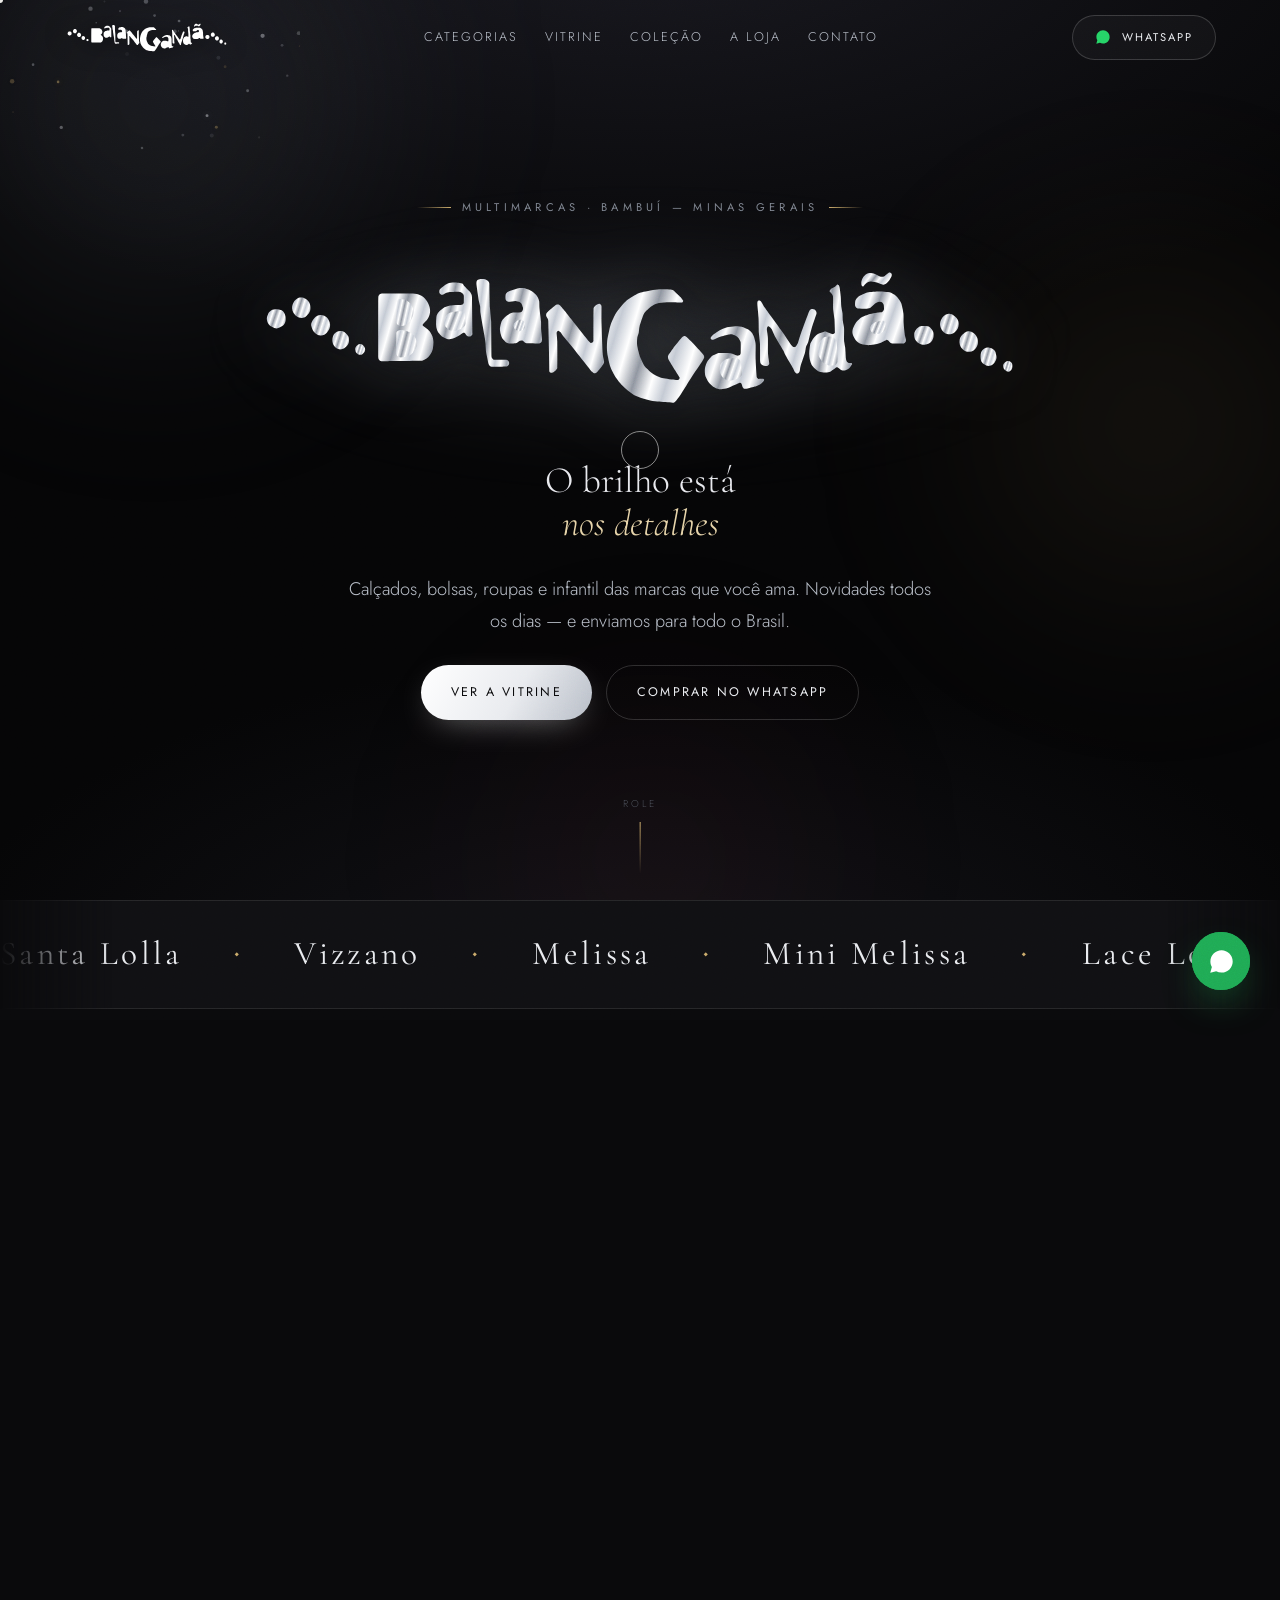
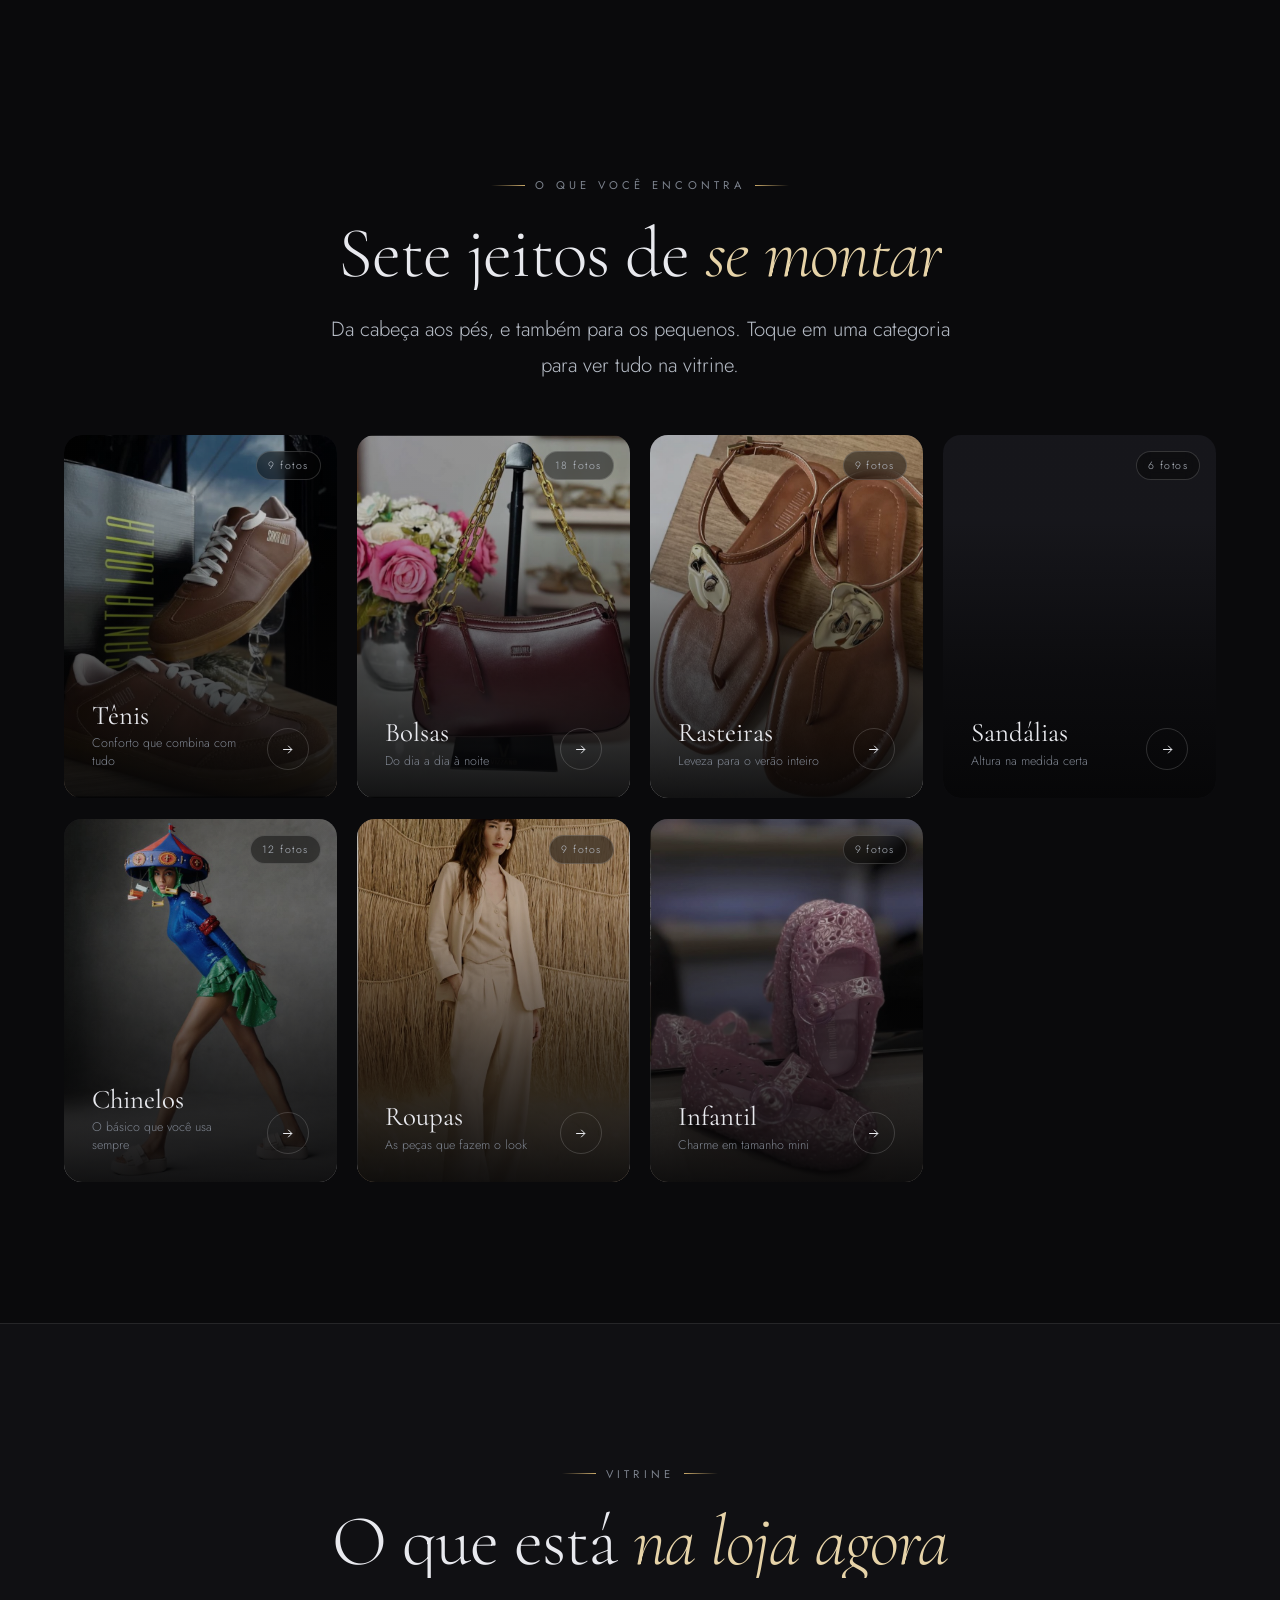
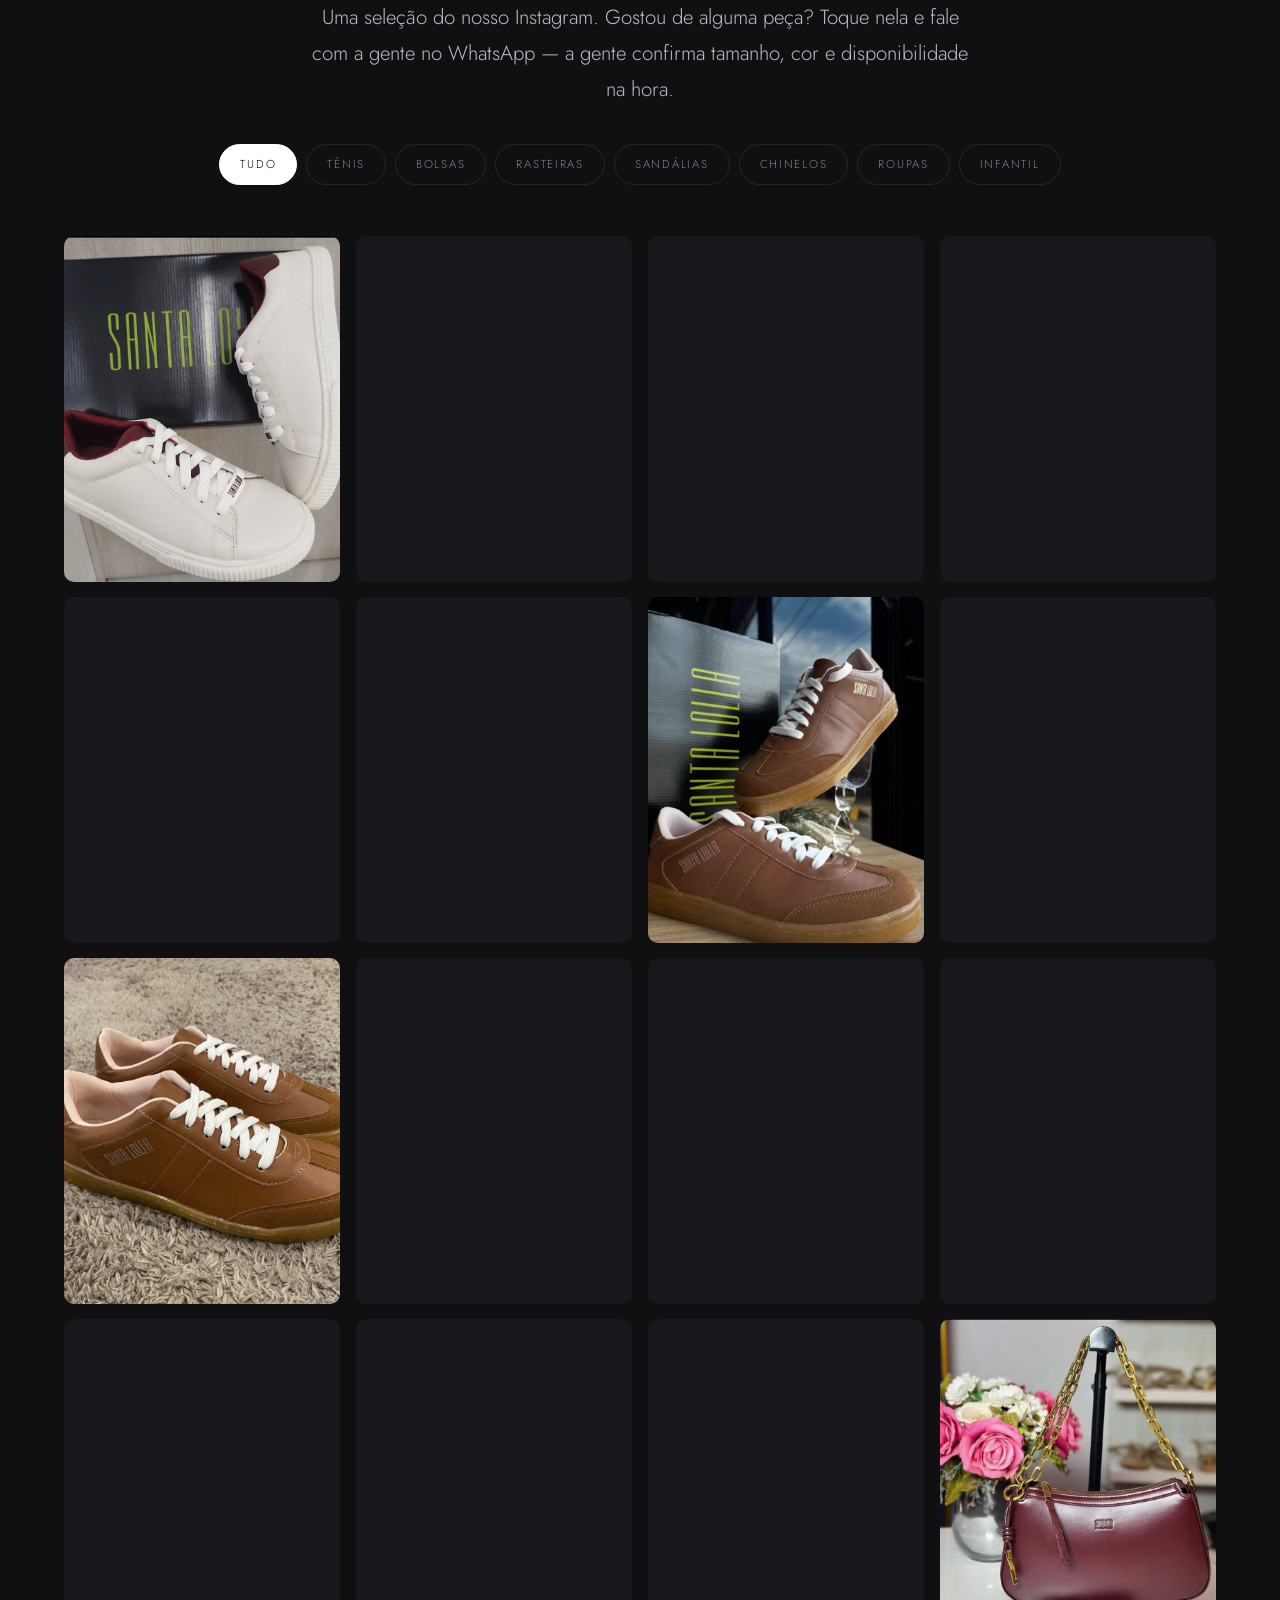
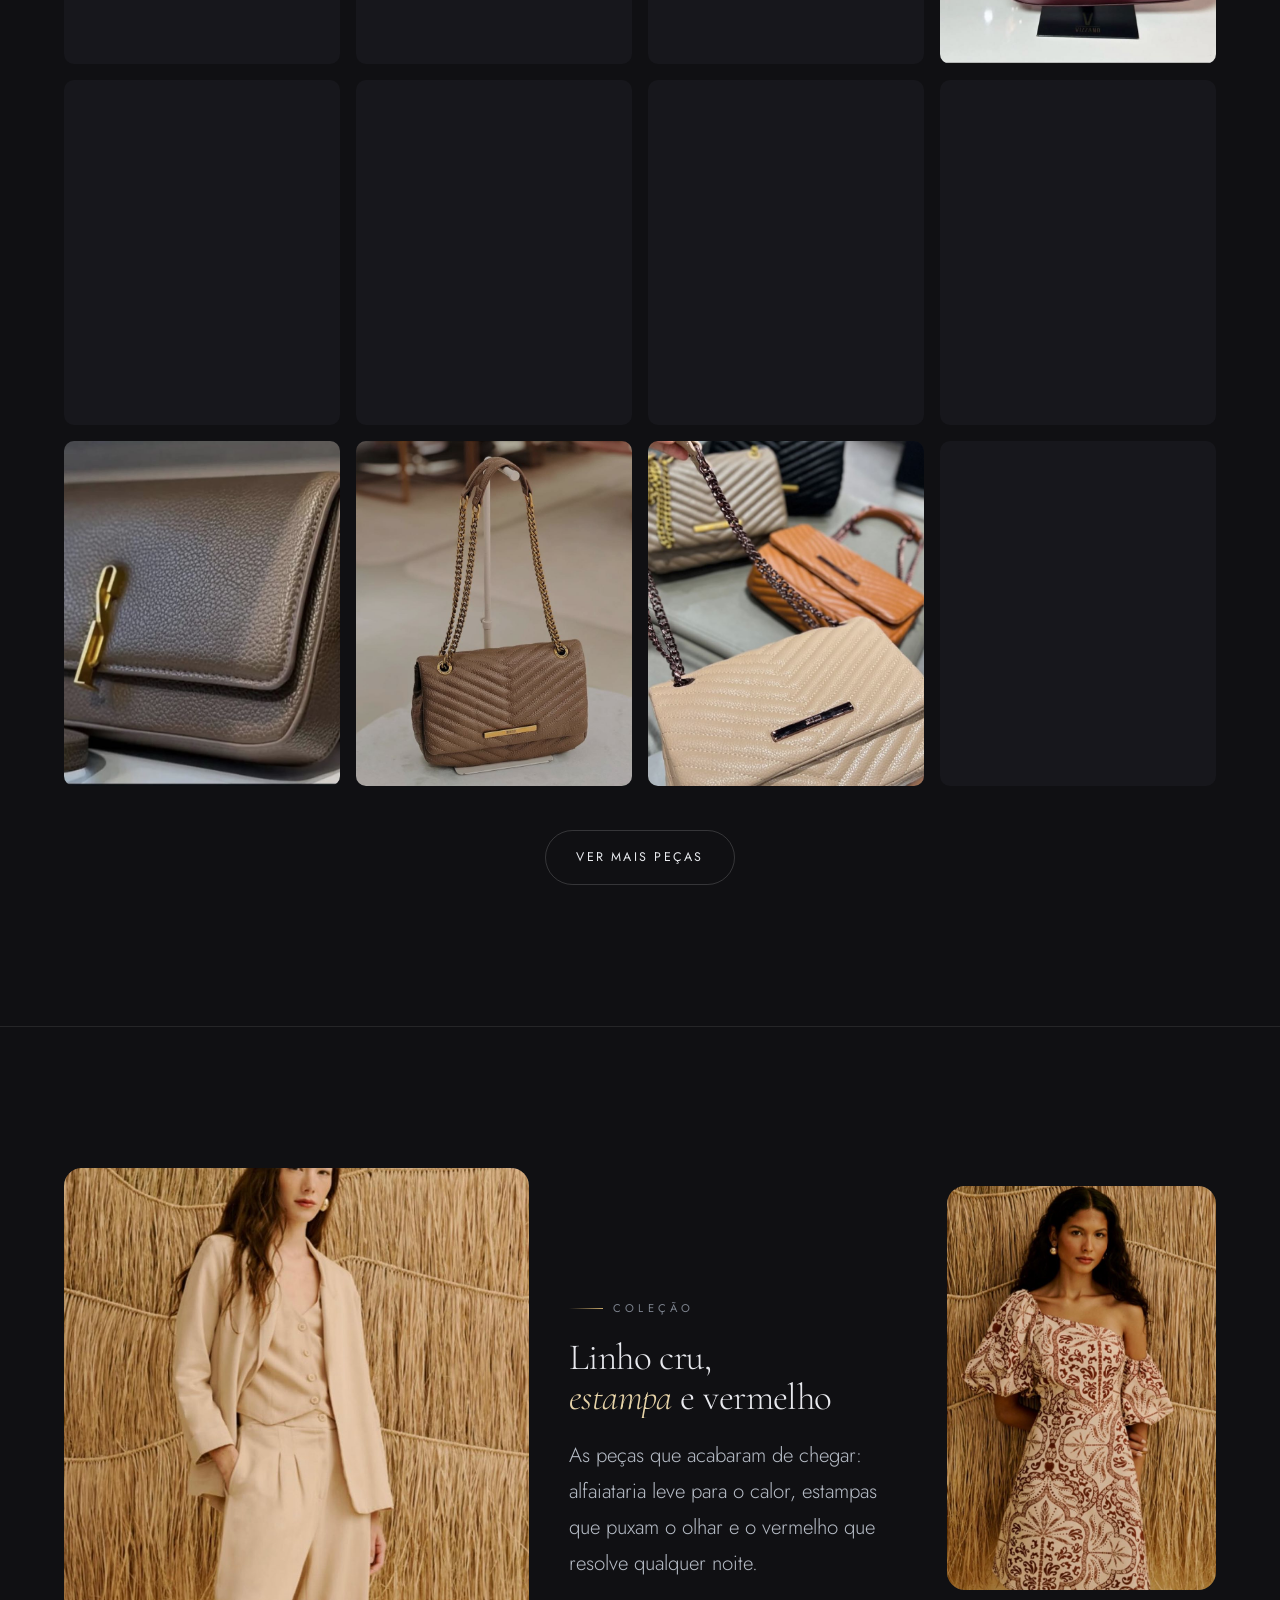
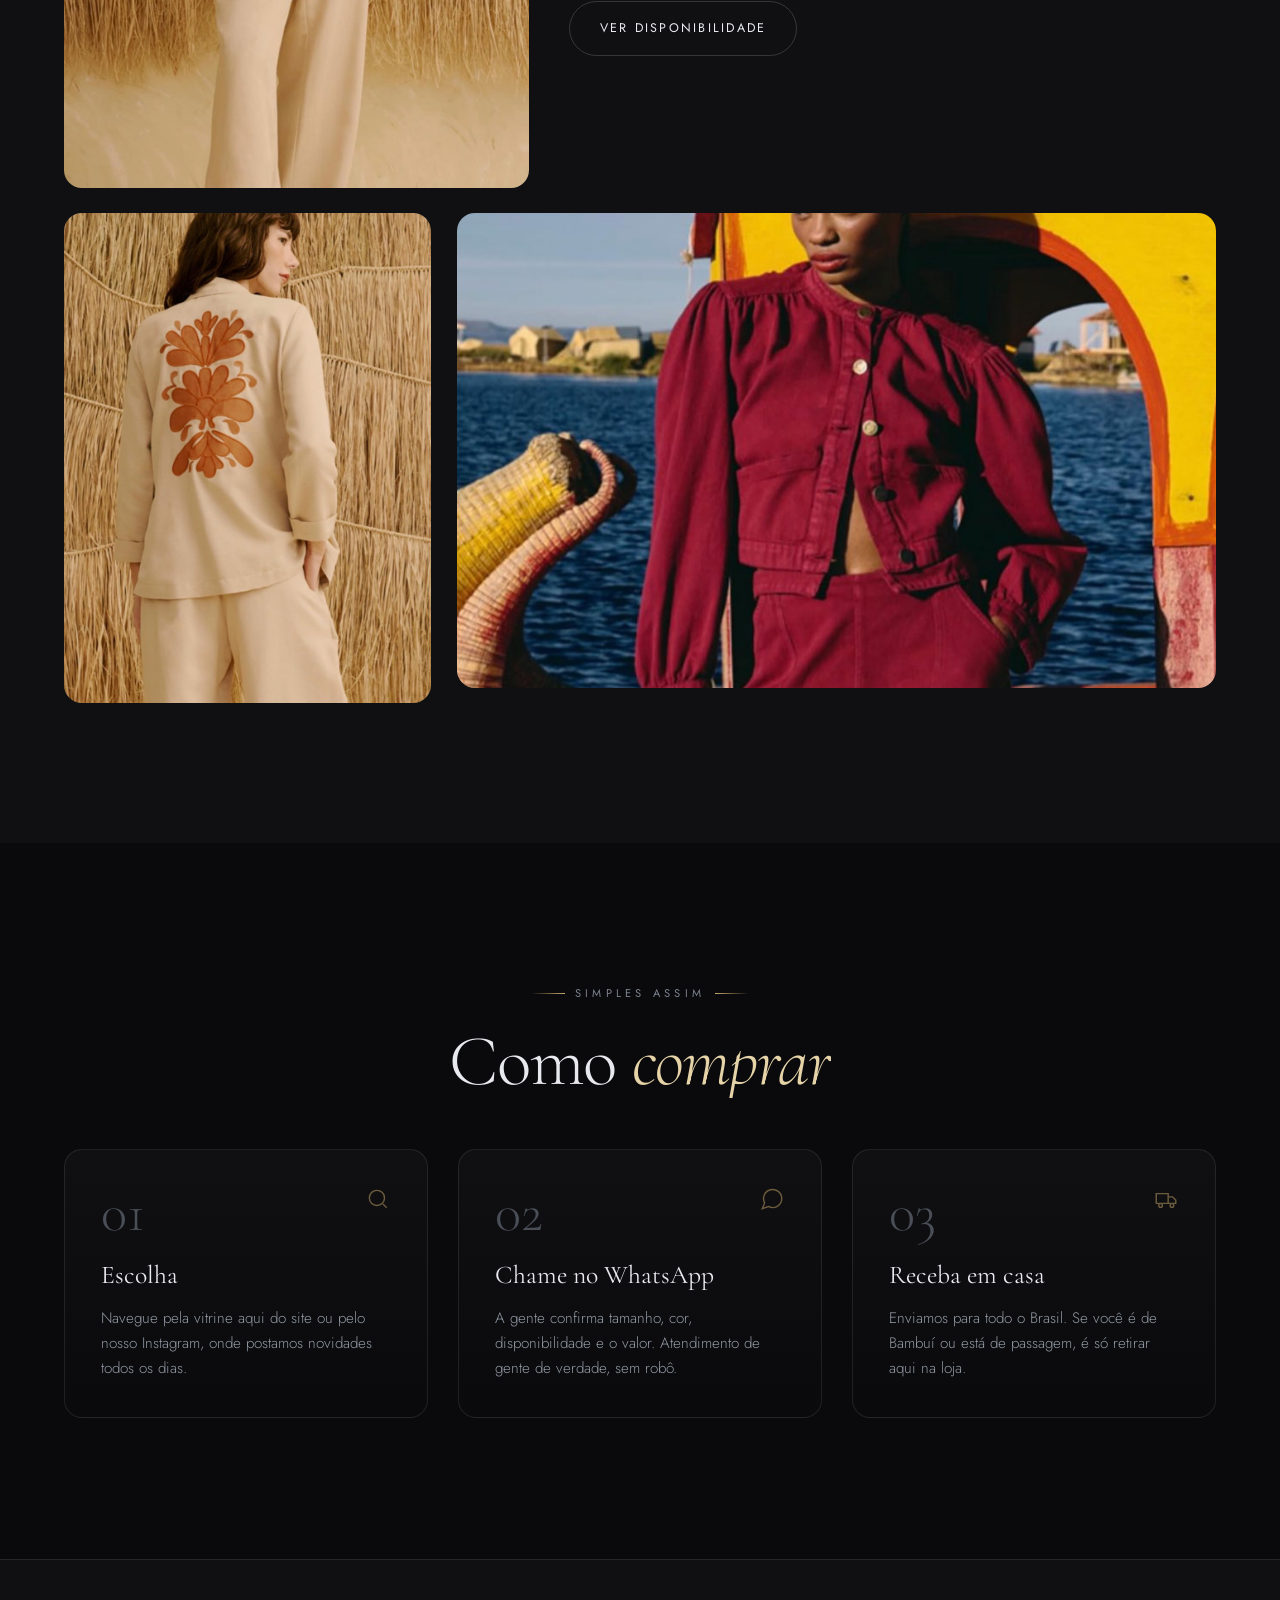
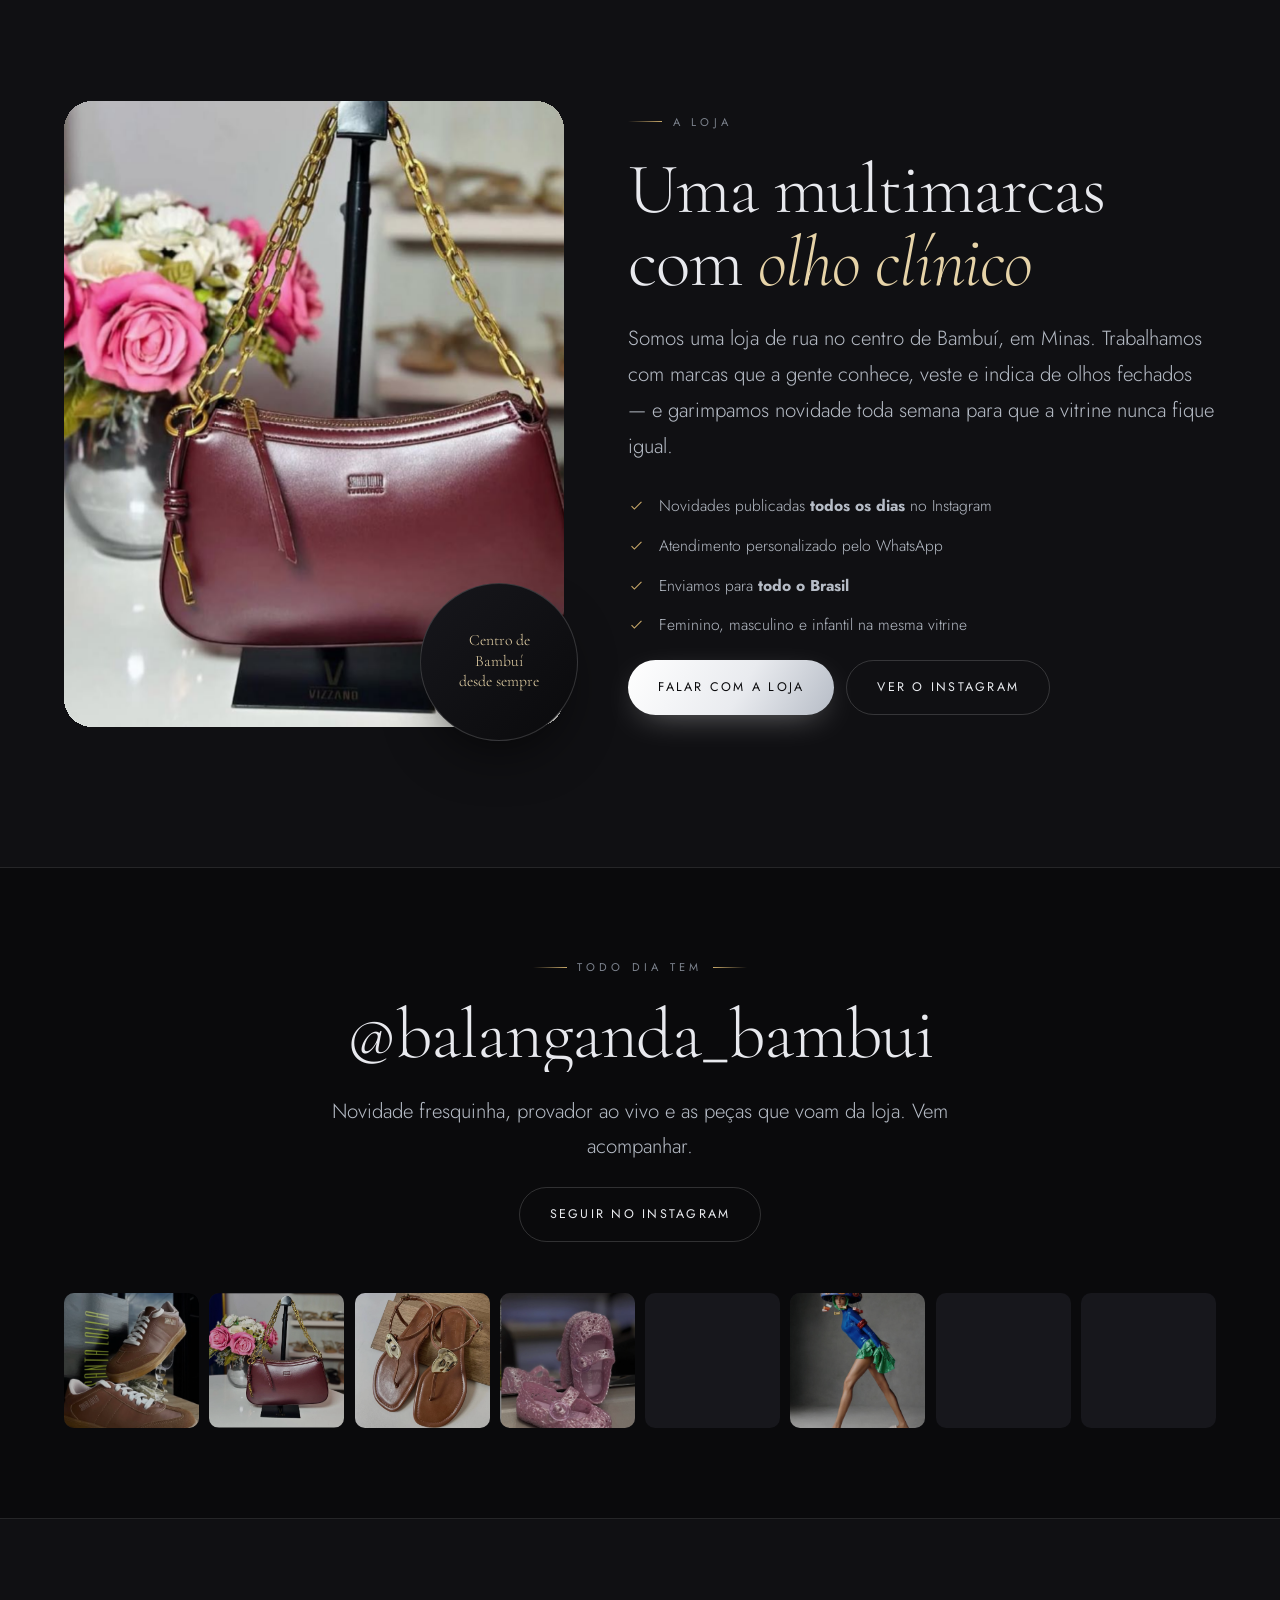
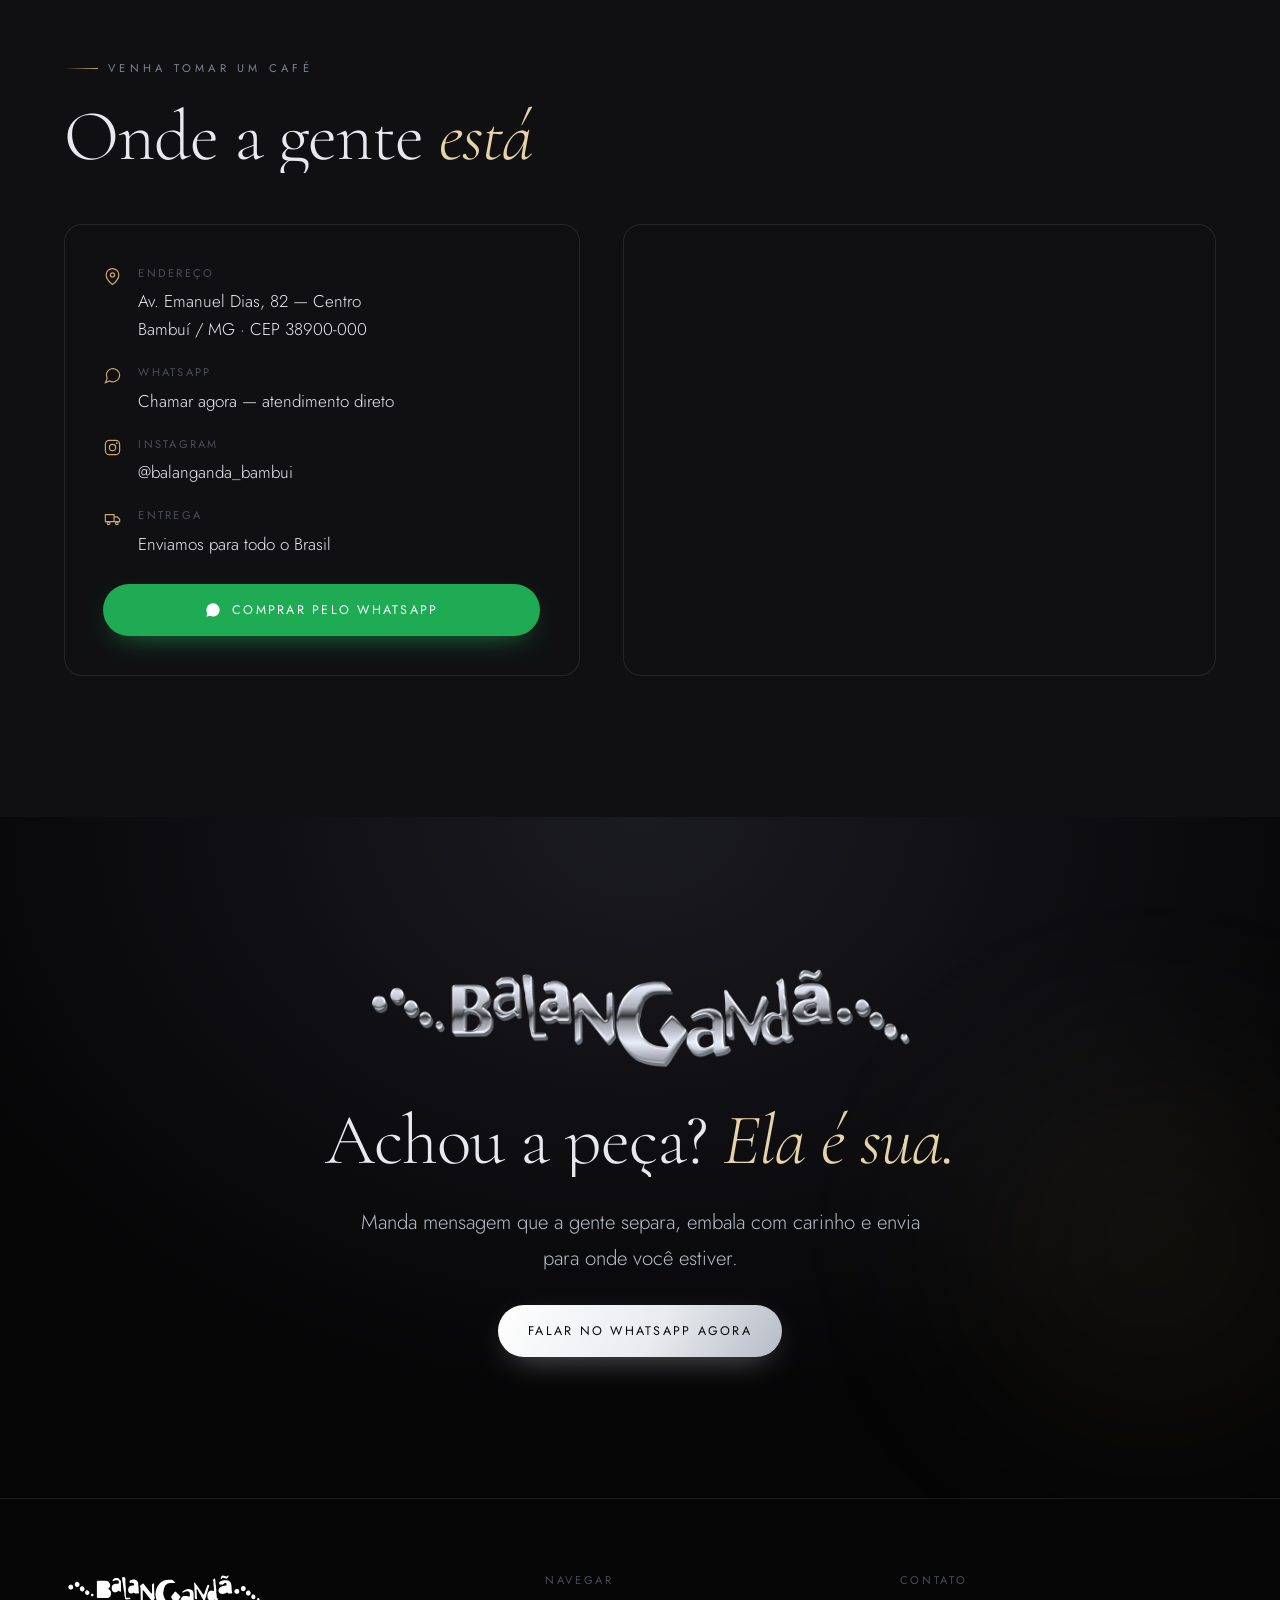
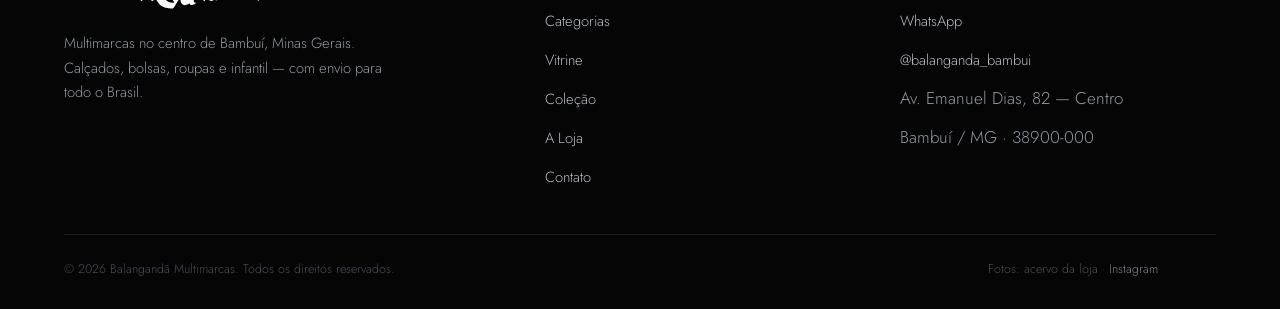
==== commit 4588b56c: "Usa URLs absolutas nas meta tags sociais e no JSON-LD og:image relativo não é resolvido por parte do" ====
--- a/index.html
+++ b/index.html
@@ -14,7 +14,10 @@
 <meta property="og:locale" content="pt_BR">
 <meta property="og:title" content="Balangandã Multimarcas — Bambuí/MG">
 <meta property="og:description" content="Tênis, bolsas, rasteiras, roupas e infantil. Novidades diariamente. Enviamos para todo o Brasil.">
-<meta property="og:image" content="img/brand/og-image.jpg">
+<meta property="og:image" content="https://balanganda.vercel.app/img/brand/og-image.jpg">
+<meta property="og:image:width" content="1200">
+<meta property="og:image:height" content="630">
+<meta property="og:url" content="https://balanganda.vercel.app/">
 <meta name="twitter:card" content="summary_large_image">
 
 <link rel="icon" href="img/brand/icon-512.png" sizes="512x512">
@@ -25,7 +28,7 @@
 <link rel="stylesheet" href="https://fonts.googleapis.com/css2?family=Cormorant+Garamond:ital,wght@0,300;0,400;0,500;1,300;1,400&family=Jost:wght@200;300;400;500&display=swap">
 <link rel="stylesheet" href="css/style.css">
 
-<script type="application/ld+json">{"@context": "https://schema.org", "@type": "ClothingStore", "name": "Balangandã Multimarcas", "alternateName": "Balangandã Bambuí", "description": "Loja multimarcas em Bambuí (MG): calçados, bolsas, roupas e infantil. Novidades diariamente e envio para todo o Brasil.", "image": "img/brand/og-image.jpg", "logo": "img/brand/logo-white.svg", "address": {"@type": "PostalAddress", "streetAddress": "Av. Emanuel Dias, 82", "addressLocality": "Bambuí", "addressRegion": "MG", "postalCode": "38900-000", "addressCountry": "BR"}, "areaServed": "BR", "currenciesAccepted": "BRL", "sameAs": ["https://www.instagram.com/balanganda_bambui/", "https://wa.me/553798665416"]}</script>
+<script type="application/ld+json">{"@context": "https://schema.org", "@type": "ClothingStore", "name": "Balangandã Multimarcas", "alternateName": "Balangandã Bambuí", "description": "Loja multimarcas em Bambuí (MG): calçados, bolsas, roupas e infantil. Novidades diariamente e envio para todo o Brasil.", "image": "https://balanganda.vercel.app/img/brand/og-image.jpg", "logo": "https://balanganda.vercel.app/img/brand/logo-white.svg", "url": "https://balanganda.vercel.app/", "address": {"@type": "PostalAddress", "streetAddress": "Av. Emanuel Dias, 82", "addressLocality": "Bambuí", "addressRegion": "MG", "postalCode": "38900-000", "addressCountry": "BR"}, "areaServed": "BR", "currenciesAccepted": "BRL", "sameAs": ["https://www.instagram.com/balanganda_bambui/", "https://wa.me/553798665416"]}</script>
 </head>
 <body>
 
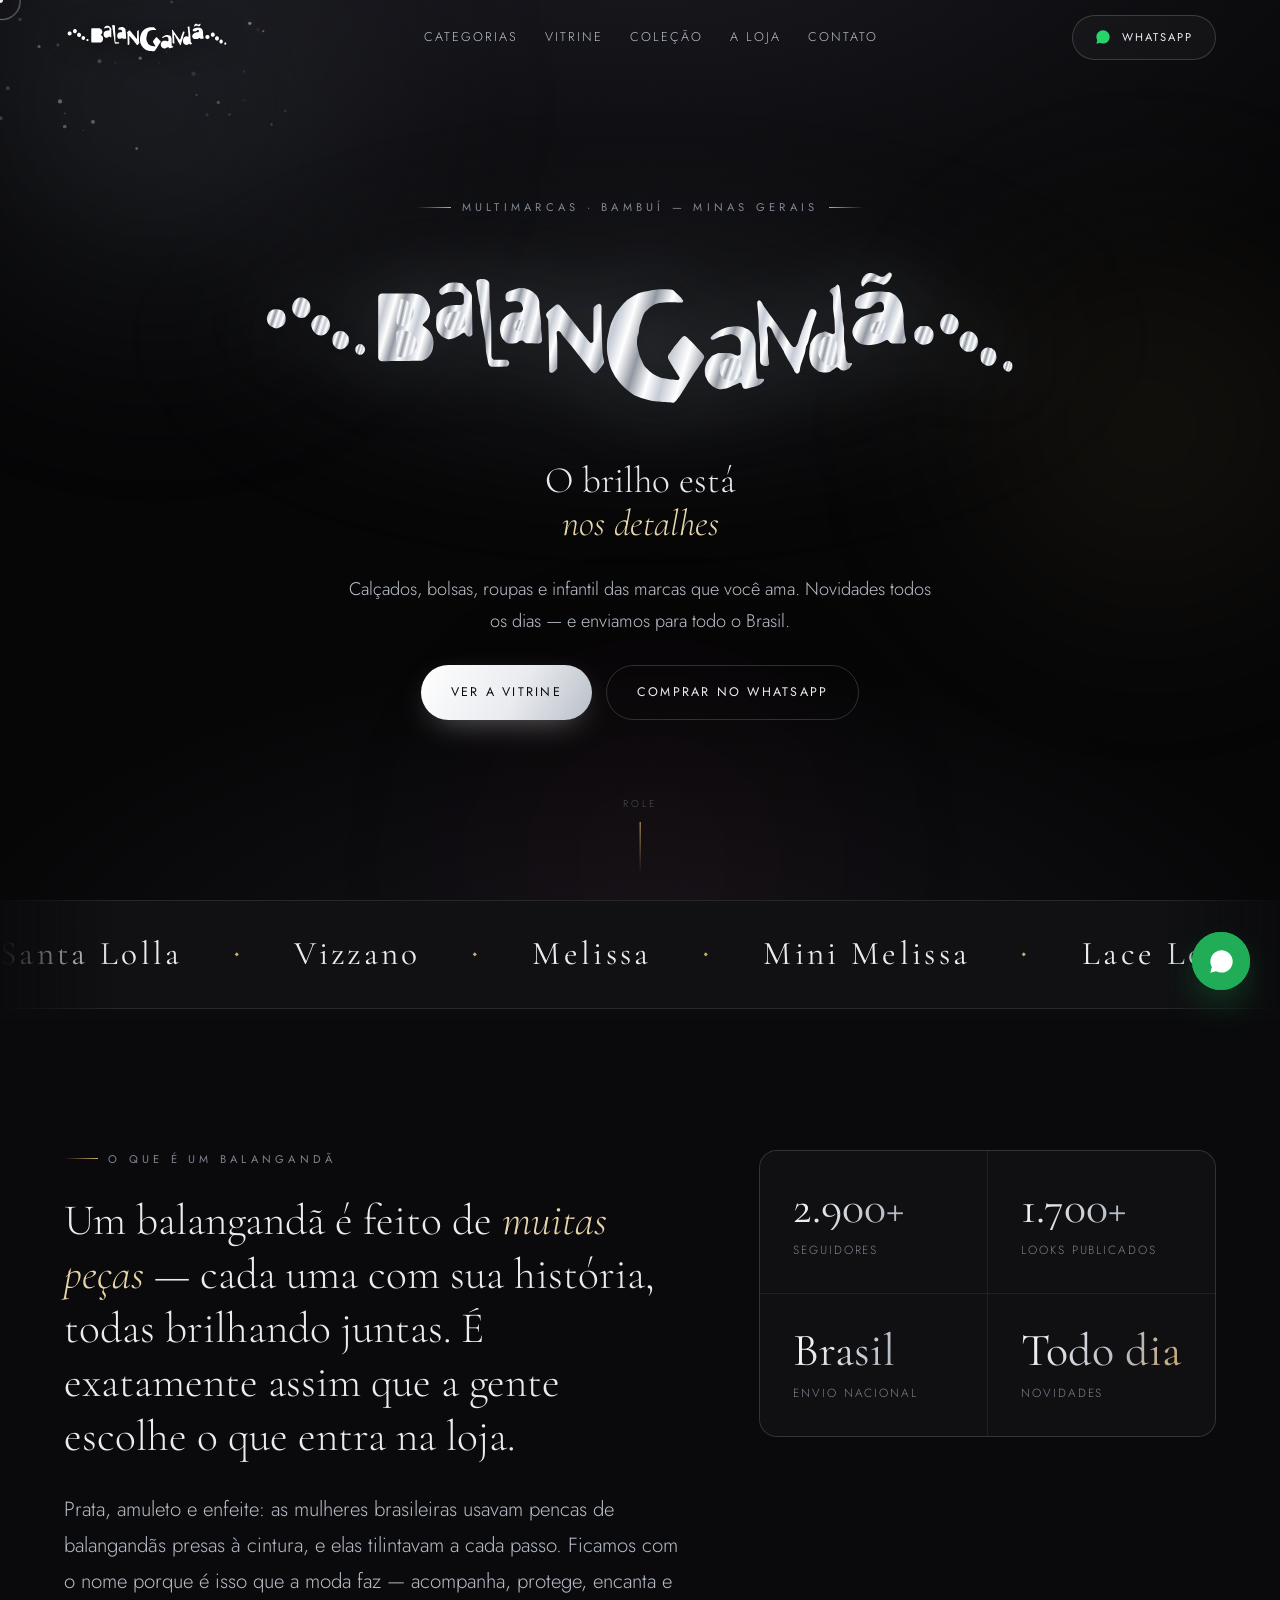
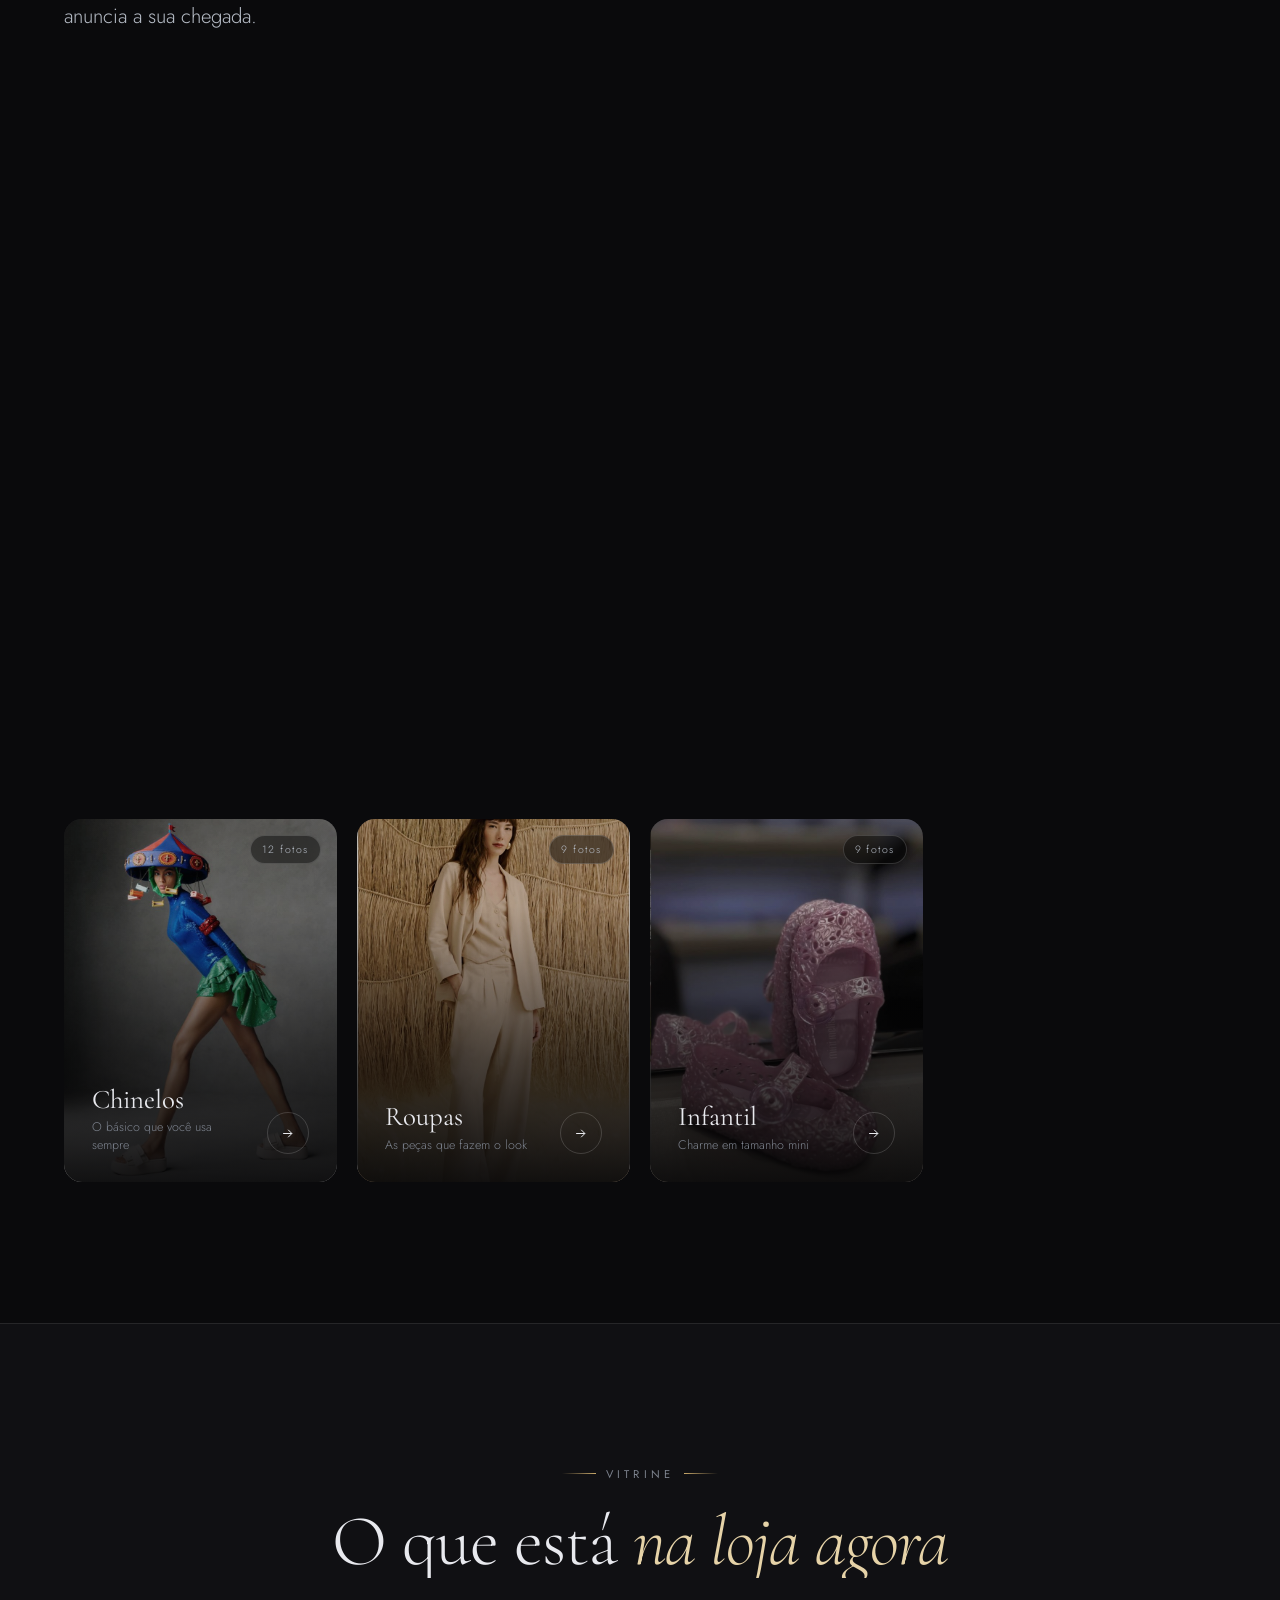
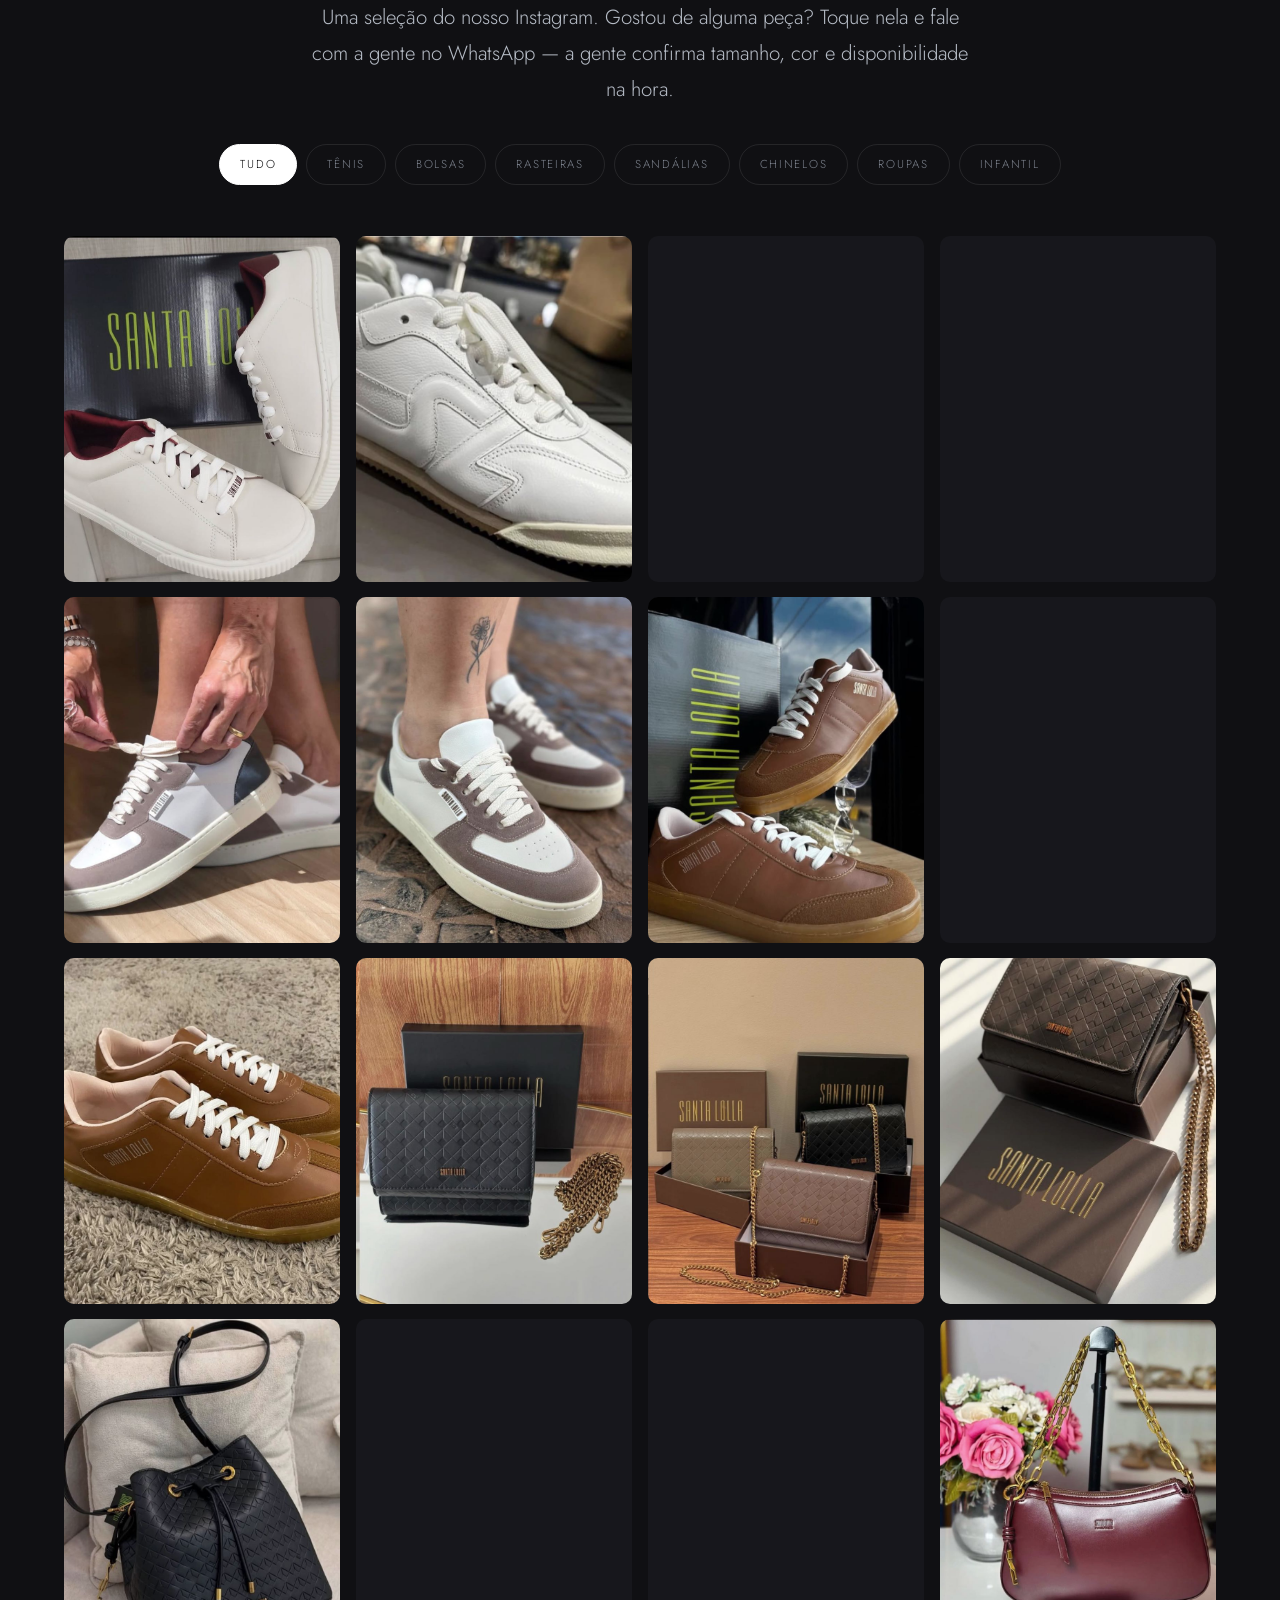
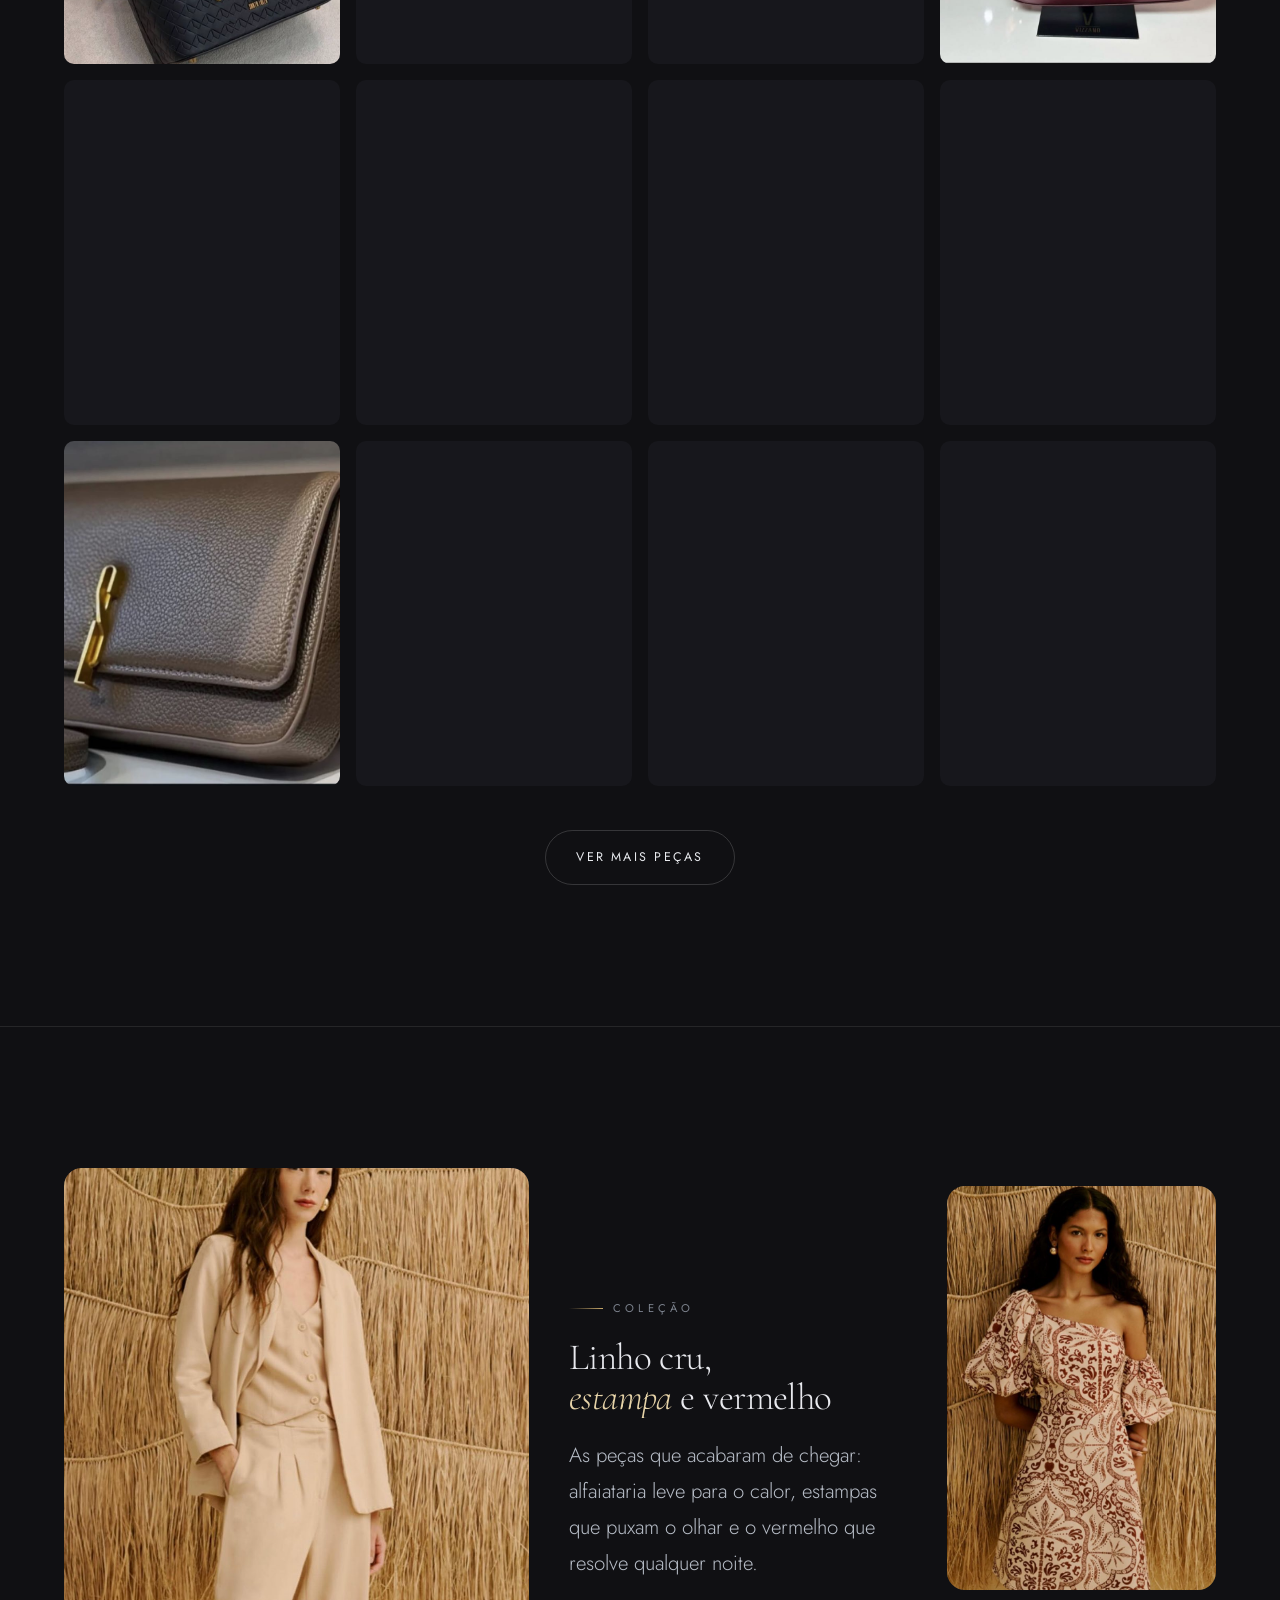
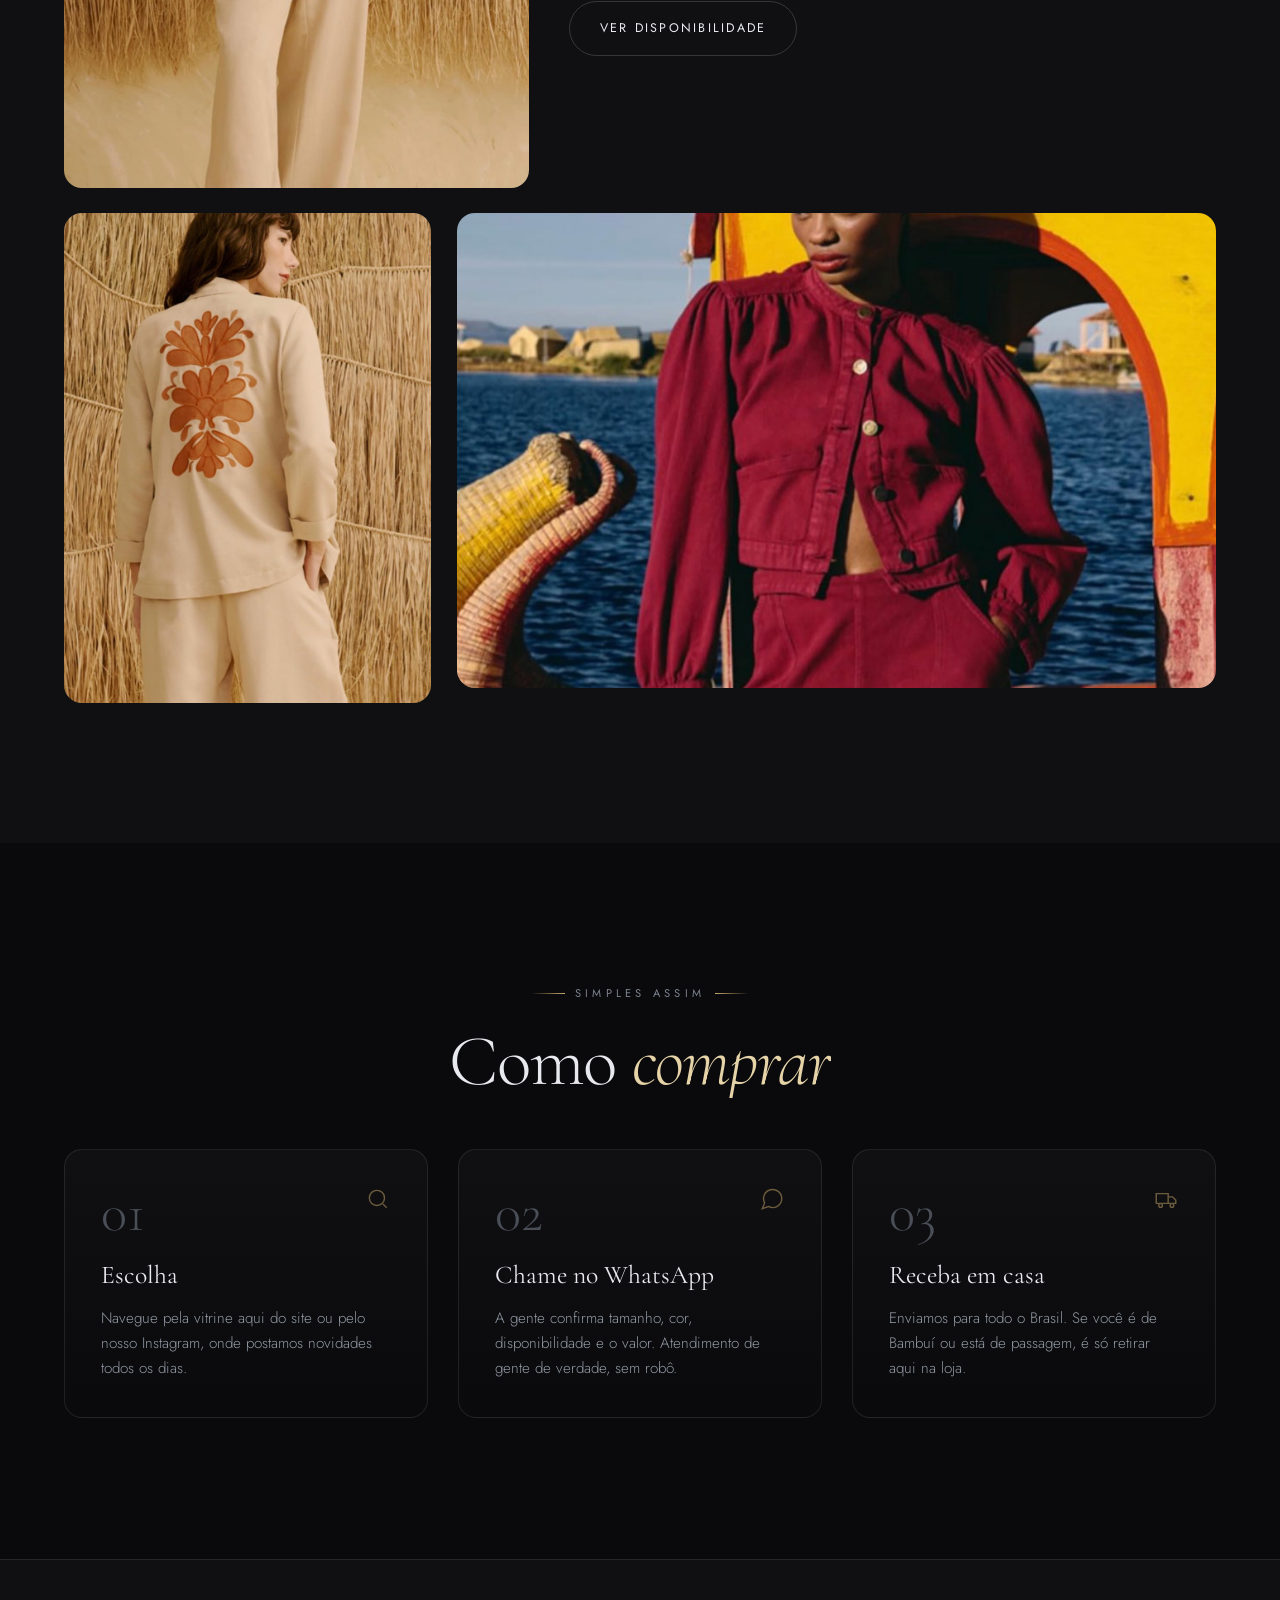
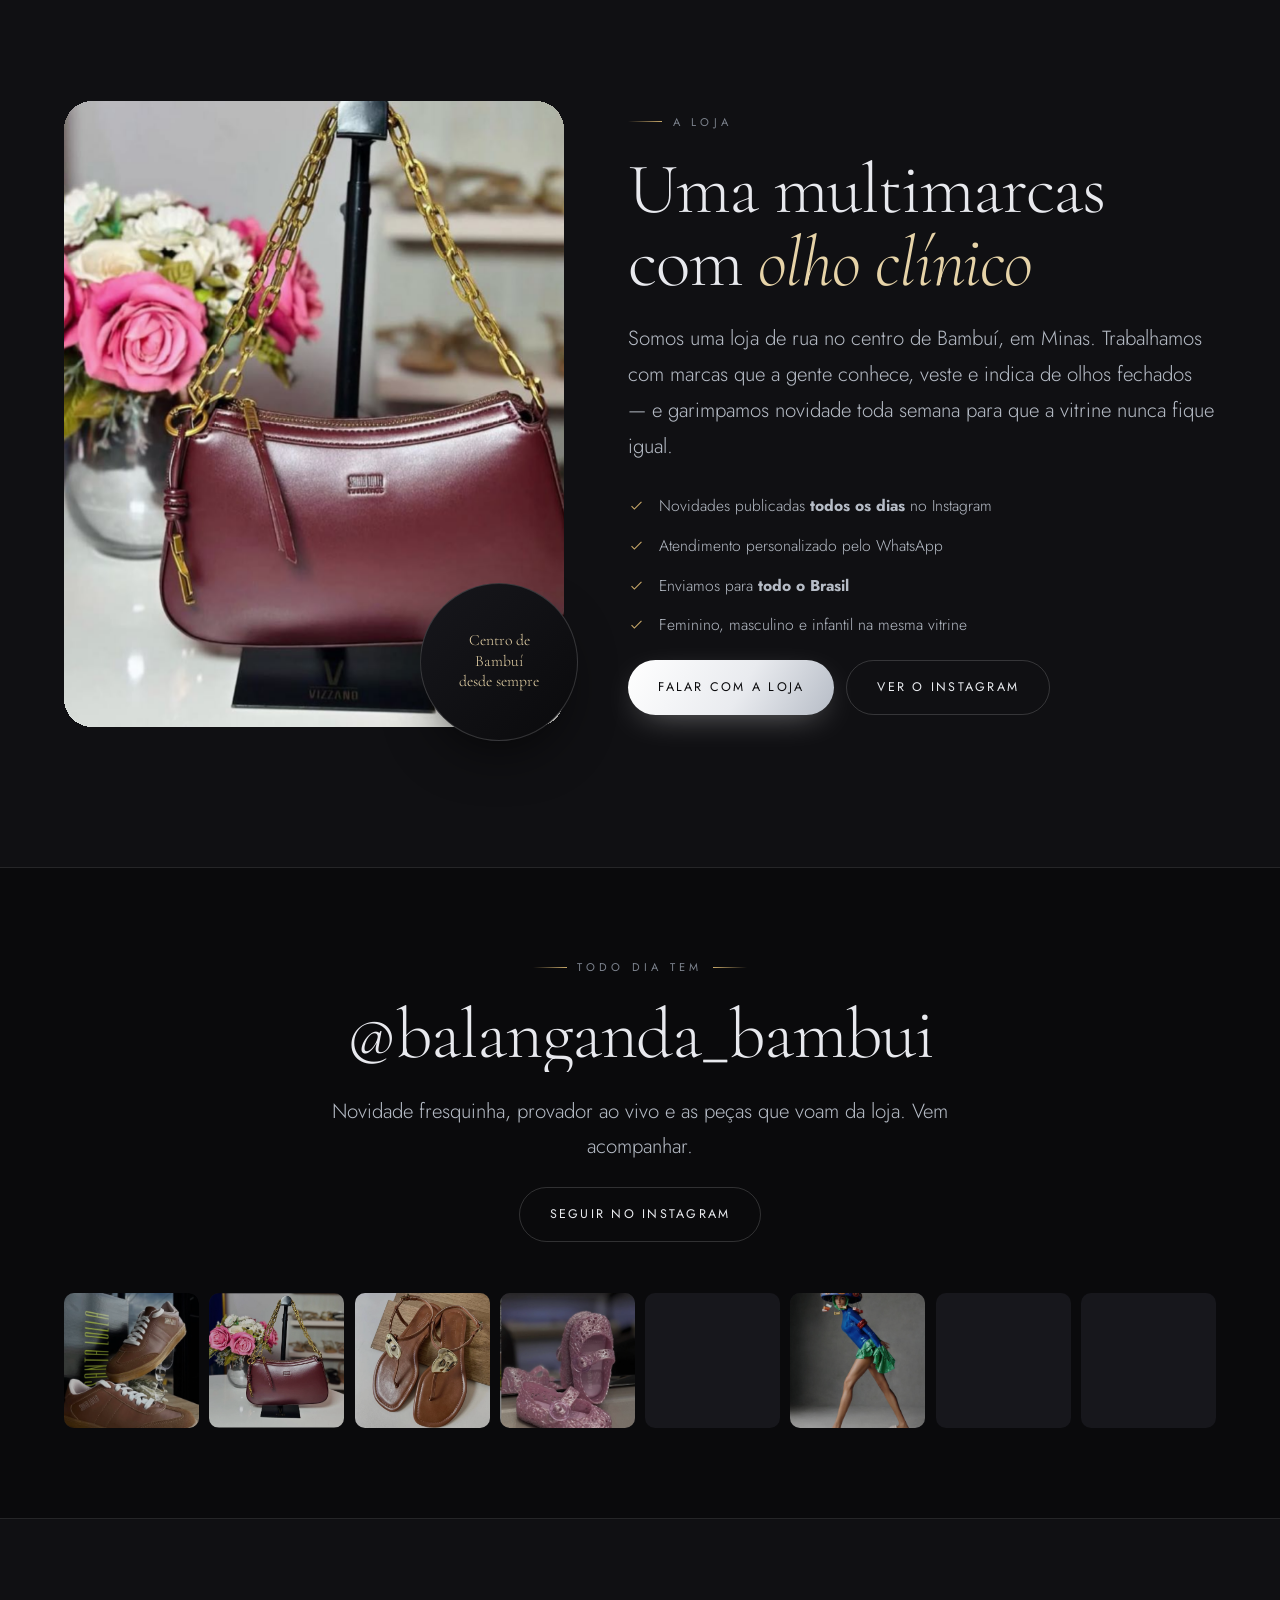
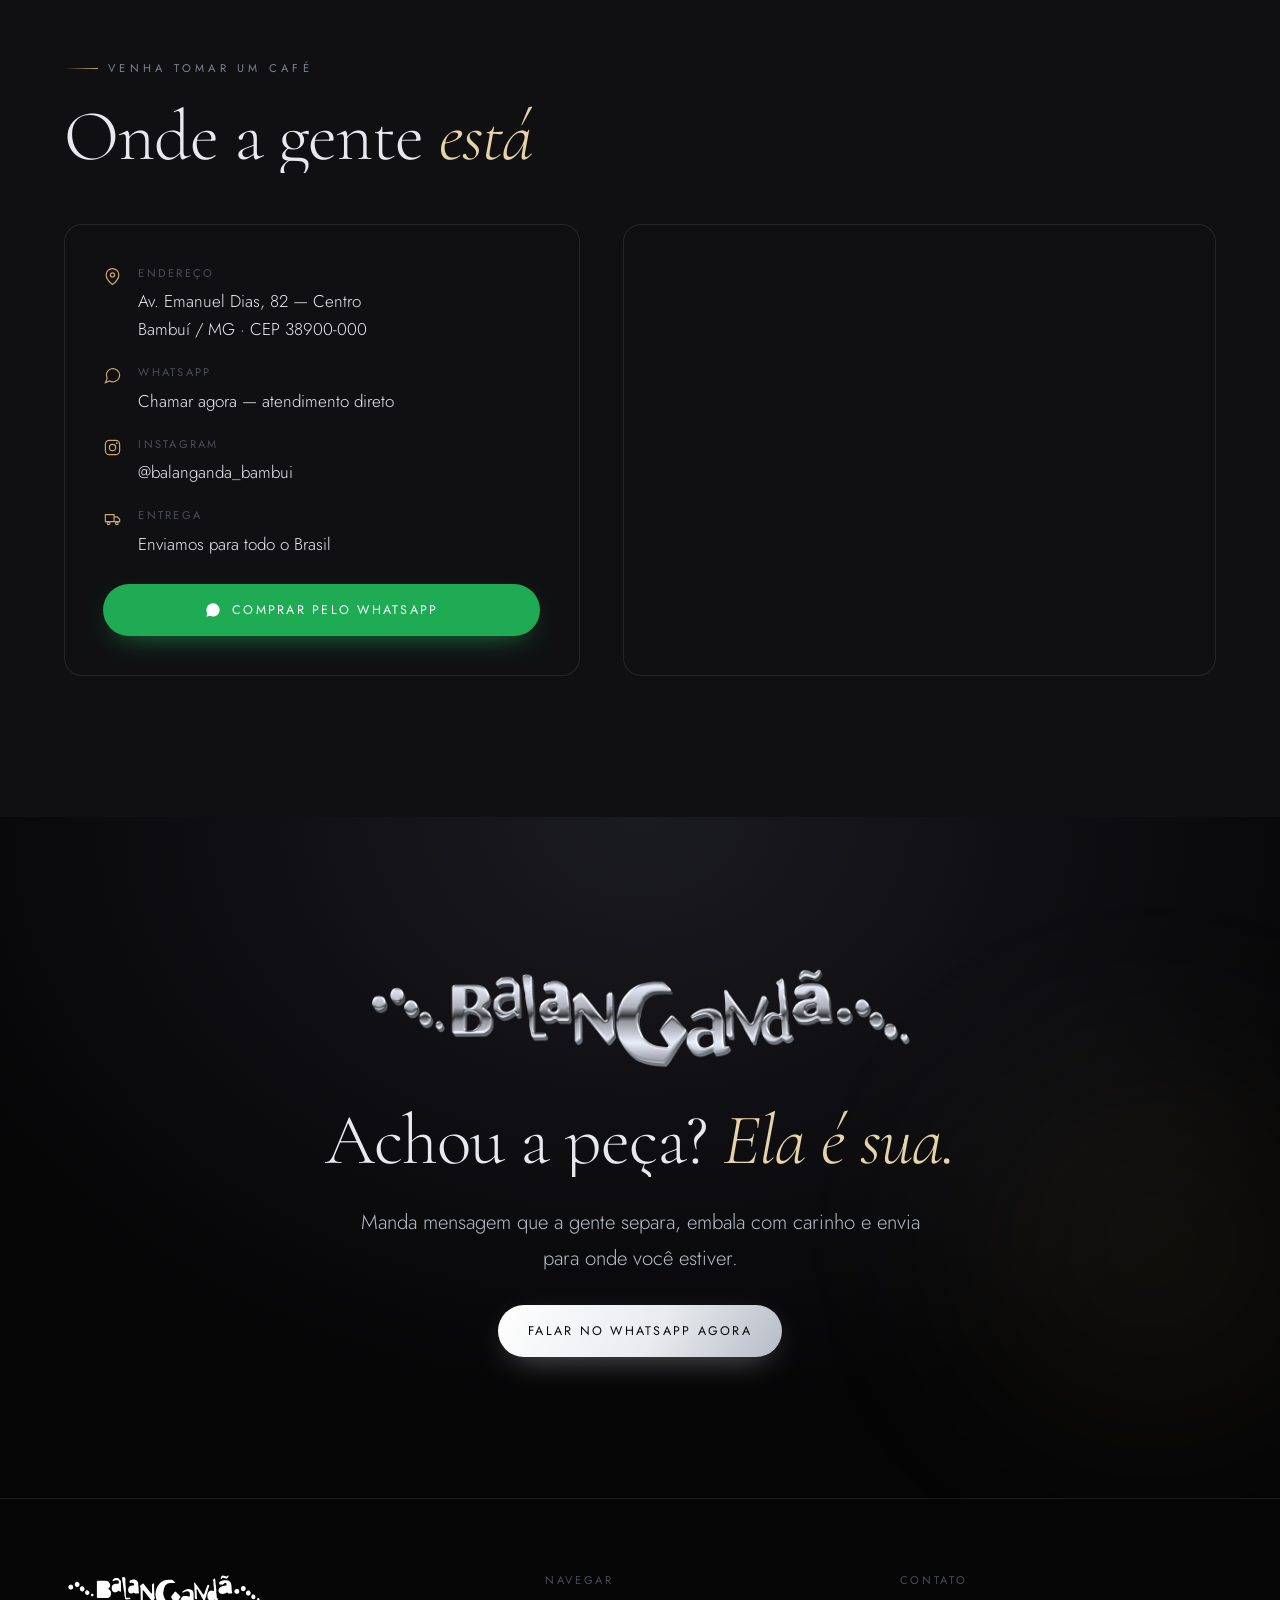
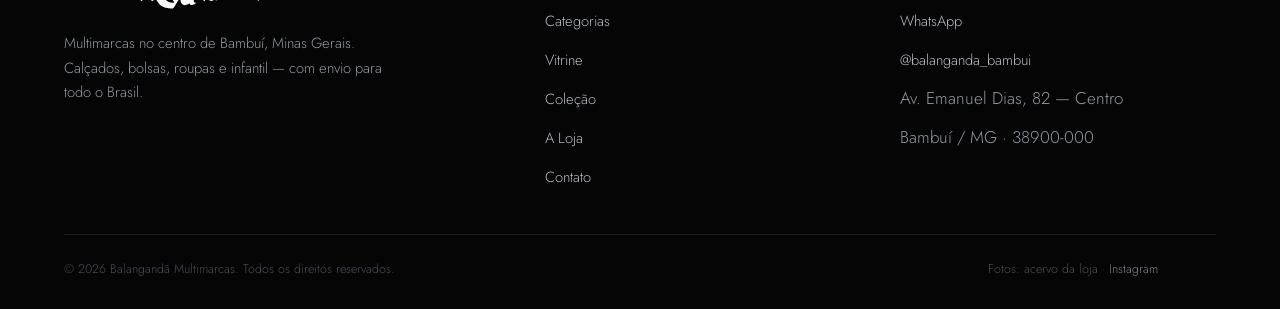
==== commit 7d05930e: "Suaviza o halo do hero e dá src inicial ao lightbox O <img> do lightbox começava sem src (naturalWid" ====
--- a/index.html
+++ b/index.html
@@ -850,7 +850,7 @@
 
 <!-- ===== LIGHTBOX ===== -->
 <div class="lb" id="lb" role="dialog" aria-modal="true" aria-label="Visualizar foto">
-  <img class="lb-img" id="lb-img" alt="">
+  <img class="lb-img" id="lb-img" alt="" src="[data-uri]">
   <button class="lb-x" id="lb-x" aria-label="Fechar"><svg width="17" height="17" viewBox="0 0 24 24" fill="none" stroke="currentColor" stroke-width="1.7"><path d="M6 6l12 12M18 6L6 18"/></svg></button>
   <button class="lb-nav prev" id="lb-prev" aria-label="Anterior"><svg width="17" height="17" viewBox="0 0 24 24" fill="none" stroke="currentColor" stroke-width="1.7"><path d="M15 5l-7 7 7 7"/></svg></button>
   <button class="lb-nav next" id="lb-next" aria-label="Próxima"><svg width="17" height="17" viewBox="0 0 24 24" fill="none" stroke="currentColor" stroke-width="1.7"><path d="M9 5l7 7-7 7"/></svg></button>
--- a/css/style.css
+++ b/css/style.css
@@ -290,9 +290,9 @@
 .hero-logo svg{width:100%;height:auto;overflow:visible;
   filter:drop-shadow(0 0 34px rgba(198,208,226,.22)) drop-shadow(0 6px 18px rgba(0,0,0,.6))}
 .hero-logo::after{
-  content:"";position:absolute;inset:-30% -10%;pointer-events:none;z-index:-1;
-  background:radial-gradient(ellipse at center,rgba(200,208,224,.14),transparent 64%);
-  filter:blur(30px);
+  content:"";position:absolute;inset:-70% -22%;pointer-events:none;z-index:-1;
+  background:radial-gradient(ellipse at center,rgba(198,208,226,.10),transparent 62%);
+  filter:blur(52px);
 }
 h1.display.hero-title{max-width:22ch;font-size:clamp(1.55rem,2.9vw,2.7rem);line-height:1.16;letter-spacing:0}
 .hero-sub{max-width:54ch;font-size:clamp(.98rem,.8vw + .78rem,1.14rem)}
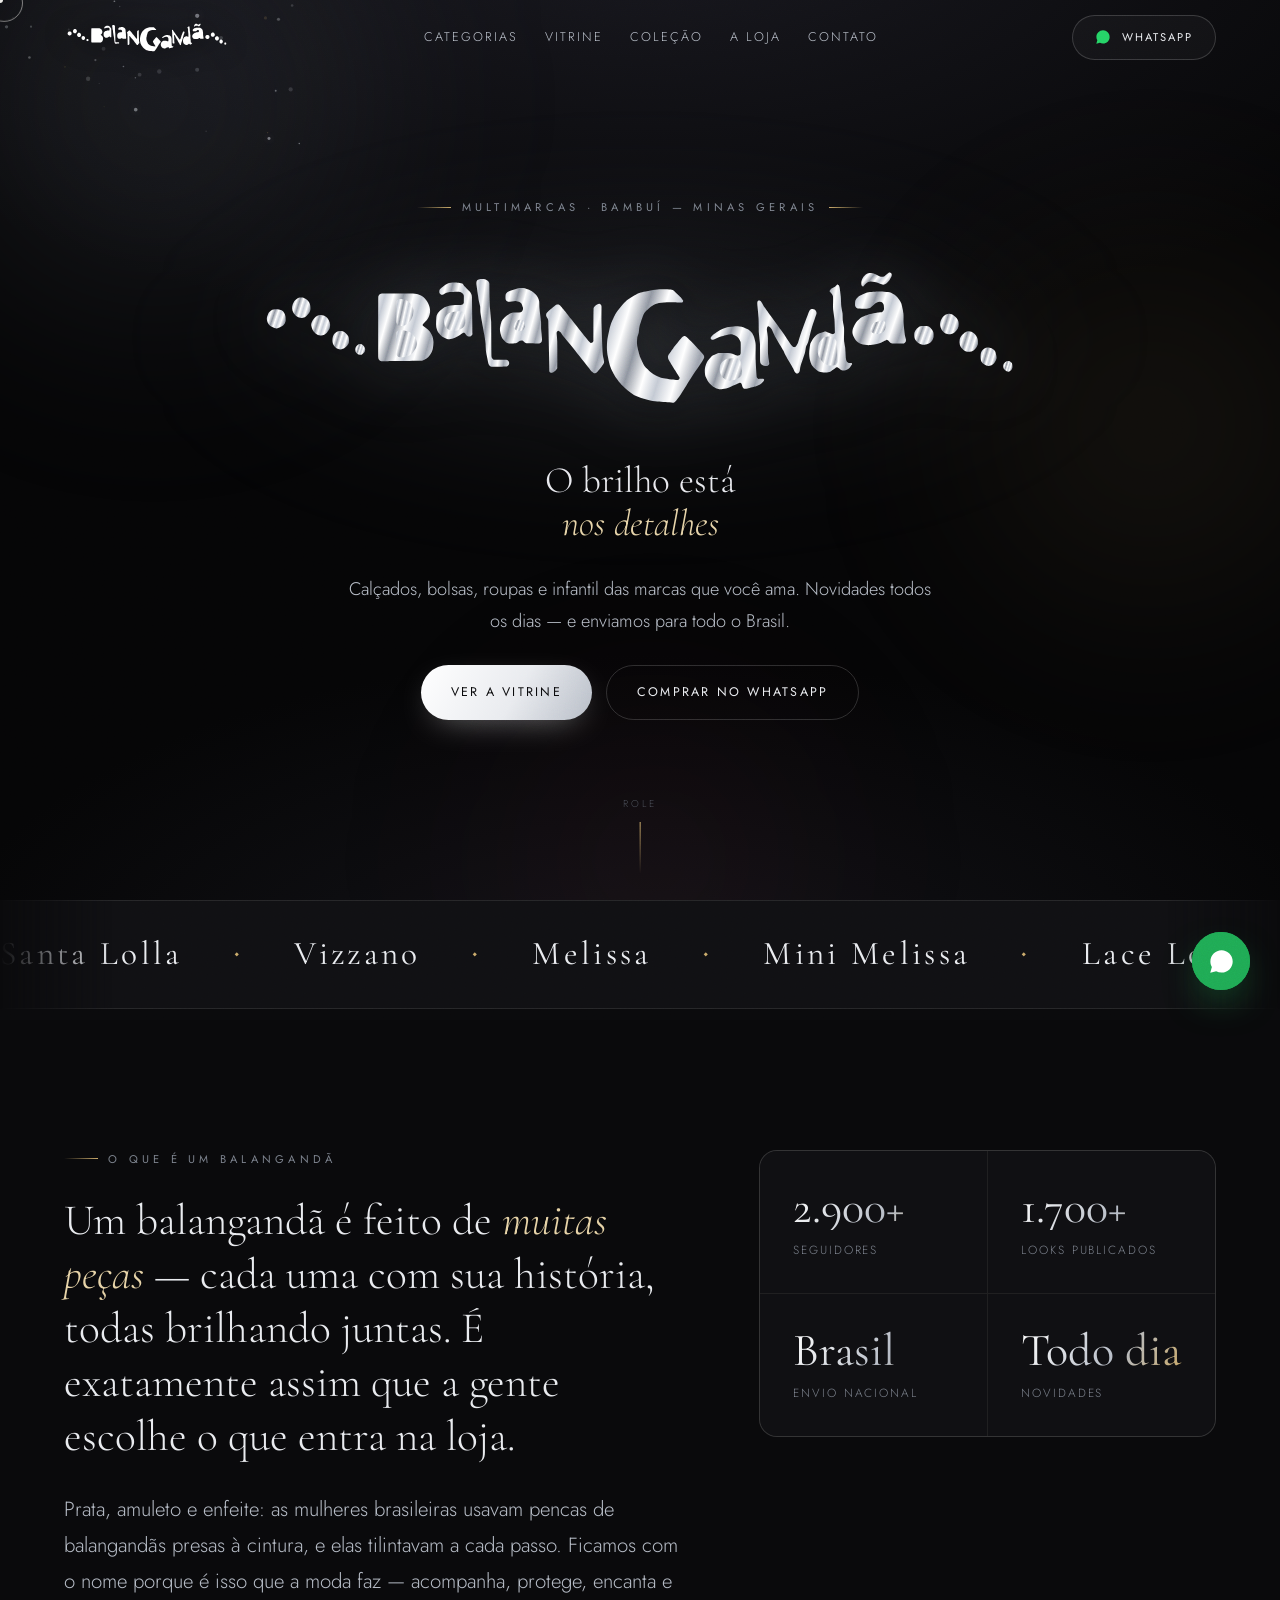
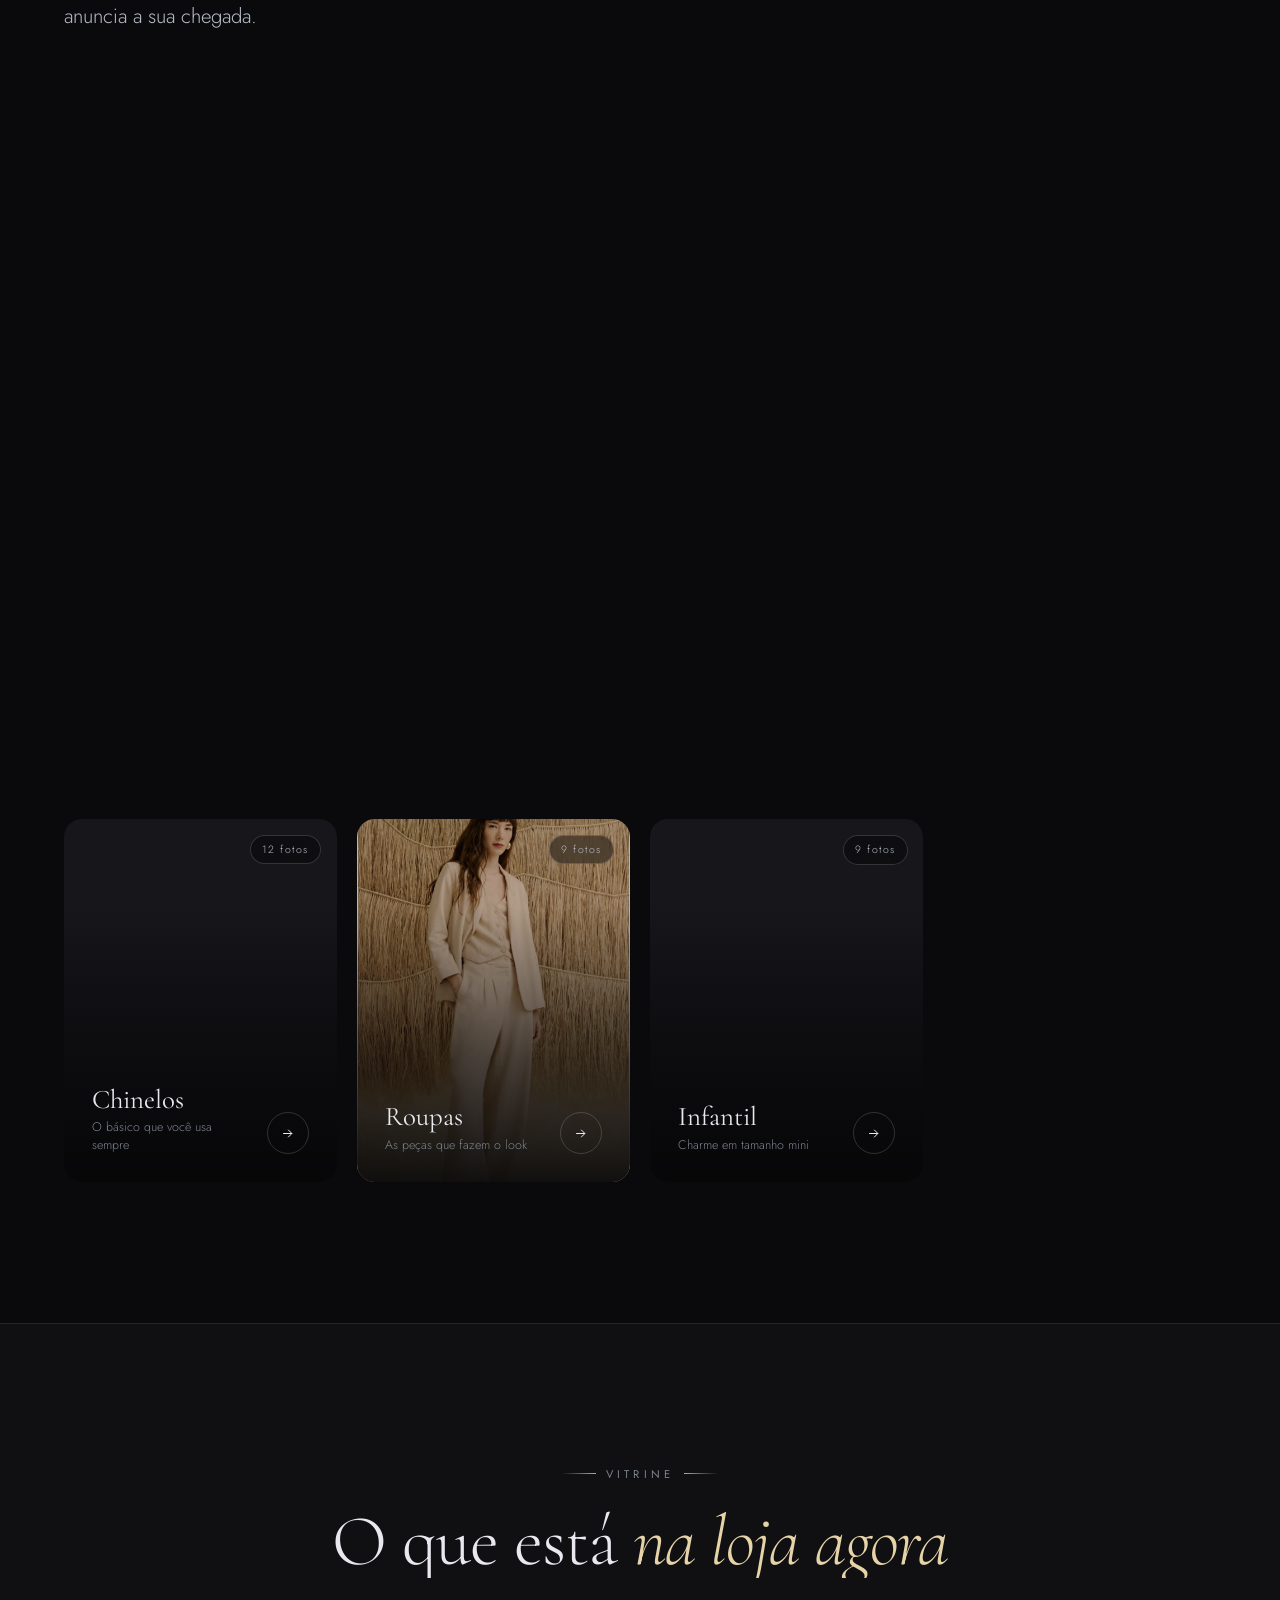
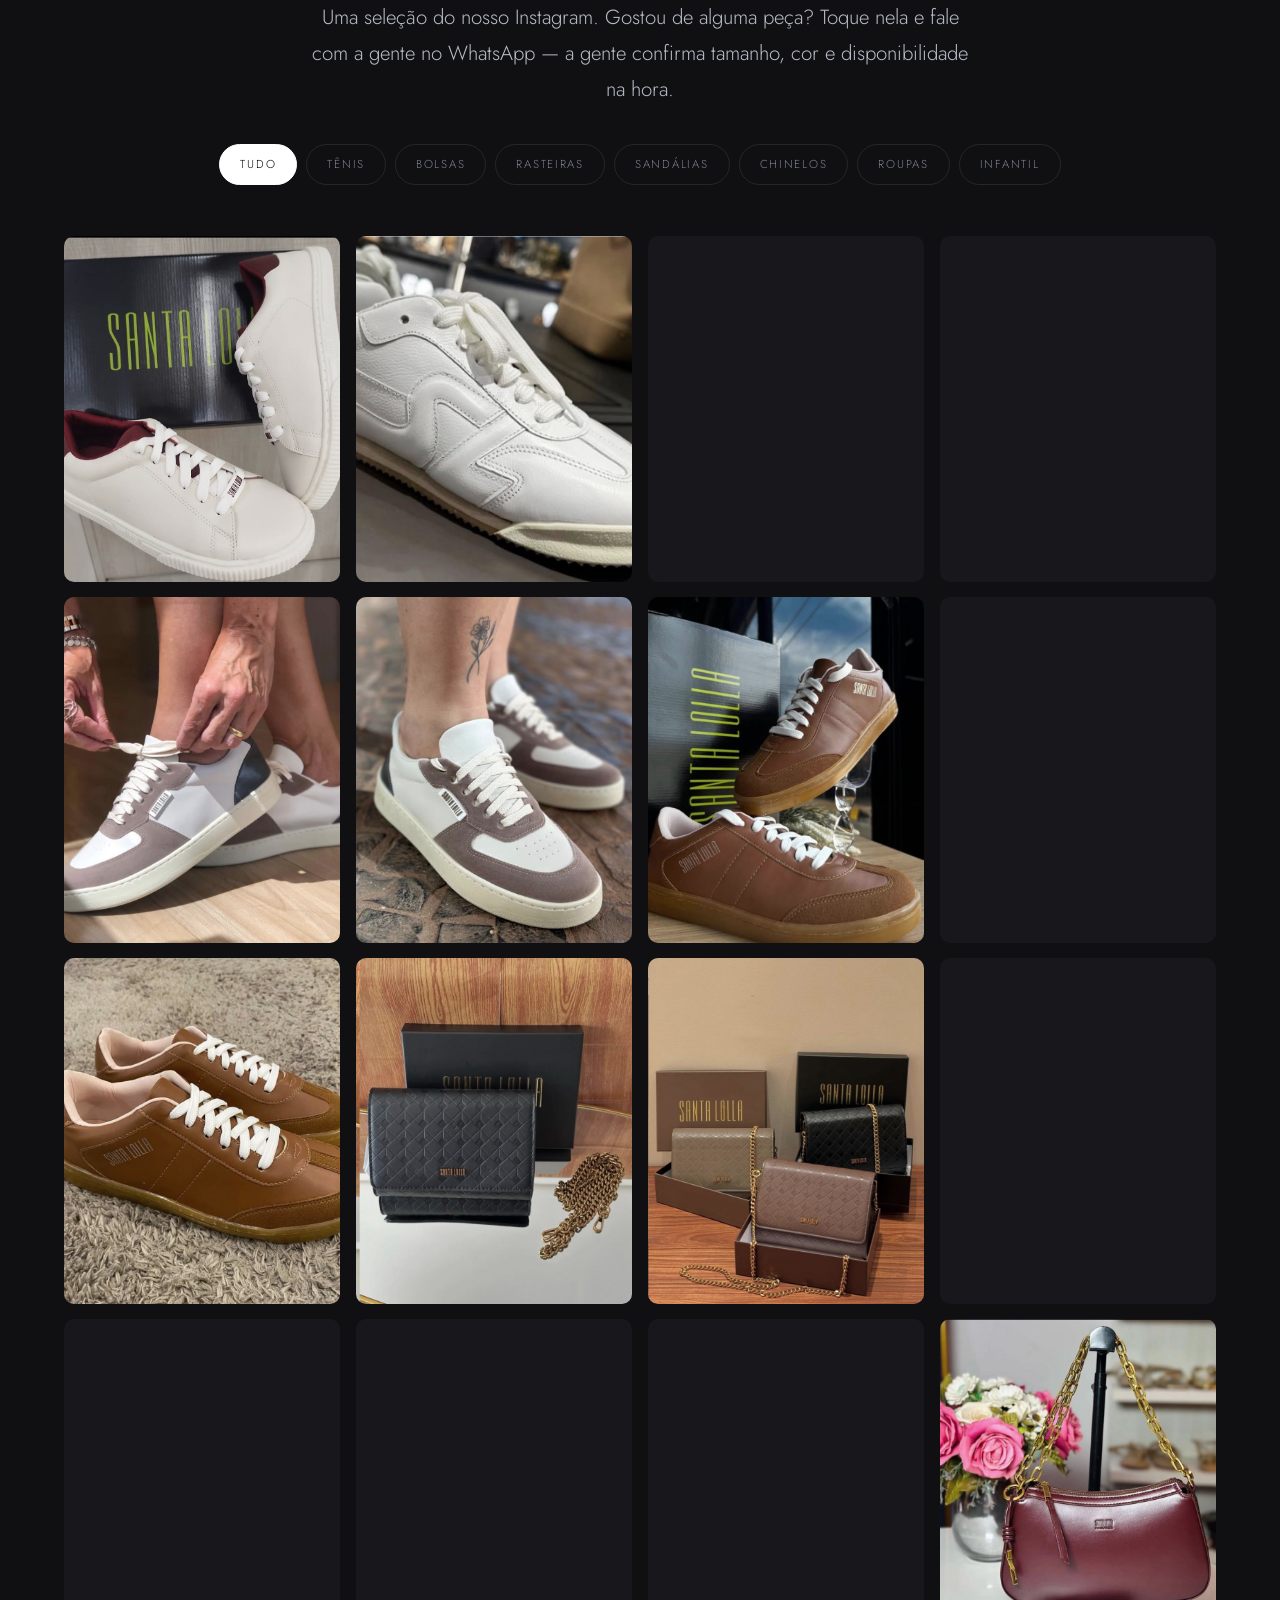
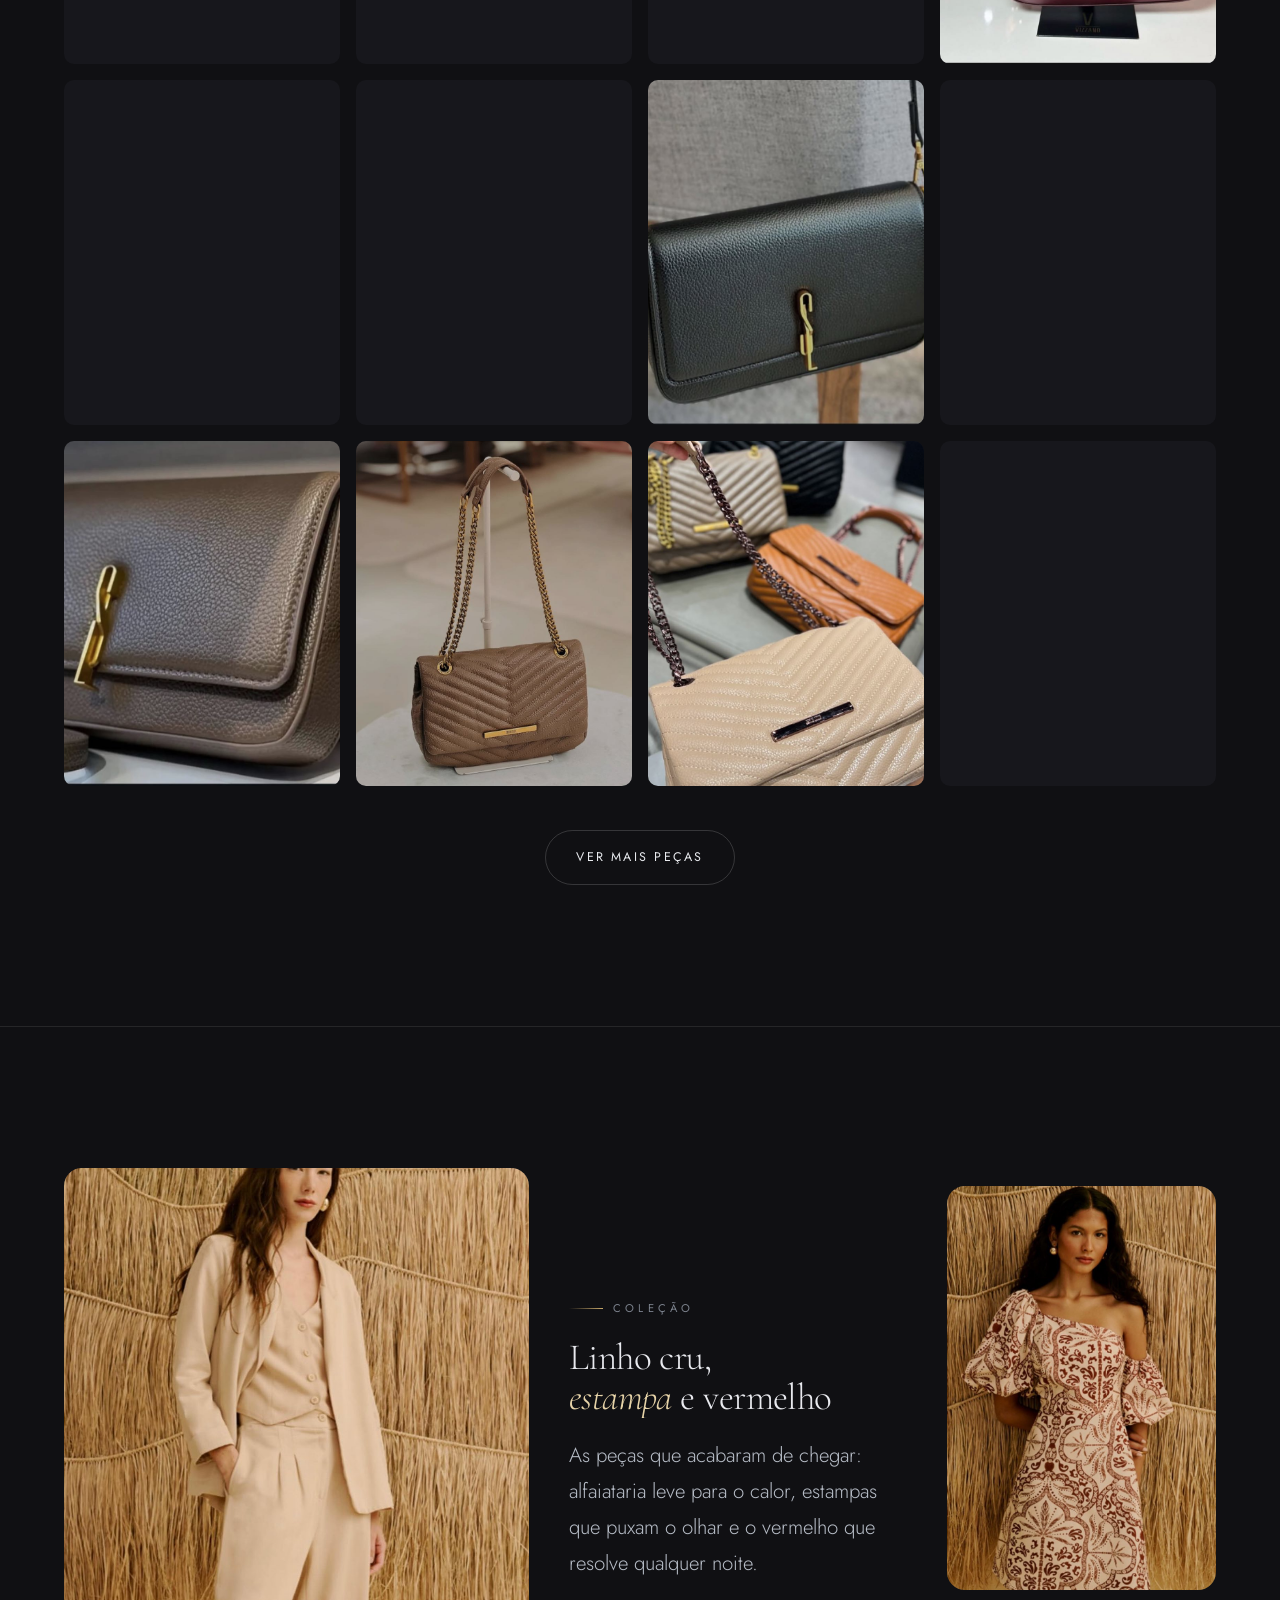
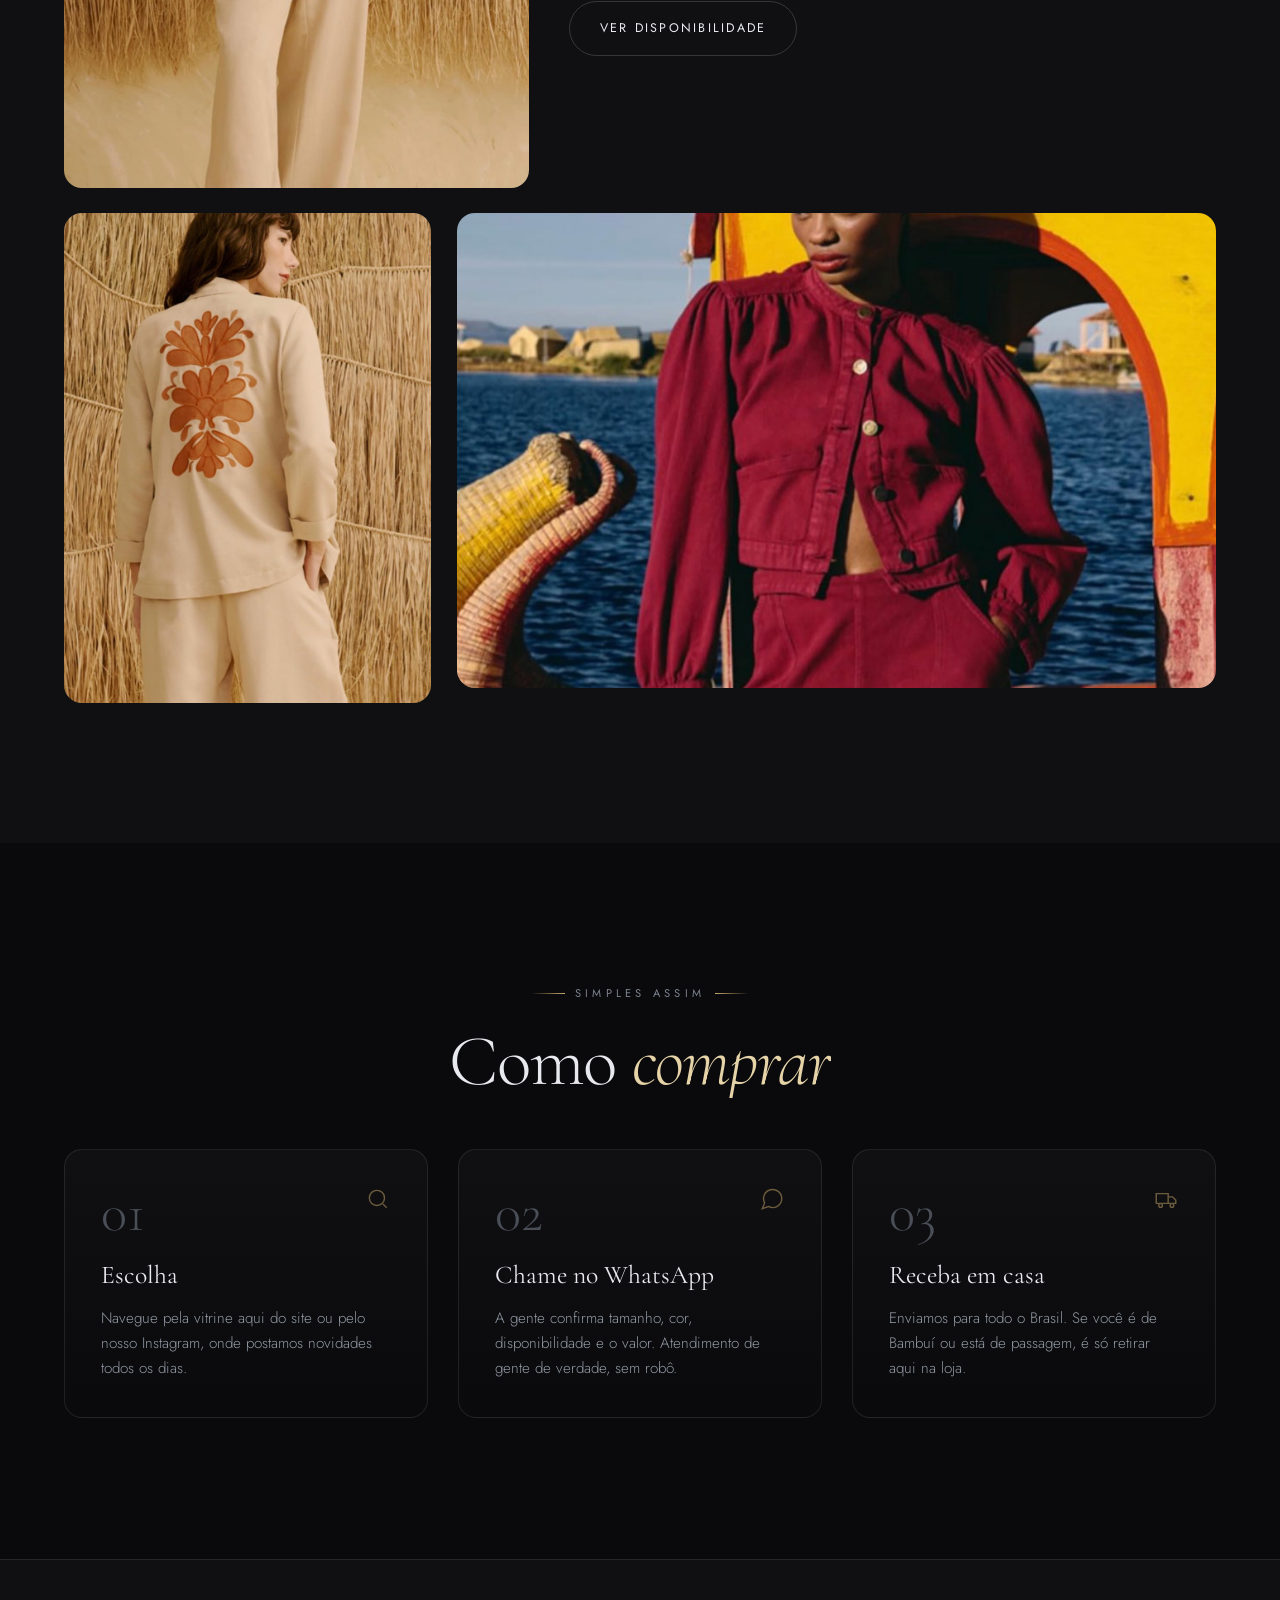
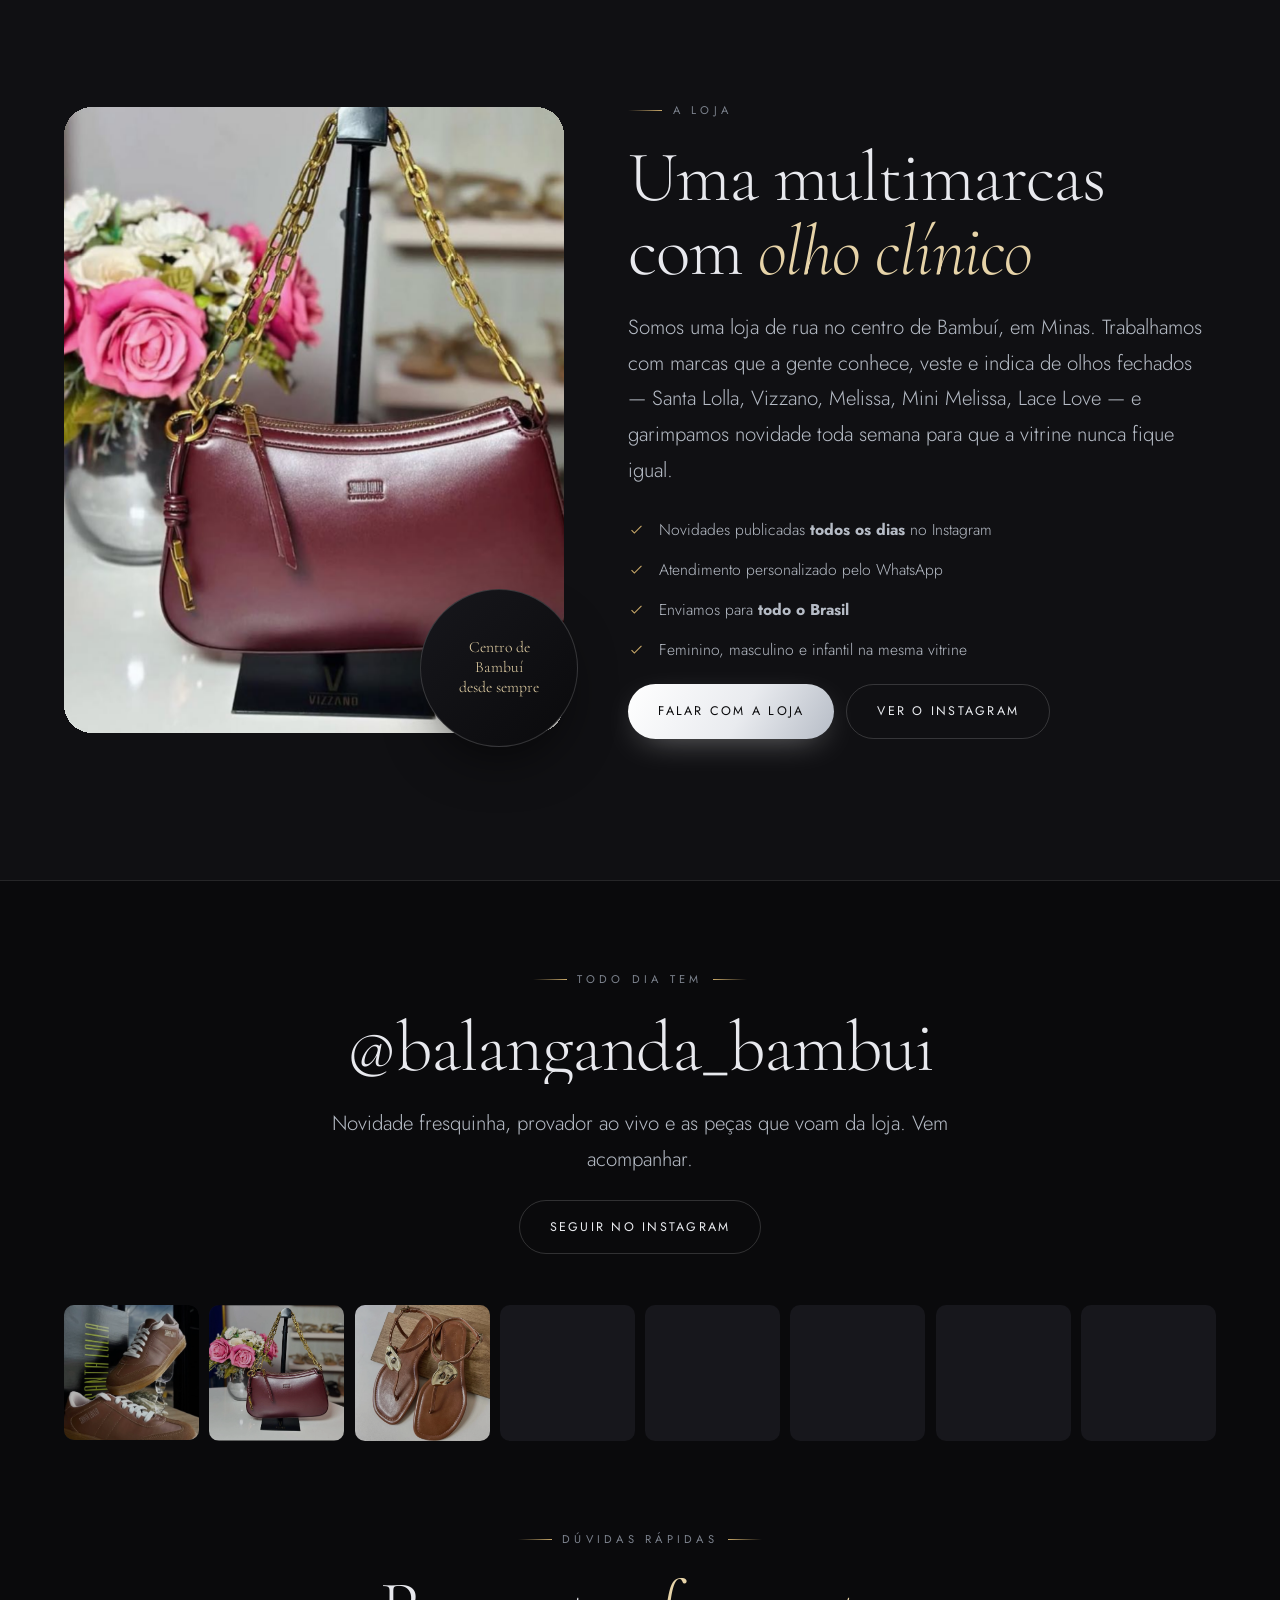
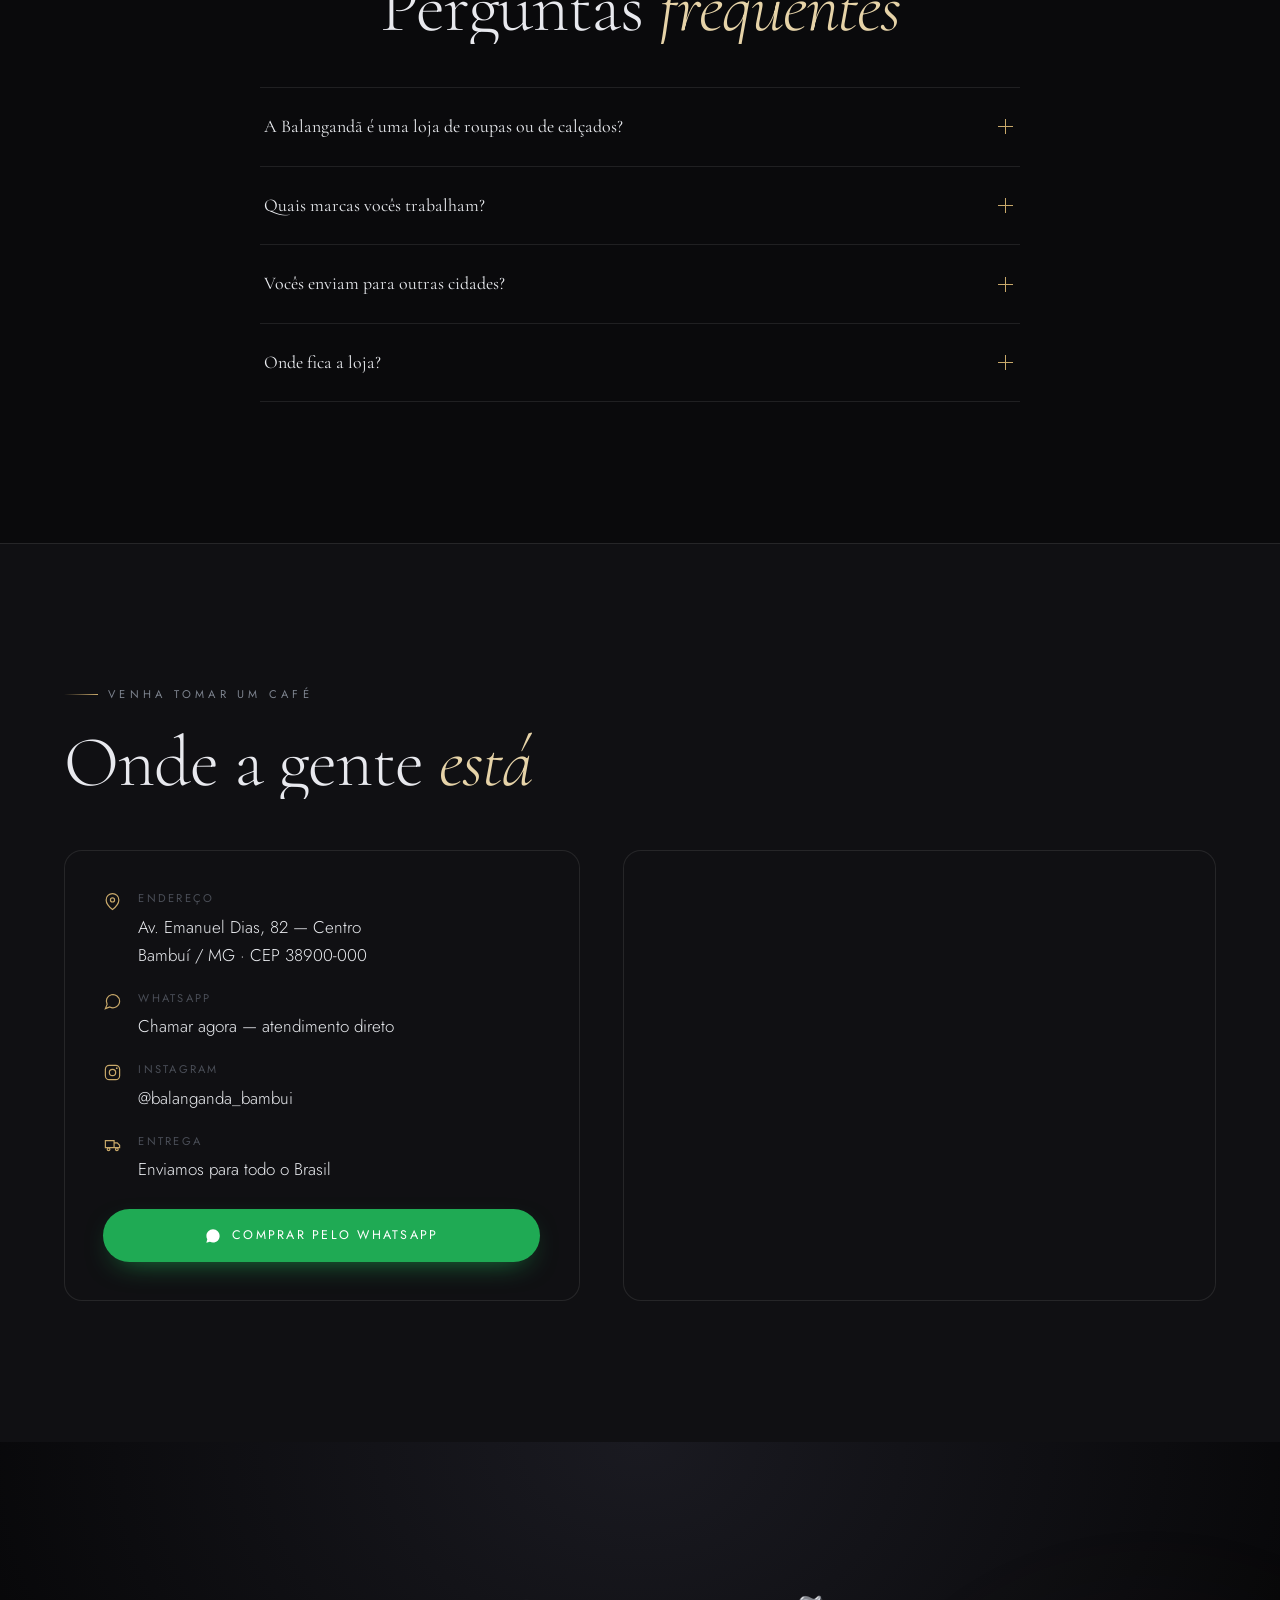
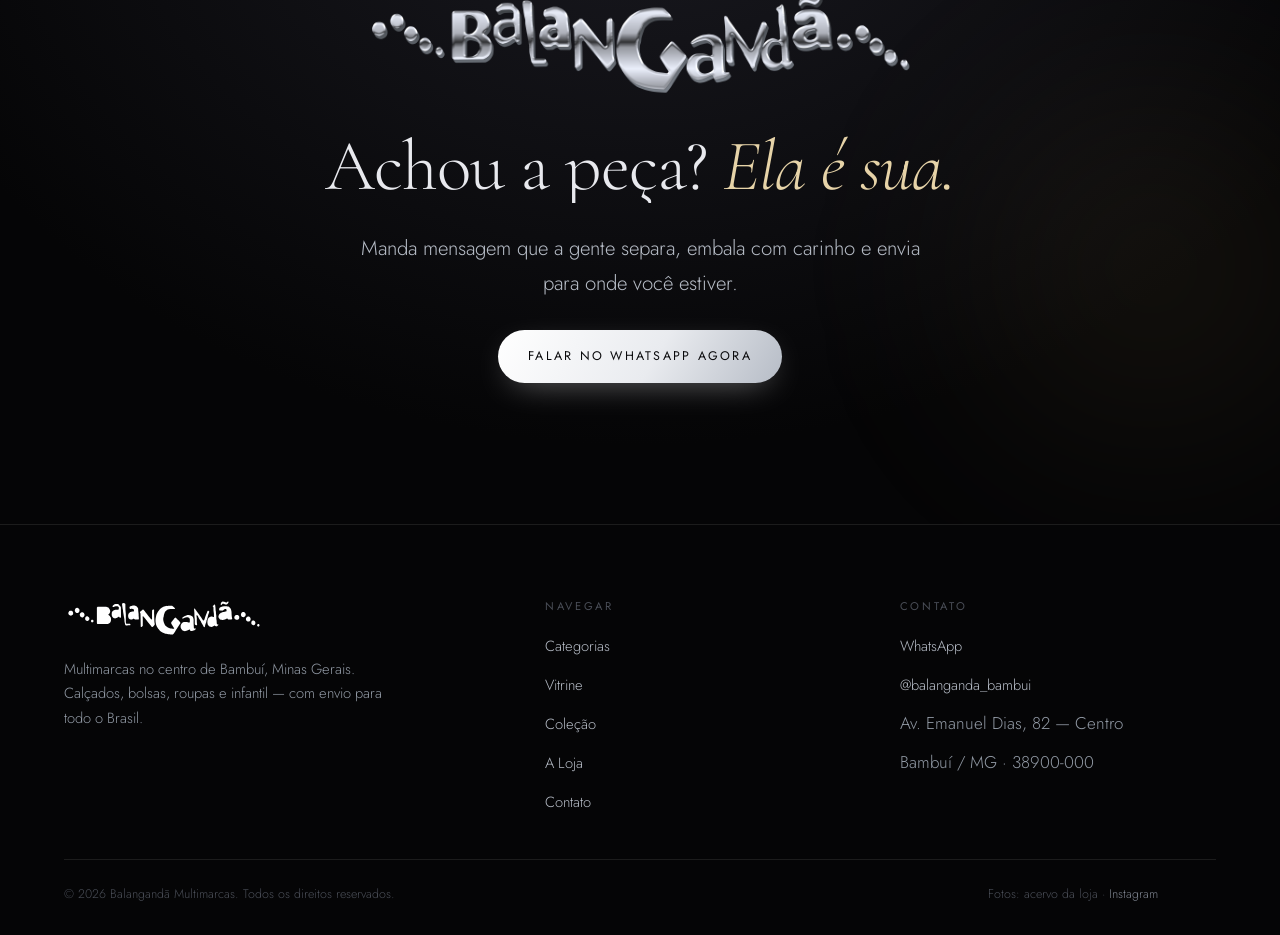
==== commit f62dcd9a: "SEO: buscas locais, marcas e verificação do Search Console - Título e descrições passam a dizer "loj" ====
--- a/index.html
+++ b/index.html
@@ -3,17 +3,18 @@
 <head>
 <meta charset="utf-8">
 <meta name="viewport" content="width=device-width,initial-scale=1,viewport-fit=cover">
-<title>Balangandã Multimarcas — Moda, calçados e bolsas em Bambuí/MG</title>
-<meta name="description" content="Loja multimarcas em Bambuí/MG. Tênis, bolsas, rasteiras, roupas e infantil das marcas que você ama. Novidades diariamente e envio para todo o Brasil.">
+<title>Balangandã Multimarcas — Loja de roupas, calçados e bolsas em Bambuí/MG</title>
+<meta name="description" content="Loja de roupas, calçados e bolsas em Bambuí/MG. Santa Lolla, Vizzano, Melissa, Mini Melissa, Lace Love e mais. Novidades todos os dias e envio para todo o Brasil.">
 <meta name="theme-color" content="#0a0a0c">
 <meta name="author" content="Balangandã Multimarcas">
+<meta name="google-site-verification" content="bBk8sleuZmRJyefroZdnkaab-pgPIhwsXAKIxUj8nt8">
 <link rel="canonical" href="https://balanganda.vercel.app/">
 
 <meta property="og:type" content="website">
 <meta property="og:site_name" content="Balangandã Multimarcas">
 <meta property="og:locale" content="pt_BR">
 <meta property="og:title" content="Balangandã Multimarcas — Bambuí/MG">
-<meta property="og:description" content="Tênis, bolsas, rasteiras, roupas e infantil. Novidades diariamente. Enviamos para todo o Brasil.">
+<meta property="og:description" content="Loja de roupas, calçados e bolsas em Bambuí/MG. Santa Lolla, Vizzano, Melissa e mais — enviamos para todo o Brasil.">
 <meta property="og:image" content="https://balanganda.vercel.app/img/brand/og-image.jpg">
 <meta property="og:image:width" content="1200">
 <meta property="og:image:height" content="630">
@@ -28,7 +29,8 @@
 <link rel="stylesheet" href="https://fonts.googleapis.com/css2?family=Cormorant+Garamond:ital,wght@0,300;0,400;0,500;1,300;1,400&family=Jost:wght@200;300;400;500&display=swap">
 <link rel="stylesheet" href="css/style.css">
 
-<script type="application/ld+json">{"@context": "https://schema.org", "@type": "ClothingStore", "name": "Balangandã Multimarcas", "alternateName": "Balangandã Bambuí", "description": "Loja multimarcas em Bambuí (MG): calçados, bolsas, roupas e infantil. Novidades diariamente e envio para todo o Brasil.", "image": "https://balanganda.vercel.app/img/brand/og-image.jpg", "logo": "https://balanganda.vercel.app/img/brand/logo-white.svg", "url": "https://balanganda.vercel.app/", "address": {"@type": "PostalAddress", "streetAddress": "Av. Emanuel Dias, 82", "addressLocality": "Bambuí", "addressRegion": "MG", "postalCode": "38900-000", "addressCountry": "BR"}, "areaServed": "BR", "currenciesAccepted": "BRL", "sameAs": ["https://www.instagram.com/balanganda_bambui/", "https://wa.me/553798665416"]}</script>
+<script type="application/ld+json">{"@context": "https://schema.org", "@type": "ClothingStore", "@id": "https://balanganda.vercel.app/#loja", "name": "Balangandã Multimarcas", "alternateName": ["Balangandã", "Balangandã Bambuí"], "description": "Loja de roupas, calçados, bolsas e moda infantil em Bambuí (MG). Multimarcas com Santa Lolla, Vizzano, Melissa, Mini Melissa, Lace Love e mais — novidades diariamente e envio para todo o Brasil.", "url": "https://balanganda.vercel.app/", "image": "https://balanganda.vercel.app/img/brand/og-image.jpg", "logo": "https://balanganda.vercel.app/img/brand/icon-512.png", "telephone": "+553798665416", "priceRange": "$$", "currenciesAccepted": "BRL", "address": {"@type": "PostalAddress", "streetAddress": "Av. Emanuel Dias, 82", "addressLocality": "Bambuí", "addressRegion": "MG", "postalCode": "38900-000", "addressCountry": "BR"}, "geo": {"@type": "GeoCoordinates", "latitude": -20.01438, "longitude": -45.97729}, "areaServed": "BR", "brand": [{"@type": "Brand", "name": "Santa Lolla"}, {"@type": "Brand", "name": "Vizzano"}, {"@type": "Brand", "name": "Melissa"}, {"@type": "Brand", "name": "Mini Melissa"}, {"@type": "Brand", "name": "Lace Love"}], "keywords": "loja de roupas em Bambuí, loja de calçados em Bambuí, bolsas em Bambuí, loja multimarcas Bambuí, moda infantil Bambuí", "sameAs": ["https://www.instagram.com/balanganda_bambui/", "https://wa.me/553798665416"]}</script>
+<script type="application/ld+json">{"@context": "https://schema.org", "@type": "FAQPage", "mainEntity": [{"@type": "Question", "name": "A Balangandã é uma loja de roupas ou de calçados?", "acceptedAnswer": {"@type": "Answer", "text": "As duas coisas. Somos uma loja multimarcas em Bambuí, MG, com roupas, calçados — tênis, rasteiras, sandálias e chinelos —, bolsas e uma linha infantil completa."}}, {"@type": "Question", "name": "Quais marcas vocês trabalham?", "acceptedAnswer": {"@type": "Answer", "text": "Santa Lolla, Vizzano, Melissa, Mini Melissa, Lace Love e outras marcas que entram no garimpo semanal. As novidades aparecem primeiro no nosso Instagram, @balanganda_bambui."}}, {"@type": "Question", "name": "Vocês enviam para outras cidades?", "acceptedAnswer": {"@type": "Answer", "text": "Sim, enviamos para todo o Brasil. É só escolher a peça, chamar no WhatsApp e combinar o envio — quem é de Bambuí também pode retirar na loja."}}, {"@type": "Question", "name": "Onde fica a loja?", "acceptedAnswer": {"@type": "Answer", "text": "Na Av. Emanuel Dias, 82, no Centro de Bambuí, Minas Gerais — CEP 38900-000."}}]}</script>
 </head>
 <body>
 
@@ -717,7 +719,7 @@
       <p class="eyebrow rv">A loja</p>
       <h2 class="display rv rv-d1">Uma multimarcas<br>com <em>olho clínico</em></h2>
       <p class="lead rv rv-d2">Somos uma loja de rua no centro de Bambuí, em Minas. Trabalhamos com marcas que a
-        gente conhece, veste e indica de olhos fechados — e garimpamos novidade toda semana para que a vitrine
+        gente conhece, veste e indica de olhos fechados — Santa Lolla, Vizzano, Melissa, Mini Melissa, Lace Love — e garimpamos novidade toda semana para que a vitrine
         nunca fique igual.</p>
       <ul class="about-list rv rv-d3">
         <li><svg width="17" height="17" viewBox="0 0 24 24" fill="none" stroke="currentColor" stroke-width="1.6"><path d="m5 13 4 4L19 7"/></svg><span>Novidades publicadas <strong>todos os dias</strong> no Instagram</span></li>
@@ -751,6 +753,34 @@
         <a href="https://www.instagram.com/balanganda_bambui/" target="_blank" rel="noopener" aria-label="Ver no Instagram"><img src="img/produtos/chinelos-06.jpg" alt="Publicação da Balangandã no Instagram" loading="lazy" decoding="async" width="300" height="300"></a>
         <a href="https://www.instagram.com/balanganda_bambui/" target="_blank" rel="noopener" aria-label="Ver no Instagram"><img src="img/produtos/sandalias-02.jpg" alt="Publicação da Balangandã no Instagram" loading="lazy" decoding="async" width="300" height="300"></a>
         <a href="https://www.instagram.com/balanganda_bambui/" target="_blank" rel="noopener" aria-label="Ver no Instagram"><img src="img/produtos/bolsas-16.jpg" alt="Publicação da Balangandã no Instagram" loading="lazy" decoding="async" width="300" height="300"></a>
+    </div>
+  </div>
+</section>
+
+<!-- ===== FAQ ===== -->
+<section class="section faq-sec" id="duvidas" style="padding-top:0">
+  <div class="shell">
+    <div class="section-head is-center rv">
+      <p class="eyebrow is-center">Dúvidas rápidas</p>
+      <h2 class="display">Perguntas <em>frequentes</em></h2>
+    </div>
+    <div class="faq rv rv-d1">
+      <details class="faq-item">
+        <summary>A Balangandã é uma loja de roupas ou de calçados?<span class="faq-ic" aria-hidden="true"></span></summary>
+        <div class="faq-a"><p>As duas coisas. Somos uma loja multimarcas em Bambuí, MG, com roupas, calçados — tênis, rasteiras, sandálias e chinelos —, bolsas e uma linha infantil completa.</p></div>
+      </details>
+      <details class="faq-item">
+        <summary>Quais marcas vocês trabalham?<span class="faq-ic" aria-hidden="true"></span></summary>
+        <div class="faq-a"><p>Santa Lolla, Vizzano, Melissa, Mini Melissa, Lace Love e outras marcas que entram no garimpo semanal. As novidades aparecem primeiro no nosso Instagram, @balanganda_bambui.</p></div>
+      </details>
+      <details class="faq-item">
+        <summary>Vocês enviam para outras cidades?<span class="faq-ic" aria-hidden="true"></span></summary>
+        <div class="faq-a"><p>Sim, enviamos para todo o Brasil. É só escolher a peça, chamar no WhatsApp e combinar o envio — quem é de Bambuí também pode retirar na loja.</p></div>
+      </details>
+      <details class="faq-item">
+        <summary>Onde fica a loja?<span class="faq-ic" aria-hidden="true"></span></summary>
+        <div class="faq-a"><p>Na Av. Emanuel Dias, 82, no Centro de Bambuí, Minas Gerais — CEP 38900-000.</p></div>
+      </details>
     </div>
   </div>
 </section>
--- a/css/style.css
+++ b/css/style.css
@@ -618,3 +618,26 @@
    Se o JS falhar, o preloader some sozinho aos 7s. */
 #preloader{animation:preFail 1s var(--ease) 7s forwards}
 @keyframes preFail{to{opacity:0;visibility:hidden;pointer-events:none}}
+
+/* ---------- 31. FAQ ---------- */
+.faq{max-width:760px;margin-inline:auto;margin-top:clamp(28px,3.4vw,46px);border-top:1px solid var(--line)}
+.faq-item{border-bottom:1px solid var(--line)}
+.faq summary{display:flex;justify-content:space-between;align-items:center;gap:18px;list-style:none;
+  cursor:pointer;padding:clamp(18px,2vw,24px) 4px;font-family:var(--font-display);
+  font-size:clamp(1.12rem,1.4vw,1.38rem);font-weight:400;color:var(--silver-2);transition:color .4s}
+.faq summary::-webkit-details-marker{display:none}
+.faq summary::marker{content:none}
+.faq summary:hover{color:#fff}
+.faq summary:focus-visible{outline:1px solid var(--gold);outline-offset:4px;border-radius:4px}
+.faq-ic{position:relative;width:22px;height:22px;flex:0 0 auto}
+.faq-ic::before,.faq-ic::after{content:"";position:absolute;inset:0;margin:auto;background:var(--gold);
+  transition:transform .5s var(--ease)}
+.faq-ic::before{width:15px;height:1px}
+.faq-ic::after{width:1px;height:15px}
+.faq-item[open] .faq-ic{transform:rotate(0)}
+.faq-item[open] .faq-ic::after{transform:rotate(90deg)}
+.faq-item[open] .faq-ic::before{transform:rotate(180deg)}
+.faq-a{padding:2px 4px clamp(18px,2vw,26px);max-width:62ch}
+.faq-a p{color:var(--muted);font-size:.98rem;line-height:1.78}
+.faq-item[open] .faq-a{animation:faqIn .55s var(--ease)}
+@keyframes faqIn{from{opacity:0;transform:translateY(-7px)}to{opacity:1;transform:none}}
